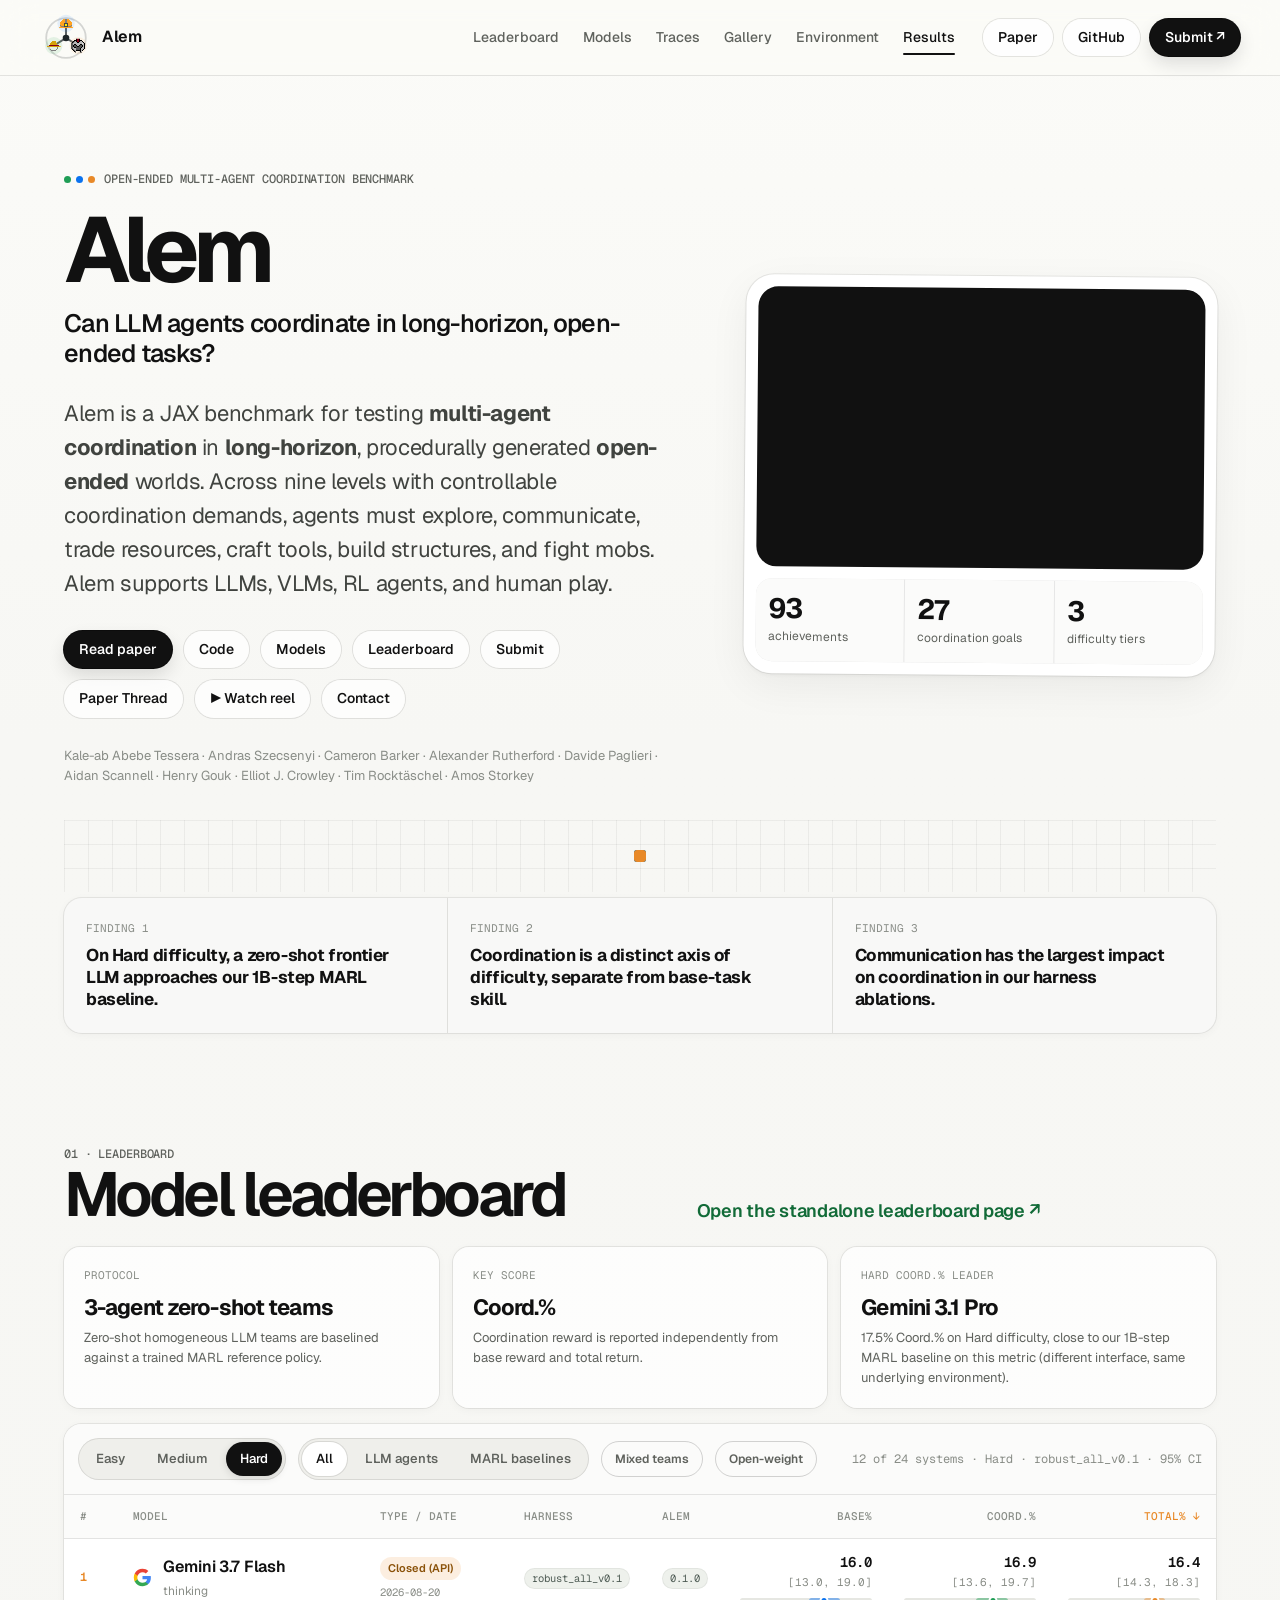
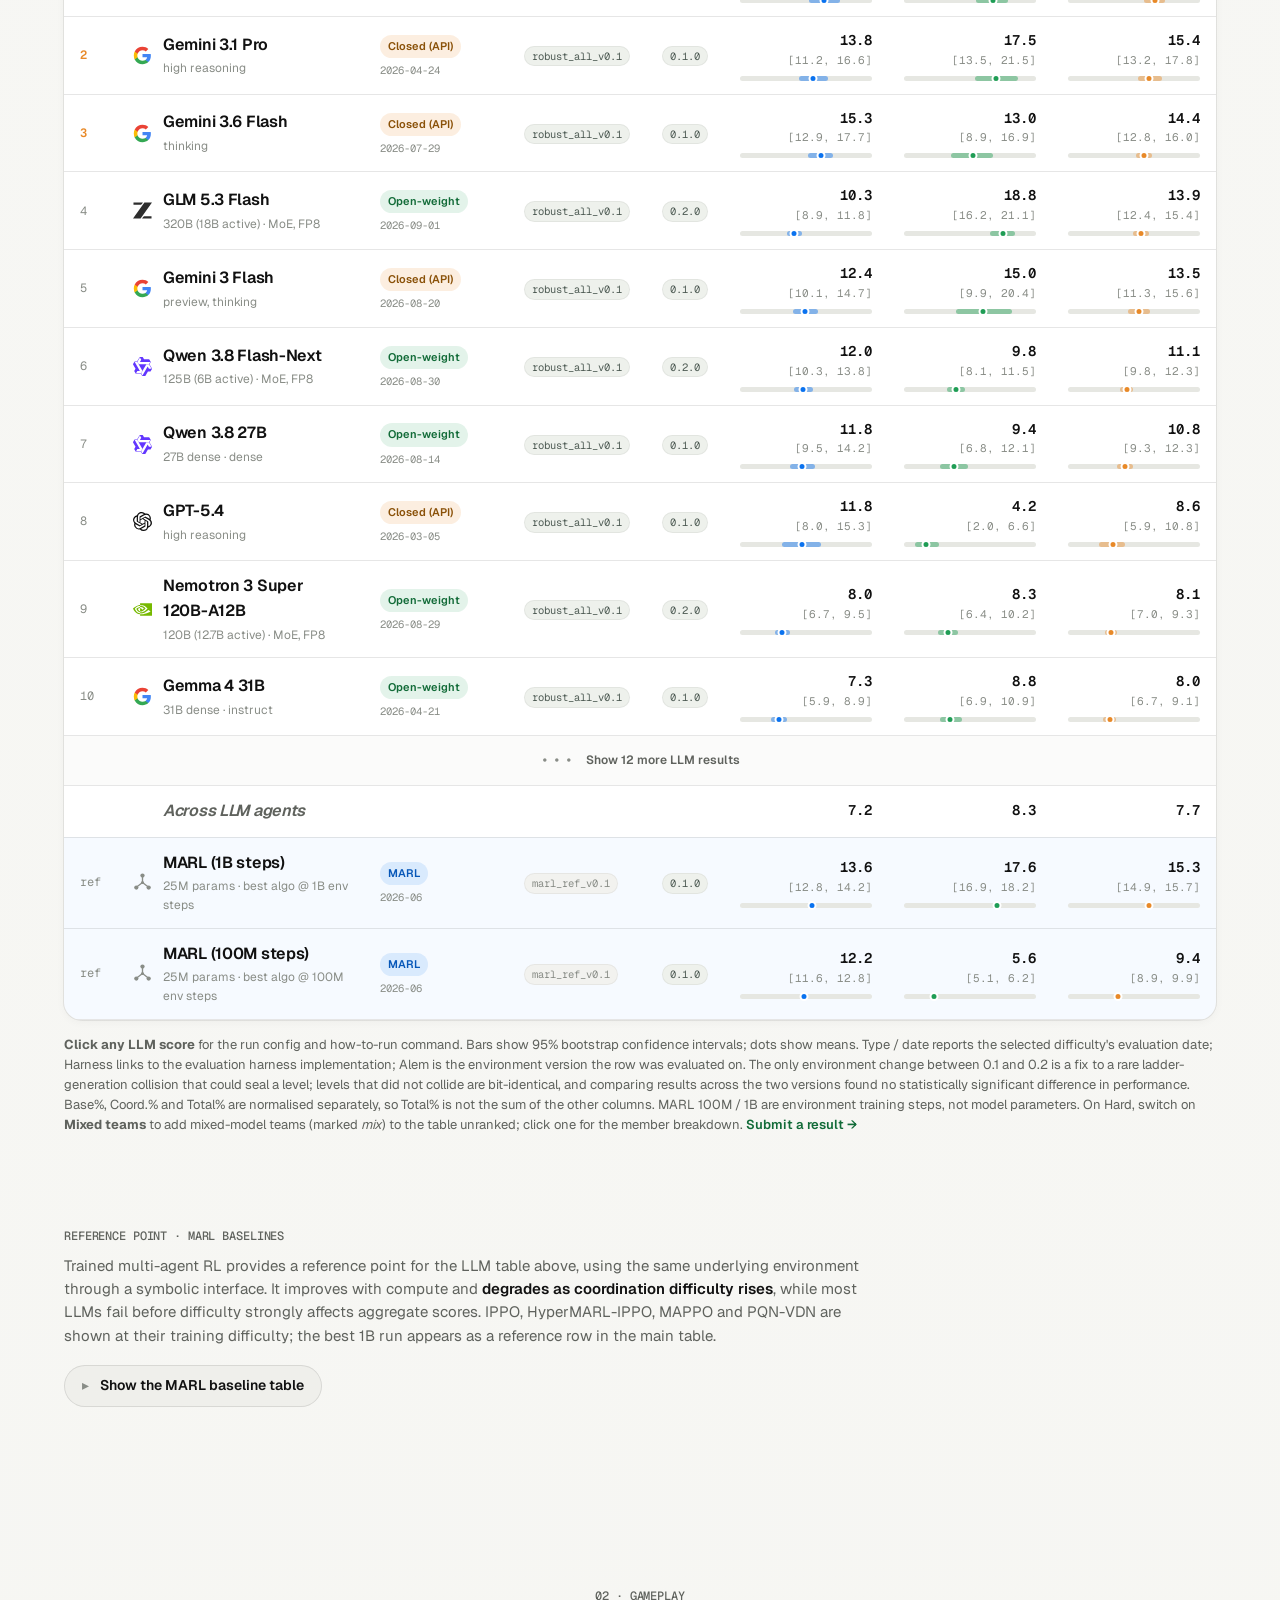
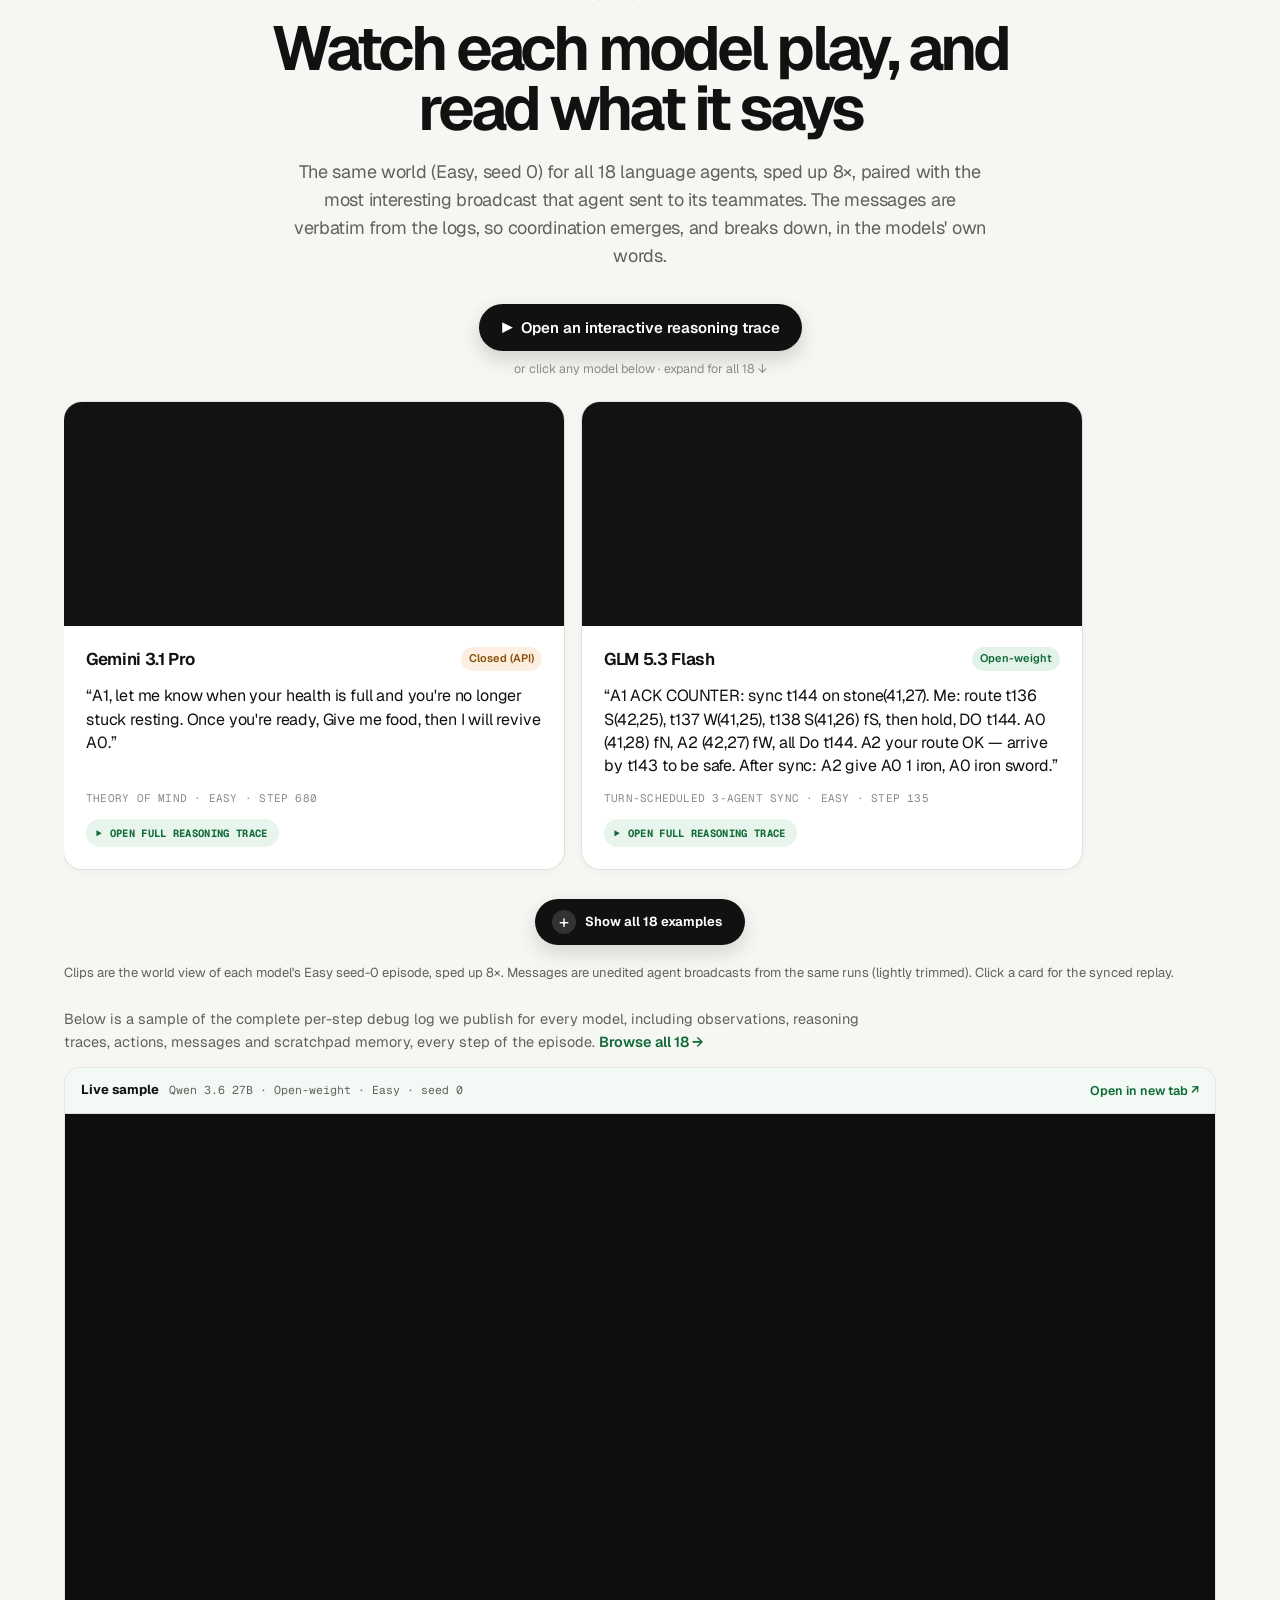
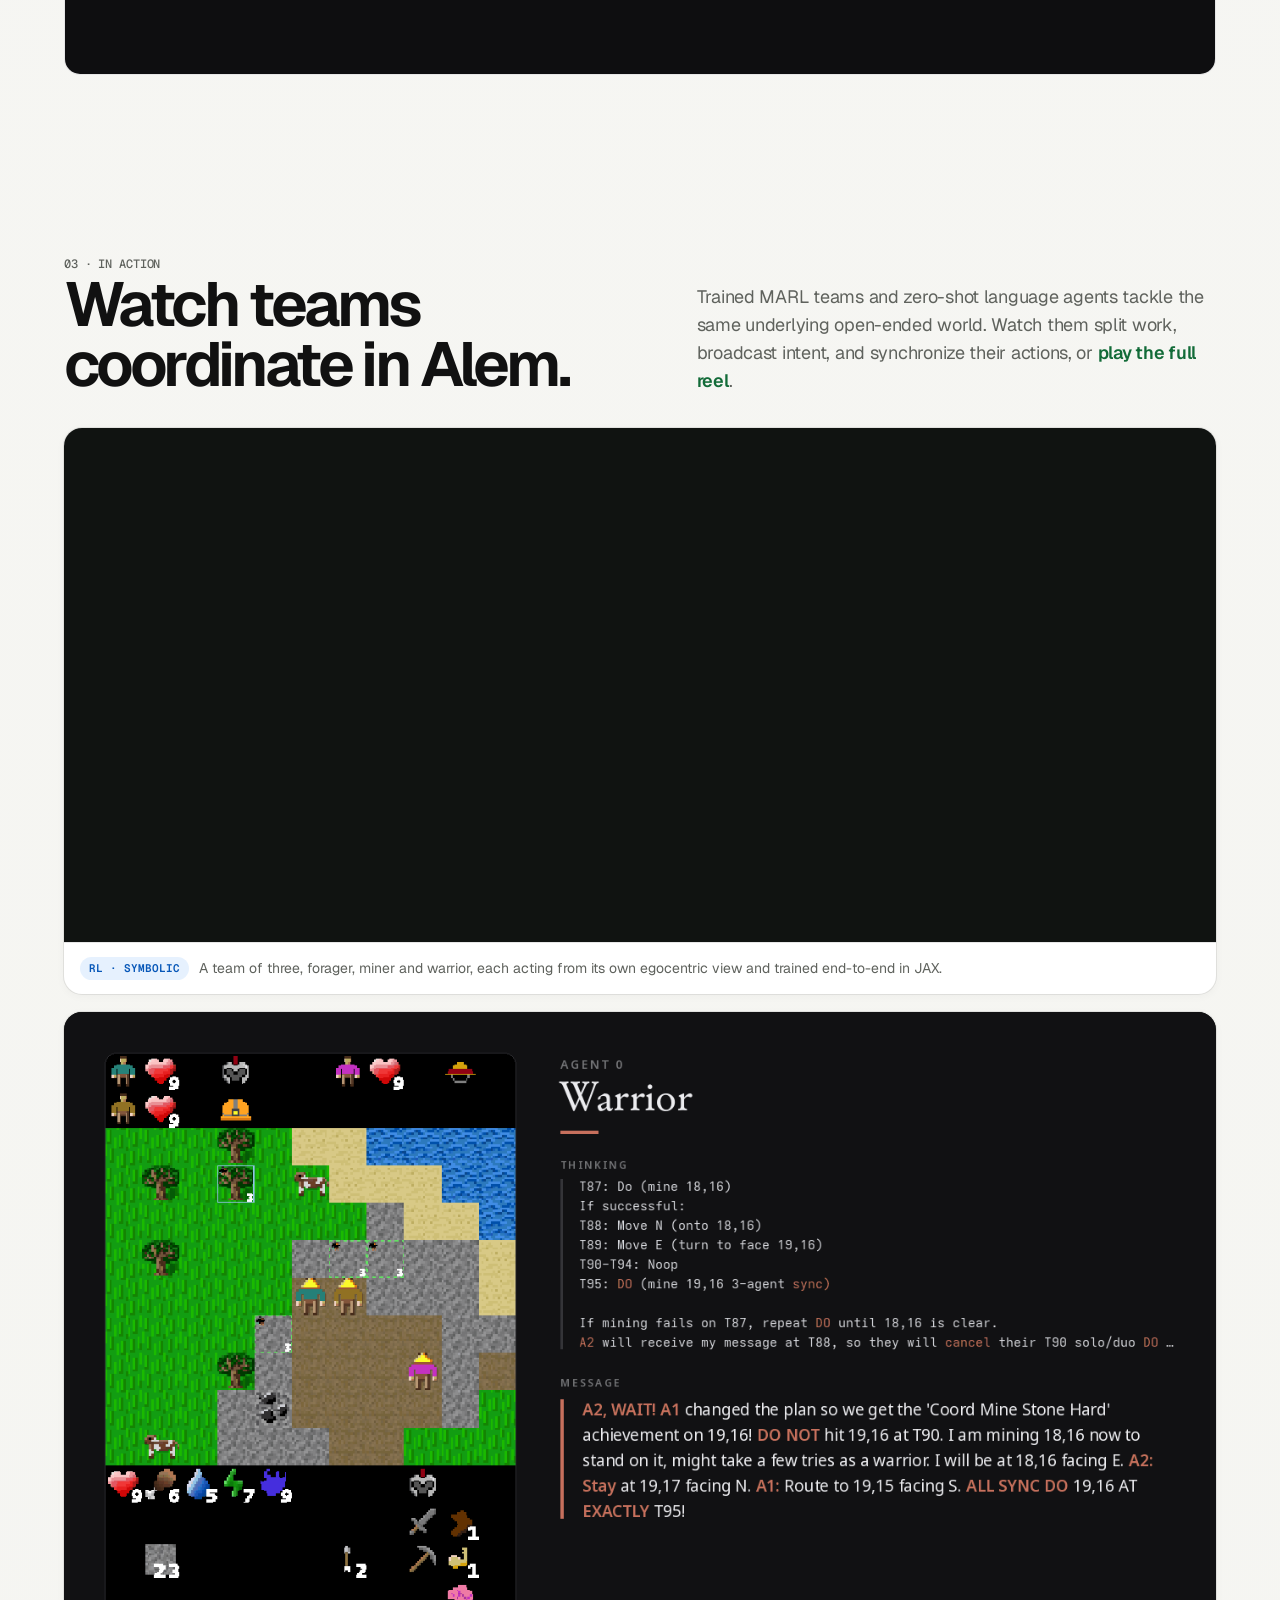
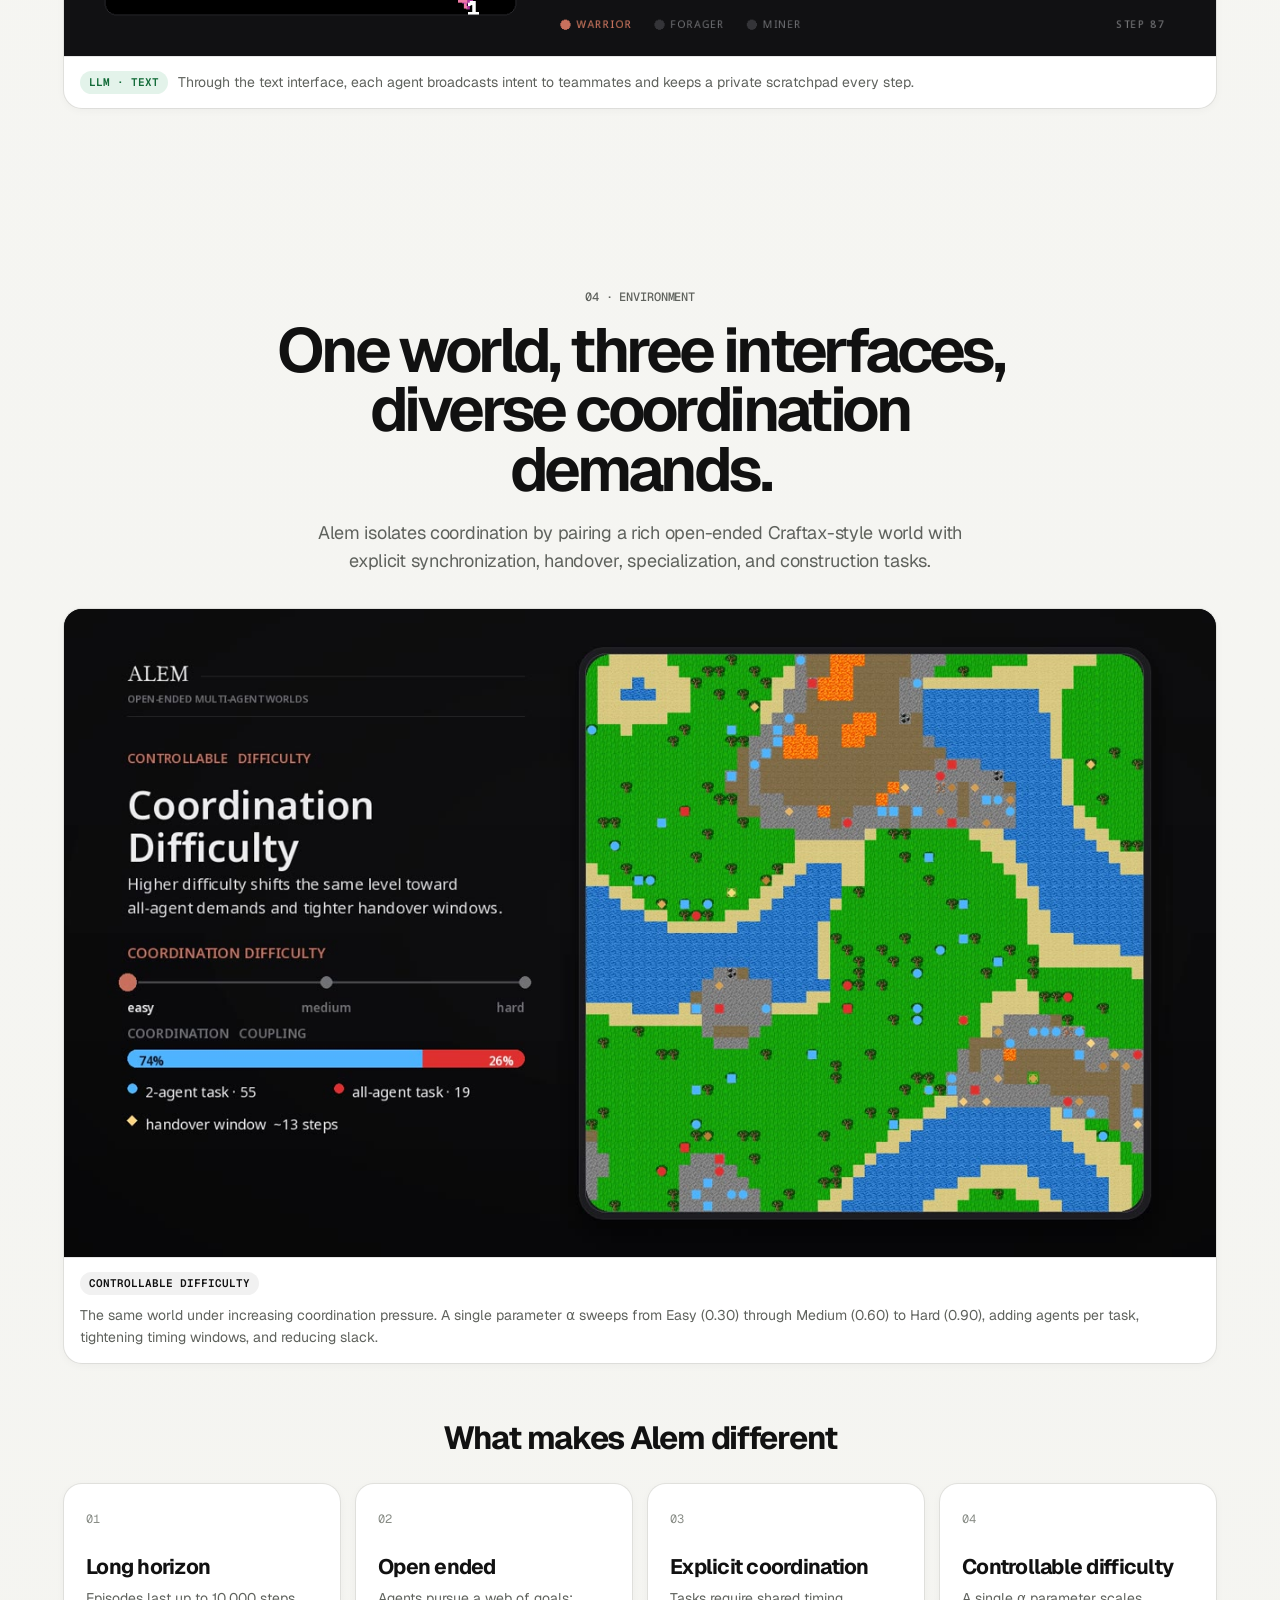
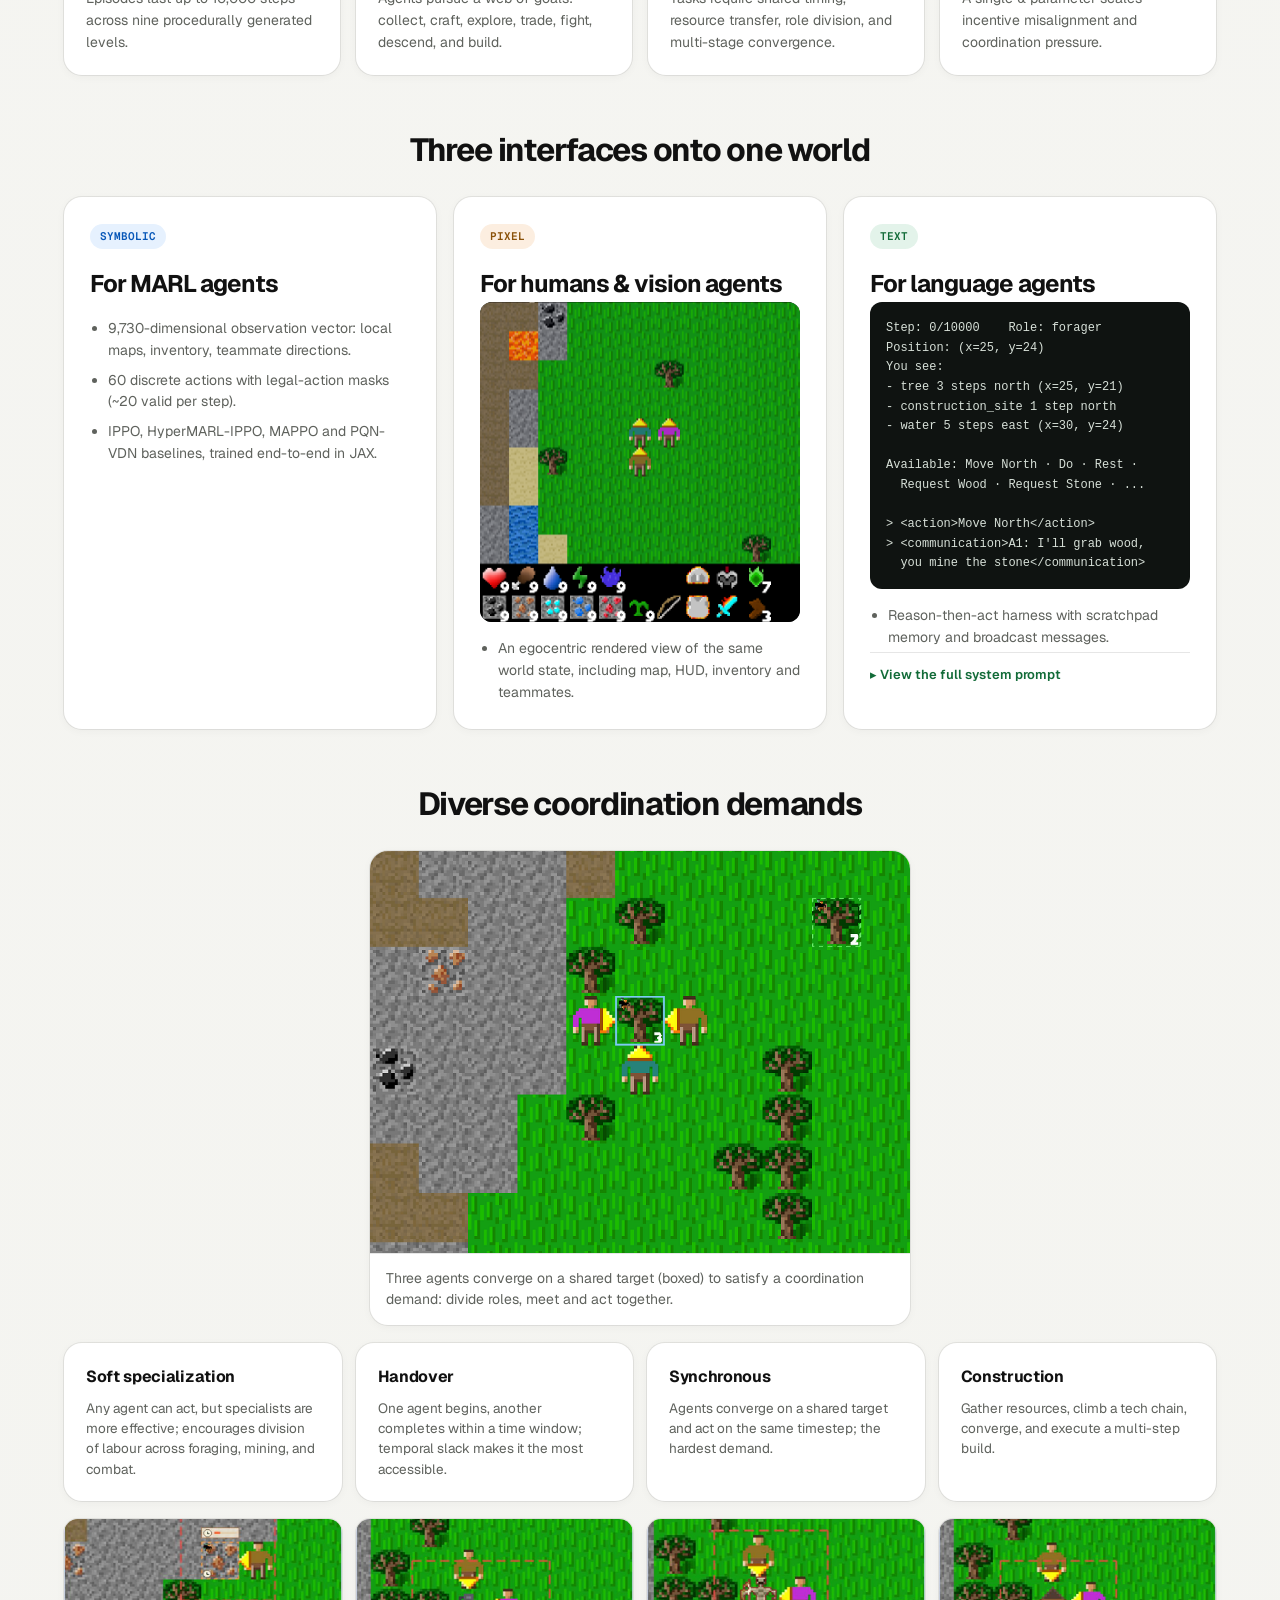
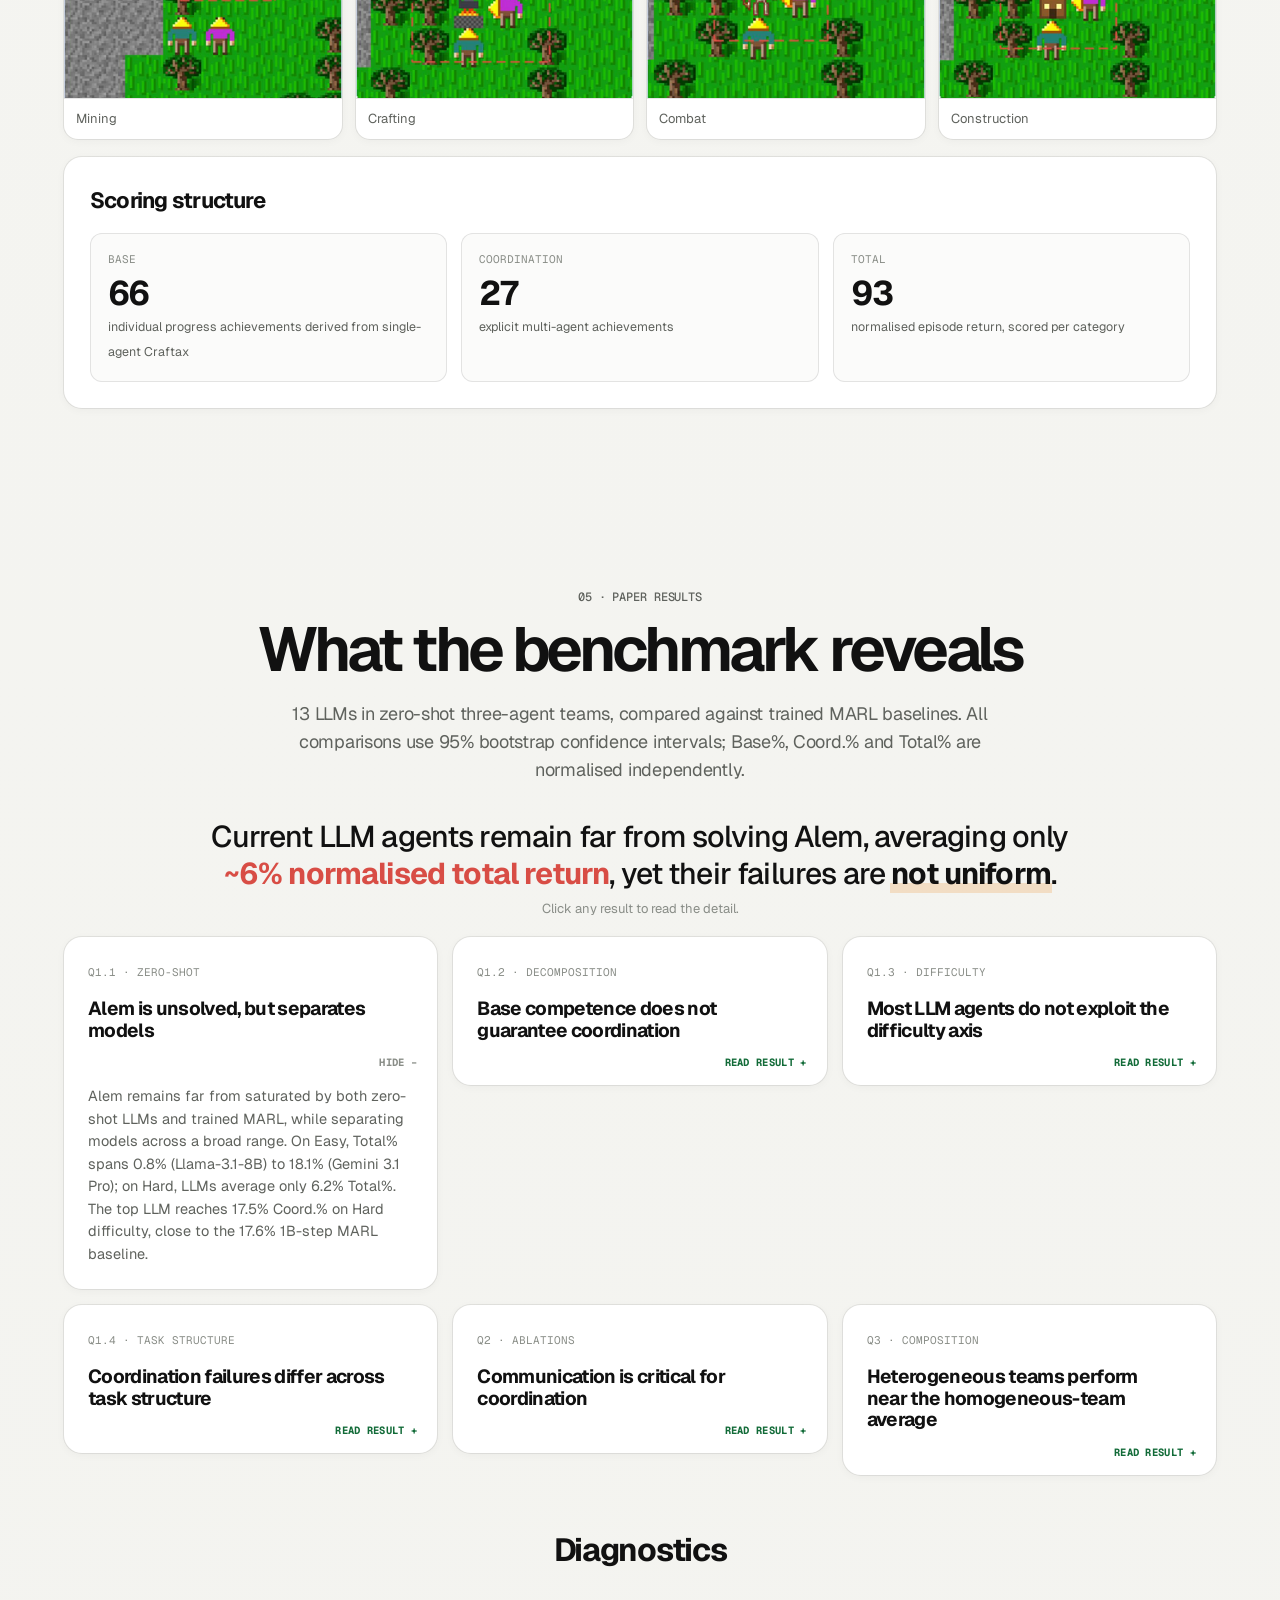
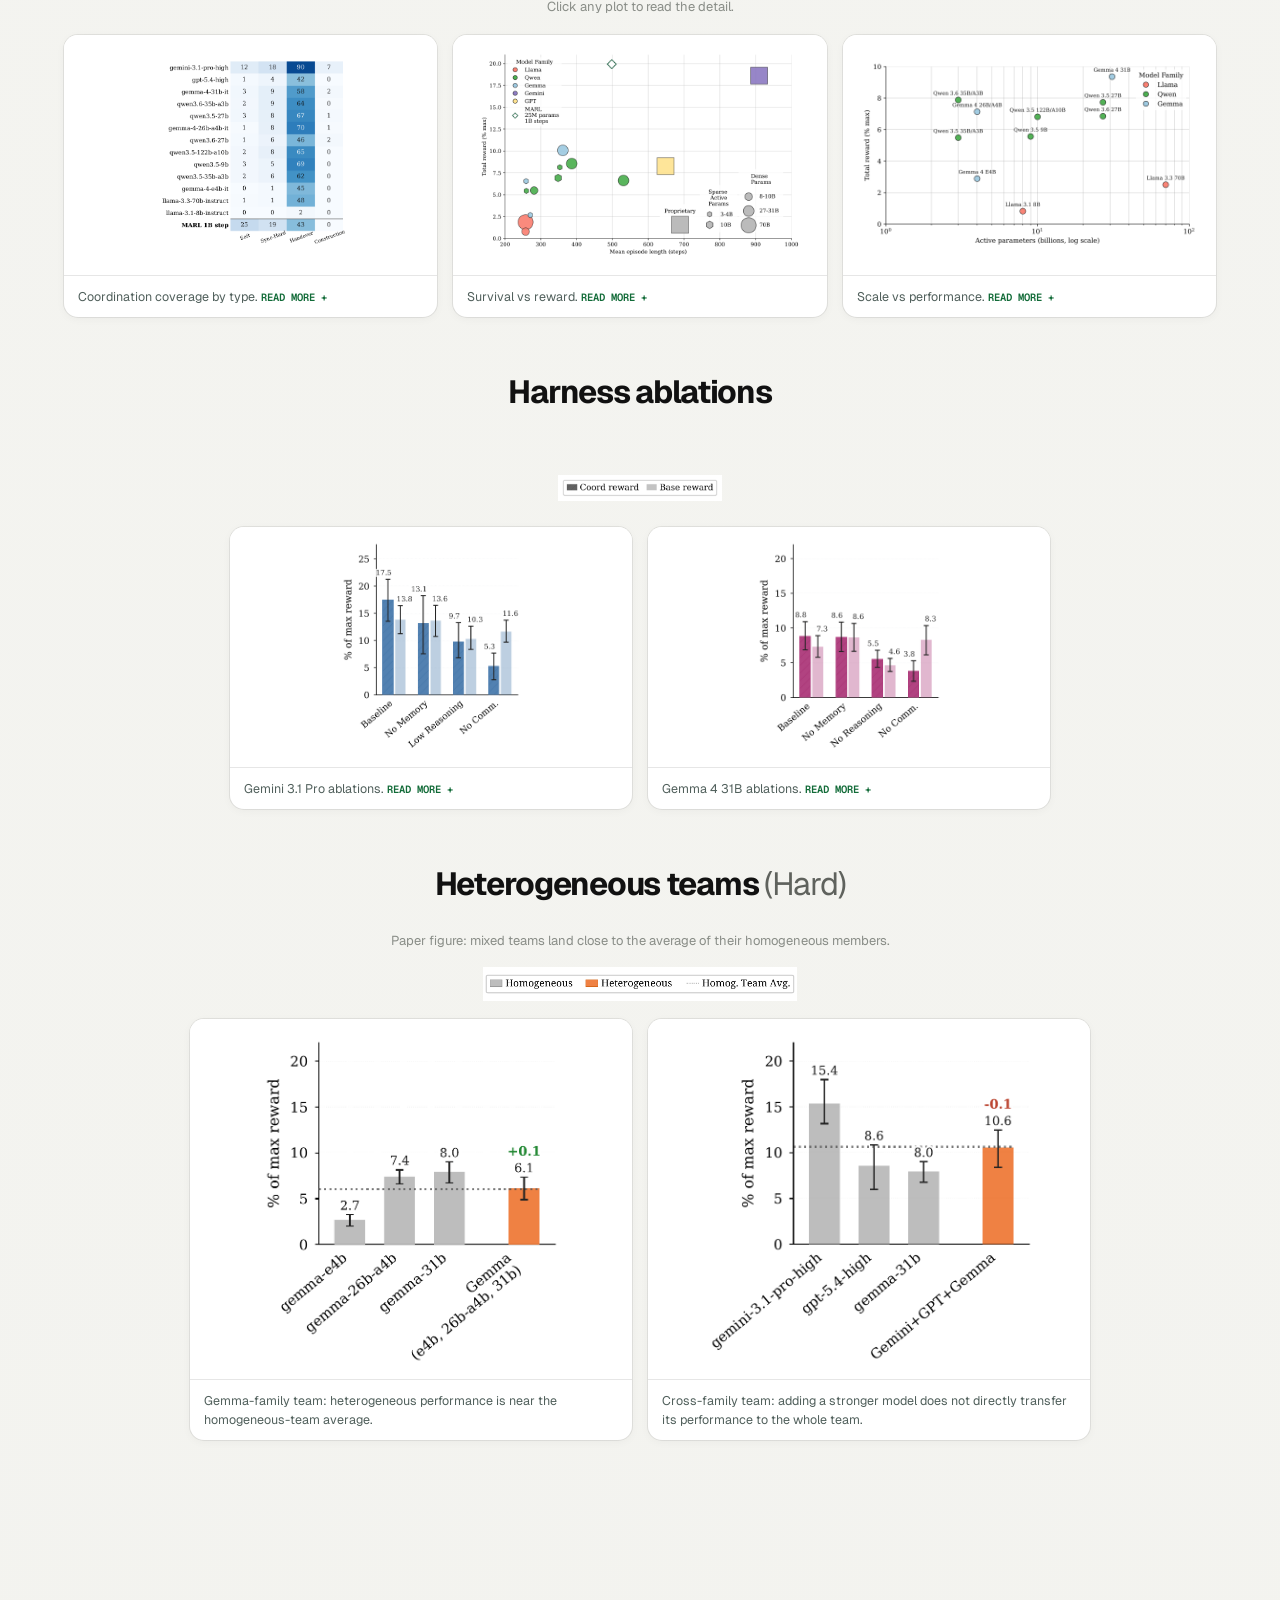
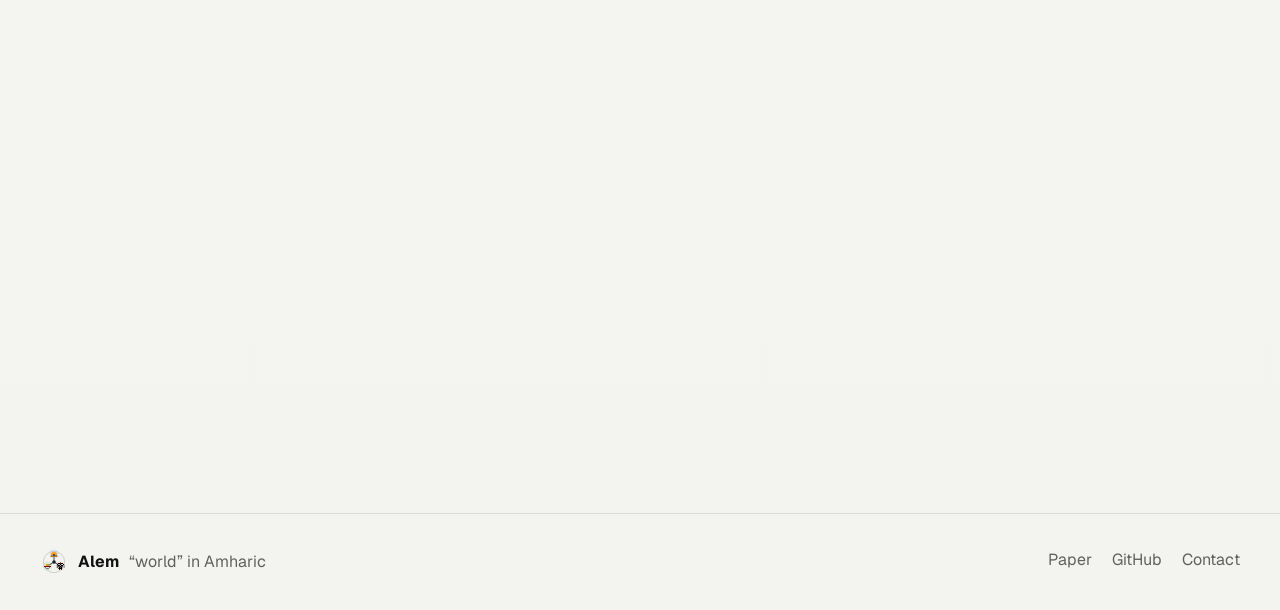
==== index.html @ 16d38512 "Open the board on the top 10 with mixed teams off, and drop the Top 3 toggle On Hard the table opene" ====
<!doctype html>
<html lang="en">
<head>
  <meta charset="utf-8" />
  <meta name="viewport" content="width=device-width, initial-scale=1" />
  <meta name="color-scheme" content="light" />
  <title>Alem: Benchmarking Open-Ended Multi-Agent Coordination in Language Agents</title>
  <meta name="description" content="Can LLM agents coordinate in long-horizon, open-ended tasks? Alem is a JAX benchmark for testing multi-agent coordination across procedurally generated worlds." />
  <link rel="canonical" href="https://alem-world.github.io/" />
  <meta property="og:type" content="website" />
  <meta property="og:site_name" content="Alem" />
  <meta property="og:url" content="https://alem-world.github.io/" />
  <meta property="og:title" content="Alem: Open-Ended Multi-Agent Coordination" />
  <meta property="og:description" content="Can LLM agents coordinate in long-horizon, open-ended tasks? Alem tests language-agent coordination across procedurally generated worlds." />
  <meta property="og:image" content="https://alem-world.github.io/assets/img/og-card.png" />
  <meta name="twitter:card" content="summary_large_image" />
  <meta name="twitter:title" content="Alem: Open-Ended Multi-Agent Coordination" />
  <meta name="twitter:description" content="Can LLM agents coordinate in long-horizon, open-ended tasks? A JAX benchmark for multi-agent coordination in language agents." />
  <meta name="twitter:image" content="https://alem-world.github.io/assets/img/og-card.png" />
  <link rel="icon" href="assets/img/alem-mark.svg" type="image/svg+xml" />
  <link rel="preconnect" href="https://fonts.googleapis.com" />
  <link rel="preconnect" href="https://fonts.gstatic.com" crossorigin />
  <link href="https://fonts.googleapis.com/css2?family=Geist:wght@300;400;500;600;700&family=Geist+Mono:wght@400;500;600&display=swap" rel="stylesheet" />
  <link rel="stylesheet" href="assets/css/style.css" />
</head>
<body>
  <header class="site-nav" id="top">
    <a class="brand" href="#top" aria-label="Alem home">
      <img src="assets/img/alem-mark.svg" alt="" />
      <span>Alem</span>
    </a>
    <nav aria-label="Primary navigation">
      <a href="#leaderboard">Leaderboard</a>
      <a href="#cognition">Models</a>
      <a href="traces.html">Traces</a>
      <a href="#showcase">Gallery</a>
      <a href="#environment">Environment</a>
      <a href="#findings">Results</a>
    </nav>
    <div class="nav-actions">
      <a class="button button-light" href="https://arxiv.org/abs/2606.08340" target="_blank" rel="noopener">Paper</a>
      <a class="button button-light" href="https://github.com/alem-world/alem-env" target="_blank" rel="noopener">GitHub</a>
      <a class="button button-dark" href="https://github.com/alem-world/alem-env/blob/main/SUBMISSION.md" target="_blank" rel="noopener">Submit ↗</a>
    </div>
  </header>

  <main>
    <section class="hero">
      <div class="hero-copy">
        <div class="eyebrow"><span class="dots" aria-hidden="true"><i></i><i></i><i></i></span> Open-ended multi-agent coordination benchmark</div>
        <h1>Alem</h1>
        <p class="hero-subtitle">Can LLM agents coordinate in long-horizon, open-ended tasks?</p>
        <p class="hero-lede">Alem is a JAX benchmark for testing <strong>multi-agent coordination</strong> in <strong>long-horizon</strong>, procedurally generated <strong>open-ended</strong> worlds. Across nine levels with controllable coordination demands, agents must explore, communicate, trade resources, craft tools, build structures, and fight mobs. Alem supports LLMs, VLMs, RL agents, and human play.</p>
        <div class="hero-actions">
          <a class="button button-dark" href="https://arxiv.org/abs/2606.08340" target="_blank" rel="noopener">Read paper</a>
          <a class="button button-light" href="https://github.com/alem-world/alem-env" target="_blank" rel="noopener">Code</a>
          <a class="button button-light" href="https://huggingface.co/alem-world/alem-rl-baselines" target="_blank" rel="noopener">Models</a>
          <a class="button button-light" href="#leaderboard">Leaderboard</a>
          <a class="button button-light" href="https://github.com/alem-world/alem-env/blob/main/SUBMISSION.md" target="_blank" rel="noopener">Submit</a>
          <a class="button button-light" href="https://x.com/KaliTessera/status/2077032177212997765" target="_blank" rel="noopener">Paper Thread</a>
          <a class="button button-light" href="assets/video/alem_hero.mp4" target="_blank" rel="noopener">▶ Watch reel</a>
          <a class="button button-light" href="mailto:kaleabtessera@gmail.com">Contact</a>
        </div>
        <p class="authors">Kale-ab Abebe Tessera · Andras Szecsenyi · Cameron Barker · Alexander Rutherford · Davide Paglieri · Aidan Scannell · Henry Gouk · Elliot J. Crowley · Tim Rocktäschel · Amos Storkey</p>
      </div>

      <aside class="hero-card" aria-label="Alem preview">
        <div class="hero-media">
          <video src="assets/video/worlds_expansive.mp4" autoplay muted loop playsinline preload="metadata" aria-label="Zooming out across many procedurally generated Alem worlds"></video>
        </div>
        <div class="hero-metrics">
          <div><span>93</span><small>achievements</small></div>
          <div><span>27</span><small>coordination goals</small></div>
          <div><span>3</span><small>difficulty tiers</small></div>
        </div>
      </aside>
    </section>

    <!-- Ambient coordination vignette: three agents converge on a shared
         target cell, act together, and disperse. Pure CSS, decorative only. -->
    <div class="worldline" aria-hidden="true">
      <div class="wl-stage">
        <i class="wl-target"></i>
        <i class="wl-agent wl-a"></i>
        <i class="wl-agent wl-b"></i>
        <i class="wl-agent wl-c"></i>
      </div>
    </div>

    <section class="strip" aria-label="Core result summary">
      <div class="strip-item"><span>Finding 1</span><strong>On Hard difficulty, a zero-shot frontier LLM approaches our 1B-step MARL baseline.</strong></div>
      <div class="strip-item"><span>Finding 2</span><strong>Coordination is a distinct axis of difficulty, separate from base-task skill.</strong></div>
      <div class="strip-item"><span>Finding 3</span><strong>Communication has the largest impact on coordination in our harness ablations.</strong></div>
    </section>

    <section class="section board" id="leaderboard">
      <div class="section-head split-head">
        <div>
          <div class="eyebrow">01 · Leaderboard</div>
          <h2>Model leaderboard</h2>
        </div>
        <p><a href="leaderboard.html">Open the standalone leaderboard page ↗</a></p>
      </div>

      <div class="leaderboard-summary">
        <article><span>Protocol</span><strong>3-agent zero-shot teams</strong><p>Zero-shot homogeneous LLM teams are baselined against a trained MARL reference policy.</p></article>
        <article><span>Key score</span><strong>Coord.%</strong><p>Coordination reward is reported independently from base reward and total return.</p></article>
        <article><span>Hard Coord.% leader</span><strong>Gemini 3.1 Pro</strong><p>17.5% Coord.% on Hard difficulty, close to our 1B-step MARL baseline on this metric (different interface, same underlying environment).</p></article>
      </div>

      <div class="board-shell">
        <div class="board-controls">
          <div class="seg" role="tablist" aria-label="Difficulty">
            <button class="seg-btn" data-diff="easy">Easy</button>
            <button class="seg-btn" data-diff="medium">Medium</button>
            <button class="seg-btn is-active" data-diff="hard">Hard</button>
          </div>
          <div class="seg seg-view" role="tablist" aria-label="Agent type">
            <button class="seg-btn is-active" data-view="all">All</button>
            <button class="seg-btn" data-view="llm">LLM agents</button>
            <button class="seg-btn" data-view="marl">MARL baselines</button>
          </div>
          <button class="board-limit-btn board-mixed-btn" type="button" data-mixed-teams aria-pressed="false"><span aria-hidden="true">✓</span> Mixed teams</button>
          <button class="board-limit-btn" type="button" data-open-weight aria-pressed="false"><span aria-hidden="true">✓</span> Open-weight</button>
          <div class="board-meta" id="board-meta"></div>
        </div>
        <div class="table-scroll">
          <table class="board-table" id="board-table">
            <thead>
              <tr>
                <th class="col-rank">#</th>
                <th class="col-model sortable" data-sort="name">Model</th>
                <th class="col-type sortable" data-sort="type">Type / date</th>
                <th class="col-harness sortable" data-sort="harness">Harness</th>
                <th class="col-alem sortable" data-sort="alem">Alem</th>
                <th class="col-num sortable" data-sort="base">Base%</th>
                <th class="col-num sortable" data-sort="coord">Coord.%</th>
                <th class="col-num sortable is-sorted" data-sort="total">Total%</th>
              </tr>
            </thead>
            <tbody></tbody>
          </table>
        </div>
      </div>
      <p class="note"><strong>Click any LLM score</strong> for the run config and how-to-run command. Bars show 95% bootstrap confidence intervals; dots show means. Type / date reports the selected difficulty's evaluation date; Harness links to the evaluation harness implementation; Alem is the environment version the row was evaluated on. The only environment change between 0.1 and 0.2 is a fix to a rare ladder-generation collision that could seal a level; levels that did not collide are bit-identical, and comparing results across the two versions found no statistically significant difference in performance. Base%, Coord.% and Total% are normalised separately, so Total% is not the sum of the other columns. MARL 100M / 1B are environment training steps, not model parameters. On Hard, switch on <strong>Mixed teams</strong> to add mixed-model teams (marked <em>mix</em>) to the table unranked; click one for the member breakdown. <a href="https://github.com/alem-world/alem-env/blob/main/SUBMISSION.md" target="_blank" rel="noopener">Submit a result →</a></p>
    </section>

    <section class="section board secondary-board" id="rl-leaderboard">
      <div class="marl-head">
        <div class="eyebrow">Reference point · MARL baselines</div>
        <p>Trained multi-agent RL provides a reference point for the LLM table above, using the same underlying environment through a symbolic interface. It improves with compute and <strong>degrades as coordination difficulty rises</strong>, while most LLMs fail before difficulty strongly affects aggregate scores. IPPO, HyperMARL-IPPO, MAPPO and PQN-VDN are shown at their training difficulty; the best 1B run appears as a reference row in the main table.</p>
      </div>
      <details class="rl-toggle">
        <summary>Show the MARL baseline table</summary>
        <div class="board-shell">
          <div class="board-controls">
            <div class="seg" role="tablist" aria-label="Difficulty">
              <button class="seg-btn" data-rl-diff="easy">Easy</button>
              <button class="seg-btn" data-rl-diff="medium">Medium</button>
              <button class="seg-btn is-active" data-rl-diff="hard">Hard</button>
            </div>
            <div class="seg seg-view" role="tablist" aria-label="Training budget">
              <button class="seg-btn" data-rl-budget="100M">100M steps</button>
              <button class="seg-btn is-active" data-rl-budget="1B">1B steps</button>
            </div>
            <div class="board-meta" id="rl-board-meta"></div>
          </div>
          <div class="table-scroll">
            <table class="board-table" id="rl-table">
              <thead>
                <tr>
                  <th class="col-rank">#</th>
                  <th class="col-model">Algorithm</th>
                  <th class="col-num">Base%</th>
                  <th class="col-num">Coord.%</th>
                  <th class="col-num">Total%</th>
                </tr>
              </thead>
              <tbody></tbody>
            </table>
          </div>
        </div>
        <p class="note">Environment training steps, not model parameters (~25M-parameter recurrent policies). Means with 95% bootstrap CIs across 5 seeds. The primary leaderboard above includes the best MARL budget as a reference row.</p>
      </details>
    </section>

    <section class="section cognition" id="cognition">
      <div class="section-head centered">
        <div class="eyebrow">02 · Gameplay</div>
        <h2>Watch each model play, and read what it says</h2>
        <p>The same world (Easy, seed 0) for all 18 language agents, sped up 8×, paired with the most interesting broadcast that agent sent to its teammates. The messages are verbatim from the logs, so coordination emerges, and breaks down, in the models' own words.</p>
      </div>
      <div class="trace-cta-wrap">
        <button class="trace-cta" data-trace-open="gemini" data-trace-name="Gemini 3.1 Pro">▶&nbsp; Open an interactive reasoning trace</button>
        <span class="trace-cta-hint">or click any model below · expand for all 18 ↓</span>
      </div>
      <div class="model-gallery is-collapsed" id="model-gallery">

        <article class="model-card">
          <video class="lazy-video" data-src="assets/video/play/gemini.mp4" muted loop playsinline preload="none"></video>
          <div class="model-card-body">
            <div class="model-card-head"><span class="model-card-name">Gemini 3.1 Pro</span><span class="type-pill type-proprietary">Closed (API)</span></div>
            <p class="model-quote">“A1, let me know when your health is full and you're no longer stuck resting. Once you're ready, Give me food, then I will revive A0.”</p>
            <div class="model-quote-meta">Theory of mind · Easy · step 680</div>
          </div>
        </article>

        <article class="model-card">
          <video class="lazy-video" data-src="assets/video/play/glm-53-flash.mp4" muted loop playsinline preload="none"></video>
          <div class="model-card-body">
            <div class="model-card-head"><span class="model-card-name">GLM 5.3 Flash</span><span class="type-pill type-open-weight">Open-weight</span></div>
            <p class="model-quote">“A1 ACK COUNTER: sync t144 on stone(41,27). Me: route t136 S(42,25), t137 W(41,25), t138 S(41,26) fS, then hold, DO t144. A0 (41,28) fN, A2 (42,27) fW, all Do t144. A2 your route OK — arrive by t143 to be safe. After sync: A2 give A0 1 iron, A0 iron sword.”</p>
            <div class="model-quote-meta">Turn-scheduled 3-agent sync · Easy · step 135</div>
          </div>
        </article>

        <article class="model-card">
          <video class="lazy-video" data-src="assets/video/play/qwen38-flash-next.mp4" muted loop playsinline preload="none"></video>
          <div class="model-card-body">
            <div class="model-card-head"><span class="model-card-name">Qwen 3.8 Flash-Next</span><span class="type-pill type-open-weight">Open-weight</span></div>
            <p class="model-quote">“A0/A2 plan confirmed. A2: when actions return, only step to (35,23) if clear, face W, Do to revive A1. Then wait—do not approach A0 at (32,23). A0: stay down until A1 reaches (33,23), faces W, and revives you. A1: after being revived, I will send a comms signal and immediately move W to (33,23) to revive A0.”</p>
            <div class="model-quote-meta">Chained revive plan · Easy · step 268</div>
          </div>
        </article>

        <article class="model-card">
          <video class="lazy-video" data-src="assets/video/play/gpt.mp4" muted loop playsinline preload="none"></video>
          <div class="model-card-body">
            <div class="model-card-head"><span class="model-card-name">GPT-5.4</span><span class="type-pill type-proprietary">Closed (API)</span></div>
            <p class="model-quote">“I'm moving east of the 3-agent tree at (27,23). A2 move N to (27,24); A0 if you stay at (27,22) and face south, we can sync Do after setup.”</p>
            <div class="model-quote-meta">Shared intent · Easy · step 5</div>
          </div>
        </article>

        <article class="model-card">
          <video class="lazy-video" data-src="assets/video/play/nemotron-super.mp4" muted loop playsinline preload="none"></video>
          <div class="model-card-body">
            <div class="model-card-head"><span class="model-card-name">Nemotron 3 Super 120B-A12B</span><span class="type-pill type-open-weight">Open-weight</span></div>
            <p class="model-quote">“Moving north to face tree. Next turn I'll Do for tree. Agent0, stay at (26,23) facing east and ready to Do next turn. Agent2, move east each turn to reach east of tree (28,23) facing west, then wait for my signal to Do together.”</p>
            <div class="model-quote-meta">Three-agent sync plan · Easy · step 4</div>
          </div>
        </article>

        <article class="model-card">
          <video class="lazy-video" data-src="assets/video/play/gemma-31b.mp4" muted loop playsinline preload="none"></video>
          <div class="model-card-body">
            <div class="model-card-head"><span class="model-card-name">Gemma 4 31B</span><span class="type-pill type-open-weight">Open-weight</span></div>
            <p class="model-quote">“A2, I'm dead at (24,24). BE CAREFUL: the Orc Soldier was at (24,25). If you come North from (24,29) you'll run straight into it - clear it or find a safe path first.”</p>
            <div class="model-quote-meta">Warning from the dead · Easy · step 148</div>
          </div>
        </article>

        <article class="model-card">
          <video class="lazy-video" data-src="assets/video/play/gemma-26b.mp4" muted loop playsinline preload="none"></video>
          <div class="model-card-body">
            <div class="model-card-head"><span class="model-card-name">Gemma 4 26B-A4B</span><span class="type-pill type-open-weight">Open-weight</span></div>
            <p class="model-quote">“Sync tree at 27,23. I am at 27,24 facing North. Agent 0: go to 26,23 and face East. Agent 2: go to 27,22 and face South. Let's Do together when everyone is ready!”</p>
            <div class="model-quote-meta">Sync setup · Easy · step 5</div>
          </div>
        </article>

        <article class="model-card">
          <video class="lazy-video" data-src="assets/video/play/qwen36-27b.mp4" muted loop playsinline preload="none"></video>
          <div class="model-card-body">
            <div class="model-card-head"><span class="model-card-name">Qwen 3.6 27B</span><span class="type-pill type-open-weight">Open-weight</span></div>
            <p class="model-quote">“Thanks A2! After clearing the snail, please come revive me at (21,32). Agent 1 is also dead - revive me first so I can help revive them after.”</p>
            <div class="model-quote-meta">Prioritising revives · Easy · step 115</div>
          </div>
        </article>

        <article class="model-card">
          <video class="lazy-video" data-src="assets/video/play/qwen36-35b.mp4" muted loop playsinline preload="none"></video>
          <div class="model-card-body">
            <div class="model-card-head"><span class="model-card-name">Qwen 3.6 35B-A3B</span><span class="type-pill type-open-weight">Open-weight</span></div>
            <p class="model-quote">“A1: move East to (28,21), then North to (28,20), face East. I'm at (29,21) facing North. We sync-mine the stone at (29,20) next turn, and I'll give you the stone after.”</p>
            <div class="model-quote-meta">Sync + handover · Easy · step 31</div>
          </div>
        </article>

        <article class="model-card">
          <video class="lazy-video" data-src="assets/video/play/minimax-m2.7.mp4" muted loop playsinline preload="none"></video>
          <div class="model-card-body">
            <div class="model-card-head"><span class="model-card-name">MiniMax M2.7</span><span class="type-pill type-open-weight">Open-weight</span></div>
            <p class="model-quote">“@Agent1 @Agent2 — I see conflicting sync timing. Agent1 says turn 89, Agent2 says turn 91. I'll stay put this turn (facing remains W). On next turn I'll face N from (26,27) and await your confirmation — please coordinate and tell me the exact sync turn. I'll Build with whoever is ready.”</p>
            <div class="model-quote-meta">Resolving a sync conflict · Easy · step 89</div>
          </div>
        </article>

        <article class="model-card">
          <video class="lazy-video" data-src="assets/video/play/qwen35-27b.mp4" muted loop playsinline preload="none"></video>
          <div class="model-card-body">
            <div class="model-card-head"><span class="model-card-name">Qwen 3.5 27B</span><span class="type-pill type-open-weight">Open-weight</span></div>
            <p class="model-quote">“Heading to the tree at (27,23) - we need 3 agents to Do simultaneously. I'll take the west side. Agent 1 (forager), you're closest, take north or east; Agent 2 (miner), take south.”</p>
            <div class="model-quote-meta">Role-aware allocation · Easy · step 1</div>
          </div>
        </article>

        <article class="model-card">
          <video class="lazy-video" data-src="assets/video/play/qwen35-122b.mp4" muted loop playsinline preload="none"></video>
          <div class="model-card-body">
            <div class="model-card-head"><span class="model-card-name">Qwen 3.5 122B-A10B</span><span class="type-pill type-open-weight">Open-weight</span></div>
            <p class="model-quote">“A1 URGENT: you're blocking my path to the sync position! Move East to (25,32) to clear (24,32). I'm at (23,32) and can't pass through you - we need all 3 in position.”</p>
            <div class="model-quote-meta">Spatial theory of mind · Easy · step 124</div>
          </div>
        </article>

        <article class="model-card">
          <video class="lazy-video" data-src="assets/video/play/qwen35-35b.mp4" muted loop playsinline preload="none"></video>
          <div class="model-card-body">
            <div class="model-card-head"><span class="model-card-name">Qwen 3.5 35B-A3B</span><span class="type-pill type-open-weight">Open-weight</span></div>
            <p class="model-quote">“A1: handover at (33,28) - complete it now! A0: move E to (32,29) (blocked, turns you East), then E to (32,28), then E to (33,28) facing South.”</p>
            <div class="model-quote-meta">Handover + blocked-move trick · Easy · step 116</div>
          </div>
        </article>

        <article class="model-card">
          <video class="lazy-video" data-src="assets/video/play/qwen35-9b.mp4" muted loop playsinline preload="none"></video>
          <div class="model-card-body">
            <div class="model-card-head"><span class="model-card-name">Qwen 3.5 9B</span><span class="type-pill type-open-weight">Open-weight</span></div>
            <p class="model-quote">“Agent 0, move to (30,26) exactly - one step east, then one south. I need you adjacent to the furnace site from the east. Once there, we sync Do.”</p>
            <div class="model-quote-meta">Precise positioning · Easy · step 37</div>
          </div>
        </article>

        <article class="model-card">
          <video class="lazy-video" data-src="assets/video/play/laguna-s-2-1.mp4" muted loop playsinline preload="none"></video>
          <div class="model-card-body">
            <div class="model-card-head"><span class="model-card-name">Laguna S 2.1</span><span class="type-pill type-open-weight">Open-weight</span></div>
            <p class="model-quote">“Agent 1: Your drink is at 1 - critical! Stone at (29,26) needs 2-agent sync Do - I'm northwest side ready. Can you move to the south side? We both need water - check around crafting_table at (30,23). I'll stay here and wait for you.”</p>
            <div class="model-quote-meta">Triage + sync request · Easy · step 161</div>
          </div>
        </article>

        <article class="model-card">
          <video class="lazy-video" data-src="assets/video/play/gemma-e4b.mp4" muted loop playsinline preload="none"></video>
          <div class="model-card-body">
            <div class="model-card-head"><span class="model-card-name">Gemma 4 E4B</span><span class="type-pill type-open-weight">Open-weight</span></div>
            <p class="model-quote">“Agent 0, I confirm I'll sync with you on the cow at (28,22) as soon as I'm revived. Securing that cow and drink is critical for our survival.”</p>
            <div class="model-quote-meta">Commitment while downed · Easy · step 268</div>
          </div>
        </article>

        <article class="model-card">
          <video class="lazy-video" data-src="assets/video/play/llama-70b.mp4" muted loop playsinline preload="none"></video>
          <div class="model-card-body">
            <div class="model-card-head"><span class="model-card-name">Llama 3.3 70B</span><span class="type-pill type-open-weight">Open-weight</span></div>
            <p class="model-quote">“Agent 2, be careful and try to find a way to revive us - we need to work together to survive. Prioritize your health and safety above all else.”</p>
            <div class="model-quote-meta">Cooperative, but vague · Easy · step 237</div>
          </div>
        </article>

        <article class="model-card">
          <video class="lazy-video" data-src="assets/video/play/llama-8b.mp4" muted loop playsinline preload="none"></video>
          <div class="model-card-body">
            <div class="model-card-head"><span class="model-card-name">Llama 3.1 8B</span><span class="type-pill type-open-weight">Open-weight</span></div>
            <p class="model-quote">“Agent 2, I'll meet you at the construction site and we can Do wood together. Let's make sure we have enough wood for the stone and iron tools.”</p>
            <div class="model-quote-meta">Cooperative, but vague · Easy · step 81</div>
          </div>
        </article>

      </div>
      <button class="gallery-expand" type="button" data-gallery-expand aria-controls="model-gallery" aria-expanded="false"><span aria-hidden="true">+</span> Show all 18 examples</button>
      <p class="note">Clips are the world view of each model's Easy seed-0 episode, sped up 8×. Messages are unedited agent broadcasts from the same runs (lightly trimmed). Click a card for the synced replay.</p>

      <p class="trace-lead">Below is a sample of the complete per-step debug log we publish for every model, including observations, reasoning traces, actions, messages and scratchpad memory, every step of the episode. <a href="traces.html">Browse all 18 →</a></p>

      <div class="trace-sample" id="trace-sample" data-sample-src="https://pub-74f4d738bad14571bd2d3355cb14acb7.r2.dev/traces_gz/qwen36-27b.html">
        <div class="trace-sample-head">
          <div class="trace-sample-label"><span class="trace-sample-title">Live sample</span><span class="trace-sample-meta">Qwen 3.6 27B · Open-weight · Easy · seed 0</span></div>
          <a class="trace-sample-open" href="https://pub-74f4d738bad14571bd2d3355cb14acb7.r2.dev/traces_gz/qwen36-27b.html" target="_blank" rel="noopener">Open in new tab ↗</a>
        </div>
        <div class="trace-sample-frame">
          <div class="trace-sample-loading">Loading a live debug page…</div>
        </div>
      </div>
    </section>

    <section class="section showcase" id="showcase">
      <div class="section-head split-head">
        <div>
          <div class="eyebrow">03 · In action</div>
          <h2>Watch teams coordinate in Alem.</h2>
        </div>
        <p>Trained MARL teams and zero-shot language agents tackle the same underlying open-ended world. Watch them split work, broadcast intent, and synchronize their actions, or <a href="assets/video/alem_hero.mp4" target="_blank" rel="noopener">play the full reel</a>.</p>
      </div>
      <div class="showcase-stack">
        <figure class="showcase-figure">
          <video class="lazy-video" data-src="assets/video/agents_playing.mp4" muted loop playsinline preload="none" aria-label="Three Alem agents coordinating in a survival world"></video>
          <figcaption><span class="show-tag tag-rl">RL · symbolic</span> A team of three, forager, miner and warrior, each acting from its own egocentric view and trained end-to-end in JAX.</figcaption>
        </figure>
        <figure class="showcase-figure">
          <img src="assets/img/llm_communication.gif" alt="LLM agents coordinating via broadcast messages in Alem" loading="lazy" />
          <figcaption><span class="show-tag tag-llm">LLM · text</span> Through the text interface, each agent broadcasts intent to teammates and keeps a private scratchpad every step.</figcaption>
        </figure>
      </div>
    </section>

    <section class="section environment" id="environment">
      <div class="section-head centered">
        <div class="eyebrow">04 · Environment</div>
        <h2>One world, three interfaces, diverse coordination demands.</h2>
        <p>Alem isolates coordination by pairing a rich open-ended Craftax-style world with explicit synchronization, handover, specialization, and construction tasks.</p>
      </div>

      <figure class="diff-figure">
        <video class="lazy-video" data-src="assets/video/alem_difficulty.mp4" poster="assets/video/alem_difficulty_poster.jpg" muted loop playsinline preload="none"></video>
        <figcaption><span class="show-tag tag-world">Controllable difficulty</span> The same world under increasing coordination pressure. A single parameter α sweeps from Easy (0.30) through Medium (0.60) to Hard (0.90), adding agents per task, tightening timing windows, and reducing slack.</figcaption>
      </figure>

      <h3 class="block-title center-title">What makes Alem different</h3>
      <div class="feature-grid four">
        <article class="feature-card"><span>01</span><h3>Long horizon</h3><p>Episodes last up to 10,000 steps across nine procedurally generated levels.</p></article>
        <article class="feature-card"><span>02</span><h3>Open ended</h3><p>Agents pursue a web of goals: collect, craft, explore, trade, fight, descend, and build.</p></article>
        <article class="feature-card"><span>03</span><h3>Explicit coordination</h3><p>Tasks require shared timing, resource transfer, role division, and multi-stage convergence.</p></article>
        <article class="feature-card"><span>04</span><h3>Controllable difficulty</h3><p>A single α parameter scales incentive misalignment and coordination pressure.</p></article>
      </div>

      <h3 class="block-title center-title">Three interfaces onto one world</h3>
      <div class="interface-grid three">
        <article class="interface-card">
          <div class="pill pill-blue">Symbolic</div>
          <h3>For MARL agents</h3>
          <ul>
            <li>9,730-dimensional observation vector: local maps, inventory, teammate directions.</li>
            <li>60 discrete actions with legal-action masks (~20 valid per step).</li>
            <li>IPPO, HyperMARL-IPPO, MAPPO and PQN-VDN baselines, trained end-to-end in JAX.</li>
          </ul>
        </article>
        <article class="interface-card">
          <div class="pill pill-amber">Pixel</div>
          <h3>For humans &amp; vision agents</h3>
          <figure class="iface-shot"><img src="assets/img/paper/agent_view.png" alt="Pixel render of an agent's egocentric view" loading="lazy" /></figure>
          <ul>
            <li>An egocentric rendered view of the same world state, including map, HUD, inventory and teammates.</li>
          </ul>
        </article>
        <article class="interface-card">
          <div class="pill pill-green">Text</div>
          <h3>For language agents</h3>
          <pre class="iface-text"><code>Step: 0/10000    Role: forager
Position: (x=25, y=24)
You see:
- tree 3 steps north (x=25, y=21)
- construction_site 1 step north
- water 5 steps east (x=30, y=24)

Available: Move North · Do · Rest ·
  Request Wood · Request Stone · ...

&gt; &lt;action&gt;Move North&lt;/action&gt;
&gt; &lt;communication&gt;A1: I'll grab wood,
  you mine the stone&lt;/communication&gt;</code></pre>
          <ul>
            <li>Reason-then-act harness with scratchpad memory and broadcast messages.</li>
          </ul>
          <details class="prompt-details">
            <summary>View the full system prompt</summary>
            <pre class="prompt-full"><code id="full-prompt">Loading…</code></pre>
          </details>
        </article>
      </div>

      <h3 class="block-title center-title">Diverse coordination demands</h3>
      <figure class="coord-hero">
        <img src="assets/img/paper/coord_soft_sync_crop.png" alt="Three agents converging on a shared tree to coordinate" loading="lazy" />
        <figcaption>Three agents converge on a shared target (boxed) to satisfy a coordination demand: divide roles, meet and act together.</figcaption>
      </figure>
      <div class="coord-grid">
        <div class="coord-card"><h4>Soft specialization</h4><p>Any agent can act, but specialists are more effective; encourages division of labour across foraging, mining, and combat.</p></div>
        <div class="coord-card"><h4>Handover</h4><p>One agent begins, another completes within a time window; temporal slack makes it the most accessible.</p></div>
        <div class="coord-card"><h4>Synchronous</h4><p>Agents converge on a shared target and act on the same timestep; the hardest demand.</p></div>
        <div class="coord-card"><h4>Construction</h4><p>Gather resources, climb a tech chain, converge, and execute a multi-step build.</p></div>
      </div>

      <div class="gallery-row">
        <figure><img src="assets/img/paper/zoom_mining.png" alt="Agents mining"><figcaption>Mining</figcaption></figure>
        <figure><img src="assets/img/paper/zoom_crafting.png" alt="Agents crafting"><figcaption>Crafting</figcaption></figure>
        <figure><img src="assets/img/paper/zoom_combat.png" alt="Agents in combat"><figcaption>Combat</figcaption></figure>
        <figure><img src="assets/img/paper/zoom_construction.png" alt="Agents building"><figcaption>Construction</figcaption></figure>
      </div>

      <div class="scoring">
        <h3>Scoring structure</h3>
        <div class="scoring-cols">
          <div><span>Base</span><strong>66</strong><small>individual progress achievements derived from single-agent Craftax</small></div>
          <div><span>Coordination</span><strong>27</strong><small>explicit multi-agent achievements</small></div>
          <div><span>Total</span><strong>93</strong><small>normalised episode return, scored per category</small></div>
        </div>
      </div>
    </section>

    <section class="section findings" id="findings">
      <div class="section-head centered">
        <div class="eyebrow">05 · Paper results</div>
        <h2>What the benchmark reveals</h2>
        <p>13 LLMs in zero-shot three-agent teams, compared against trained MARL baselines. All comparisons use 95% bootstrap confidence intervals; Base%, Coord.% and Total% are normalised independently.</p>
      </div>

      <p class="findings-headline">Current LLM agents remain far from solving Alem, averaging only <span class="fh-num">~6% normalised total return</span>, yet their failures are <span class="fh-emph">not uniform</span>.</p>

      <p class="result-hint">Click any result to read the detail.</p>
      <div class="result-grid six">
        <details class="finding-card" open><summary><span>Q1.1 · zero-shot</span><h3>Alem is unsolved, but separates models</h3></summary><p>Alem remains far from saturated by both zero-shot LLMs and trained MARL, while separating models across a broad range. On Easy, Total% spans 0.8% (Llama-3.1-8B) to 18.1% (Gemini 3.1 Pro); on Hard, LLMs average only 6.2% Total%. The top LLM reaches 17.5% Coord.% on Hard difficulty, close to the 17.6% 1B-step MARL baseline. </p></details>
        <details class="finding-card"><summary><span>Q1.2 · decomposition</span><h3>Base competence does not guarantee coordination</h3></summary><p>Decomposing performance reveals failures hidden by aggregate scores. GPT-5.4 achieves the second-highest Base% across difficulties, yet its Coord.% lags behind smaller models such as Gemma-4-26B-A4B on Hard, with non-overlapping 95% CIs. General environment competence does not guarantee coordinated multi-agent behaviour.</p></details>
        <details class="finding-card"><summary><span>Q1.3 · difficulty</span><h3>Most LLM agents do not exploit the difficulty axis</h3></summary><p>Trained MARL degrades as coordination difficulty increases, but aggregate LLM Total% remains nearly flat at ≈6% across Easy, Medium, and Hard. Most LLM agents do not coordinate reliably enough for the difficulty parameter to strongly affect aggregate performance.</p></details>
        <details class="finding-card"><summary><span>Q1.4 · task structure</span><h3>Coordination failures differ across task structure</h3></summary><p>Coordination is not a single axis. Handover tasks are comparatively more accessible because they allow temporal slack. Synchronous-Hard tasks require agents to identify a shared target, navigate to compatible positions, communicate intent, and act in the same timestep. Gemini 3.1 Pro leads LLMs here with only 18% coverage.</p></details>
        <details class="finding-card"><summary><span>Q2 · ablations</span><h3>Communication is critical for coordination</h3></summary><p>Removing communication produces the largest drop in coordination for both models tested: Gemini 3.1 Pro falls from 17.5 to 5.3 Coord.%, and Gemma-4-31B from 8.8 to 3.8. Reasoning supports both base and coordination reward; scratchpad memory helps mainly when used to plan ahead.</p></details>
        <details class="finding-card"><summary><span>Q3 · composition</span><h3>Heterogeneous teams perform near the homogeneous-team average</h3></summary><p>Mixed teams land close to the average of their corresponding homogeneous teams: the same-family Gemma team is slightly above (+0.1 Total%), the cross-family team slightly below (−0.1 Total%). Adding a stronger model is not sufficient to lift team performance.</p></details>
      </div>

      <h3 class="block-title center-title">Diagnostics</h3>
      <p class="result-hint">Click any plot to read the detail.</p>
      <div class="figures-row">
        <details class="fig-card">
          <summary><img src="assets/img/paper/diag_coord.png" alt="Coordination coverage by type"><span class="fig-cap">Coordination coverage by type. <span class="fig-more"></span></span></summary>
          <p>Coordination is not a single axis. Handover tasks are comparatively more accessible because they allow temporal slack: one agent can initiate an opportunity and another complete it within a bounded time window. By contrast, Synchronous-Hard tasks require agents to identify a shared target, navigate to compatible positions, communicate intent, and act in the same timestep. Gemini 3.1 Pro leads LLMs on synchronous-hard coordination with only 18% coverage, while the next-best reach 9%.</p>
        </details>
        <details class="fig-card">
          <summary><img src="assets/img/paper/diag_scatter.png" alt="Survival vs reward"><span class="fig-cap">Survival vs reward. <span class="fig-more"></span></span></summary>
          <p>Many models survive for long episodes despite low returns. Mean episode length versus Total% reward shows that longer survival does not necessarily translate into progression or coordinated achievements. This suggests the main bottleneck is not basic survival or interface parsing, but converting interaction time into coordinated progress.</p>
        </details>
        <details class="fig-card">
          <summary><img src="assets/img/paper/diag_size.png" alt="Model size vs performance"><span class="fig-cap">Scale vs performance. <span class="fig-more"></span></span></summary>
          <p>Across open-weight models, performance is not monotonic in parameter count. Even within model families such as Gemma-4 and Qwen-3.5/3.6, coordination performance does not scale linearly across dense and mixture-of-experts variants. This suggests coordination depends on factors beyond raw scale, including post-training, reasoning, and how effectively agents use communication.</p>
        </details>
      </div>

      <h3 class="block-title center-title">Harness ablations</h3>
      <p class="result-hint">Click either plot to read the detail.</p>
      <figure class="ablation-legend"><img src="assets/img/paper/abl_legend.png" alt="Legend: coordination and base reward"></figure>
      <div class="figures-row two">
        <details class="fig-card">
          <summary><img src="assets/img/paper/abl_gemini.png" alt="Gemini ablation"><span class="fig-cap">Gemini 3.1 Pro ablations. <span class="fig-more"></span></span></summary>
          <p>For coordination, communication matters most, then reasoning, then memory. Removing communication produces the largest drop, from 17.5 to 5.3 Coord.%. Reasoning is the only ablation that lowers both Base% and Coord.%. Scratchpad memory helps mainly when used as a forward-looking planner.</p>
        </details>
        <details class="fig-card">
          <summary><img src="assets/img/paper/abl_gemma.png" alt="Gemma ablation"><span class="fig-cap">Gemma 4 31B ablations. <span class="fig-more"></span></span></summary>
          <p>Gemma-4-31B shows the same ordering: removing communication is the largest drop, from 8.8 to 3.8 Coord.%. Without reasoning, Gemma writes longer scratchpads that partly substitute for it, but the compensation is incomplete, and both Base% and Coord.% still fall.</p>
        </details>
      </div>

      <h3 class="block-title center-title" id="hetero-teams">Heterogeneous teams <span class="muted-label">(Hard)</span></h3>
      <p class="result-hint">Paper figure: mixed teams land close to the average of their homogeneous members.</p>
      <figure class="hetero-legend"><img src="assets/img/paper/hetero_teams_legend_new.png" alt="Legend for heterogeneous team plots"></figure>
      <div class="figures-row two hetero-figures">
        <figure class="fig-card static-fig">
          <img src="assets/img/paper/hetero_teams_g1_new.png" alt="Gemma-family heterogeneous team results">
          <figcaption>Gemma-family team: heterogeneous performance is near the homogeneous-team average.</figcaption>
        </figure>
        <figure class="fig-card static-fig">
          <img src="assets/img/paper/hetero_teams_g2_new.png" alt="Cross-family heterogeneous team results">
          <figcaption>Cross-family team: adding a stronger model does not directly transfer its performance to the whole team.</figcaption>
        </figure>
      </div>
    </section>

    <section class="section cite" id="cite">
      <div class="section-head split-head"><div><h2>Citation</h2></div></div>
      <div class="cite-box">
        <button class="copy-btn" id="copy-bib" aria-label="Copy BibTeX">Copy</button>
        <pre><code id="bibtex">@article{tessera2026alem,
  title   = {Benchmarking Open-Ended Multi-Agent Coordination in Language Agents},
  author  = {Tessera, {Kale-ab} Abebe and Szecsenyi, Andras and Barker, Cameron and
             Rutherford, Alexander and Paglieri, Davide and Scannell, Aidan and
             Gouk, Henry and Crowley, Elliot J. and Rockt\"{a}schel, Tim and
             Storkey, Amos},
  year    = {2026},
  url     = {https://arxiv.org/abs/2606.08340}
}</code></pre>
      </div>
    </section>
  </main>

  <footer class="footer">
    <div><img src="assets/img/alem-mark.svg" alt="" /><strong>Alem</strong><span>“world” in Amharic</span></div>
    <nav><a href="https://arxiv.org/abs/2606.08340" target="_blank" rel="noopener">Paper</a><a href="https://github.com/alem-world/alem-env" target="_blank" rel="noopener">GitHub</a><a href="mailto:k.tessera@ed.ac.uk">Contact</a></nav>
  </footer>

  <!-- synced reasoning-replay viewer -->
  <div class="trace-modal" id="trace-modal" hidden>
    <div class="trace-backdrop" data-trace-close></div>
    <div class="trace-dialog" role="dialog" aria-modal="true" aria-label="Synced reasoning replay">
      <div class="trace-head">
        <div><span class="trace-model" id="trace-model"></span><span class="trace-sub">Easy · seed 0 · step through each agent's reasoning</span></div>
        <div class="trace-head-actions">
          <a class="trace-fulllog" id="trace-fulllog" href="#" target="_blank" rel="noopener">Open full debug log ↗</a>
          <button class="trace-close" data-trace-close aria-label="Close">✕</button>
        </div>
      </div>
      <div class="trace-controls">
        <button id="trace-prev">‹ Prev</button>
        <input type="range" id="trace-slider" min="0" max="0" value="0" aria-label="Step" />
        <button id="trace-next">Next ›</button>
        <span class="trace-step" id="trace-step"></span>
      </div>
      <div class="trace-agents" id="trace-agents"></div>
    </div>
  </div>

  <!-- figure lightbox -->
  <div class="img-lightbox" id="img-lightbox" hidden>
    <button class="lightbox-close" data-lightbox-close aria-label="Close">✕</button>
    <img id="lightbox-img" alt="Enlarged figure" />
  </div>

  <script src="assets/js/app.js"></script>
</body>
</html>
---- assets/css/style.css ----
/* Alem v2 — clean paper/benchmark launch site
   Design direction: Vercel/Apple-style white canvas, precise tables, restrained accent color. */

:root {
  color-scheme: light;
  --bg: #f7f7f4;
  --paper: #ffffff;
  --paper-2: #fbfbfa;
  --ink: #111111;
  --muted: #5f625d;
  --faint: #898d87;
  --line: rgba(17, 17, 17, 0.10);
  --line-strong: rgba(17, 17, 17, 0.18);
  --green: #1f9d55;
  --blue: #0a72ef;
  --orange: #e88928;
  --red: #d84d45;
  --shadow: 0 0 0 1px rgba(17,17,17,.08), 0 12px 40px rgba(17,17,17,.06), 0 2px 4px rgba(17,17,17,.04);
  --shadow-soft: 0 0 0 1px rgba(17,17,17,.08), 0 2px 10px rgba(17,17,17,.04);
  --radius: 18px;
  --radius-sm: 11px;
  --max: 1200px;
  --sans: "Geist", system-ui, -apple-system, BlinkMacSystemFont, "Segoe UI", sans-serif;
  --mono: "Geist Mono", ui-monospace, SFMono-Regular, Menlo, Monaco, Consolas, monospace;
}

* { box-sizing: border-box; }
html { scroll-behavior: smooth; scroll-padding-top: 86px; }
body {
  margin: 0;
  background:
    radial-gradient(circle at 50% -10%, rgba(31,157,85,.10), transparent 36rem),
    linear-gradient(180deg, #fbfbf8 0%, var(--bg) 46rem, #f3f3ef 100%);
  background-repeat: no-repeat; /* keep the glow from tiling below short pages */
  background-color: #f3f3ef;
  color: var(--ink);
  font-family: var(--sans);
  font-size: 16px;
  line-height: 1.55;
  -webkit-font-smoothing: antialiased;
  text-rendering: optimizeLegibility;
}
a { color: inherit; text-decoration: none; }
img, video { display: block; max-width: 100%; }
p, h1, h2, h3 { margin: 0; }
button { font: inherit; }

.site-nav {
  position: sticky;
  top: 0;
  z-index: 50;
  height: 76px;
  display: flex;
  align-items: center;
  gap: 28px;
  padding: 0 max(24px, calc((100vw - var(--max)) / 2));
  background: rgba(251, 251, 248, .78);
  backdrop-filter: blur(16px) saturate(160%);
  border-bottom: 1px solid var(--line);
}
.brand { display: inline-flex; align-items: center; gap: 10px; font-weight: 650; margin-right: auto; letter-spacing: -.02em; }
.brand img { width: 52px; height: 52px; }
.site-nav nav { display: flex; gap: 24px; }
.site-nav nav a { color: var(--muted); font-size: 14px; font-weight: 500; transition: color .16s; }
.site-nav nav a:hover { color: var(--ink); }
.nav-actions { display: flex; gap: 10px; }

.button {
  min-height: 36px;
  display: inline-flex;
  align-items: center;
  justify-content: center;
  gap: 8px;
  border-radius: 999px;
  padding: 8px 15px;
  font-size: 14px;
  font-weight: 550;
  transition: transform .16s, box-shadow .16s, background .16s;
  white-space: nowrap;
}
.button-dark { color: #fff; background: #111; box-shadow: 0 0 0 1px rgba(0,0,0,.95), 0 8px 18px rgba(0,0,0,.12); }
.button-light { color: var(--ink); background: rgba(255,255,255,.72); box-shadow: 0 0 0 1px rgba(17,17,17,.10); }
.button:hover { transform: translateY(-1px); }
.button-light:hover { background: #fff; box-shadow: var(--shadow-soft); }

.hero {
  max-width: var(--max);
  margin: 0 auto;
  padding: clamp(52px, 7vw, 96px) 24px 42px;
  display: grid;
  grid-template-columns: minmax(0, 1.02fr) minmax(360px, .78fr);
  gap: clamp(36px, 5vw, 72px);
  align-items: center;
}
.eyebrow {
  display: inline-flex;
  align-items: center;
  gap: 9px;
  color: var(--muted);
  font-family: var(--mono);
  font-size: 12px;
  font-weight: 500;
  letter-spacing: -.01em;
  text-transform: uppercase;
}
.dot { width: 8px; height: 8px; border-radius: 50%; background: var(--green); box-shadow: 0 0 0 5px rgba(31,157,85,.12); }
.hero h1 {
  max-width: 760px;
  margin-top: 18px;
  font-size: clamp(52px, 7.3vw, 92px);
  line-height: .92;
  letter-spacing: -.068em;
  font-weight: 700;
}
.hero-lede {
  max-width: 700px;
  margin-top: 28px;
  color: #40433f;
  font-size: clamp(18px, 2vw, 22px);
  line-height: 1.55;
  letter-spacing: -.018em;
}
.hero-actions { display: flex; flex-wrap: wrap; gap: 12px; margin-top: 30px; }
.authors { max-width: 720px; margin-top: 28px; color: var(--faint); font-size: 13px; }
.hero-card {
  background: var(--paper);
  border-radius: 28px;
  padding: 12px;
  box-shadow: var(--shadow);
  transform: rotate(.5deg);
}
.hero-media { border-radius: 20px; overflow: hidden; background: #111; aspect-ratio: 16 / 10; }
.hero-media video { width: 100%; height: 100%; object-fit: cover; }
.hero-metrics { display: grid; grid-template-columns: repeat(3, 1fr); gap: 1px; margin-top: 12px; background: var(--line); border-radius: 16px; overflow: hidden; }
.hero-metrics div { background: var(--paper-2); padding: 16px 12px; }
.hero-metrics span { display: block; font-size: 28px; line-height: 1; font-weight: 700; letter-spacing: -.05em; }
.hero-metrics small { display: block; margin-top: 5px; color: var(--muted); font-size: 12px; }

.strip {
  /* width is constrained instead of padded so the divider-colour background
     never shows as a grey band inside the rounded corners */
  width: calc(100% - 48px);
  max-width: calc(var(--max) - 48px);
  margin: 0 auto 20px;
  display: grid;
  grid-template-columns: repeat(3, 1fr);
  gap: 1px;
  background: var(--line);
  border-radius: 18px;
  overflow: hidden;
  box-shadow: var(--shadow-soft);
}
.strip-item { background: rgba(255,255,255,.78); padding: 22px; }
.strip-item span { display: block; margin-bottom: 8px; color: var(--faint); font-family: var(--mono); font-size: 11px; text-transform: uppercase; }
.strip-item strong { display: block; max-width: 310px; font-size: 17px; line-height: 1.28; letter-spacing: -.025em; }

.section { max-width: var(--max); margin: 0 auto; padding: clamp(54px, 7vw, 88px) 24px; }
.section-head { margin-bottom: 34px; }
.section-head h2 { font-size: clamp(36px, 5vw, 62px); line-height: .96; letter-spacing: -.058em; font-weight: 650; }
.section-head p { color: var(--muted); font-size: 18px; line-height: 1.55; letter-spacing: -.015em; }
.split-head { display: grid; grid-template-columns: .92fr .82fr; gap: 50px; align-items: end; }
.centered { max-width: 810px; margin-left: auto; margin-right: auto; text-align: center; }
.centered .eyebrow { justify-content: center; margin-bottom: 14px; }
.centered p { margin: 20px auto 0; max-width: 700px; }

.board-shell, .cite-box, .interface-card, .feature-card, .visual-card, .diff-card, .finding-card, .quote-card, .comparison-block, .achievements, .ablation-block, .hetero-card {
  background: var(--paper);
  border-radius: var(--radius);
  box-shadow: var(--shadow-soft);
}
.board-shell { overflow: hidden; }
.leaderboard-summary { display: grid; grid-template-columns: repeat(3, 1fr); gap: 14px; margin: -12px 0 16px; }
.leaderboard-summary article { background: rgba(255,255,255,.74); border-radius: 16px; padding: 20px; box-shadow: var(--shadow-soft); }
.leaderboard-summary span { display: block; color: var(--faint); font-family: var(--mono); font-size: 11px; text-transform: uppercase; margin-bottom: 12px; }
.leaderboard-summary strong { display: block; font-size: 22px; line-height: 1.08; letter-spacing: -.04em; }
.leaderboard-summary p { margin-top: 8px; color: var(--muted); font-size: 13px; }
.board-controls {
  display: flex;
  flex-wrap: wrap;
  align-items: center;
  gap: 12px;
  padding: 14px;
  background: rgba(251,251,250,.88);
  border-bottom: 1px solid var(--line);
}
.seg { display: inline-flex; gap: 4px; padding: 4px; border-radius: 999px; background: #efefeb; box-shadow: inset 0 0 0 1px var(--line); }
.seg-btn { border: 0; cursor: pointer; background: transparent; color: var(--muted); padding: 7px 14px; border-radius: 999px; font-size: 13px; font-weight: 550; }
.seg-btn:hover { color: var(--ink); }
.seg-btn.is-active { background: #111; color: #fff; box-shadow: 0 2px 8px rgba(0,0,0,.12); }
.seg-view .seg-btn.is-active { background: #fff; color: var(--ink); box-shadow: 0 0 0 1px rgba(17,17,17,.10); }
.board-limit-btn { border: 1px solid var(--line-strong); cursor: pointer; padding: 8px 13px; border-radius: 999px; background: transparent; color: var(--muted); font-size: 12px; font-weight: 600; }
.board-limit-btn span { display: none; }
.board-limit-btn:hover { border-color: rgba(17,17,17,.32); color: var(--ink); }
.board-limit-btn.is-active { border-color: rgba(31,157,85,.22); background: rgba(31,157,85,.10); color: #126b38; }
.board-limit-btn.is-active span { display: inline; }
.board-mixed-btn.is-active { border-color: rgba(124,58,237,.22); background: rgba(124,58,237,.09); color: #6d28c9; }
.board-limit-btn:disabled { cursor: default; opacity: .4; }
.board-meta { margin-left: auto; color: var(--faint); font-family: var(--mono); font-size: 12px; }
.table-scroll { overflow-x: auto; -webkit-overflow-scrolling: touch; }
.board-table { width: 100%; min-width: 960px; border-collapse: collapse; }
.board-table thead th {
  padding: 13px 16px;
  color: var(--faint);
  background: var(--paper-2);
  border-bottom: 1px solid var(--line);
  font-family: var(--mono);
  font-size: 11px;
  font-weight: 500;
  text-align: left;
  text-transform: uppercase;
  white-space: nowrap;
}
.board-table th.col-num { text-align: right; }
.board-table th.sortable { cursor: pointer; }
.board-table th.is-sorted { color: var(--orange); }
.board-table th.is-sorted::after { content: " ↓"; }
.board-table th.is-sorted.asc::after { content: " ↑"; }
.board-table td { padding: 13px 16px; border-bottom: 1px solid var(--line); vertical-align: middle; }
.board-table tbody tr:hover { background: #fafaf7; }
.board-table tbody tr.is-marl { background: rgba(10,114,239,.035); }
.board-table tbody tr.is-mixed { background: rgba(124,58,237,.035); }
.board-table .more-results-row:hover { background: var(--paper-2); }
.board-table .more-results-row td { padding: 0; background: var(--paper-2); }
.more-results-row button { display: flex; align-items: center; justify-content: center; gap: 10px; width: 100%; border: 0; cursor: pointer; padding: 12px 18px; background: transparent; color: var(--muted); }
.more-results-row button:hover { color: var(--ink); }
.more-results-row button span { color: var(--faint); font-family: var(--mono); letter-spacing: .14em; }
.more-results-row button strong { font-size: 12px; font-weight: 600; }
.col-rank { color: var(--faint); font-family: var(--mono); font-size: 12px; width: 42px; }
.rank-1 .col-rank, .rank-2 .col-rank, .rank-3 .col-rank { color: var(--orange); font-weight: 600; }
.model-id { display: flex; align-items: center; gap: 11px; }
.model-cell { display: flex; flex-direction: column; gap: 2px; min-width: 0; }
.model-name { font-weight: 620; letter-spacing: -.018em; }
.model-config { color: var(--faint); font-size: 12px; }
/* Provider brand marks: single-path SVGs masked so one brand colour applies. */
.model-logo { flex: 0 0 auto; width: 19px; height: 19px; display: inline-block; -webkit-mask-repeat: no-repeat; mask-repeat: no-repeat; -webkit-mask-position: center; mask-position: center; -webkit-mask-size: contain; mask-size: contain; }
.model-logo-none { background: none; }
.model-logo-img { object-fit: contain; }  /* official multicolour logos (Google) */
.logo-openai { background: #0d0d0d; -webkit-mask-image: url(../img/logos/openai.svg); mask-image: url(../img/logos/openai.svg); }
.logo-qwen   { background: #6236ff; -webkit-mask-image: url(../img/logos/qwen.svg);   mask-image: url(../img/logos/qwen.svg); }
.logo-meta   { background: #0866ff; -webkit-mask-image: url(../img/logos/meta.svg);   mask-image: url(../img/logos/meta.svg); }
.logo-marl   { background: var(--faint); -webkit-mask-image: url(../img/logos/marl.svg); mask-image: url(../img/logos/marl.svg); }
.logo-nvidia  { background: #76b900; -webkit-mask-image: url(../img/logos/nvidia.svg);  mask-image: url(../img/logos/nvidia.svg); }
.logo-minimax { background: #0d0d0d; -webkit-mask-image: url(../img/logos/minimax.svg); mask-image: url(../img/logos/minimax.svg); }
.logo-zai     { background: #2d2d2d; -webkit-mask-image: url(../img/logos/zai.svg);     mask-image: url(../img/logos/zai.svg); }
.model-logo-mono { display: inline-flex; align-items: center; justify-content: center; border-radius: 6px; background: var(--bg-2); border: 1px solid var(--line); color: var(--muted); font-size: 10px; font-weight: 700; line-height: 1; letter-spacing: 0; }
.type-pill { display: inline-flex; border-radius: 999px; padding: 3px 8px; font-size: 11px; font-weight: 600; }
.type-proprietary { color: #8a5108; background: rgba(232,137,40,.14); }
.type-open-weight { color: #126b38; background: rgba(31,157,85,.12); }
.type-marl { color: #0757b8; background: rgba(10,114,239,.12); }
.type-mixed { color: #6d28c9; background: rgba(124,58,237,.12); }
.type-run { display: flex; flex-direction: column; align-items: flex-start; gap: 6px; min-width: 112px; }
.run-meta { display: flex; flex-direction: column; gap: 2px; color: var(--faint); font-family: var(--mono); font-size: 10.5px; line-height: 1.15; white-space: nowrap; }
.col-harness { white-space: nowrap; }
.harness-link { display: inline-flex; align-items: center; border-radius: 999px; color: #4e5b54; background: #eef1ec; padding: 5px 8px; box-shadow: inset 0 0 0 1px rgba(17,17,17,.05); font-family: var(--mono); font-size: 10.5px; line-height: 1; text-decoration: none; }
.harness-link:hover { color: #126b38; background: #e6f2ea; }
.harness-link.is-static { color: var(--faint); background: #f2f2ef; }
.num-cell { text-align: right; min-width: 132px; }
.num-val { font-family: var(--mono); font-size: 14px; font-weight: 600; }
.num-ci { color: var(--faint); font-family: var(--mono); font-size: 11px; }
.bar-track { position: relative; height: 5px; margin-top: 7px; border-radius: 999px; background: #e6e7e2; overflow: visible; }
.bar-ci { position: absolute; top: 0; height: 5px; border-radius: 999px; opacity: .45; }
.bar-dot { position: absolute; top: -2px; width: 9px; height: 9px; border-radius: 50%; transform: translateX(-50%); border: 2px solid #fff; }
.m-base .bar-ci, .m-base .bar-dot { background: var(--blue); }
.m-coord .bar-ci, .m-coord .bar-dot { background: var(--green); }
.m-total .bar-ci, .m-total .bar-dot { background: var(--orange); }
.note { margin-top: 15px; color: var(--muted); font-size: 13px; }
.note a { color: #126b38; font-weight: 600; }

.feature-grid { display: grid; gap: 16px; }
.feature-grid.four { grid-template-columns: repeat(4, 1fr); }
.feature-card { padding: 22px; min-height: 178px; }
.feature-card span { color: var(--faint); font-family: var(--mono); font-size: 12px; }
.feature-card h3 { margin-top: 24px; font-size: 21px; line-height: 1.12; letter-spacing: -.035em; }
.feature-card p { margin-top: 10px; color: var(--muted); font-size: 14px; }
.visual-grid { display: grid; grid-template-columns: minmax(0, .98fr) minmax(360px, 1.02fr); gap: 18px; margin-top: 18px; align-items: stretch; }
.visual-card { overflow: hidden; }
.visual-card img { width: 100%; height: 520px; max-height: 58vw; object-fit: contain; object-position: center; background: #101311; padding: 10px; }
.visual-card figcaption, .diff-card p, .gallery-row figcaption, .figures-row figcaption, .ablation-grid figcaption { color: var(--muted); font-size: 13px; }
.visual-card figcaption { padding: 14px 16px; border-top: 1px solid var(--line); }
.difficulty-stack { display: grid; gap: 14px; }
.diff-card { display: grid; grid-template-columns: 168px 1fr; gap: 18px; overflow: hidden; align-items: center; min-height: 164px; }
.diff-card img { width: 168px; height: 132px; margin-left: 18px; border-radius: 10px; object-fit: cover; box-shadow: 0 0 0 1px rgba(17,17,17,.08); }
.diff-card div { padding-right: 18px; }
.diff-card h3 { font-size: 19px; letter-spacing: -.025em; }
.diff-card h3 span { float: right; color: var(--faint); font-family: var(--mono); font-size: 11px; font-weight: 500; }
.diff-easy { box-shadow: inset 4px 0 0 var(--green), var(--shadow-soft); }
.diff-medium { box-shadow: inset 4px 0 0 var(--blue), var(--shadow-soft); }
.diff-hard { box-shadow: inset 4px 0 0 var(--orange), var(--shadow-soft); }
.interface-grid { display: grid; grid-template-columns: 1fr 1fr; gap: 18px; margin-top: 18px; }
.interface-card { padding: 26px; }
.pill { display: inline-flex; margin-bottom: 16px; padding: 4px 10px; border-radius: 999px; font-family: var(--mono); font-size: 11px; font-weight: 600; text-transform: uppercase; }
.pill-blue { color: #0757b8; background: rgba(10,114,239,.10); }
.pill-green { color: #126b38; background: rgba(31,157,85,.12); }
.interface-card h3 { font-size: 24px; letter-spacing: -.04em; }
.interface-card ul { margin: 16px 0 0; padding-left: 18px; color: var(--muted); font-size: 14px; }
.interface-card li + li { margin-top: 8px; }
.gallery-row { display: grid; grid-template-columns: repeat(4, 1fr); gap: 14px; margin-top: 18px; }
.gallery-row figure, .figures-row figure, .ablation-grid figure { margin: 0; background: #fff; border-radius: 14px; overflow: hidden; box-shadow: var(--shadow-soft); }
.gallery-row img { aspect-ratio: 1.55 / 1; object-fit: cover; width: 100%; }
.gallery-row figcaption, .figures-row figcaption, .ablation-grid figcaption { padding: 10px 12px; border-top: 1px solid var(--line); }
.comparison-block { margin-top: 18px; padding: 18px; display: grid; grid-template-columns: .75fr 1.25fr; gap: 18px; }
.achievements { padding: 26px; box-shadow: inset 0 0 0 1px var(--line); }
.achievements h3, .block-title { margin-bottom: 16px; font-size: 22px; letter-spacing: -.035em; }
.achievements div { display: grid; grid-template-columns: 1fr auto; gap: 4px 16px; padding: 14px 0; border-top: 1px solid var(--line); }
.achievements div:first-of-type { border-top: 0; }
.achievements span { font-weight: 600; }
.achievements strong { font-size: 30px; line-height: 1; letter-spacing: -.05em; }
.achievements small { grid-column: 1 / -1; color: var(--muted); }
.cmp-table { width: 100%; min-width: 520px; border-collapse: collapse; overflow: hidden; border-radius: 14px; background: #fff; box-shadow: inset 0 0 0 1px var(--line); }
.cmp-table th, .cmp-table td { padding: 11px 13px; text-align: center; border-bottom: 1px solid var(--line); font-size: 13px; }
.cmp-table th { color: var(--muted); font-size: 11px; font-weight: 500; background: var(--paper-2); }
.cmp-table th:first-child, .cmp-table td:first-child { text-align: left; }
.cmp-table tr.is-alem { background: rgba(31,157,85,.08); }
.mark-yes { color: var(--green); font-weight: 700; }
.mark-no { color: var(--red); }
.mark-partial { color: var(--orange); }
.cmp-foot { margin-top: 10px; color: var(--faint); font-size: 12px; text-align: center; }

.results-head { margin-bottom: 34px; }
.result-chapter { display: grid; grid-template-columns: 1fr 1fr; gap: 18px; align-items: stretch; margin-bottom: 18px; }
.result-chapter.reverse { grid-template-columns: .68fr 1.32fr; align-items: start; }
.chapter-copy { background: rgba(255,255,255,.76); border-radius: var(--radius); padding: 28px; box-shadow: var(--shadow-soft); }
.chapter-copy h3 { margin-top: 16px; font-size: clamp(26px, 3.3vw, 40px); line-height: 1.02; letter-spacing: -.052em; }
.chapter-copy p { margin-top: 16px; color: var(--muted); font-size: 16px; }
.chapter-copy ul { margin: 18px 0 0; padding-left: 18px; color: var(--muted); }
.chapter-copy li + li { margin-top: 8px; }
.chapter-copy.compact h3 { font-size: clamp(24px, 2.5vw, 32px); }
.findings-headline { max-width: 880px; margin: 26px auto 6px; text-align: center; font-size: clamp(21px, 2.7vw, 30px); line-height: 1.26; letter-spacing: -.028em; font-weight: 500; color: var(--ink); text-wrap: balance; }
.findings-headline .fh-num { font-weight: 700; color: var(--red); white-space: nowrap; }
.findings-headline .fh-emph { font-weight: 700; color: var(--ink); box-shadow: inset 0 -0.32em 0 rgba(232,137,40,.22); }
.result-grid { display: grid; grid-template-columns: repeat(3, 1fr); gap: 16px; margin: 18px 0; align-items: start; }
.finding-layout { display: grid; grid-template-columns: 1.1fr .8fr .8fr; gap: 16px; }
.finding-card { min-height: 210px; padding: 24px; display: flex; flex-direction: column; justify-content: flex-end; }
.finding-card span { color: var(--faint); font-family: var(--mono); font-size: 11px; text-transform: uppercase; }
.finding-card h3 { margin-top: 18px; font-size: 24px; line-height: 1.08; letter-spacing: -.045em; }
.finding-card p { margin-top: 10px; color: var(--muted); font-size: 14px; }
.finding-card.keynote { grid-row: span 2; min-height: 380px; color: #fff; background: linear-gradient(160deg, #161614 0%, #222620 62%, #263c2c 100%); box-shadow: 0 0 0 1px rgba(255,255,255,.08), 0 18px 50px rgba(17,17,17,.20); }
.result-chapter .finding-card.keynote { grid-row: auto; min-height: 100%; }
.finding-card.keynote span, .finding-card.keynote p { color: rgba(255,255,255,.72); }
.finding-card.keynote h3 { font-size: clamp(30px, 4vw, 42px); }
.figures-row { display: grid; grid-template-columns: repeat(3, 1fr); gap: 16px; margin-top: 18px; }
.diagnostic-row { margin-top: 0; }
.figures-row img { padding: 14px; background: #fff; width: 270px; max-width: 100%; height: 245px; object-fit: contain; margin: 0 auto; }
.ablation-block { margin-top: 18px; padding: 24px; }
.ablation-block h3 { font-size: 26px; letter-spacing: -.04em; }
.ablation-block p { color: var(--muted); }
.ablation-block > figure { margin: 18px 0 10px; }
.ablation-copy { max-width: 760px; }
.ablation-copy .eyebrow { margin-bottom: 12px; }
.ablation-block > figure img { height: 28px; width: auto; }
.ablation-grid { display: grid; grid-template-columns: 1fr 1fr; gap: 16px; }
.ablation-grid img { width: 100%; height: 520px; max-height: 52vw; object-fit: contain; padding: 18px; background: #fff; }
.hetero-wrap { margin-top: 26px; }
.detailed-hetero { display: grid; grid-template-columns: .55fr 1.45fr; gap: 18px; align-items: stretch; }
.hetero-wrap h3 { font-size: 24px; letter-spacing: -.035em; margin-bottom: 14px; }
.hetero-wrap h3 span { color: var(--muted); font-weight: 400; }
.hetero-grid { display: grid; grid-template-columns: 1fr 1fr; gap: 16px; }
.hetero-card { padding: 24px; }
.hetero-card h4 { margin: 0 0 3px; font-size: 18px; letter-spacing: -.03em; }
.hetero-kind { color: var(--faint); font-family: var(--mono); font-size: 11px; text-transform: uppercase; margin-bottom: 18px; }
.hbar { margin-bottom: 13px; }
.hbar-top { display: flex; justify-content: space-between; color: var(--muted); font-size: 13px; }
.hbar-val { font-family: var(--mono); color: var(--ink); }
.hbar-track { height: 8px; margin-top: 5px; background: #e5e6e1; border-radius: 999px; overflow: hidden; }
.hbar-fill { height: 100%; border-radius: 999px; background: #9aa19a; }
.hbar.is-team .hbar-fill { background: var(--orange); }
.hetero-delta { margin-top: 10px; font-size: 13px; font-weight: 600; }
.delta-pos { color: var(--green); } .delta-neg { color: var(--red); }

.cog-grid { display: grid; grid-template-columns: repeat(4, 1fr); gap: 16px; }
.quote-card { padding: 22px; min-height: 220px; display: flex; flex-direction: column; }
.quote-card span { color: var(--muted); font-family: var(--mono); font-size: 11px; text-transform: uppercase; }
.quote-card p { margin-top: 16px; font-size: 17px; line-height: 1.38; letter-spacing: -.025em; flex: 1; }
.quote-card strong { background: linear-gradient(transparent 58%, rgba(31,157,85,.18) 0); font-weight: 650; }
.quote-card small { color: var(--faint); font-family: var(--mono); font-size: 11px; }
.cite-box { position: relative; overflow: hidden; }
.cite-box pre { margin: 0; padding: 26px; overflow-x: auto; }
.cite-box code { font-family: var(--mono); font-size: 13px; line-height: 1.7; }
.copy-btn { position: absolute; top: 14px; right: 14px; border: 0; border-radius: 999px; background: #111; color: #fff; padding: 7px 13px; cursor: pointer; font-size: 12px; }
.copy-btn.copied { background: var(--green); }
.footer { border-top: 1px solid var(--line); margin-top: 40px; padding: 34px max(24px, calc((100vw - var(--max)) / 2)); display: flex; justify-content: space-between; gap: 24px; color: var(--muted); }
.footer div { display: flex; align-items: center; gap: 10px; }
.footer img { width: 28px; }
.footer strong { color: var(--ink); }
.footer nav { display: flex; gap: 20px; }
.footer a:hover { color: var(--ink); }

@media (max-width: 980px) {
  .site-nav nav { display: none; }
  .hero, .split-head, .visual-grid, .comparison-block, .result-chapter, .result-chapter.reverse, .detailed-hetero { grid-template-columns: 1fr; }
  .hero-card { transform: none; }
  .strip, .feature-grid.four, .gallery-row, .figures-row, .cog-grid, .leaderboard-summary, .result-grid { grid-template-columns: 1fr 1fr; }
  .result-grid.six { grid-template-columns: repeat(2, 1fr); }
  .finding-layout { grid-template-columns: 1fr 1fr; }
  .finding-card.keynote { grid-row: auto; min-height: 300px; grid-column: 1 / -1; }
  .interface-grid, .hetero-grid { grid-template-columns: 1fr; }
}
@media (max-width: 620px) {
  .site-nav { height: auto; min-height: 62px; padding: 10px 16px; }
  .brand img { width: 48px; height: 48px; }
  .nav-actions a:nth-child(2) { display: none; }
  .hero { padding: 52px 16px 36px; }
  .hero h1 { font-size: clamp(46px, 16vw, 72px); }
  .section { padding: 56px 16px; }
  .strip, .feature-grid.four, .gallery-row, .figures-row, .ablation-grid, .cog-grid, .finding-layout, .leaderboard-summary, .result-grid { grid-template-columns: 1fr; }
  .result-grid.six, .figures-row.two, .figures-row.two.hetero-figures { grid-template-columns: 1fr; }
  .board-meta { display: none; }
  .diff-card { grid-template-columns: 120px 1fr; }
  .diff-card img { width: 120px; height: 110px; }
  .footer { flex-direction: column; padding: 28px 16px; }
}
@media (prefers-reduced-motion: reduce) {
  *, *::before, *::after { scroll-behavior: auto !important; transition: none !important; animation: none !important; }
}

/* ============================================================
   v3 additions — paper header, gallery/showcase, gif media
   ============================================================ */
.hero-media img { width: 100%; height: 100%; object-fit: cover; }
.hero-subtitle {
  max-width: 720px; margin-top: 16px;
  font-size: clamp(18px, 2.2vw, 25px); font-weight: 550; letter-spacing: -.03em;
  color: var(--ink); line-height: 1.18;
}

/* showcase / gallery */
.showcase-stack { display: grid; gap: 18px; }
.showcase-figure {
  margin: 0; background: var(--paper); border-radius: var(--radius);
  overflow: hidden; box-shadow: var(--shadow-soft);
}
.showcase-figure img { width: 100%; display: block; background: #101311; }
.showcase-figure figcaption {
  display: flex; align-items: center; gap: 10px; flex-wrap: wrap;
  padding: 14px 16px; border-top: 1px solid var(--line); color: var(--muted); font-size: 14px;
}
.show-tag {
  font-family: var(--mono); font-size: 11px; font-weight: 600; text-transform: uppercase;
  padding: 3px 9px; border-radius: 999px; white-space: nowrap;
}
.show-tag.tag-rl { color: #0757b8; background: rgba(10,114,239,.10); }
.show-tag.tag-llm { color: #126b38; background: rgba(31,157,85,.12); }
.show-tag.tag-world { color: var(--ink); background: rgba(17,17,17,.06); }

/* ============================================================
   v3 refinements — difficulty clip, interfaces, coordination, findings
   ============================================================ */
.diff-figure { margin: 18px 0 0; background: var(--paper); border-radius: var(--radius); overflow: hidden; box-shadow: var(--shadow-soft); }
.diff-figure video { width: 100%; display: block; background: #101311; aspect-ratio: 16 / 9; }
.diff-figure figcaption { display: flex; align-items: flex-start; gap: 10px; flex-wrap: wrap; padding: 14px 16px; border-top: 1px solid var(--line); color: var(--muted); font-size: 14px; }

.center-title { text-align: center; margin: 50px 0 22px; }
.block-title.center-title { font-size: clamp(24px, 3vw, 32px); letter-spacing: -.04em; }
.muted-label { color: var(--muted); font-weight: 400; }

/* interfaces with real visuals */
.iface-shot { margin: 0 0 16px; border-radius: 12px; overflow: hidden; background: #101311; box-shadow: inset 0 0 0 1px var(--line); }
.iface-shot img { width: 100%; max-height: 320px; object-fit: cover; display: block; }
.iface-text {
  margin: 0 0 16px; padding: 16px; border-radius: 12px; background: #0f1311; color: #d7e0d8;
  font-family: var(--mono); font-size: 12px; line-height: 1.55; overflow-x: auto; box-shadow: inset 0 0 0 1px var(--line);
}
.iface-text code { color: inherit; }

/* coordination demands */
.coord-feature { display: grid; grid-template-columns: 1fr 1fr; gap: 18px; align-items: start; }
.coord-shot { margin: 0; background: var(--paper); border-radius: var(--radius); overflow: hidden; box-shadow: var(--shadow-soft); }
.coord-shot img { width: 100%; display: block; max-height: 460px; object-fit: contain; background: #101311; }
.coord-shot figcaption { padding: 14px 16px; border-top: 1px solid var(--line); color: var(--muted); font-size: 14px; }
.coord-list { margin: 0; padding: 26px; list-style: none; background: var(--paper); border-radius: var(--radius); box-shadow: var(--shadow-soft); }
.coord-list li { padding: 14px 0; border-top: 1px solid var(--line); color: var(--muted); font-size: 15px; }
.coord-list li:first-child { border-top: 0; padding-top: 0; }
.coord-list strong { color: var(--ink); font-weight: 600; }

/* scoring */
.scoring { margin-top: 18px; padding: 26px; background: var(--paper); border-radius: var(--radius); box-shadow: var(--shadow-soft); }
.scoring h3 { margin-bottom: 16px; font-size: 22px; letter-spacing: -.035em; }
.scoring-cols { display: grid; grid-template-columns: repeat(3, 1fr); gap: 14px; }
.scoring-cols div { padding: 18px; border-radius: 12px; background: var(--paper-2); box-shadow: inset 0 0 0 1px var(--line); }
.scoring-cols span { display: block; color: var(--faint); font-family: var(--mono); font-size: 11px; text-transform: uppercase; }
.scoring-cols strong { display: block; margin: 8px 0 4px; font-size: 34px; line-height: 1; letter-spacing: -.05em; }
.scoring-cols small { color: var(--muted); font-size: 12.5px; }

/* findings — consistent sizing */
.result-grid.six { grid-template-columns: repeat(3, 1fr); }
.result-grid.six .finding-card { min-height: 200px; justify-content: flex-start; }
.figures-row.two { grid-template-columns: repeat(2, 1fr); max-width: 820px; margin-left: auto; margin-right: auto; }
.figures-row img { height: 240px; object-fit: contain; }
.ablation-legend { margin: 0 auto 12px; text-align: center; }
.ablation-legend img { height: 26px; width: auto; display: inline-block; }

@media (max-width: 980px) {
  .coord-feature { grid-template-columns: 1fr; }
  .scoring-cols { grid-template-columns: 1fr 1fr; }
}
@media (max-width: 620px) {
  .scoring-cols { grid-template-columns: 1fr; }
}

/* clickable finding cards (details/summary) */
.result-hint { text-align: center; color: var(--faint); font-size: 13px; margin-bottom: 16px; }
.result-grid.six .finding-card { min-height: 0; padding: 0; display: block; justify-content: flex-start; }
.finding-card > summary { list-style: none; cursor: pointer; display: block; position: relative; padding: 22px 44px 22px 24px; min-height: 132px; transition: background .15s; }
.finding-card > summary::-webkit-details-marker { display: none; }
.finding-card > summary { padding-bottom: 44px; }
.finding-card > summary::after { content: "Read result  +"; position: absolute; bottom: 15px; right: 20px; color: #126b38; font-family: var(--mono); font-size: 10.5px; font-weight: 700; text-transform: uppercase; letter-spacing: .03em; }
.finding-card[open] > summary::after { content: "Hide  \2013"; color: var(--faint); }
.finding-card > summary:hover { background: var(--paper-2); }
.result-grid.six .finding-card { transition: transform .15s, box-shadow .15s; }
.result-grid.six .finding-card:hover { transform: translateY(-2px); box-shadow: var(--shadow); }
.finding-card > summary span { color: var(--faint); font-family: var(--mono); font-size: 11px; text-transform: uppercase; }
.finding-card > summary h3 { margin-top: 14px; font-size: 19px; line-height: 1.14; letter-spacing: -.035em; }
.finding-card > p { margin: 0; padding: 0 24px 24px; color: var(--muted); font-size: 14.5px; line-height: 1.55; }

/* full system prompt */
.prompt-details { margin-top: 4px; border-top: 1px solid var(--line); padding-top: 12px; }
.prompt-details > summary { cursor: pointer; list-style: none; font-size: 13px; font-weight: 600; color: #126b38; }
.prompt-details > summary::-webkit-details-marker { display: none; }
.prompt-details > summary::before { content: "\25B8\00a0"; }
.prompt-details[open] > summary::before { content: "\25BE\00a0"; }
.prompt-full {
  margin: 12px 0 0; max-height: 360px; overflow: auto; padding: 16px; border-radius: 12px;
  background: #0f1311; color: #d7e0d8; font-family: var(--mono); font-size: 11.5px; line-height: 1.5; white-space: pre-wrap;
}
.prompt-full code { color: inherit; }

/* secondary board spacing */
.secondary-board { padding-top: 0; }

/* coordination demands — balanced layout */
.coord-hero { margin: 0 auto; max-width: 540px; background: var(--paper); border-radius: var(--radius); overflow: hidden; box-shadow: var(--shadow-soft); }
.coord-hero img { width: 100%; display: block; image-rendering: pixelated; }
.coord-hero figcaption { padding: 14px 16px; border-top: 1px solid var(--line); color: var(--muted); font-size: 14px; }
.coord-grid { display: grid; grid-template-columns: repeat(4, 1fr); gap: 14px; margin-top: 18px; }
.coord-card { padding: 22px; background: var(--paper); border-radius: var(--radius); box-shadow: var(--shadow-soft); }
.coord-card h4 { margin: 0 0 8px; font-size: 16px; letter-spacing: -.02em; }
.coord-card p { margin: 0; color: var(--muted); font-size: 13.5px; line-height: 1.5; }

/* clickable figure cards (diagnostics + ablations) */
.fig-card { margin: 0; background: #fff; border-radius: 14px; overflow: hidden; box-shadow: var(--shadow-soft); }
.fig-card > summary { list-style: none; cursor: pointer; display: block; }
.fig-card > summary::-webkit-details-marker { display: none; }
.fig-card > summary img { width: 100%; height: 240px; object-fit: contain; padding: 14px; background: #fff; display: block; }
.fig-card .fig-cap { display: block; padding: 11px 14px; border-top: 1px solid var(--line); color: #51605c; font-size: 12.5px; }
.fig-card .fig-more::after { content: "Read more +"; color: #126b38; font-family: var(--mono); font-size: 10.5px; font-weight: 600; text-transform: uppercase; }
.fig-card[open] .fig-more::after { content: "Show less \2013"; }
.fig-card > p { margin: 0; padding: 14px; border-top: 1px solid var(--line); background: #fbfbfa; color: var(--muted); font-size: 13px; line-height: 1.55; }

.hetero-legend { margin: 10px auto 12px; display: flex; justify-content: center; }
.hetero-legend img { height: 34px; width: auto; max-width: 100%; padding: 0; background: transparent; }
.figures-row.two.hetero-figures { max-width: 900px; align-items: stretch; }
.hetero-figures .fig-card { display: flex; flex-direction: column; }
.hetero-figures .fig-card > img { width: 100%; height: 360px; object-fit: contain; padding: 18px 18px 10px; background: #fff; }
.hetero-figures figcaption { margin-top: auto; padding: 11px 14px; border-top: 1px solid var(--line); color: #51605c; font-size: 12.5px; }

@media (max-width: 980px) {
  .coord-grid { grid-template-columns: 1fr 1fr; }
}
@media (max-width: 620px) {
  .coord-grid { grid-template-columns: 1fr; }
}

/* per-model gallery: gameplay clip + verbatim quote */
.model-gallery { display: flex; gap: 18px; overflow-x: auto; scroll-snap-type: x proximity; padding: 2px 0 16px; -webkit-overflow-scrolling: touch; }
.model-gallery::-webkit-scrollbar { height: 8px; }
.model-gallery::-webkit-scrollbar-track { background: transparent; }
.model-gallery::-webkit-scrollbar-thumb { background: var(--line-strong); border-radius: 999px; }
.model-card { flex: 0 0 min(90vw, 500px); scroll-snap-align: start; background: var(--paper); border-radius: var(--radius); overflow: hidden; box-shadow: var(--shadow-soft); display: flex; flex-direction: column; cursor: pointer; transition: transform .18s, box-shadow .18s; }
.model-card:hover { transform: translateY(-3px); box-shadow: var(--shadow); }
.model-card video { width: 100%; display: block; background: #101311; aspect-ratio: 640 / 286; }
.model-card-body { padding: 20px 22px 22px; display: flex; flex-direction: column; gap: 12px; flex: 1; }
.model-card-head { display: flex; align-items: center; justify-content: space-between; gap: 8px; }
.model-card-name { font-weight: 640; font-size: 17px; letter-spacing: -.02em; }
.model-quote { margin: 0; font-size: 16px; line-height: 1.46; letter-spacing: -.01em; color: var(--ink); flex: 1; }
.model-quote-meta { color: var(--faint); font-family: var(--mono); font-size: 11px; text-transform: uppercase; letter-spacing: .02em; }
.model-card-body::after { content: "▶ Open full reasoning trace"; align-self: flex-start; color: #126b38; background: rgba(31,157,85,.10); font-family: var(--mono); font-size: 10.5px; font-weight: 700; text-transform: uppercase; letter-spacing: .03em; padding: 6px 11px; border-radius: 999px; }
.model-card:hover .model-card-body::after { background: rgba(31,157,85,.18); }

/* trajectory viewer modal */
.trace-modal { position: fixed; inset: 0; z-index: 200; display: flex; align-items: center; justify-content: center; }
.trace-modal[hidden] { display: none; }
.trace-backdrop { position: absolute; inset: 0; background: rgba(10,12,16,.55); backdrop-filter: blur(3px); }
.trace-dialog { position: relative; width: min(980px, calc(100vw - 28px)); max-height: calc(100dvh - 28px); display: flex; flex-direction: column; background: var(--paper); border-radius: 18px; box-shadow: 0 30px 80px rgba(0,0,0,.4); overflow: hidden; }
.trace-head { display: flex; align-items: center; justify-content: space-between; gap: 12px; padding: 16px 20px; border-bottom: 1px solid var(--line); }
.trace-model { font-weight: 700; font-size: 18px; letter-spacing: -.02em; }
.trace-sub { color: var(--faint); font-family: var(--mono); font-size: 12px; margin-left: 8px; }
.trace-close { border: 0; background: #efefeb; border-radius: 999px; width: 34px; height: 34px; cursor: pointer; font-size: 15px; color: var(--ink); }
.trace-close:hover { background: #e3e3de; }
.trace-controls { display: flex; align-items: center; gap: 10px; padding: 12px 20px; border-bottom: 1px solid var(--line); flex-wrap: wrap; background: var(--paper-2); }
.trace-controls button { border: 1px solid var(--line); background: #fff; border-radius: 999px; padding: 6px 14px; cursor: pointer; font: inherit; font-size: 13px; }
.trace-controls button:hover { background: #f3f3ef; }
.trace-controls input[type=range] { flex: 1 1 220px; min-width: 0; accent-color: var(--green); }
.trace-step { font-family: var(--mono); font-size: 12px; color: var(--muted); min-width: 120px; }
.trace-agents { display: grid; grid-template-columns: repeat(auto-fit, minmax(230px, 1fr)); gap: 12px; padding: 14px 16px 18px; overflow-y: auto; overflow-x: hidden; }
.trace-agent { min-width: 0; background: var(--paper-2); border: 1px solid var(--line); border-radius: 12px; padding: 13px; overflow: hidden; }
.trace-agent-head { display: flex; align-items: center; justify-content: space-between; gap: 6px; font-weight: 650; font-size: 13px; margin-bottom: 8px; }
.trace-act { font-family: var(--mono); font-size: 11px; color: #fff; background: #2b3140; padding: 2px 8px; border-radius: 6px; }
.trace-field { min-width: 0; font-size: 12.5px; line-height: 1.5; margin-top: 10px; color: var(--ink); overflow-wrap: anywhere; word-break: break-word; }
.trace-tag { display: block; font-family: var(--mono); font-size: 10px; text-transform: uppercase; letter-spacing: .04em; color: var(--faint); margin-bottom: 3px; }
.trace-msg { color: #126b38; white-space: pre-wrap; }
.trace-pad { white-space: pre-wrap; }
.trace-think { color: var(--muted); white-space: pre-wrap; max-height: 230px; overflow-y: auto; }
.trace-obs { margin-top: 10px; }
.trace-obs > summary { cursor: pointer; list-style: none; display: flex; align-items: baseline; gap: 8px; flex-wrap: wrap;
  padding: 8px 10px; border: 1px dashed var(--line-strong); border-radius: 8px; background: var(--paper-2); transition: background .15s; }
.trace-obs > summary:hover { background: #f0f0eb; }
.trace-obs > summary::-webkit-details-marker { display: none; }
.trace-obs-sum .trace-tag { margin: 0; color: var(--blue); }
.trace-obs-preview { flex: 1; min-width: 0; color: var(--faint); font-family: var(--mono); font-size: 10.5px; white-space: nowrap; overflow: hidden; text-overflow: ellipsis; }
.trace-obs-toggle { color: #126b38; font-weight: 600; font-size: 11px; white-space: nowrap; visibility: hidden; }
.trace-obs-toggle::before { content: "Show full ▾"; visibility: visible; }
.trace-obs[open] .trace-obs-toggle::before { content: "Hide ▴"; }
.trace-obs[open] .trace-obs-preview { display: none; }
.trace-obs pre { margin: 8px 0 0; padding: 10px 12px; border-radius: 8px; background: #0f1311; color: #c8d2c9; font-family: var(--mono); font-size: 11px; line-height: 1.5; white-space: pre-wrap; max-height: 260px; overflow-y: auto; }

/* clickable leaderboard rows → model detail */
.board-table tbody tr.is-clickable { cursor: pointer; }
.board-table tbody tr.is-clickable:hover { background: #f3f6f2; }
.board-table tbody tr.is-clickable:focus-visible { outline: 2px solid var(--green); outline-offset: -2px; }
.score-cell { cursor: pointer; }
.score-cell:hover .num-val { color: #126b38; }
.md-dialog { width: min(920px, 94vw); }
.md-body { padding: 18px 22px 22px; overflow-y: auto; }
.md-metas { display: grid; grid-template-columns: repeat(2, 1fr); gap: 1px; background: var(--line); border-radius: 12px; overflow: hidden; margin-bottom: 20px; }
.md-meta { background: var(--paper-2); padding: 12px 14px; }
.md-meta span { display: block; color: var(--faint); font-family: var(--mono); font-size: 10.5px; text-transform: uppercase; margin-bottom: 4px; }
.md-meta strong { font-size: 14px; font-weight: 600; letter-spacing: -.01em; }
.md-meta a { color: #126b38; font-weight: 600; }
.md-h { font-size: 14px; margin: 0 0 12px; letter-spacing: -.02em; }
.md-h span { color: var(--faint); font-weight: 400; font-size: 12px; }
.md-table { width: 100%; border-collapse: collapse; }
.md-table th, .md-table td { text-align: left; padding: 10px 12px; border-bottom: 1px solid var(--line); font-size: 13.5px; }
.md-table th { color: var(--faint); font-family: var(--mono); font-size: 11px; text-transform: uppercase; font-weight: 500; }
.md-table td.md-total { font-weight: 600; }
.md-table .md-ci { color: var(--faint); font-family: var(--mono); font-size: 11px; }
.md-note { margin-top: 14px; color: var(--muted); font-size: 13px; }
.md-note a { color: #126b38; font-weight: 600; }
.md-config-loading { margin-top: 14px; color: var(--faint); font-family: var(--mono); font-size: 12px; }
.md-json { margin-top: 16px; border: 1px solid var(--line); border-radius: 12px; overflow: hidden; background: #fff; }
.md-json > summary { cursor: pointer; list-style: none; padding: 12px 14px; font-weight: 650; border-bottom: 1px solid var(--line); }
.md-json > summary::-webkit-details-marker { display: none; }
.md-json > summary span { color: var(--faint); font-family: var(--mono); font-size: 11px; font-weight: 500; margin-left: 8px; text-transform: uppercase; }
.md-json-tools { display: flex; justify-content: space-between; gap: 12px; padding: 9px 14px; border-bottom: 1px solid var(--line); background: var(--paper-2); color: var(--faint); font-family: var(--mono); font-size: 11px; }
.md-json-tools a { color: #126b38; font-weight: 600; text-decoration: none; }
.md-json pre { margin: 0; max-height: 360px; overflow: auto; padding: 14px; background: #101310; color: #d8ded8; font-family: var(--mono); font-size: 11px; line-height: 1.45; }
.trace-empty { color: var(--faint); font-size: 12.5px; }
@media (max-width: 820px) { .trace-dialog { width: calc(100vw - 16px); max-height: calc(100dvh - 16px); } .trace-agents { grid-template-columns: 1fr; padding: 12px; } .trace-head { align-items: flex-start; } .trace-head-actions { flex-shrink: 0; } }

/* three interfaces + pixel pill */
.interface-grid.three { grid-template-columns: repeat(3, 1fr); }
.pill-amber { color: #8a5108; background: rgba(232,137,40,.14); }
@media (max-width: 900px) { .interface-grid.three { grid-template-columns: 1fr; } }

/* prominent trace CTA */
.trace-cta-wrap { display: flex; flex-direction: column; align-items: center; gap: 8px; margin: 6px 0 22px; }
.trace-cta { display: inline-flex; align-items: center; border: 0; background: #111; color: #fff; border-radius: 999px; padding: 12px 22px; font: inherit; font-size: 15px; font-weight: 600; cursor: pointer; box-shadow: 0 8px 20px rgba(0,0,0,.16); transition: transform .15s; }
.trace-cta:hover { transform: translateY(-2px); }
.trace-cta-hint { color: var(--faint); font-size: 12.5px; }

/* hero thesis line */
.hero-thesis { margin-top: 14px; font-size: clamp(16px, 1.9vw, 20px); color: var(--muted); letter-spacing: -.01em; }
.hero-thesis strong { color: var(--ink); font-weight: 650; }

/* showcase video (replaces heavy gif) */
.showcase-figure video { width: 100%; display: block; background: #101311; aspect-ratio: 1076 / 480; }

/* compact MARL reference head */
.marl-head { max-width: 820px; margin-bottom: 18px; }
.marl-head .eyebrow { margin-bottom: 8px; }
.marl-head p { color: var(--muted); font-size: 15px; }
.marl-head strong { color: var(--ink); font-weight: 600; }

/* gallery fade edges (horizontal-scroll affordance) */
.model-gallery {
  -webkit-mask-image: linear-gradient(90deg, transparent 0, #000 26px, #000 calc(100% - 26px), transparent 100%);
  mask-image: linear-gradient(90deg, transparent 0, #000 26px, #000 calc(100% - 26px), transparent 100%);
}
.model-gallery.is-collapsed { overflow: hidden; -webkit-mask-image: none; mask-image: none; }
.model-gallery.is-collapsed .model-card:nth-child(n+3) { display: none; }
.gallery-expand { display: flex; align-items: center; justify-content: center; gap: 9px; width: fit-content; min-width: 210px; margin: 14px auto 18px; border: 0; cursor: pointer; padding: 11px 18px 11px 12px; border-radius: 999px; background: #111; color: #fff; box-shadow: 0 8px 20px rgba(17,17,17,.14); font-size: 13px; font-weight: 650; transition: transform .15s ease, box-shadow .15s ease, background .15s ease; }
.gallery-expand:hover { background: #292929; box-shadow: 0 10px 24px rgba(17,17,17,.18); transform: translateY(-1px); }
.gallery-expand:focus-visible { outline: 3px solid rgba(31,157,85,.30); outline-offset: 3px; }
.gallery-expand span { display: grid; place-items: center; width: 24px; height: 24px; flex: 0 0 24px; border-radius: 50%; background: rgba(255,255,255,.14); color: #fff; font-size: 18px; font-weight: 400; line-height: 1; }

/* figure lightbox (enlarge charts) */
.fig-card summary img { cursor: zoom-in; }
.img-lightbox { position: fixed; inset: 0; z-index: 210; display: flex; align-items: center; justify-content: center; background: rgba(10,12,16,.82); padding: 24px; }
.img-lightbox[hidden] { display: none; }
.img-lightbox img { max-width: 95vw; max-height: 90vh; background: #fff; border-radius: 10px; padding: 12px; box-shadow: 0 20px 60px rgba(0,0,0,.5); }
.lightbox-close { position: absolute; top: 18px; right: 22px; border: 0; background: rgba(255,255,255,.92); border-radius: 999px; width: 38px; height: 38px; font-size: 16px; cursor: pointer; }

/* trace synced-replay video stage */
.trace-stage { background: #0d1017; }
#trace-video { width: 100%; max-height: 42vh; object-fit: contain; display: block; background: #101311; }
.trace-agents { flex: 1 1 auto; min-height: 0; }
.trace-head-actions { display: flex; align-items: center; gap: 12px; }
.trace-fulllog { font-size: 12.5px; font-weight: 600; color: #0f6b34; white-space: nowrap; padding: 8px 14px; border-radius: 999px; background: rgba(31,157,85,.12); box-shadow: inset 0 0 0 1px rgba(31,157,85,.32); }
.trace-fulllog:hover { background: rgba(31,157,85,.20); }
.trace-fulllog-size { color: var(--faint); font-weight: 500; font-family: var(--mono); font-size: 10.5px; }
/* Keep the link visible on mobile (it's the whole point) — just drop the size badge on tiny screens. */
@media (max-width: 560px) { .trace-fulllog { font-size: 12px; padding: 7px 12px; } .trace-fulllog-size { display: none; } }

/* Live sample of one full debug log, in the Models/cognition section */
.trace-lead { margin-top: 24px; color: var(--muted); font-size: 14.5px; line-height: 1.6; max-width: 820px; }
.trace-lead a { color: #126b38; font-weight: 600; white-space: nowrap; }
.trace-sample { margin-top: 14px; border: 1px solid var(--line); border-radius: 16px; overflow: hidden; background: #fff; }
.trace-sample-head { display: flex; align-items: center; justify-content: space-between; gap: 10px 16px; flex-wrap: wrap; padding: 12px 16px; border-bottom: 1px solid var(--line); background: rgba(31,157,85,.05); }
.trace-sample-label { display: flex; align-items: baseline; gap: 10px; flex-wrap: wrap; min-width: 0; }
.trace-sample-title { font-weight: 700; font-size: 13px; }
.trace-sample-meta { font-family: var(--mono); font-size: 11.5px; color: var(--muted); }
.trace-sample-open { font-size: 12.5px; font-weight: 600; color: #0f6b34; white-space: nowrap; }
.trace-sample-frame { display: flex; flex-direction: column; align-items: center; justify-content: center; min-height: 300px; }
.trace-sample-loading { color: var(--muted); font-size: 13px; font-family: var(--mono); padding: 120px 0; }
.trace-sample-iframe { width: 100%; height: 560px; border: 0; display: block; background: #0e0e10; }
@media (max-width: 560px) { .trace-sample-iframe { height: clamp(620px, 76dvh, 780px); } }

/* traces index page */
.trace-index { width: 100%; border-collapse: collapse; }
.trace-index th, .trace-index td { text-align: left; padding: 13px 16px; border-bottom: 1px solid var(--line); font-size: 14px; }
.trace-index th { color: var(--faint); font-family: var(--mono); font-size: 11px; text-transform: uppercase; font-weight: 500; background: var(--paper-2); }
.trace-index td.num { text-align: right; font-family: var(--mono); color: var(--muted); }
.trace-index a { color: #126b38; font-weight: 600; white-space: nowrap; }
.trace-index tr:hover td { background: #fafaf7; }

/* MARL secondary table toggle */
.rl-toggle > summary { list-style: none; cursor: pointer; display: inline-flex; align-items: center; gap: 8px; padding: 10px 18px; border-radius: 999px; background: #efefeb; box-shadow: inset 0 0 0 1px var(--line); font-size: 14px; font-weight: 600; color: var(--ink); }
.rl-toggle > summary::-webkit-details-marker { display: none; }
.rl-toggle > summary::before { content: "\25B8\00a0"; color: var(--faint); }
.rl-toggle[open] > summary::before { content: "\25BE\00a0"; }
.rl-toggle > summary:hover { background: #e7e7e2; }
.rl-toggle .board-shell { margin-top: 16px; }
.rl-toggle .note { margin-top: 12px; }

/* Mobile results tables and interactive sections */
@media (max-width: 720px) {
  .board-shell {
    overflow: visible;
    border-radius: 16px;
    background: transparent;
    box-shadow: none;
  }

  .table-scroll {
    overflow: visible;
    padding-bottom: 0;
  }

  #board-table,
  #rl-table {
    display: block;
    width: 100% !important;
    min-width: 0 !important;
    border-collapse: separate;
    border-spacing: 0;
  }

  #board-table thead,
  #rl-table thead {
    display: none;
  }

  #board-table tbody,
  #rl-table tbody {
    display: grid;
    gap: 12px;
  }

  #board-table tbody tr,
  #rl-table tbody tr {
    display: grid;
    grid-template-columns: 1fr;
    background: var(--paper);
    border: 1px solid var(--line);
    border-radius: 16px;
    box-shadow: var(--shadow-soft);
    overflow: hidden;
  }

  #board-table tbody tr.more-results-row {
    display: block;
    border-style: dashed;
    box-shadow: none;
  }

  #board-table .more-results-row td {
    display: block;
    padding: 0;
    border: 0;
  }

  #board-table .more-results-row td::before { display: none; }

  #board-table tbody tr:hover,
  #rl-table tbody tr:hover,
  #board-table tbody tr.is-marl,
  #board-table tbody tr.is-mixed {
    background: var(--paper);
  }

  #board-table td,
  #rl-table td {
    display: grid;
    grid-template-columns: 86px minmax(0, 1fr);
    align-items: center;
    gap: 12px;
    width: auto;
    min-width: 0;
    padding: 11px 14px;
    border-bottom: 1px solid var(--line);
  }

  #board-table td:last-child,
  #rl-table td:last-child {
    border-bottom: 0;
  }

  #board-table td::before,
  #rl-table td::before {
    content: attr(data-label);
    color: var(--faint);
    font-family: var(--mono);
    font-size: 10px;
    font-weight: 600;
    letter-spacing: .03em;
    text-transform: uppercase;
  }

  #board-table td[data-label="Model"],
  #rl-table td[data-label="Algorithm"] {
    grid-template-columns: 1fr;
    padding-top: 14px;
  }

  #board-table td[data-label="Model"]::before,
  #rl-table td[data-label="Algorithm"]::before {
    display: none;
  }

  #board-table .col-rank,
  #rl-table .col-rank {
    width: auto;
    text-align: left;
    color: var(--orange);
  }

  #board-table .model-cell,
  #rl-table .model-cell {
    min-width: 0;
  }

  #board-table .model-name,
  #rl-table .model-name {
    font-size: 15.5px;
    line-height: 1.2;
  }

  #board-table .model-config,
  #rl-table .model-config,
  #board-table .run-meta {
    white-space: normal;
    overflow-wrap: anywhere;
  }

  #board-table .type-run {
    flex-direction: row;
    align-items: center;
    flex-wrap: wrap;
  }

  #board-table .harness-link {
    max-width: 100%;
    overflow: hidden;
    text-overflow: ellipsis;
  }

  #board-table .num-cell,
  #rl-table .num-cell {
    min-width: 0;
  }

  #board-table .num-val,
  #rl-table .num-val {
    font-size: 13.5px;
  }

  #board-table .num-ci,
  #rl-table .num-ci {
    display: block;
    white-space: normal;
    line-height: 1.25;
  }

  #board-table .bar-track,
  #rl-table .bar-track {
    width: 100%;
    max-width: 190px;
  }

  .board-controls {
    display: grid;
    gap: 10px;
  }

  .seg,
  .seg-view {
    width: 100%;
    overflow-x: auto;
    justify-content: flex-start;
    -webkit-overflow-scrolling: touch;
  }

  .seg-btn {
    flex: 1 0 auto;
    min-width: max-content;
  }

  .board-meta {
    display: block;
    width: 100%;
    margin: 0;
    white-space: normal;
    line-height: 1.4;
  }

  .note {
    overflow-wrap: anywhere;
  }

  .rl-toggle > summary {
    align-items: flex-start;
    gap: 10px;
  }
}

@media (max-width: 720px) {
  .result-grid,
  .result-grid.six,
  .finding-layout,
  .figures-row,
  .figures-row.two,
  .figures-row.two.hetero-figures,
  .ablation-grid,
  .interface-grid,
  .interface-grid.three,
  .showcase-stack,
  .comparison-block,
  .visual-grid {
    display: grid !important;
    grid-template-columns: minmax(0, 1fr) !important;
    width: 100%;
    max-width: 100%;
  }

  .result-grid.six {
    gap: 12px;
  }

  .result-grid.six .finding-card,
  .finding-card,
  .fig-card,
  .static-fig,
  .interface-card,
  .showcase-figure,
  .visual-card {
    min-width: 0;
    width: 100%;
    max-width: 100%;
  }

  .finding-card > summary {
    min-height: 0;
    padding: 18px 40px 42px 18px;
  }

  .finding-card > summary h3 {
    font-size: 18px;
  }

  .finding-card > p {
    padding: 0 18px 18px;
    font-size: 14px;
  }

  .fig-card > summary img,
  .figures-row img,
  .hetero-figures .fig-card > img,
  .ablation-grid img,
  .visual-card img {
    width: 100%;
    height: auto !important;
    max-height: none !important;
    object-fit: contain;
    padding: 10px;
  }

  .ablation-legend img,
  .hetero-legend img {
    max-width: 100%;
    height: auto;
  }

  .model-gallery {
    display: grid;
    grid-template-columns: 1fr;
    overflow: visible;
    scroll-snap-type: none;
    gap: 14px;
  }

  .model-gallery::after {
    content: none !important;
  }

  .model-card {
    width: 100%;
    max-width: 100%;
    flex: none;
    scroll-snap-align: none;
  }

  .model-card video,
  .showcase-figure video,
  .diff-figure video {
    width: 100%;
    height: auto;
  }

  .trace-cta {
    width: 100%;
    justify-content: center;
    border-radius: 16px;
    text-align: center;
  }

  .trace-cta-hint {
    text-align: center;
    line-height: 1.35;
  }
}

@media (max-width: 620px) {
  .trace-modal {
    align-items: stretch;
    justify-content: stretch;
    padding: 0;
  }

  .trace-dialog,
  .md-dialog {
    width: 100vw !important;
    max-width: 100vw;
    height: 100dvh;
    max-height: 100dvh;
    border-radius: 0;
  }

  .trace-head {
    padding: 12px 14px;
    align-items: flex-start;
  }

  .trace-model {
    display: block;
    font-size: 16px;
    line-height: 1.2;
  }

  .trace-sub {
    display: block;
    margin: 4px 0 0;
    white-space: normal;
    line-height: 1.3;
  }

  .trace-controls {
    display: grid;
    grid-template-columns: repeat(2, minmax(0, 1fr));
    gap: 8px;
    padding: 10px 12px;
  }

  .trace-controls input[type=range],
  .trace-step {
    grid-column: 1 / -1;
    width: 100%;
    min-width: 0;
  }

  .trace-controls button {
    width: 100%;
    padding: 8px 10px;
  }

  .trace-agents {
    grid-template-columns: 1fr !important;
    padding: 10px;
    gap: 10px;
  }

  .trace-agent {
    padding: 11px;
  }

  .trace-think {
    max-height: 170px;
  }

  .trace-obs pre {
    max-height: min(56dvh, 520px);
    font-size: 11px;
  }

  .md-json pre {
    max-height: 240px;
    font-size: 10.5px;
  }

  .md-body {
    padding: 14px;
  }

  .md-metas {
    grid-template-columns: 1fr;
  }

  .md-table,
  .md-table thead,
  .md-table tbody,
  .md-table tr,
  .md-table td,
  .md-table th {
    display: block;
    width: 100%;
  }

  .md-table thead {
    display: none;
  }

  .md-table tr {
    border: 1px solid var(--line);
    border-radius: 10px;
    margin-bottom: 8px;
    overflow: hidden;
  }

  .md-table td {
    border-bottom: 1px solid var(--line);
  }

  .md-json-tools {
    flex-direction: column;
    gap: 6px;
  }
}

/* ============================================================
   v4 - motion & micro-interaction polish
   Progressive enhancement only: reveal/draw states engage under
   html.js-anim, which app.js sets when JS is available AND the
   user has not asked for reduced motion. No-JS and reduced-motion
   visitors get the complete static page.
   ============================================================ */
:root { --ease-out: cubic-bezier(.22, 1, .36, 1); }

::selection { background: rgba(31, 157, 85, .16); }

a:focus-visible, button:focus-visible, summary:focus-visible, input:focus-visible {
  outline: 2px solid var(--green);
  outline-offset: 2px;
}
.button:active, .seg-btn:active, .trace-cta:active, .copy-btn:active { transform: translateY(0) scale(.98); }

/* inline links inside section intros were unmarked; give them the site link colour */
.section-head p a, .marl-head p a { color: #126b38; font-weight: 600; }
.section-head p a:hover, .marl-head p a:hover, .note a:hover, .trace-lead a:hover { text-decoration: underline; text-underline-offset: 3px; }

/* nav: scrolled elevation, sliding underline, current-section marker */
.site-nav { transition: box-shadow .25s var(--ease-out), background .25s; }
.site-nav.is-scrolled { background: rgba(251, 251, 248, .9); box-shadow: 0 6px 24px rgba(17, 17, 17, .05); }
.site-nav nav a { position: relative; }
.site-nav nav a::after {
  content: ""; position: absolute; left: 0; right: 0; bottom: -7px; height: 2px;
  border-radius: 2px; background: var(--ink);
  transform: scaleX(0); transform-origin: 0 50%;
  transition: transform .22s var(--ease-out);
}
.site-nav nav a:hover::after, .site-nav nav a.is-current::after { transform: scaleX(1); }
.site-nav nav a.is-current { color: var(--ink); }
.brand img { transition: transform .3s var(--ease-out); }
.brand:hover img { transform: rotate(-8deg) scale(1.06); }

/* hero eyebrow: the three agents as pulsing role dots (forager / miner / warrior) */
.dots { display: inline-flex; align-items: center; gap: 5px; }
.dots i { width: 7px; height: 7px; border-radius: 50%; }
.dots i:nth-child(1) { background: var(--green); }
.dots i:nth-child(2) { background: var(--blue); }
.dots i:nth-child(3) { background: var(--orange); }

/* clickable figure cards lift like the finding cards they sit beside */
.fig-card { transition: transform .18s var(--ease-out), box-shadow .18s var(--ease-out); }
.fig-card:hover { transform: translateY(-2px); box-shadow: var(--shadow); }

/* ---------- page-load sequence (CSS only) ---------- */
@media (prefers-reduced-motion: no-preference) {
  .hero-copy > * { animation: rise-in .7s var(--ease-out) backwards; }
  .hero-copy > :nth-child(1) { animation-delay: .03s; }
  .hero-copy > :nth-child(2) { animation-delay: .1s; }
  .hero-copy > :nth-child(3) { animation-delay: .18s; }
  .hero-copy > :nth-child(4) { animation-delay: .26s; }
  .hero-copy > :nth-child(5) { animation-delay: .34s; }
  .hero-copy > :nth-child(6) { animation-delay: .44s; }
  .hero-card { animation: card-in .9s var(--ease-out) .22s backwards; }
  .dots i { animation: dot-pulse 2.8s ease-in-out infinite; }
  .dots i:nth-child(2) { animation-delay: .35s; }
  .dots i:nth-child(3) { animation-delay: .7s; }
  .dot { animation: dot-breathe 3s ease-in-out infinite; }
}
@keyframes rise-in { from { opacity: 0; transform: translateY(14px); } }
@keyframes card-in { from { opacity: 0; transform: rotate(1.4deg) translateY(24px); } }
@keyframes dot-pulse { 0%, 55%, 100% { transform: none; opacity: 1; } 12% { transform: scale(1.45); opacity: .72; } }
@keyframes dot-breathe { 50% { box-shadow: 0 0 0 9px rgba(31, 157, 85, .06); } }

/* ---------- scroll reveals (classes assigned by app.js) ---------- */
html.js-anim .reveal { opacity: 0; transform: translateY(14px); }
html.js-anim .reveal.in {
  opacity: 1; transform: none;
  transition: opacity .6s var(--ease-out), transform .6s var(--ease-out);
}

/* leaderboard CI bars draw themselves the first time the table is seen;
   columns sweep left to right (base, then coord, then total) */
html.js-anim .board-shell .bar-ci { transform-origin: 0 50%; transition: transform .6s var(--ease-out); }
html.js-anim .board-shell .bar-dot { transition: transform .5s var(--ease-out); }
html.js-anim .board-shell .m-base .bar-ci { transition-delay: .05s; }
html.js-anim .board-shell .m-base .bar-dot { transition-delay: .2s; }
html.js-anim .board-shell .m-coord .bar-ci { transition-delay: .17s; }
html.js-anim .board-shell .m-coord .bar-dot { transition-delay: .32s; }
html.js-anim .board-shell .m-total .bar-ci { transition-delay: .29s; }
html.js-anim .board-shell .m-total .bar-dot { transition-delay: .44s; }
html.js-anim .board-shell:not(.bars-live) .bar-ci { transform: scaleX(0); }
html.js-anim .board-shell:not(.bars-live) .bar-dot { transform: translateX(-50%) scale(0); }

/* heterogeneous member bars fill on reveal (leaderboard page) */
html.js-anim #hetero-grid .hbar-fill { transform-origin: 0 50%; transition: transform .6s var(--ease-out) .15s; }
html.js-anim #hetero-grid.reveal:not(.in) .hbar-fill { transform: scaleX(0); }

/* findings headline: the orange highlight sweeps in when the line appears */
html.js-anim .fh-emph { box-shadow: none; position: relative; }
html.js-anim .fh-emph::after {
  content: ""; position: absolute; left: -.04em; right: -.04em; bottom: .02em; height: .32em;
  background: rgba(232, 137, 40, .22); z-index: -1;
  transform: scaleX(1); transform-origin: 0 50%;
  transition: transform .8s var(--ease-out) .3s;
}
html.js-anim .reveal:not(.in) .fh-emph::after { transform: scaleX(0); transition: none; }

/* ---------- worldline: ambient coordination vignette ----------
   Three agents step across a faint grid, converge on a dashed
   target cell (the paper's coordination marker), act together,
   and disperse. Decorative; hidden on small screens and killed
   by the global reduced-motion rule. */
.worldline { max-width: var(--max); margin: -8px auto 6px; padding: 0 24px; }
.wl-stage {
  position: relative; height: 72px; overflow: hidden;
  background-image:
    linear-gradient(rgba(17, 17, 17, .05) 1px, transparent 1px),
    linear-gradient(90deg, rgba(17, 17, 17, .05) 1px, transparent 1px);
  background-size: 24px 24px;
  background-position: calc(50% - 12px) 0;
  -webkit-mask-image: radial-gradient(120% 130% at 50% 50%, #000 52%, transparent 97%);
  mask-image: radial-gradient(120% 130% at 50% 50%, #000 52%, transparent 97%);
}
.wl-target {
  position: absolute; left: 50%; top: 24px; width: 24px; height: 24px;
  margin-left: -12px; box-sizing: border-box;
  border: 1.5px dashed rgba(17, 17, 17, .38); border-radius: 5px;
  opacity: 0;
  animation: wl-target 18s ease-in-out infinite;
}
.wl-target::after {
  content: ""; position: absolute; inset: -2px; border-radius: 7px;
  opacity: 0;
  animation: wl-ring 18s ease-out infinite;
}
.wl-agent {
  position: absolute; left: 50%; top: 30px; width: 12px; height: 12px;
  margin-left: -6px; border-radius: 3px; background: currentColor;
  animation-duration: 18s;
  animation-timing-function: steps(1, end);
  animation-iteration-count: infinite;
}
.wl-a { color: var(--green); animation-name: wl-a; }
.wl-b { color: var(--blue); animation-name: wl-b; }
.wl-c { color: var(--orange); animation-name: wl-c; }

/* forager: in from the upper left, sits west of the target */
@keyframes wl-a {
  0%   { transform: translate(-168px, -24px); }
  4.5% { transform: translate(-144px, -24px); }
  9%   { transform: translate(-120px, -24px); }
  13.5%{ transform: translate(-96px, -24px); }
  18%  { transform: translate(-96px, 0); }
  22.5%{ transform: translate(-72px, 0); }
  27%  { transform: translate(-48px, 0); }
  32%  { transform: translate(-24px, 0); }
  62%  { transform: translate(-24px, 0); }
  66%  { transform: translate(-48px, 0); }
  70%  { transform: translate(-72px, 0); }
  74%  { transform: translate(-96px, 0); }
  78%  { transform: translate(-96px, -24px); }
  82%  { transform: translate(-120px, -24px); }
  86%  { transform: translate(-144px, -24px); }
  91%, 100% { transform: translate(-168px, -24px); }
}
/* miner: in from the lower right, sits east of the target */
@keyframes wl-b {
  0%  { transform: translate(144px, 24px); }
  6%  { transform: translate(120px, 24px); }
  12% { transform: translate(96px, 24px); }
  18% { transform: translate(72px, 24px); }
  24% { transform: translate(72px, 0); }
  29% { transform: translate(48px, 0); }
  34% { transform: translate(24px, 0); }
  63% { transform: translate(24px, 0); }
  68% { transform: translate(48px, 0); }
  73% { transform: translate(72px, 0); }
  78% { transform: translate(72px, 24px); }
  84% { transform: translate(96px, 24px); }
  90% { transform: translate(120px, 24px); }
  96%, 100% { transform: translate(144px, 24px); }
}
/* warrior: arrives last along the lower row, sits south of the target */
@keyframes wl-c {
  0%  { transform: translate(-120px, 24px); }
  7%  { transform: translate(-96px, 24px); }
  14% { transform: translate(-72px, 24px); }
  21% { transform: translate(-48px, 24px); }
  28% { transform: translate(-24px, 24px); }
  38% { transform: translate(0, 24px); }
  60% { transform: translate(0, 24px); }
  65% { transform: translate(-24px, 24px); }
  71% { transform: translate(-48px, 24px); }
  77% { transform: translate(-72px, 24px); }
  84% { transform: translate(-96px, 24px); }
  92%, 100% { transform: translate(-120px, 24px); }
}
/* the dashed target appears as agents close in, then releases them */
@keyframes wl-target {
  0%, 20% { opacity: 0; }
  30%, 60% { opacity: .8; }
  70%, 100% { opacity: 0; }
}
/* one shared pulse when all three are in position: the synchronous act */
@keyframes wl-ring {
  0%, 44% { box-shadow: 0 0 0 0 rgba(31, 157, 85, .38); opacity: 0; }
  46% { box-shadow: 0 0 0 0 rgba(31, 157, 85, .38); opacity: 1; }
  56% { box-shadow: 0 0 0 16px rgba(31, 157, 85, 0); opacity: 0; }
  100% { box-shadow: 0 0 0 0 rgba(31, 157, 85, 0); opacity: 0; }
}
@media (max-width: 720px) { .worldline { display: none; } }
@media (prefers-reduced-motion: reduce) { .worldline { display: none; } }
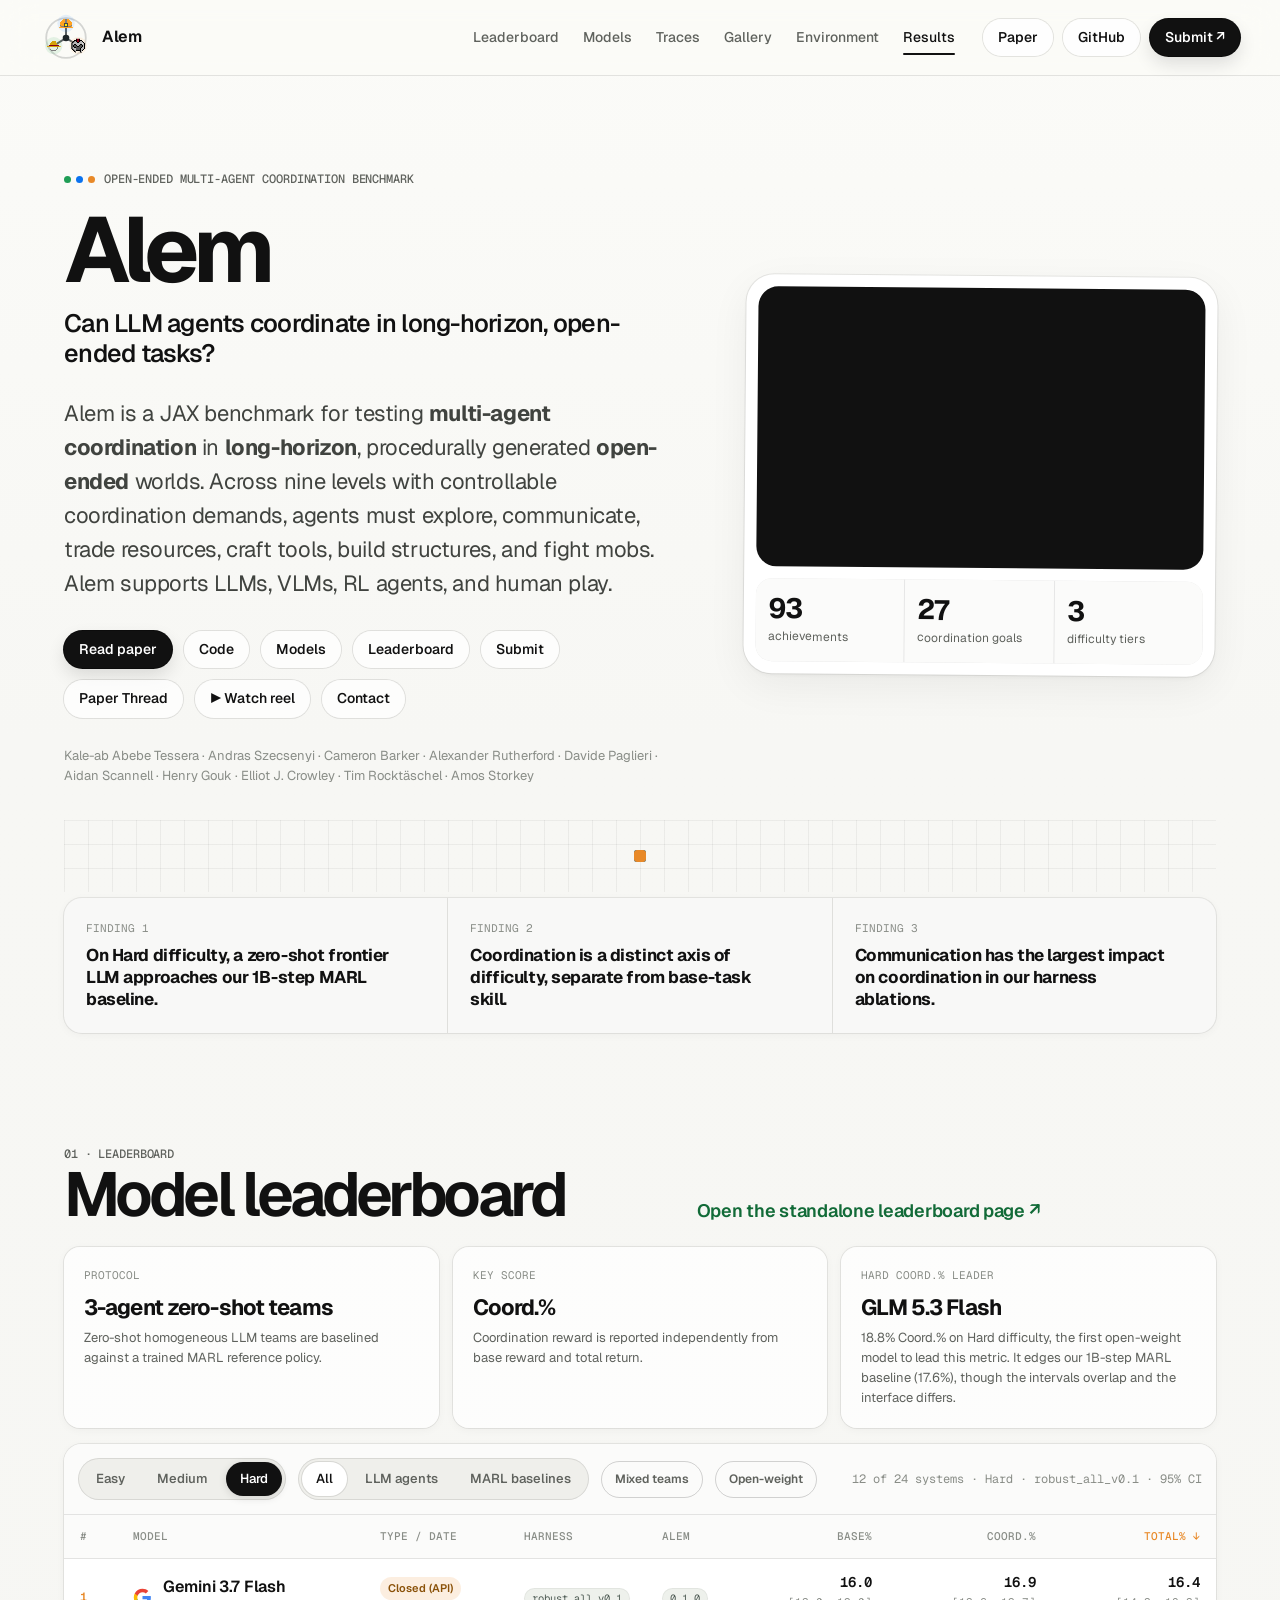
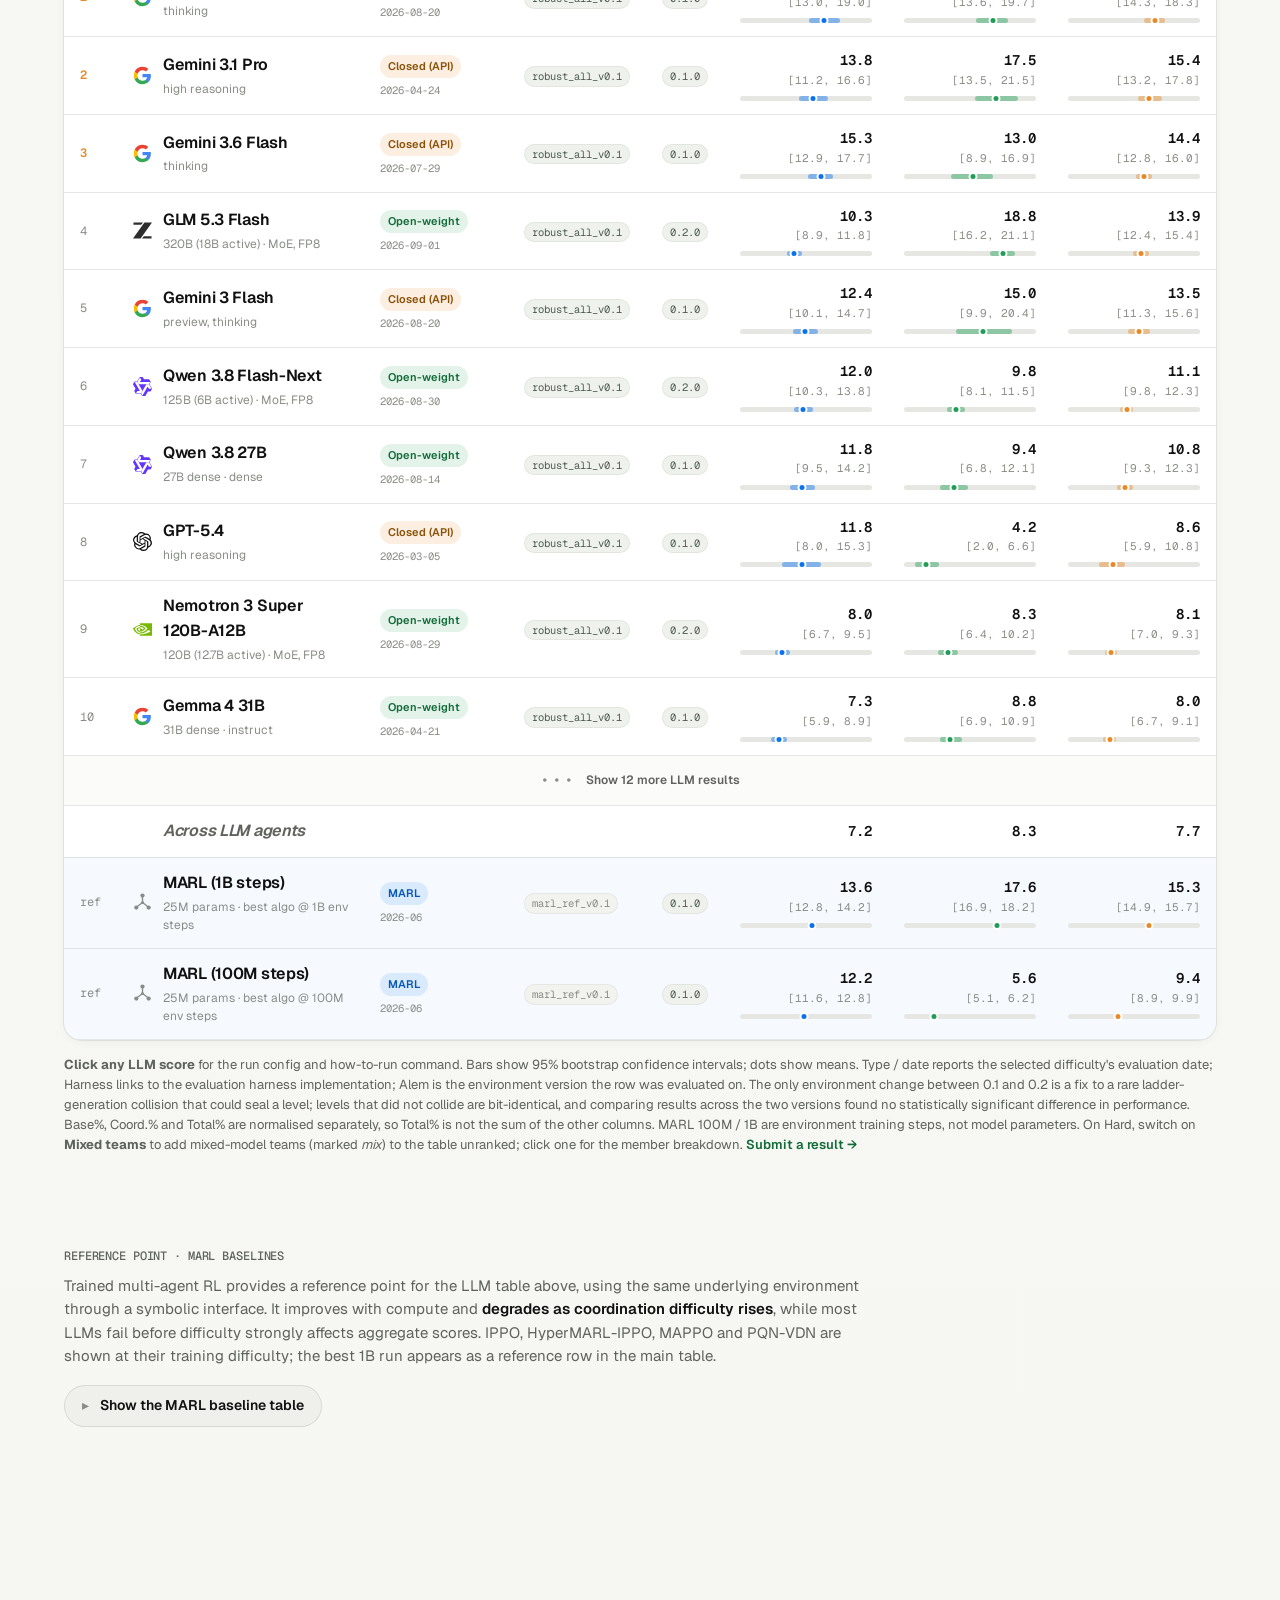
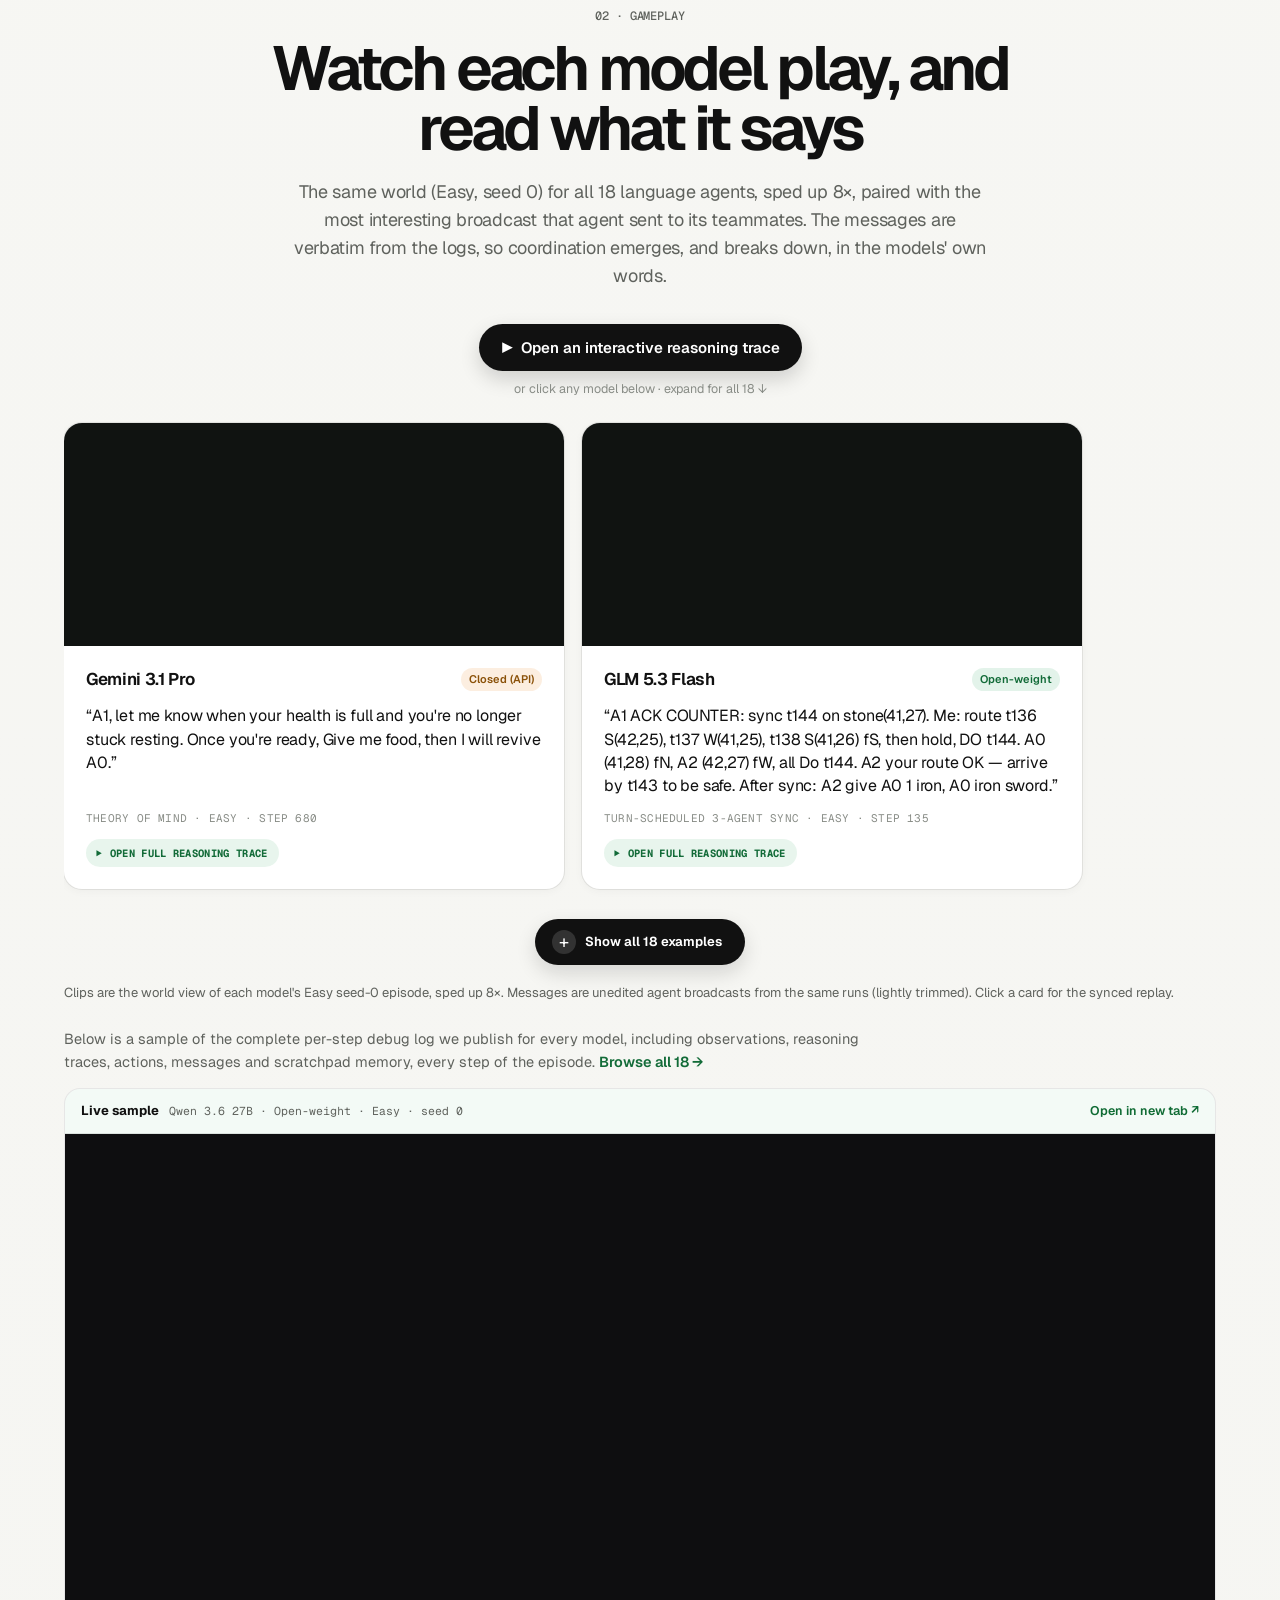
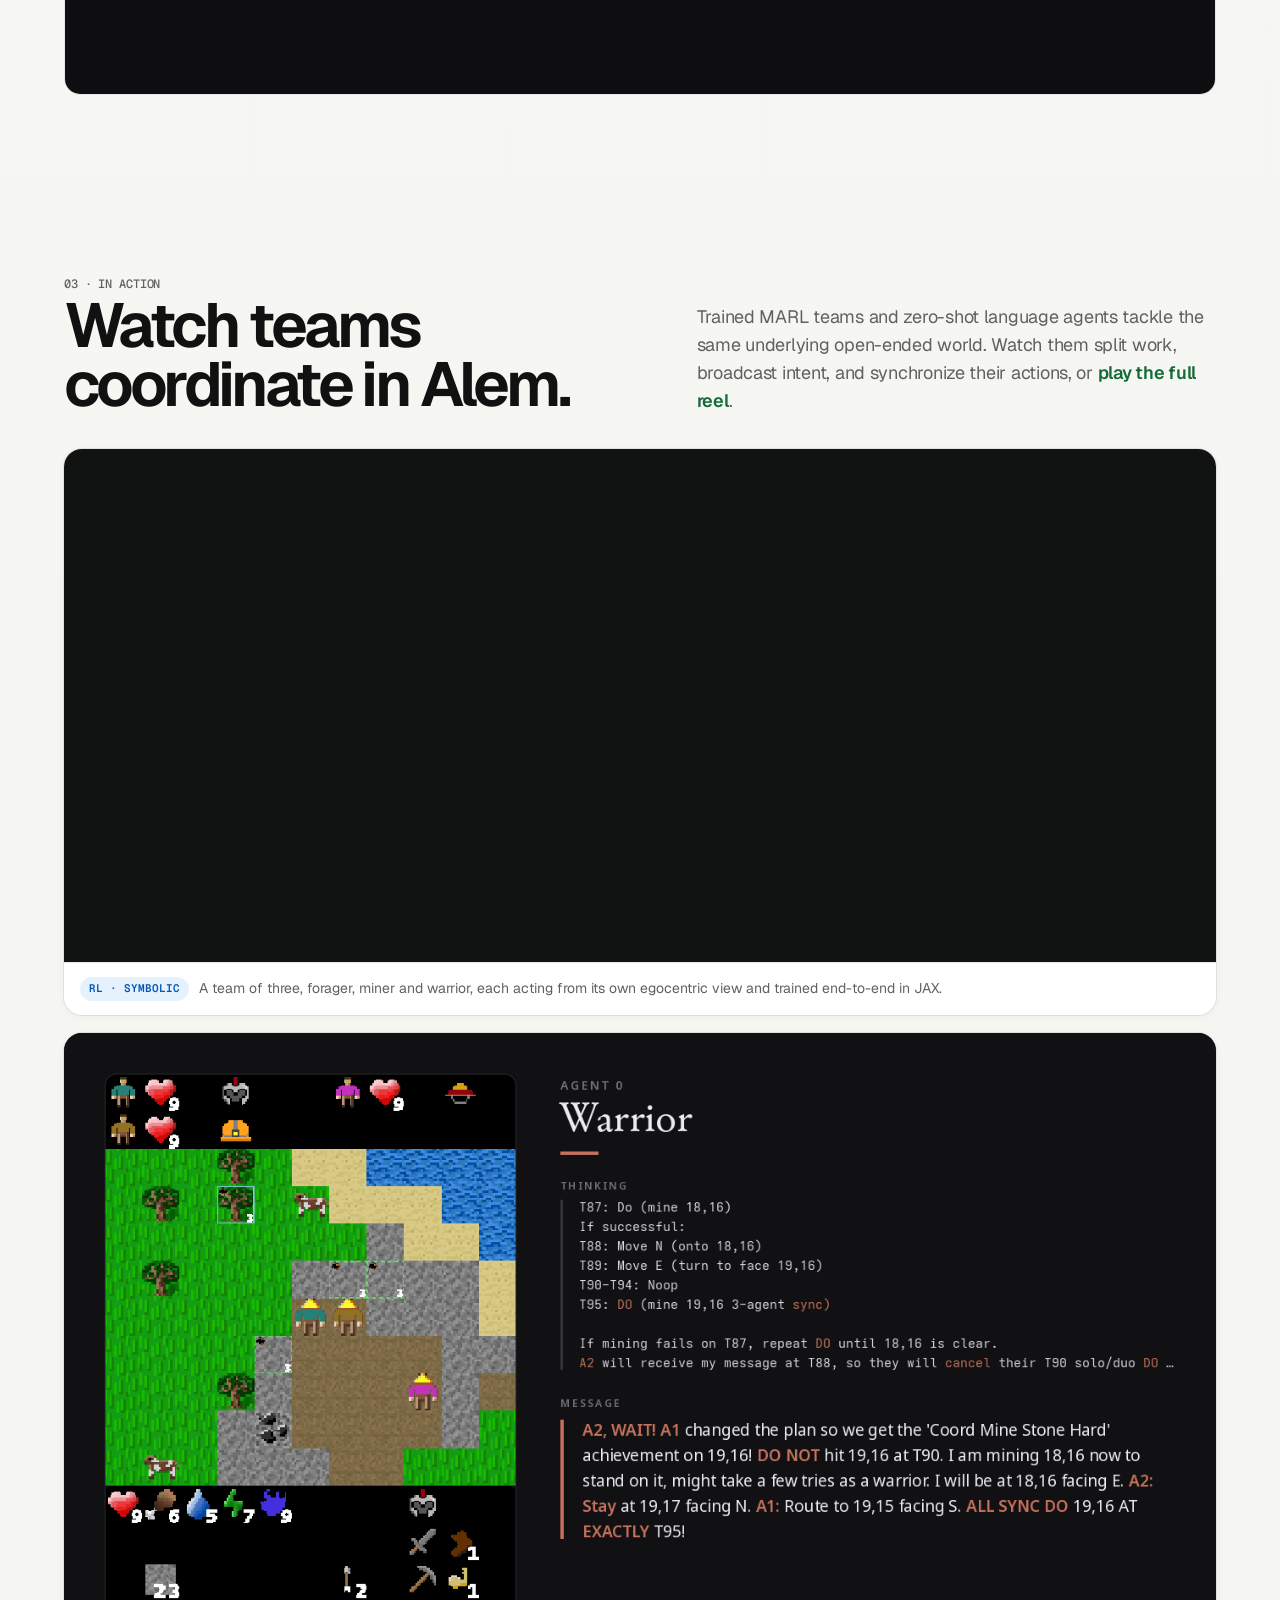
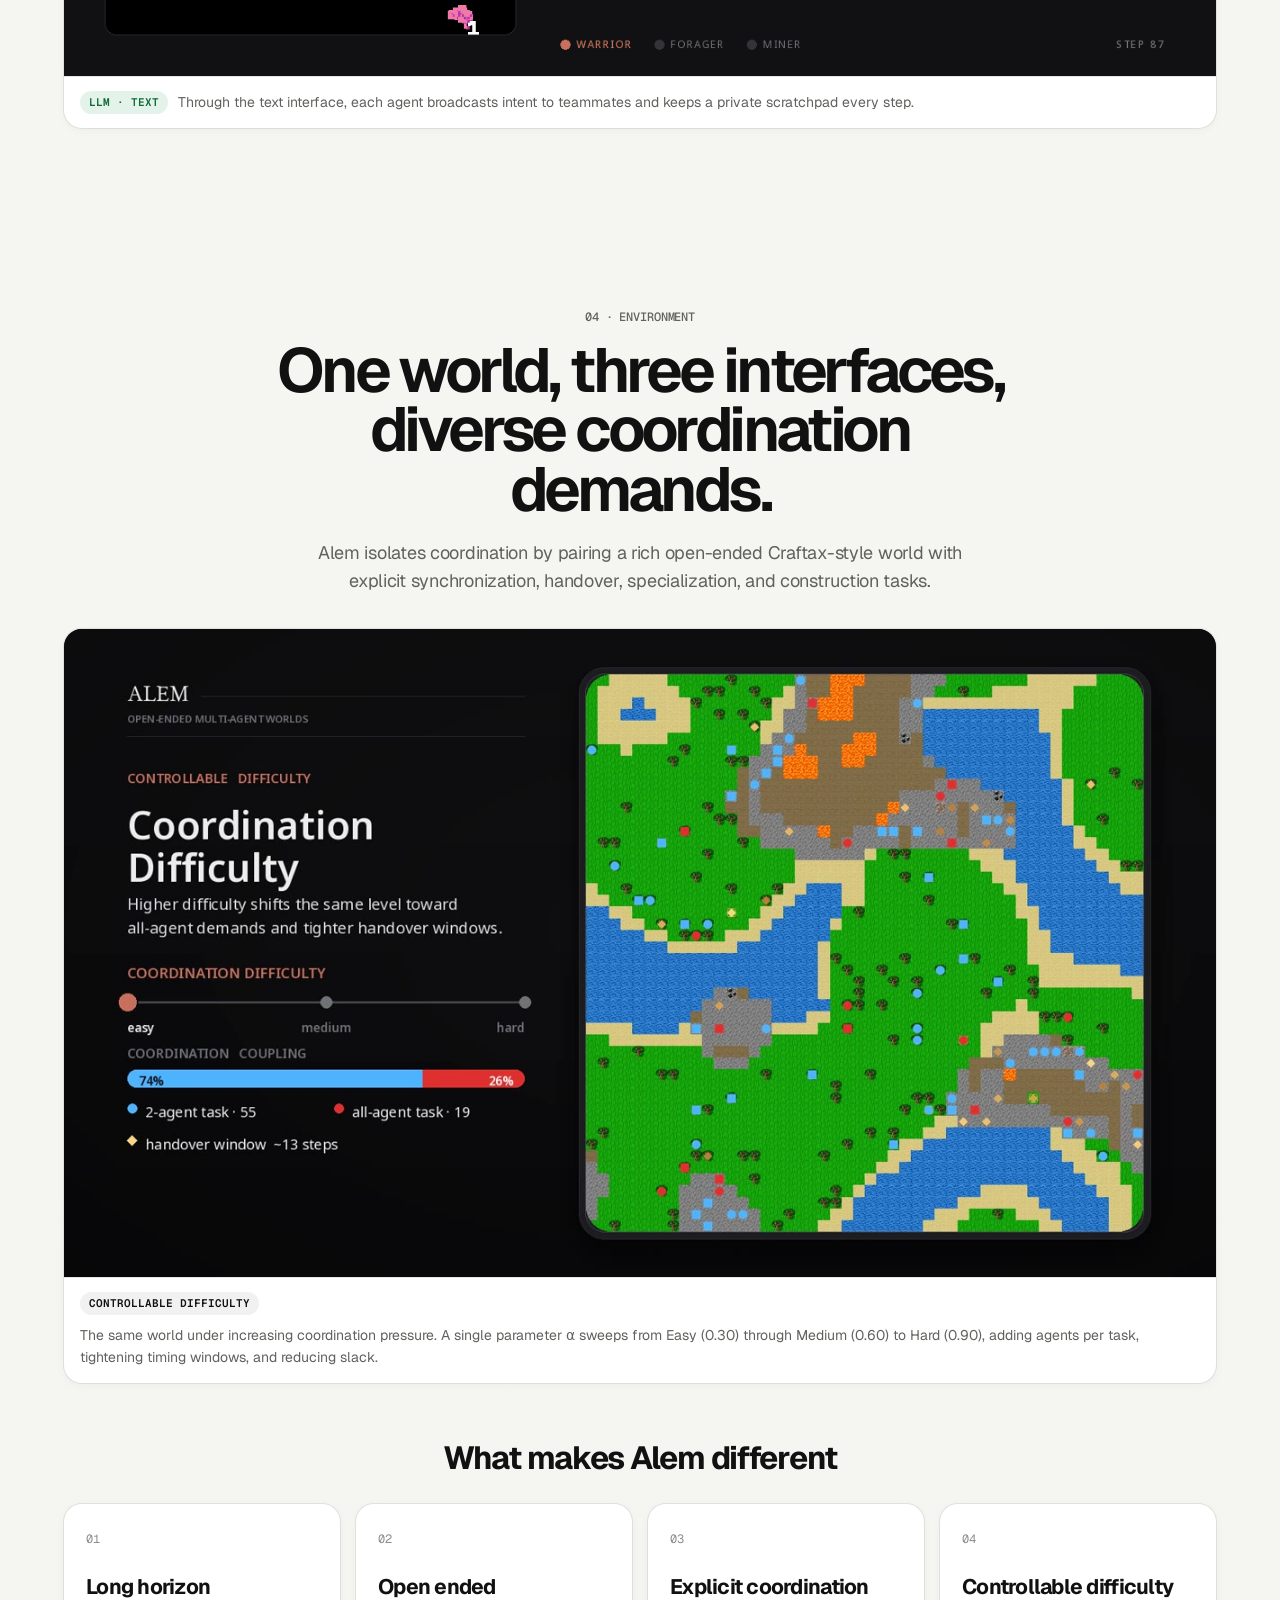
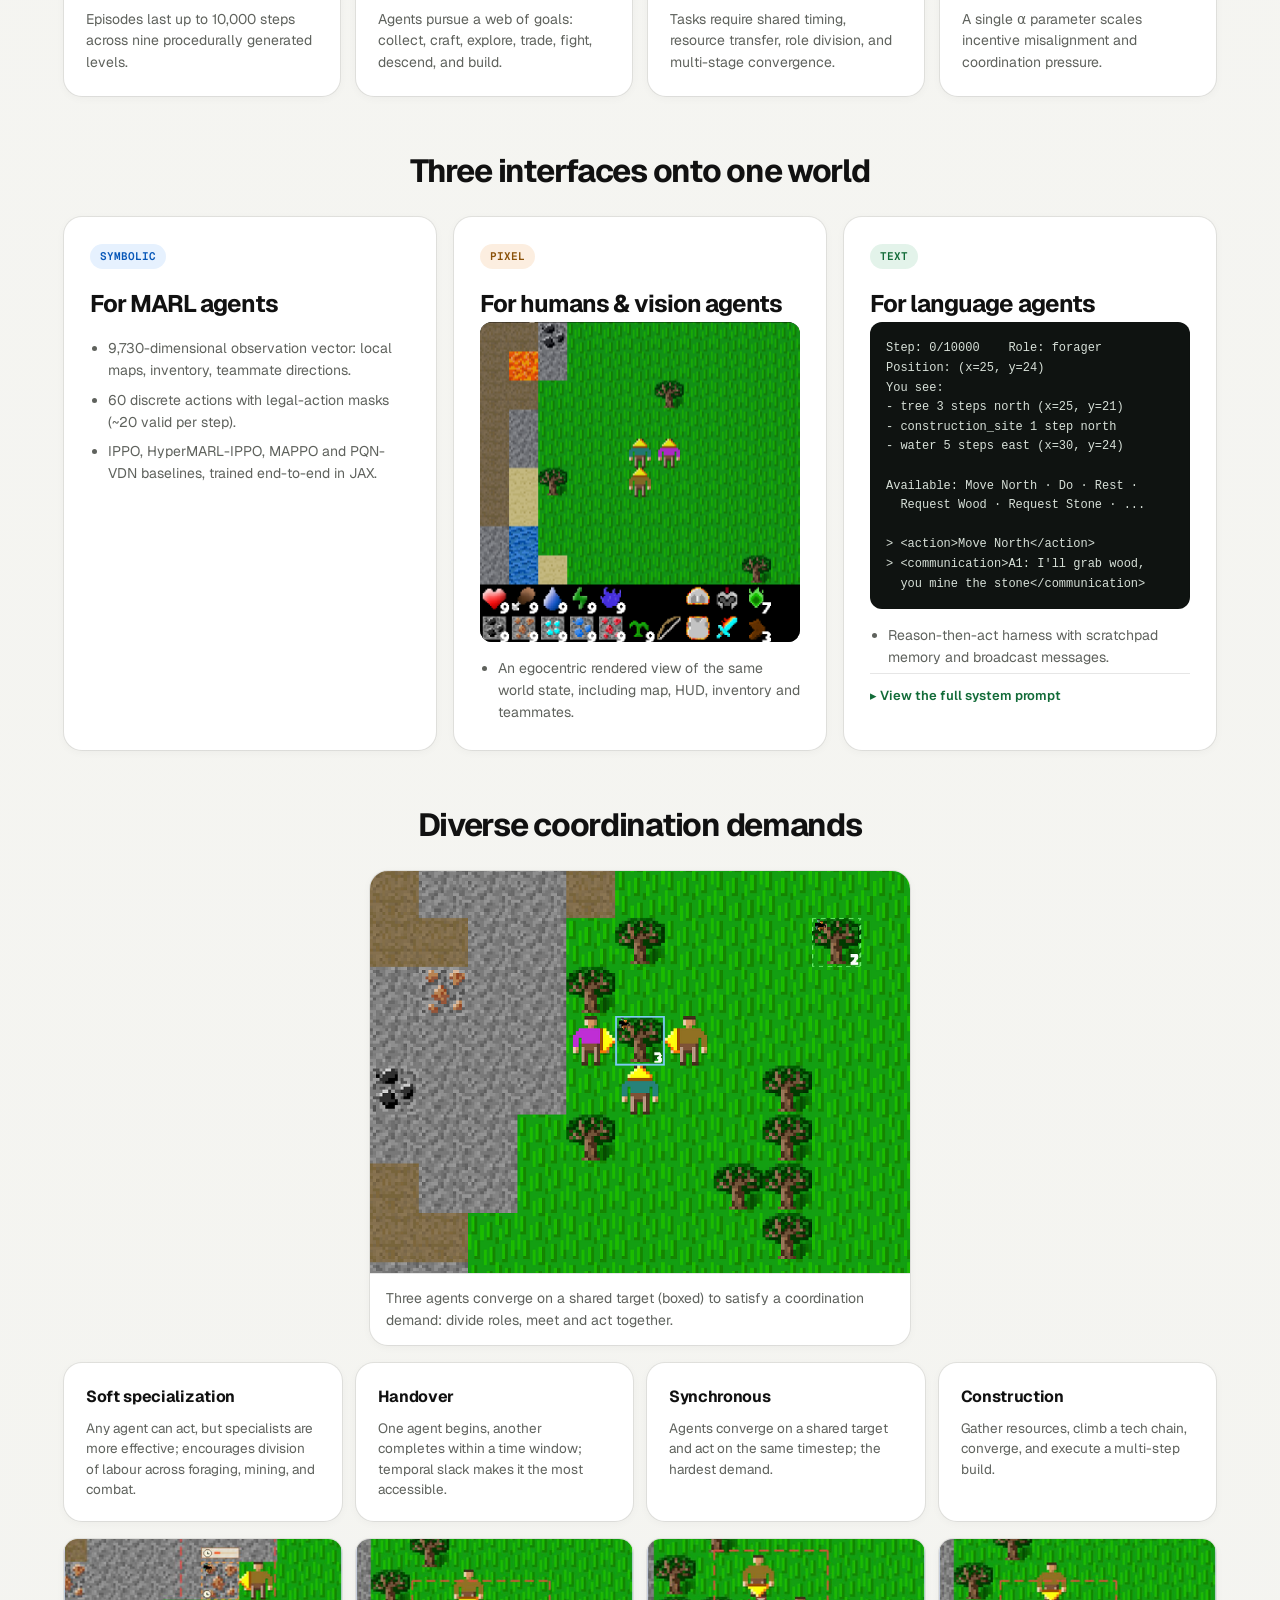
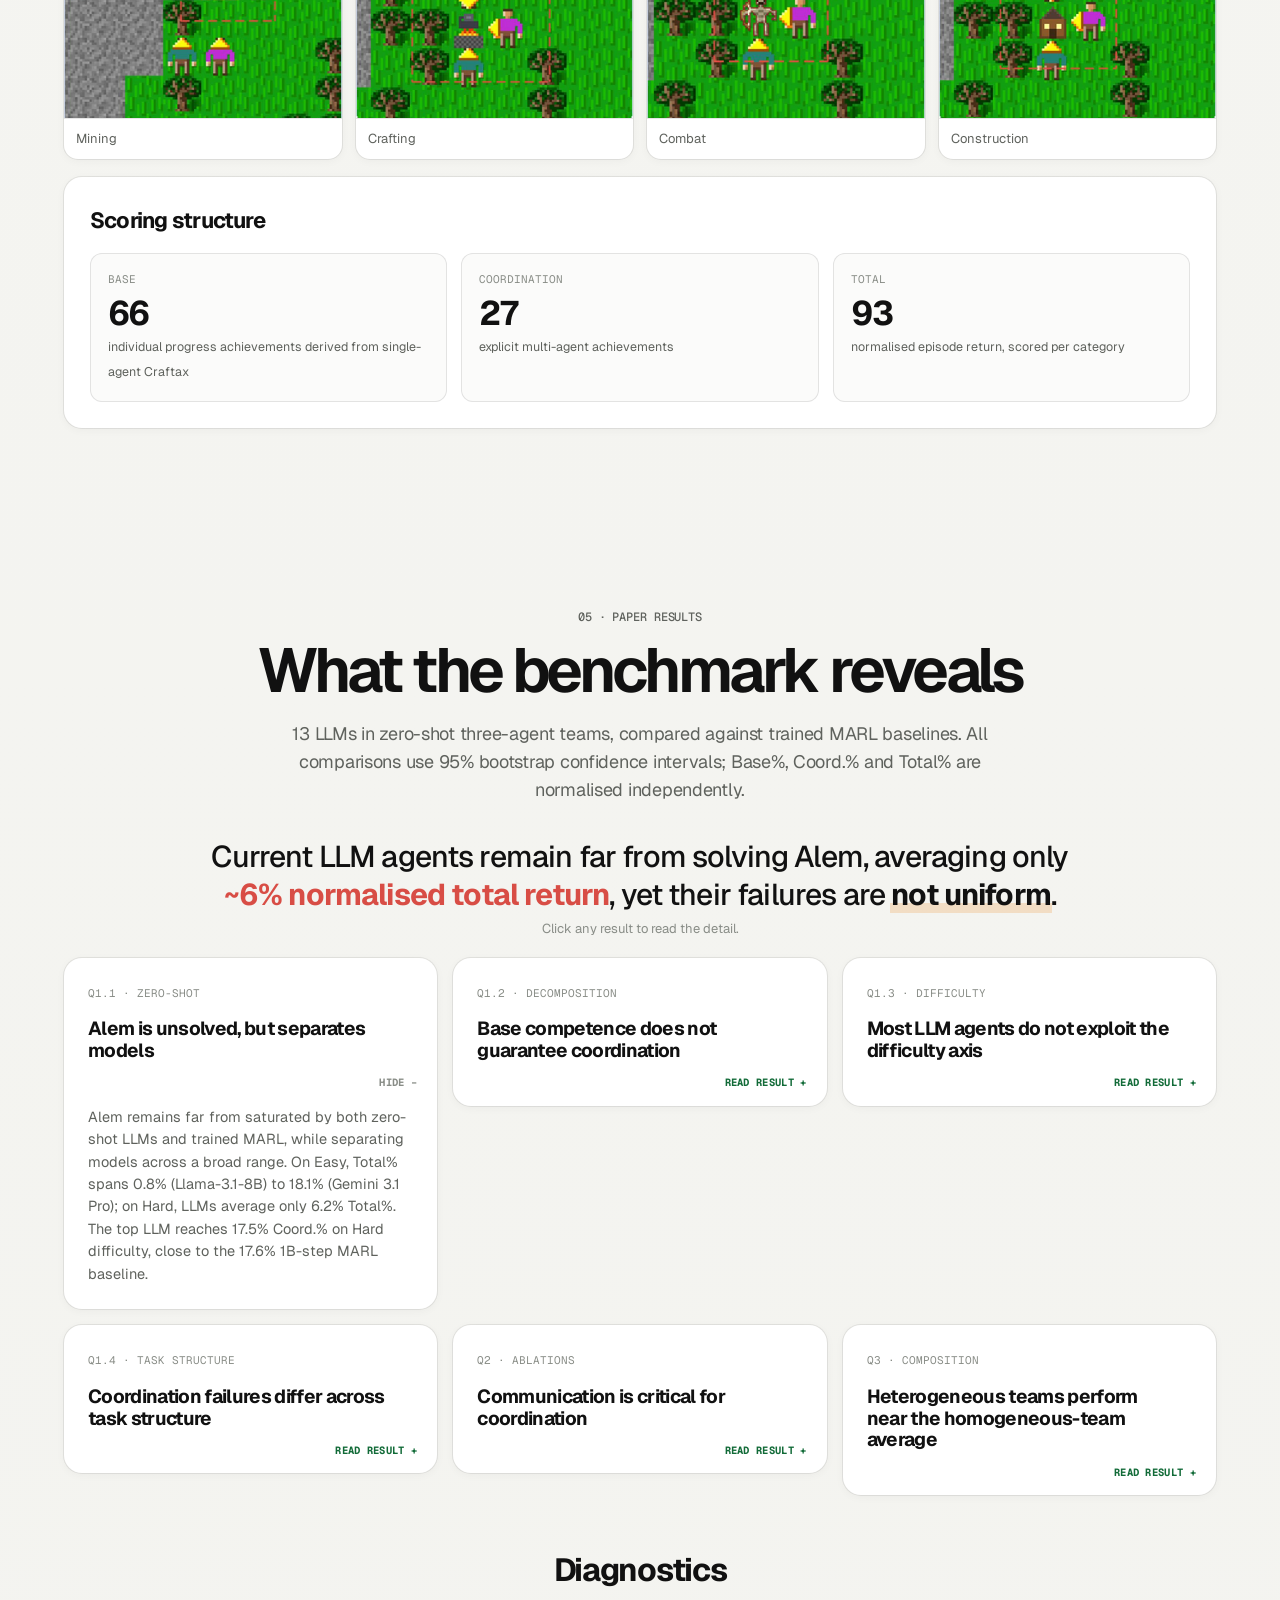
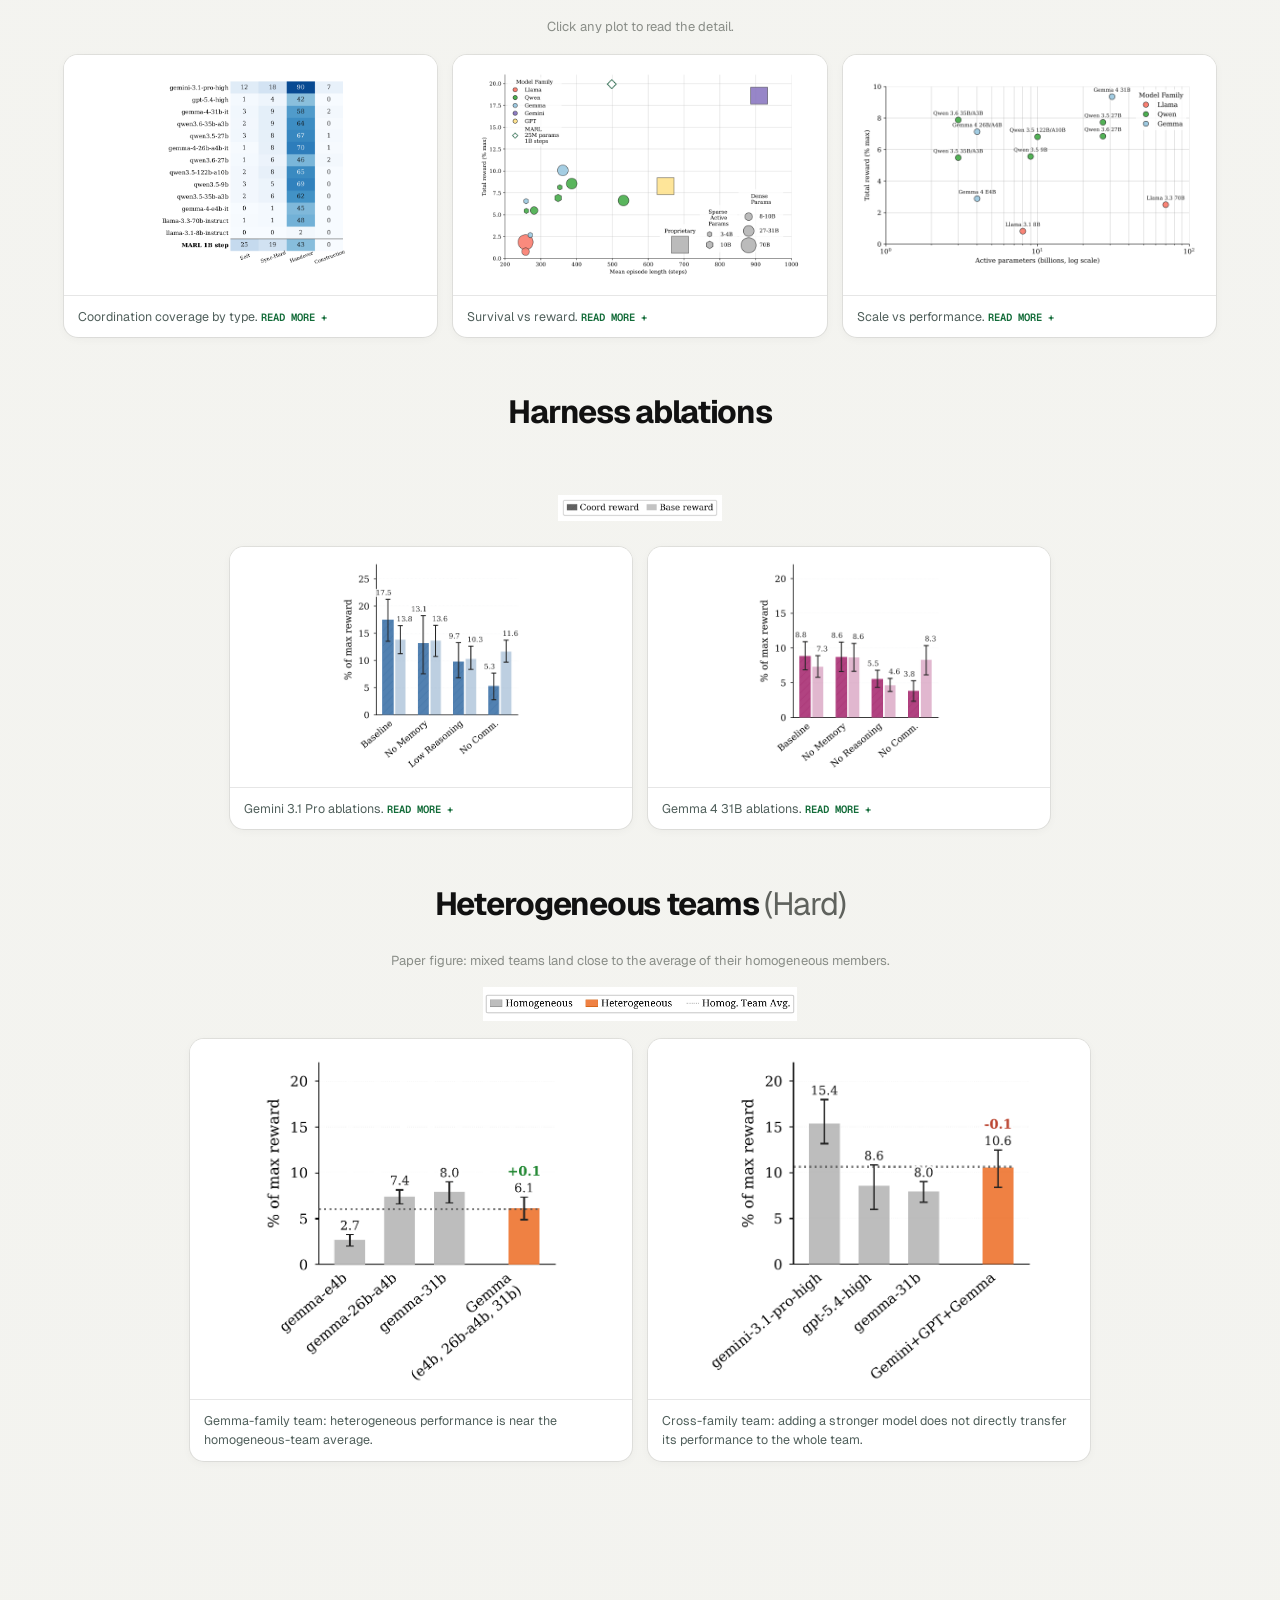
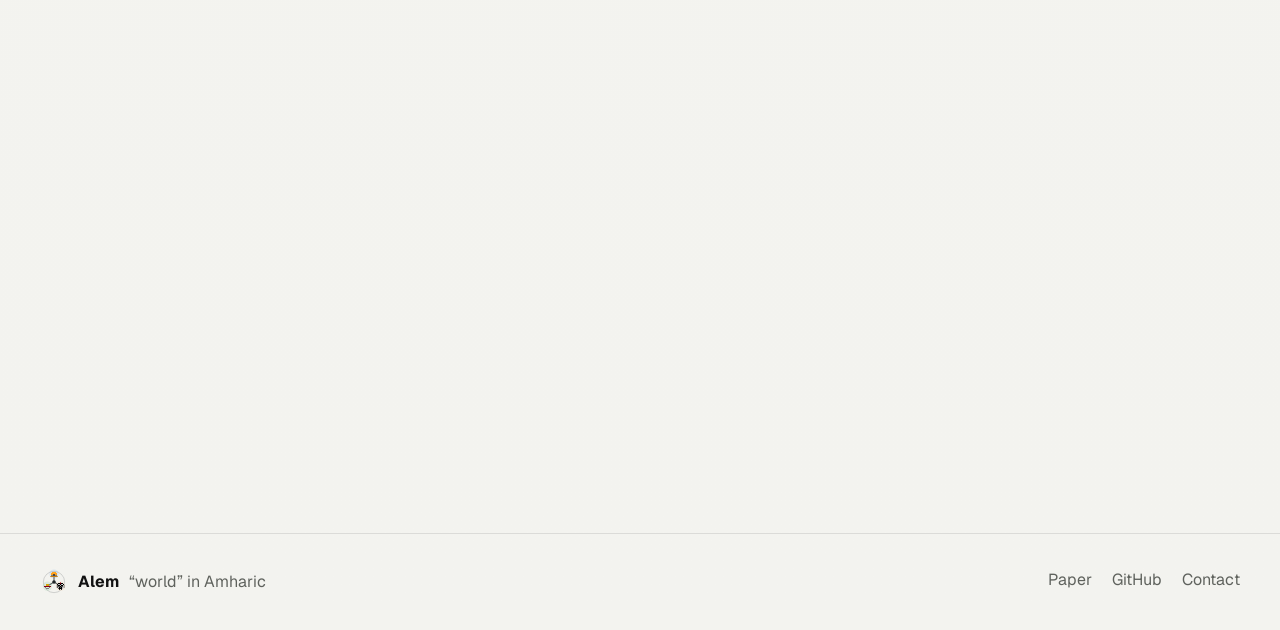
==== commit 7a62a39f: "Update the Hard Coord.% leader card and the leaderboard page description The summary card named Gemi" ====
--- a/index.html
+++ b/index.html
@@ -105,7 +105,7 @@
       <div class="leaderboard-summary">
         <article><span>Protocol</span><strong>3-agent zero-shot teams</strong><p>Zero-shot homogeneous LLM teams are baselined against a trained MARL reference policy.</p></article>
         <article><span>Key score</span><strong>Coord.%</strong><p>Coordination reward is reported independently from base reward and total return.</p></article>
-        <article><span>Hard Coord.% leader</span><strong>Gemini 3.1 Pro</strong><p>17.5% Coord.% on Hard difficulty, close to our 1B-step MARL baseline on this metric (different interface, same underlying environment).</p></article>
+        <article><span>Hard Coord.% leader</span><strong>GLM 5.3 Flash</strong><p>18.8% Coord.% on Hard difficulty, the first open-weight model to lead this metric. It edges our 1B-step MARL baseline (17.6%), though the intervals overlap and the interface differs.</p></article>
       </div>
 
       <div class="board-shell">
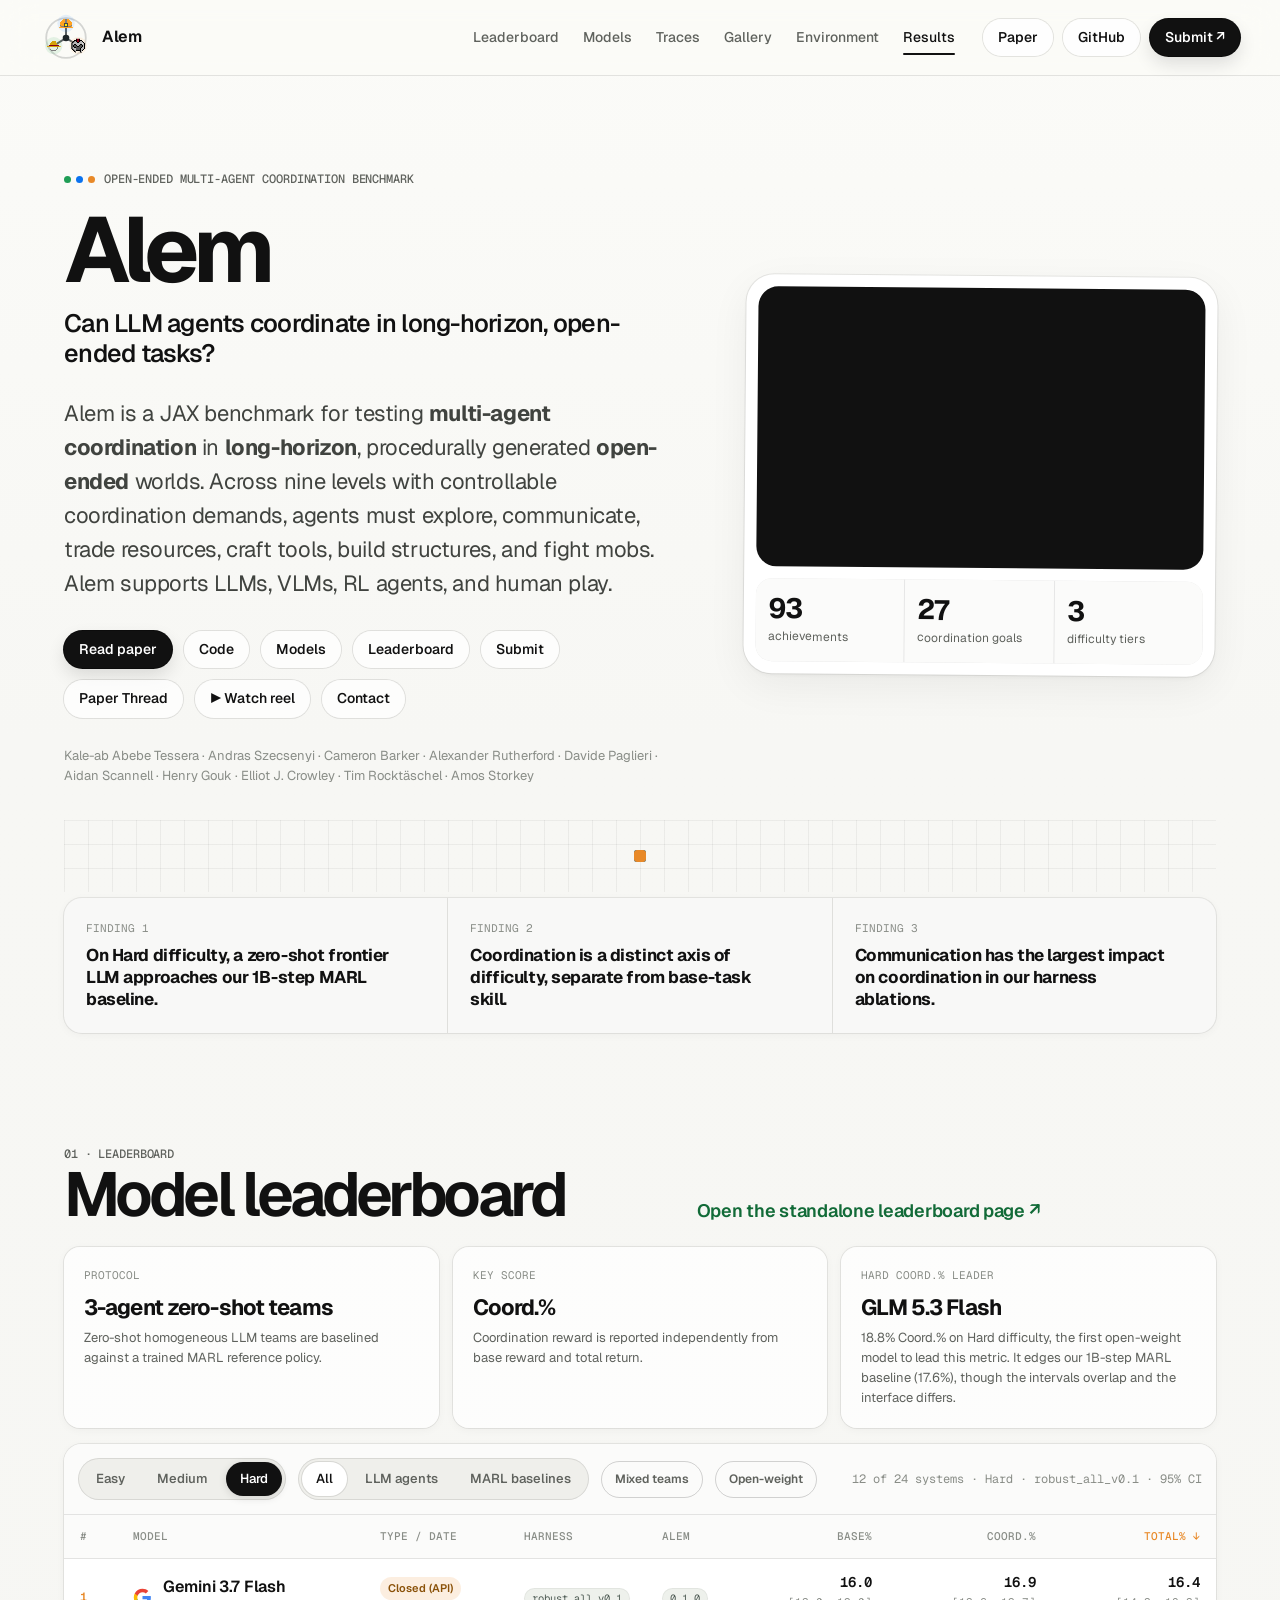
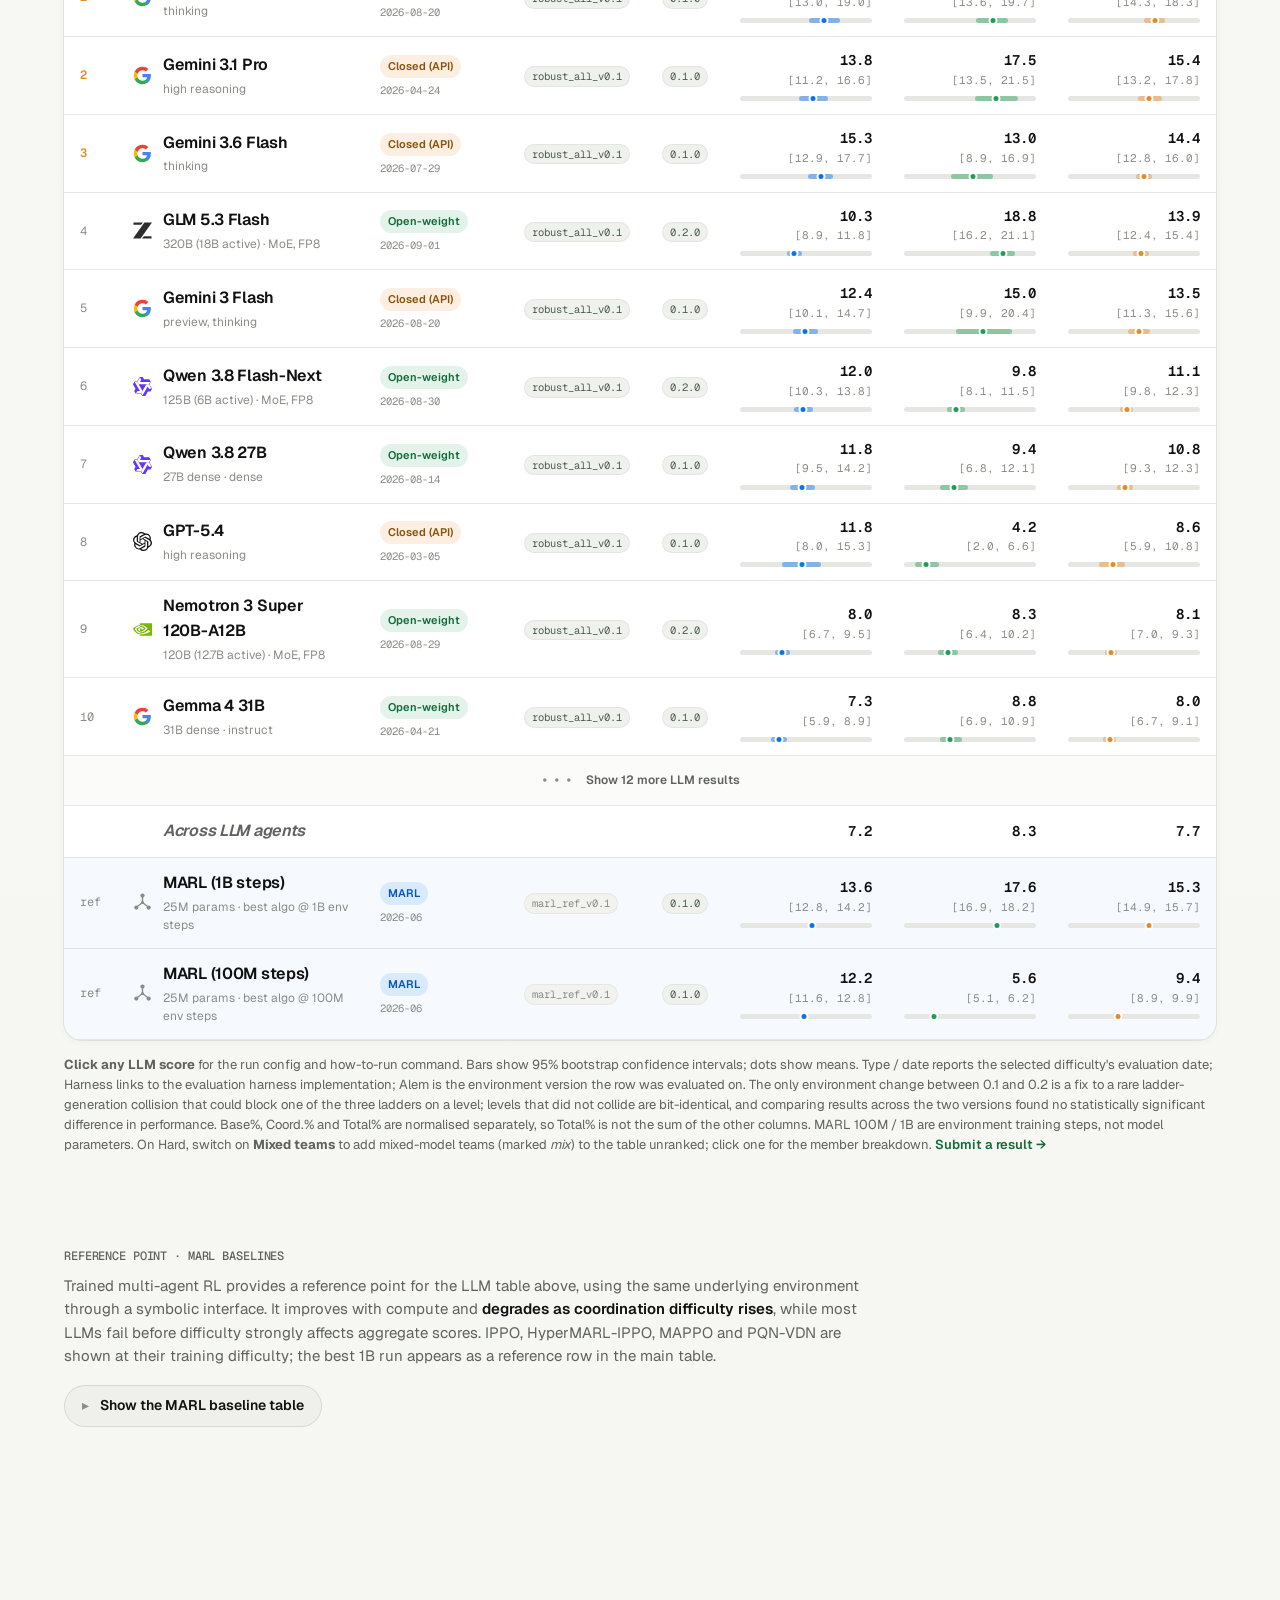
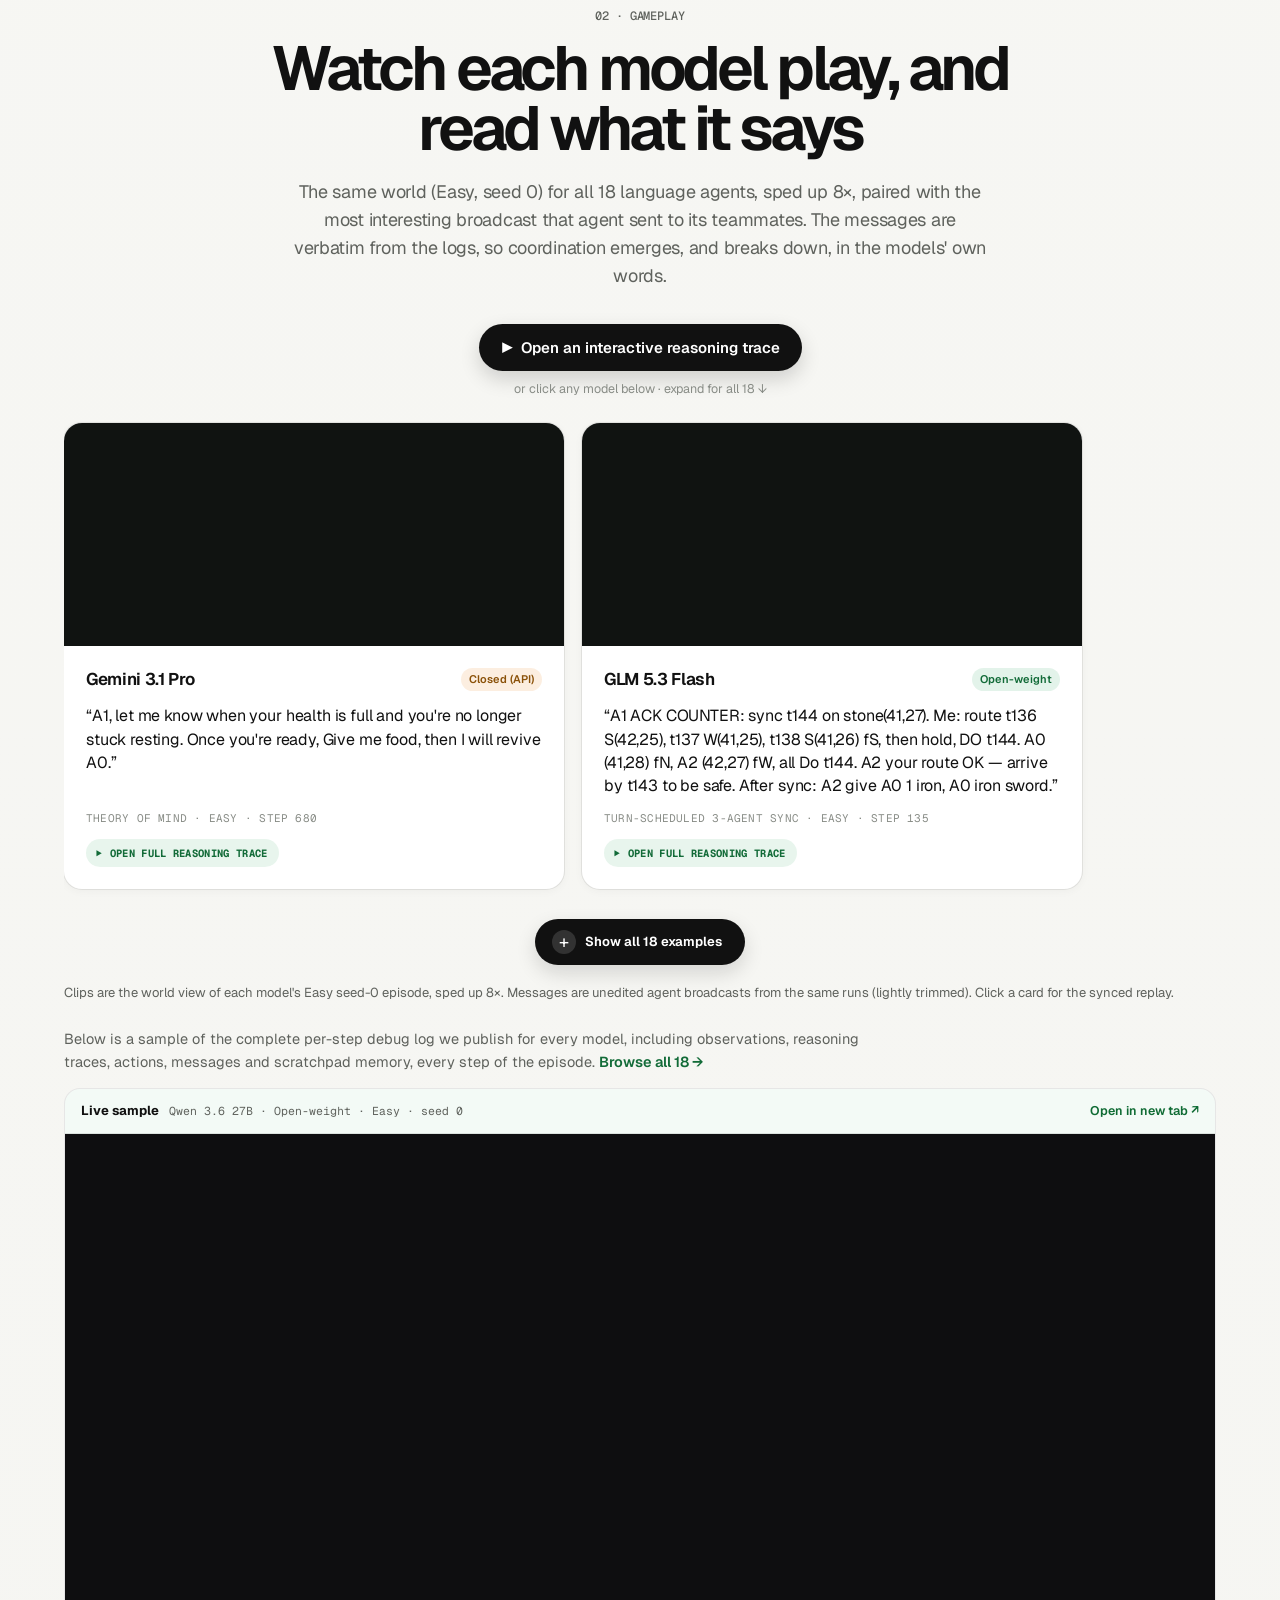
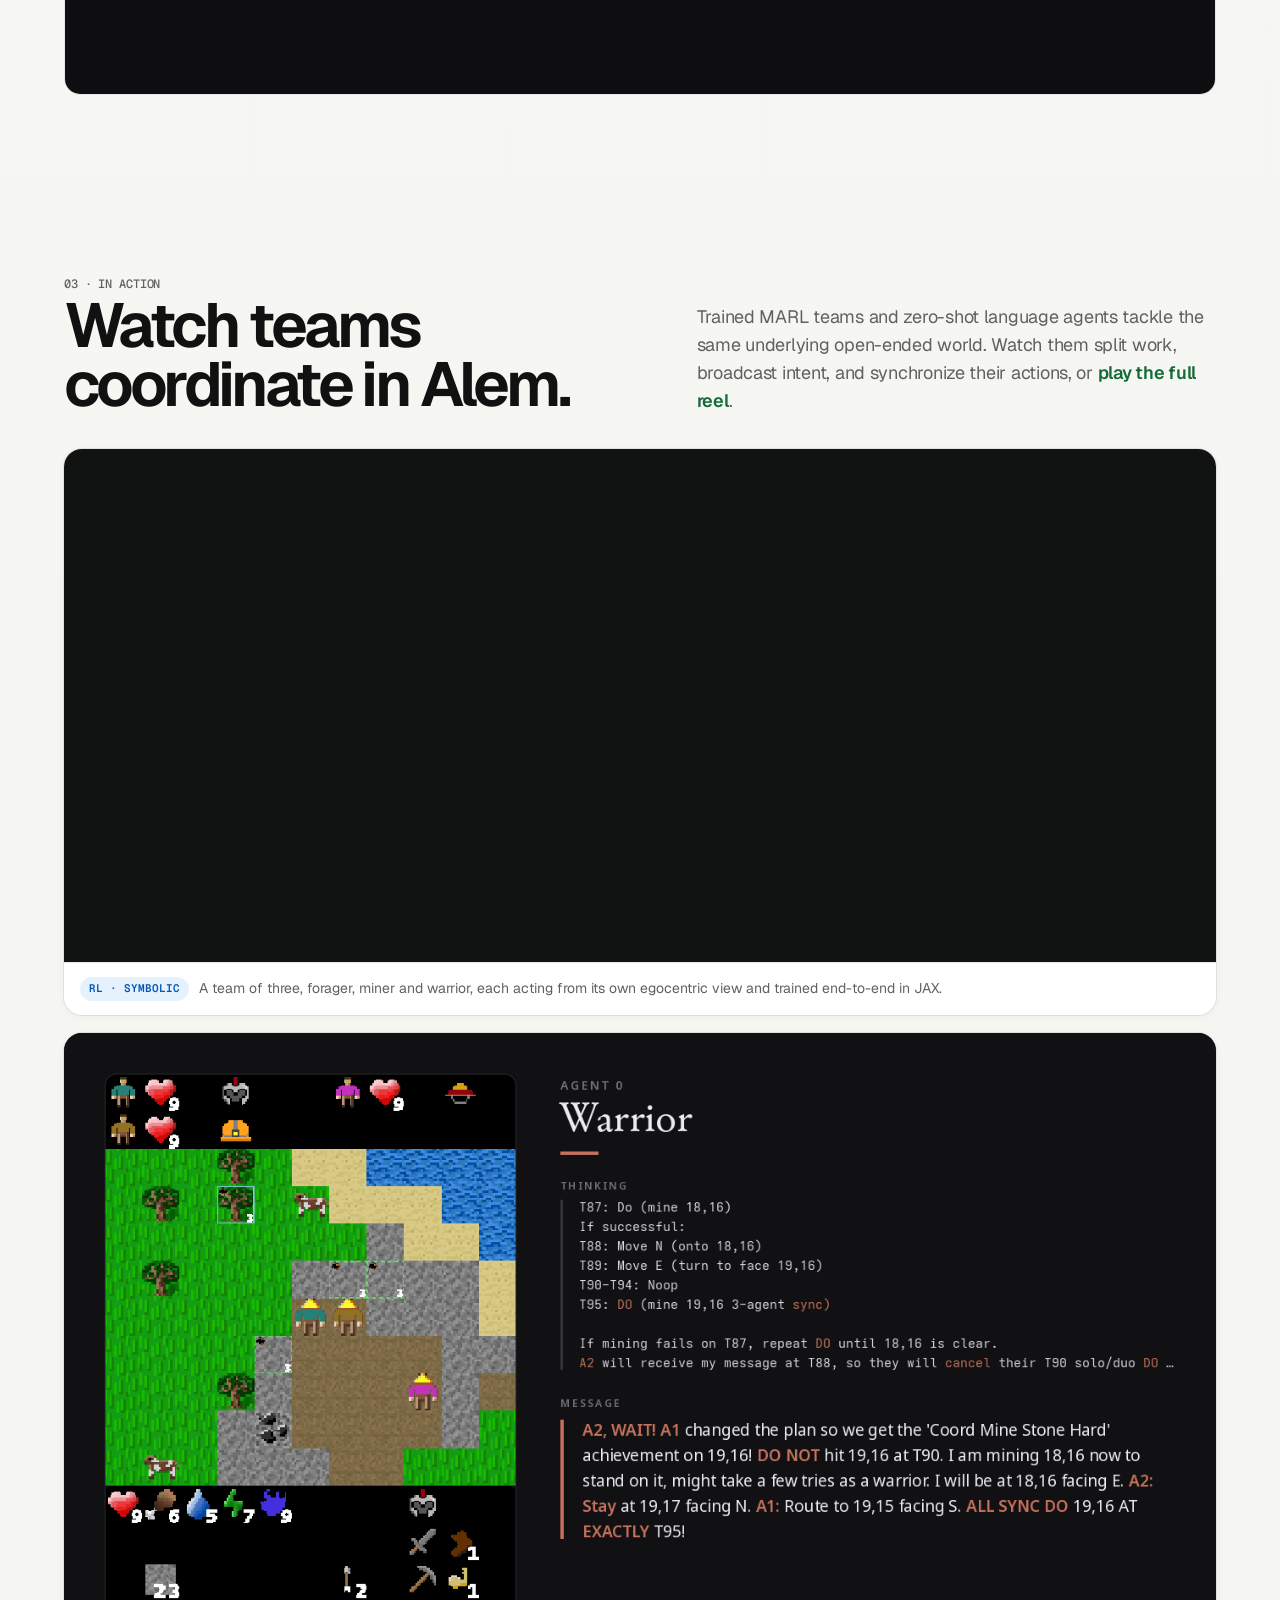
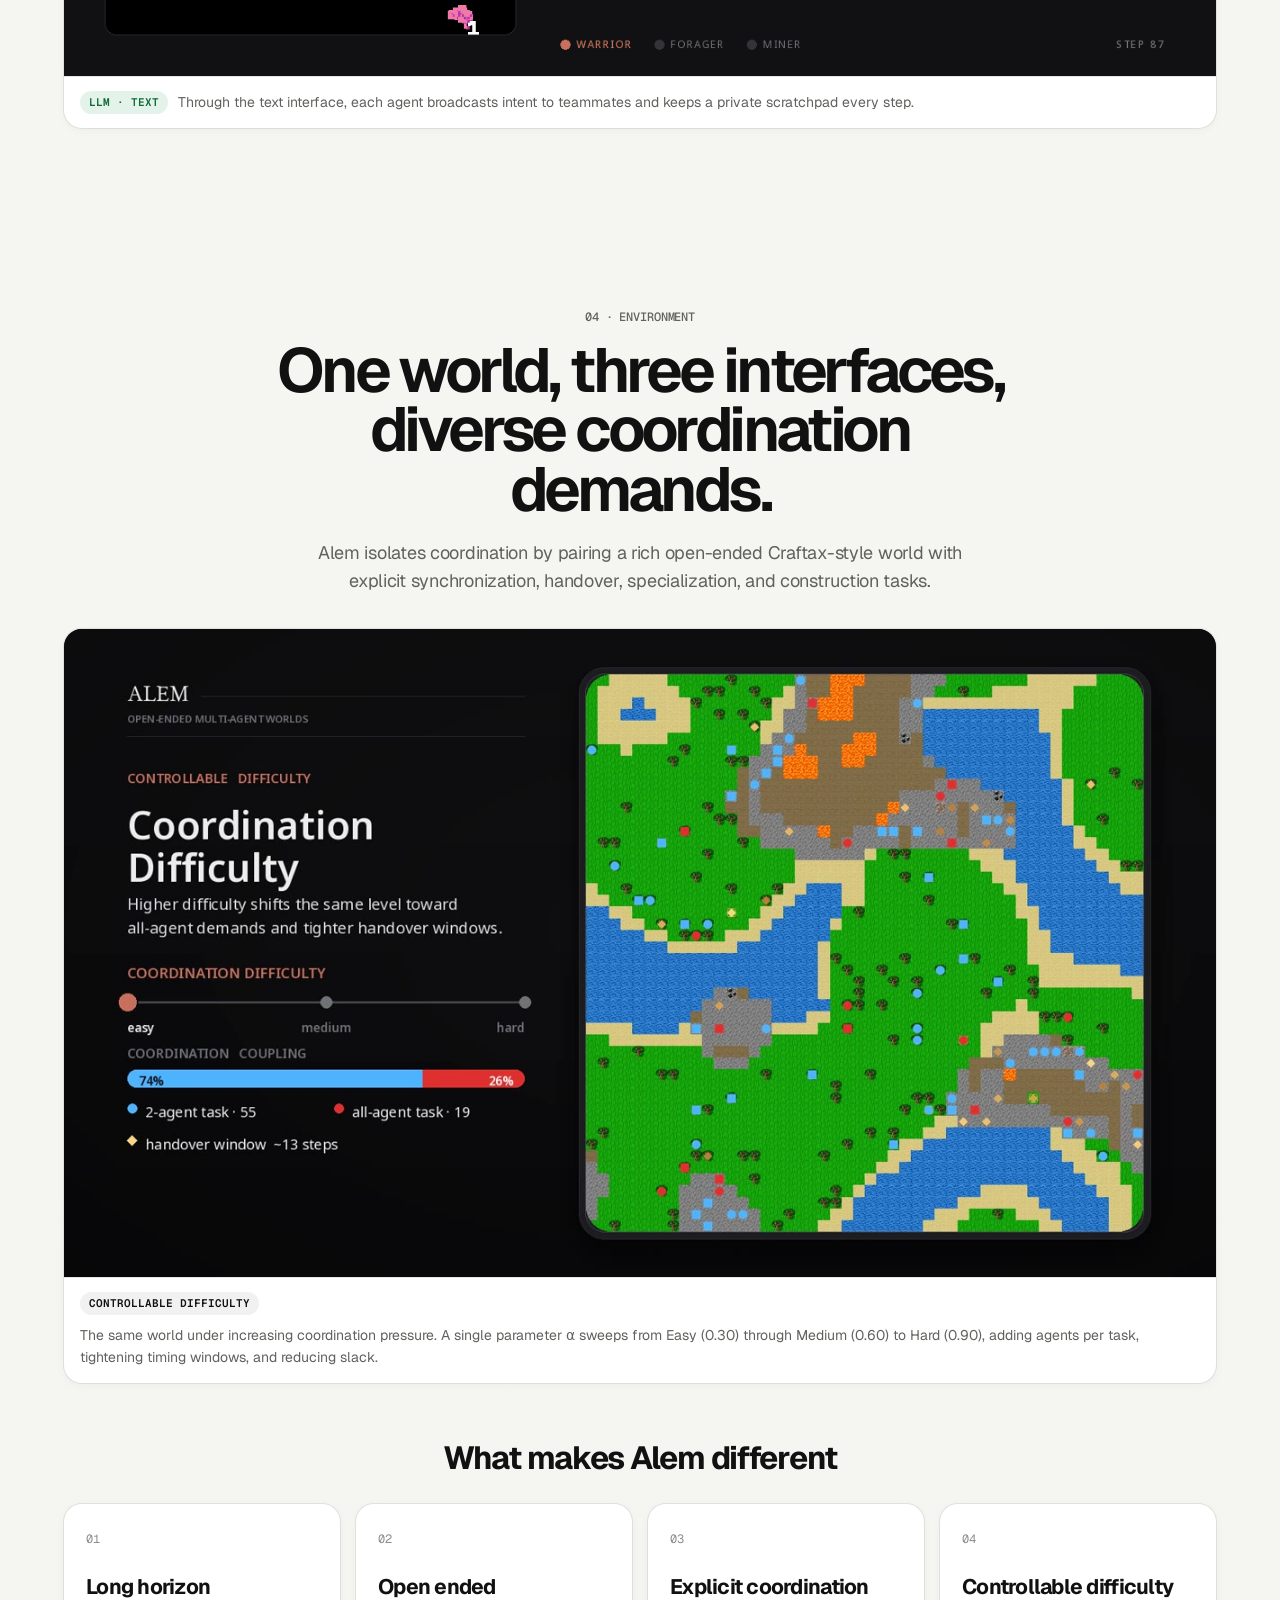
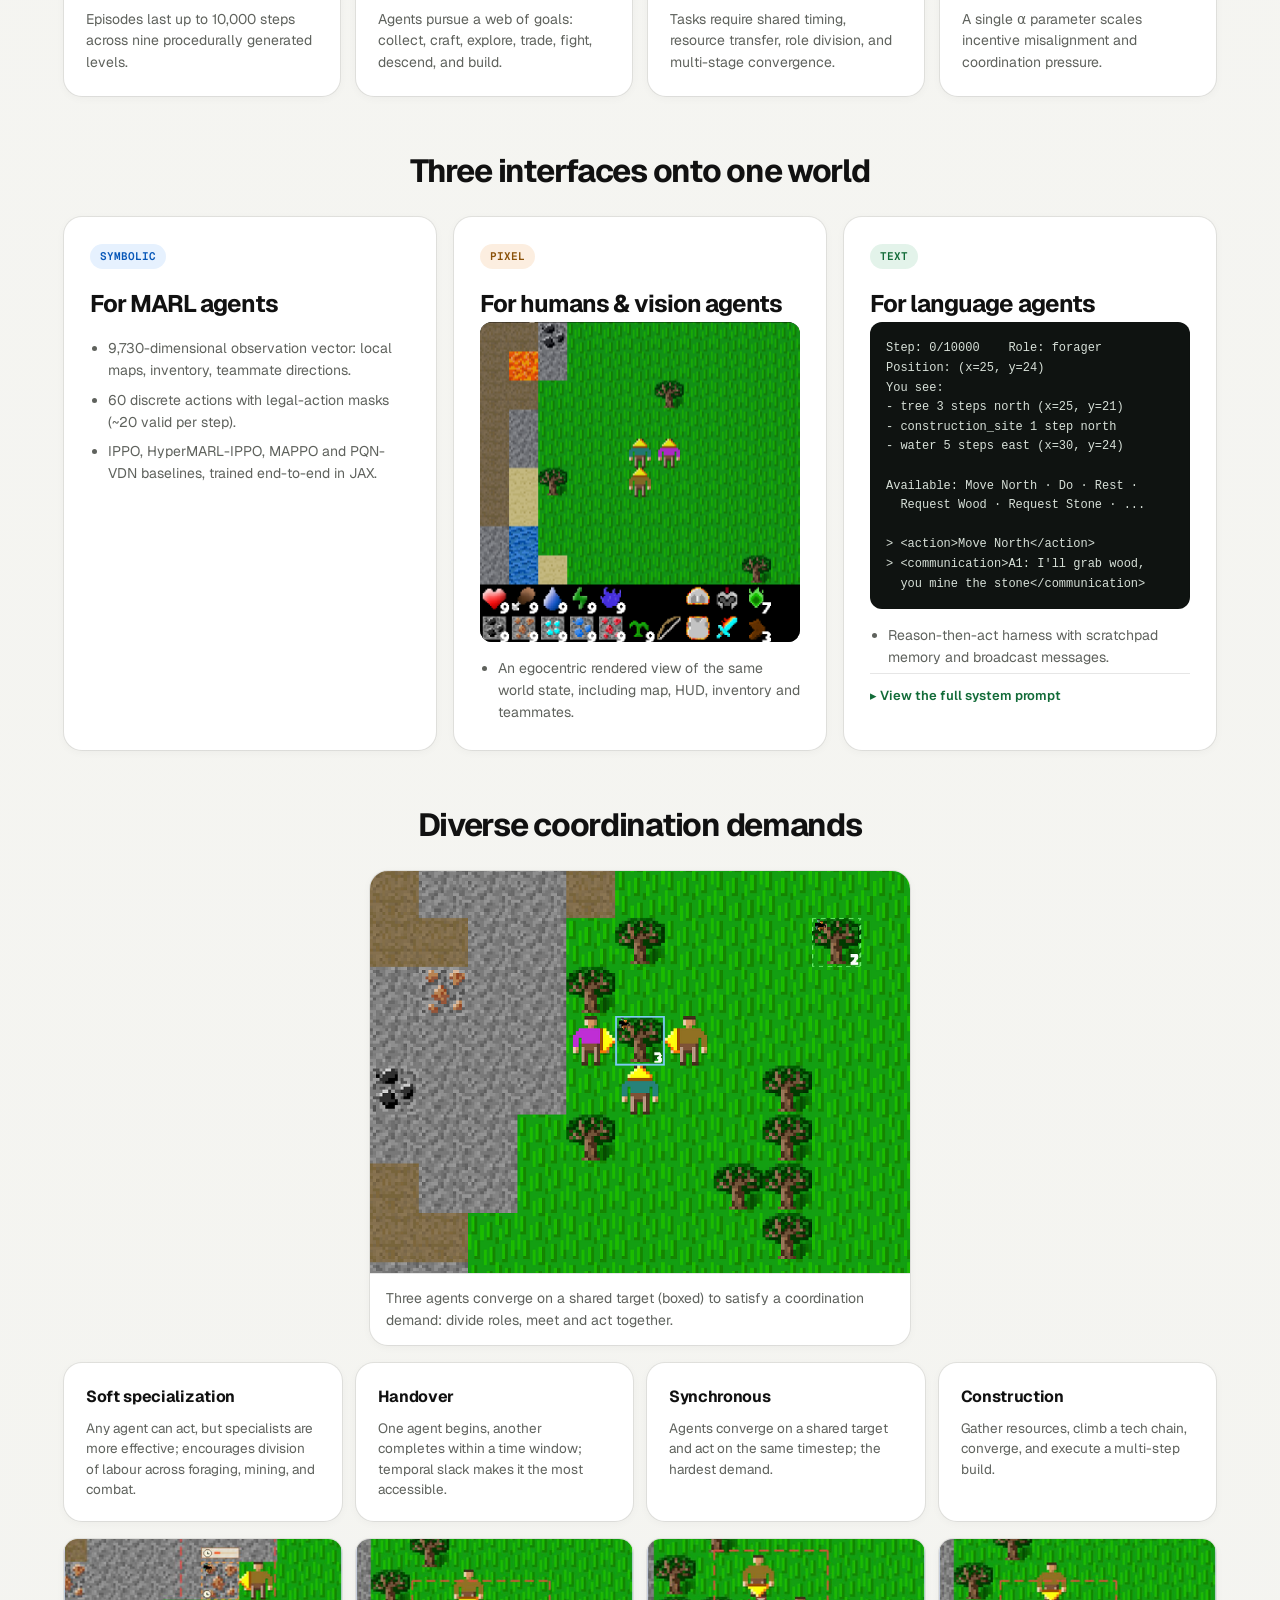
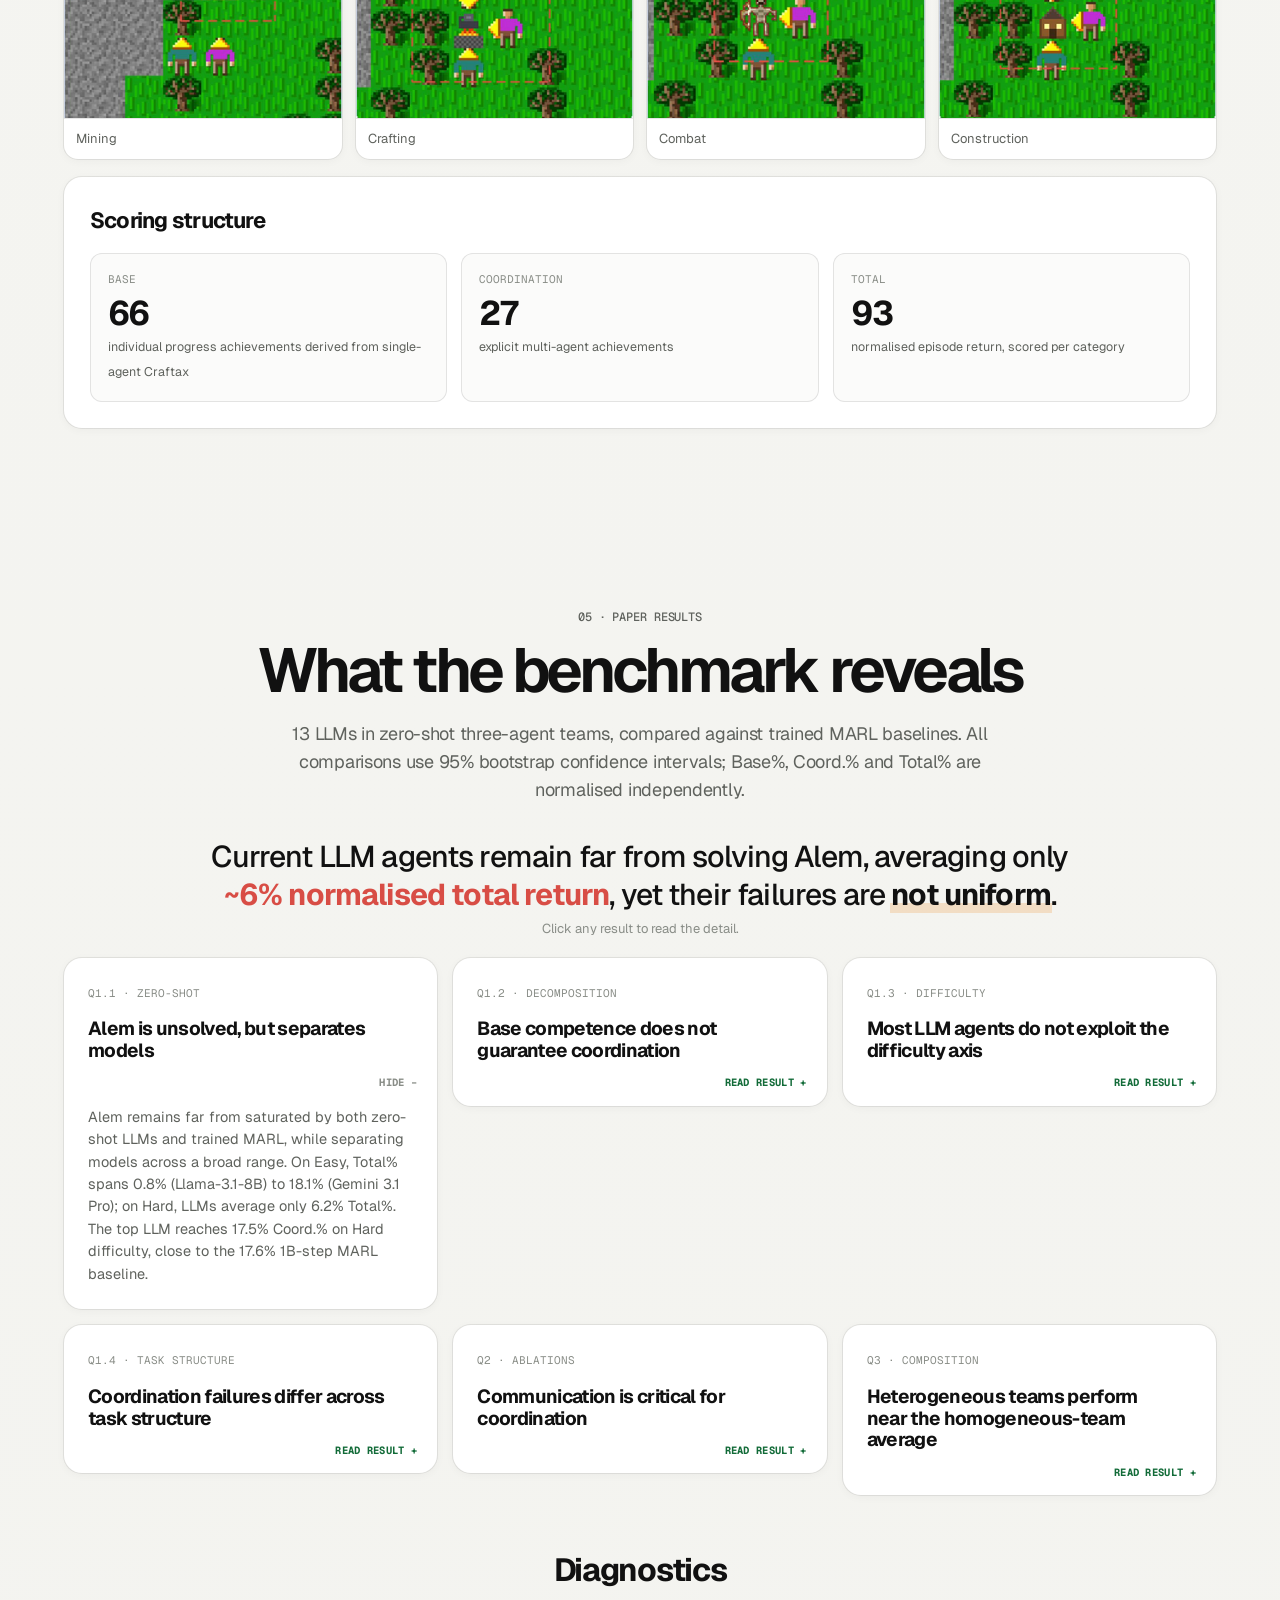
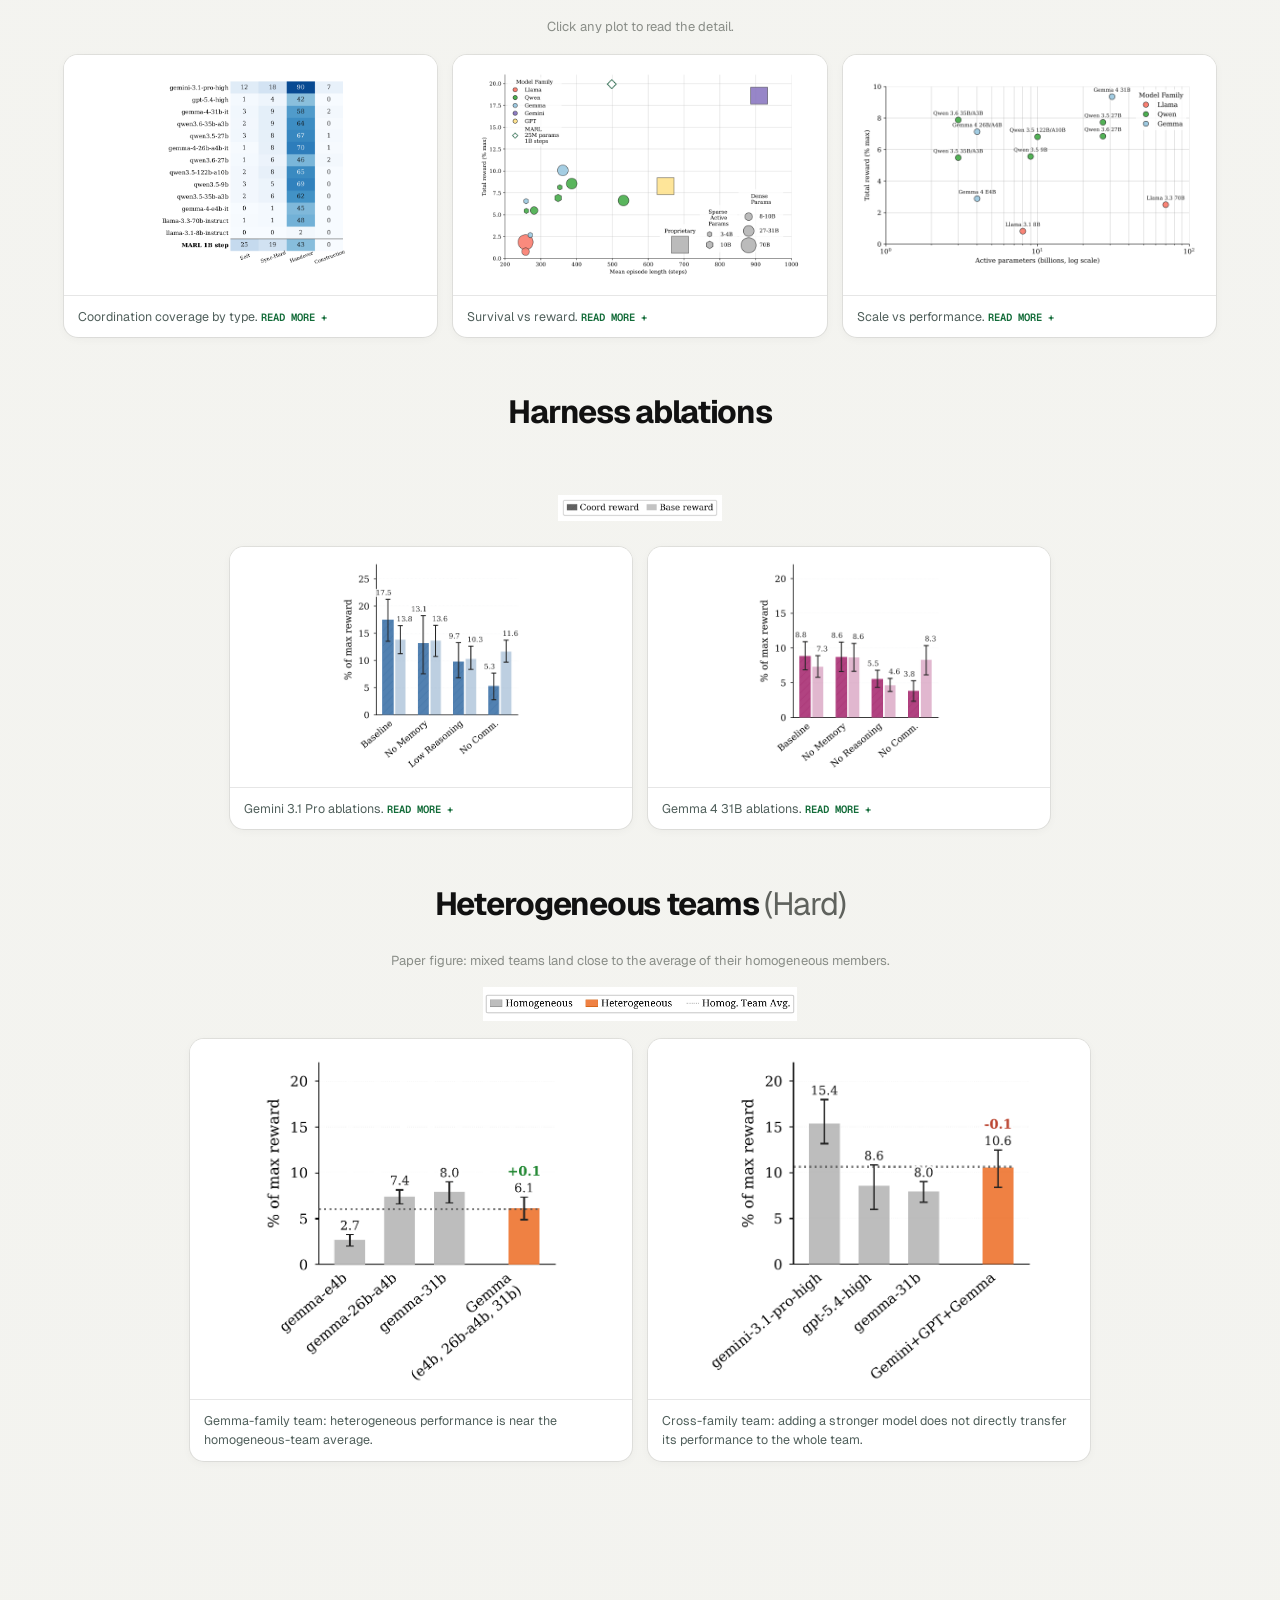
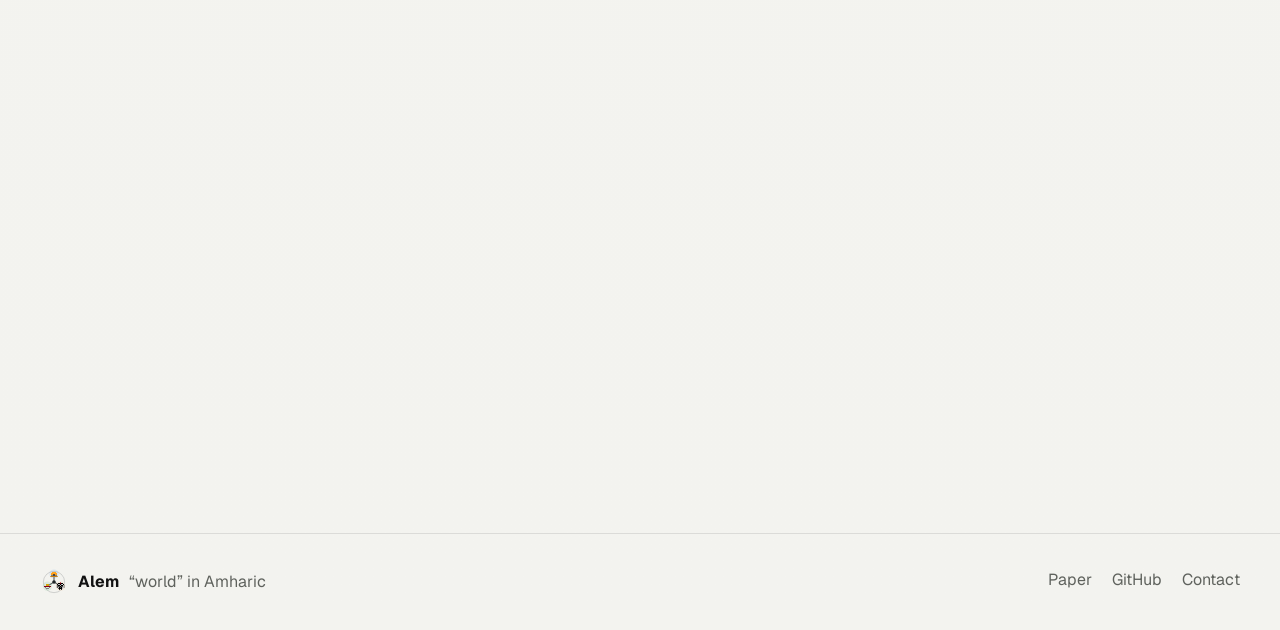
==== commit b43aaa03: "feat: correct wording on v0.2.0" ====
--- a/index.html
+++ b/index.html
@@ -142,7 +142,7 @@
           </table>
         </div>
       </div>
-      <p class="note"><strong>Click any LLM score</strong> for the run config and how-to-run command. Bars show 95% bootstrap confidence intervals; dots show means. Type / date reports the selected difficulty's evaluation date; Harness links to the evaluation harness implementation; Alem is the environment version the row was evaluated on. The only environment change between 0.1 and 0.2 is a fix to a rare ladder-generation collision that could seal a level; levels that did not collide are bit-identical, and comparing results across the two versions found no statistically significant difference in performance. Base%, Coord.% and Total% are normalised separately, so Total% is not the sum of the other columns. MARL 100M / 1B are environment training steps, not model parameters. On Hard, switch on <strong>Mixed teams</strong> to add mixed-model teams (marked <em>mix</em>) to the table unranked; click one for the member breakdown. <a href="https://github.com/alem-world/alem-env/blob/main/SUBMISSION.md" target="_blank" rel="noopener">Submit a result →</a></p>
+      <p class="note"><strong>Click any LLM score</strong> for the run config and how-to-run command. Bars show 95% bootstrap confidence intervals; dots show means. Type / date reports the selected difficulty's evaluation date; Harness links to the evaluation harness implementation; Alem is the environment version the row was evaluated on. The only environment change between 0.1 and 0.2 is a fix to a rare ladder-generation collision that could block one of the three ladders on a level; levels that did not collide are bit-identical, and comparing results across the two versions found no statistically significant difference in performance. Base%, Coord.% and Total% are normalised separately, so Total% is not the sum of the other columns. MARL 100M / 1B are environment training steps, not model parameters. On Hard, switch on <strong>Mixed teams</strong> to add mixed-model teams (marked <em>mix</em>) to the table unranked; click one for the member breakdown. <a href="https://github.com/alem-world/alem-env/blob/main/SUBMISSION.md" target="_blank" rel="noopener">Submit a result →</a></p>
     </section>
 
     <section class="section board secondary-board" id="rl-leaderboard">
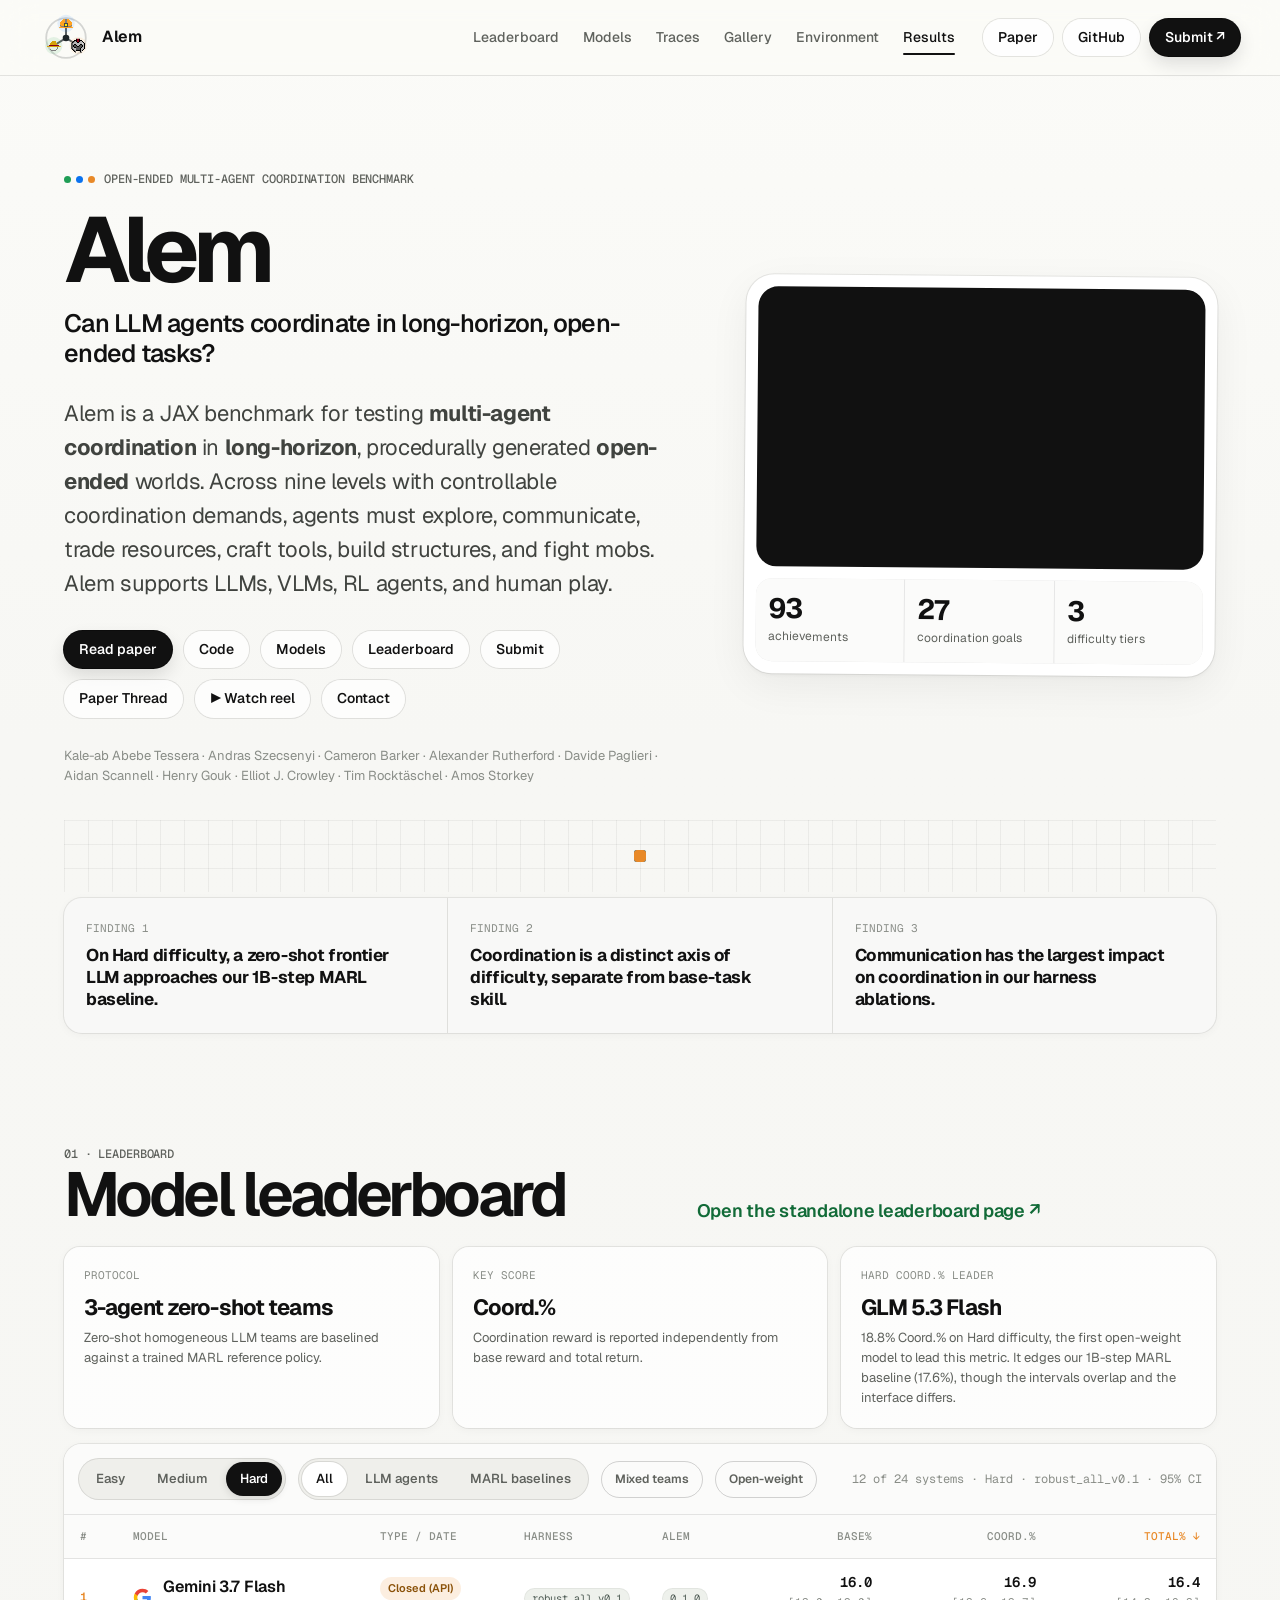
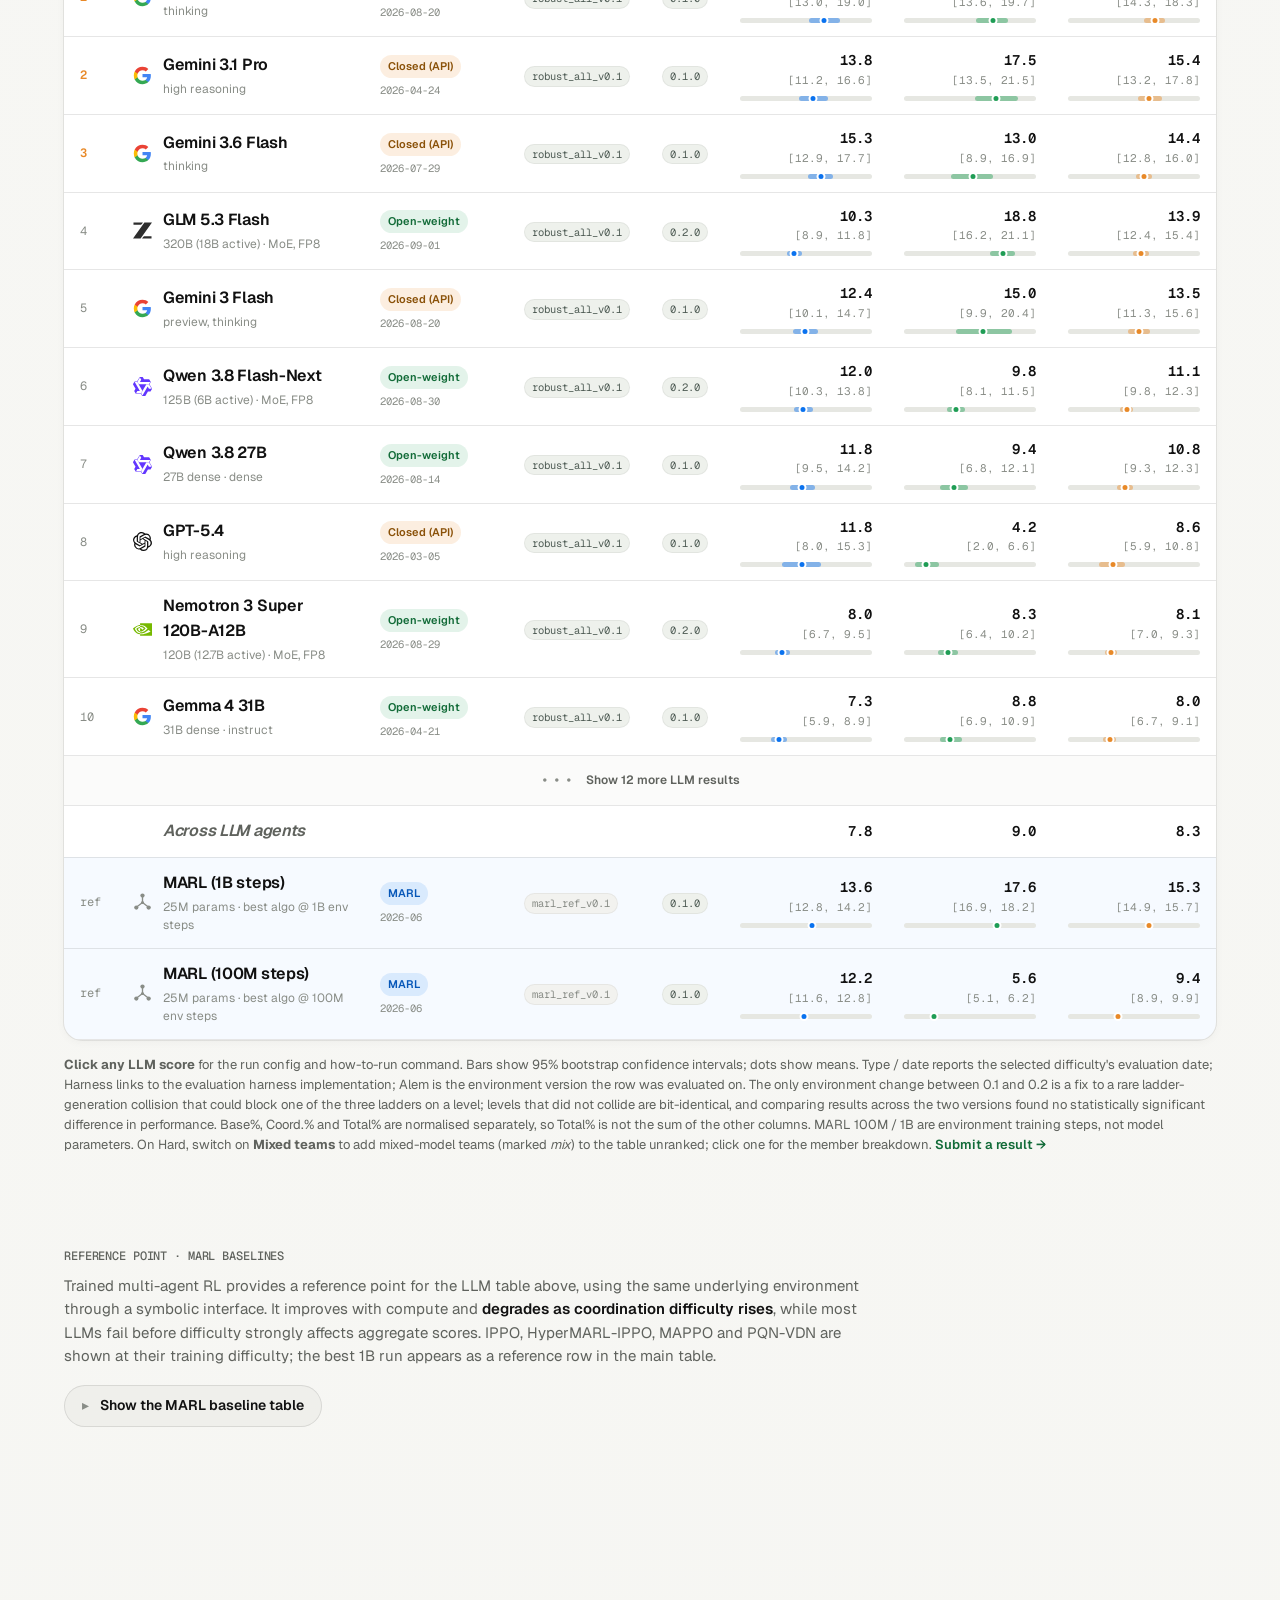
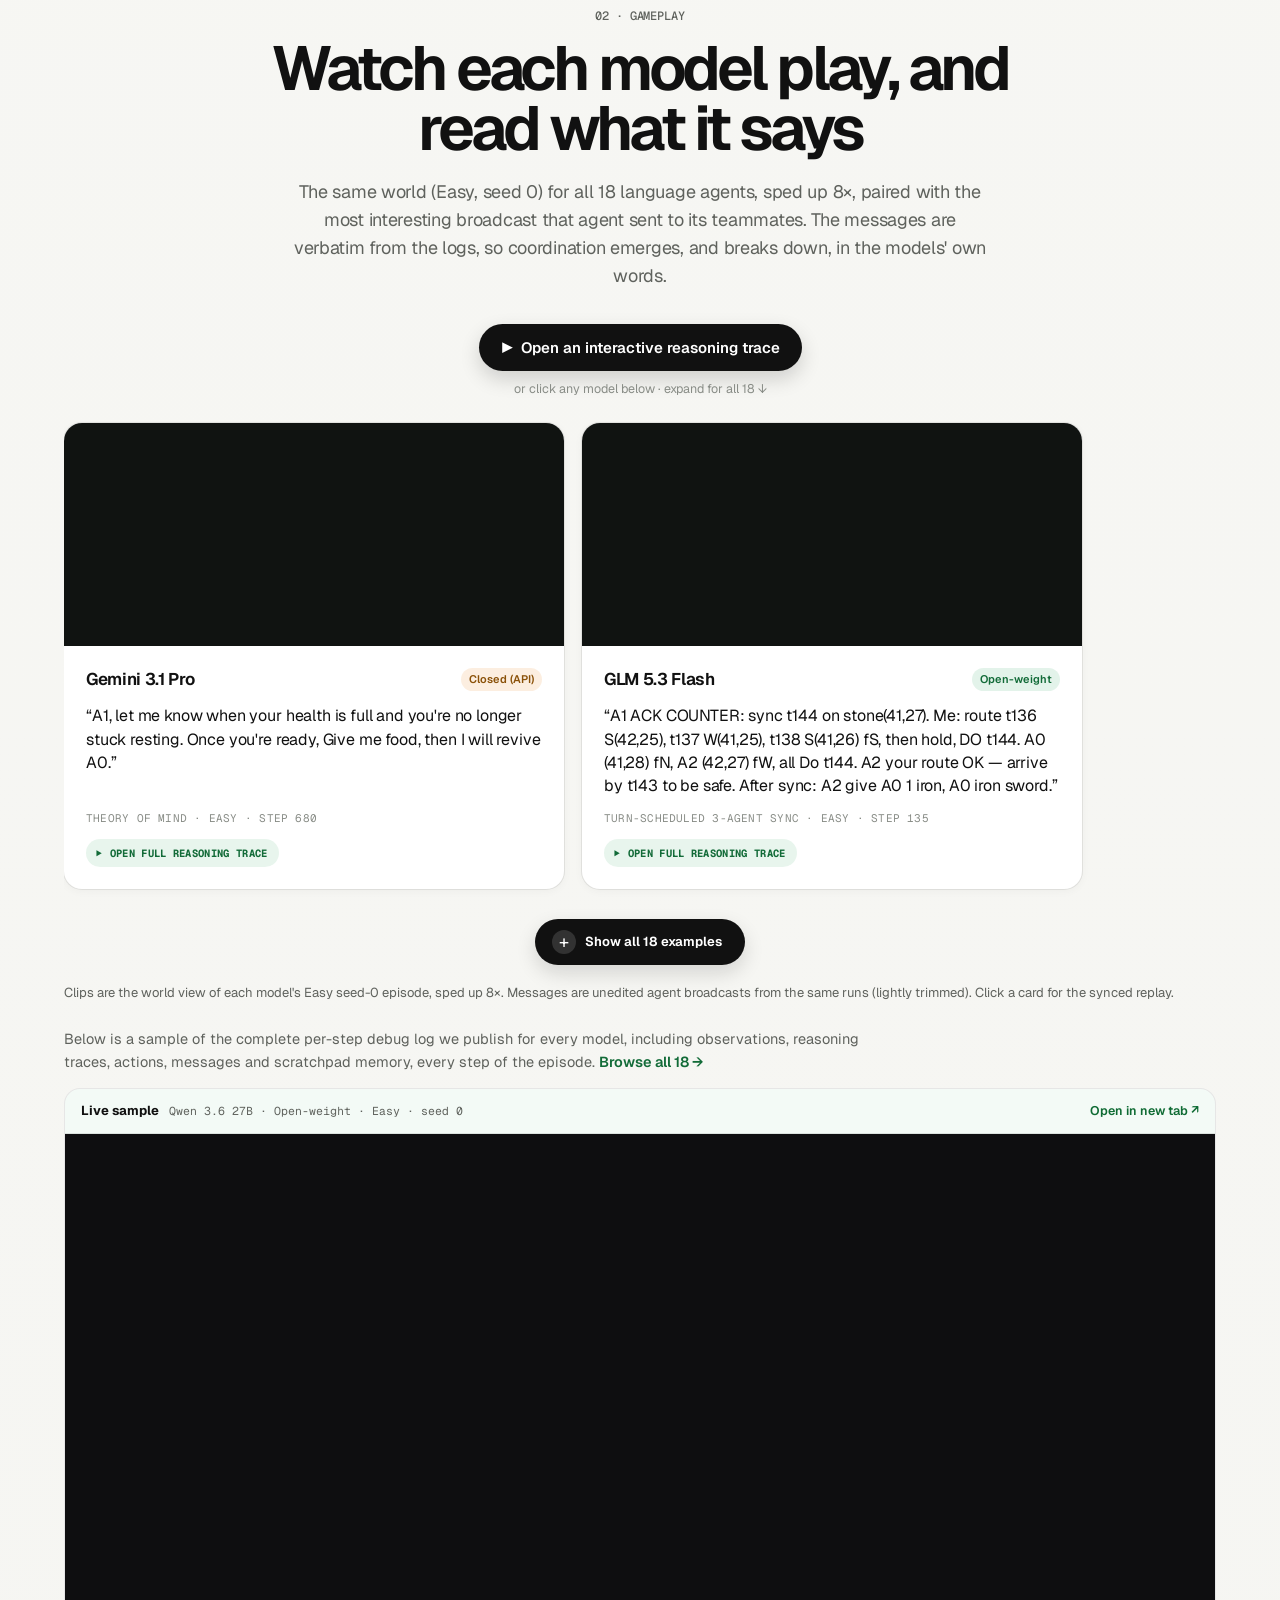
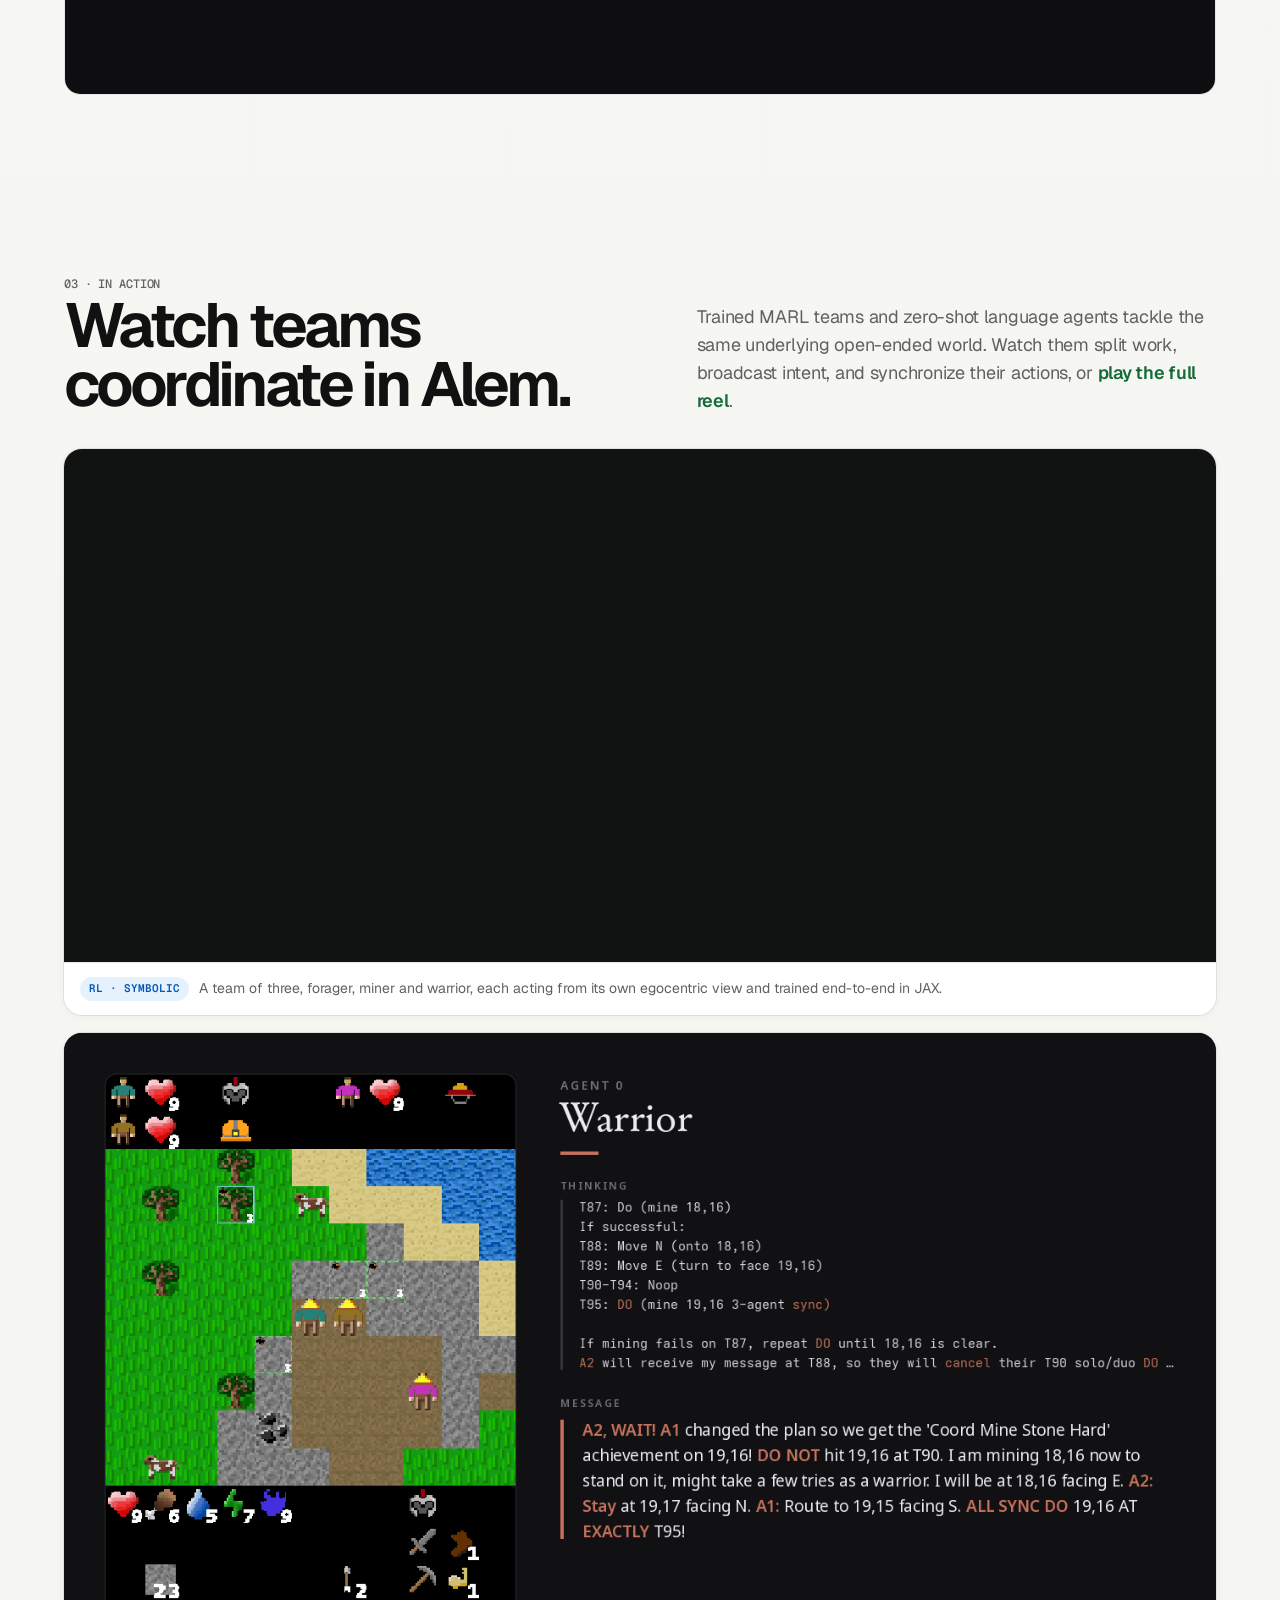
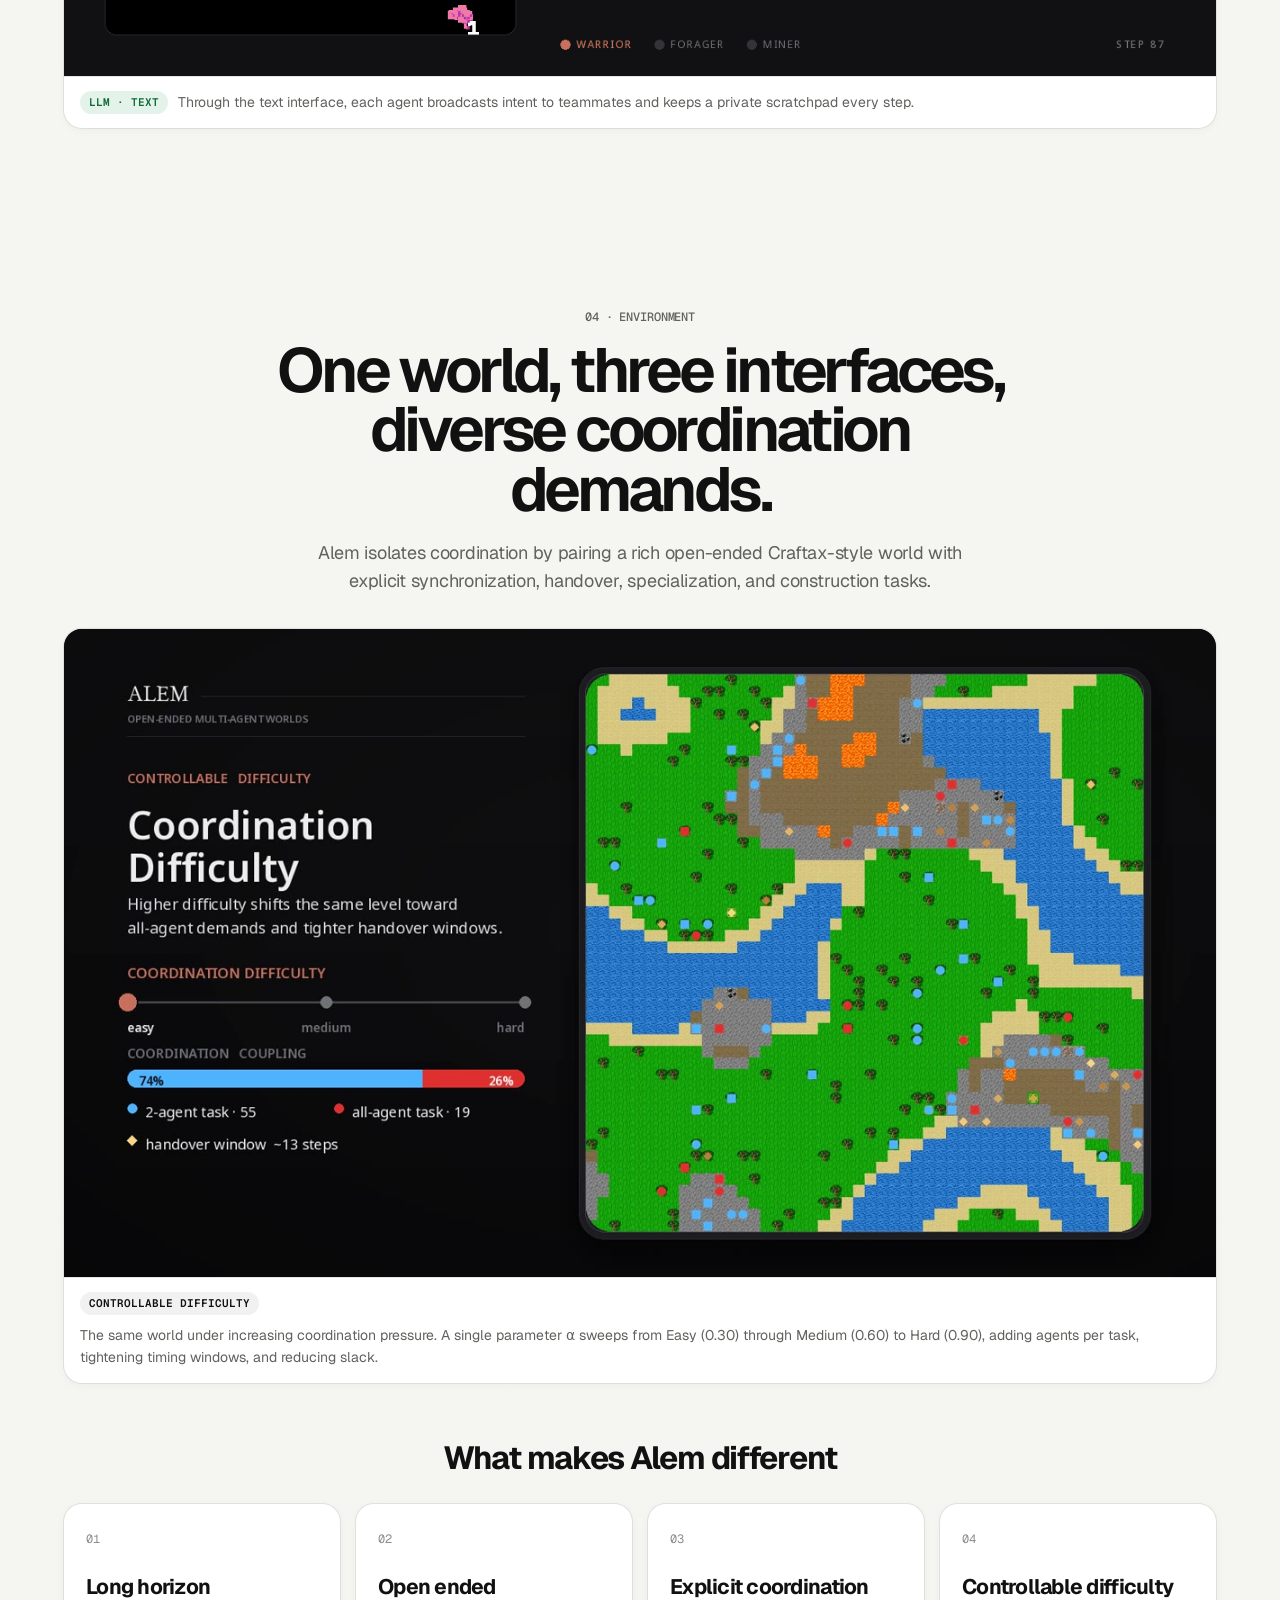
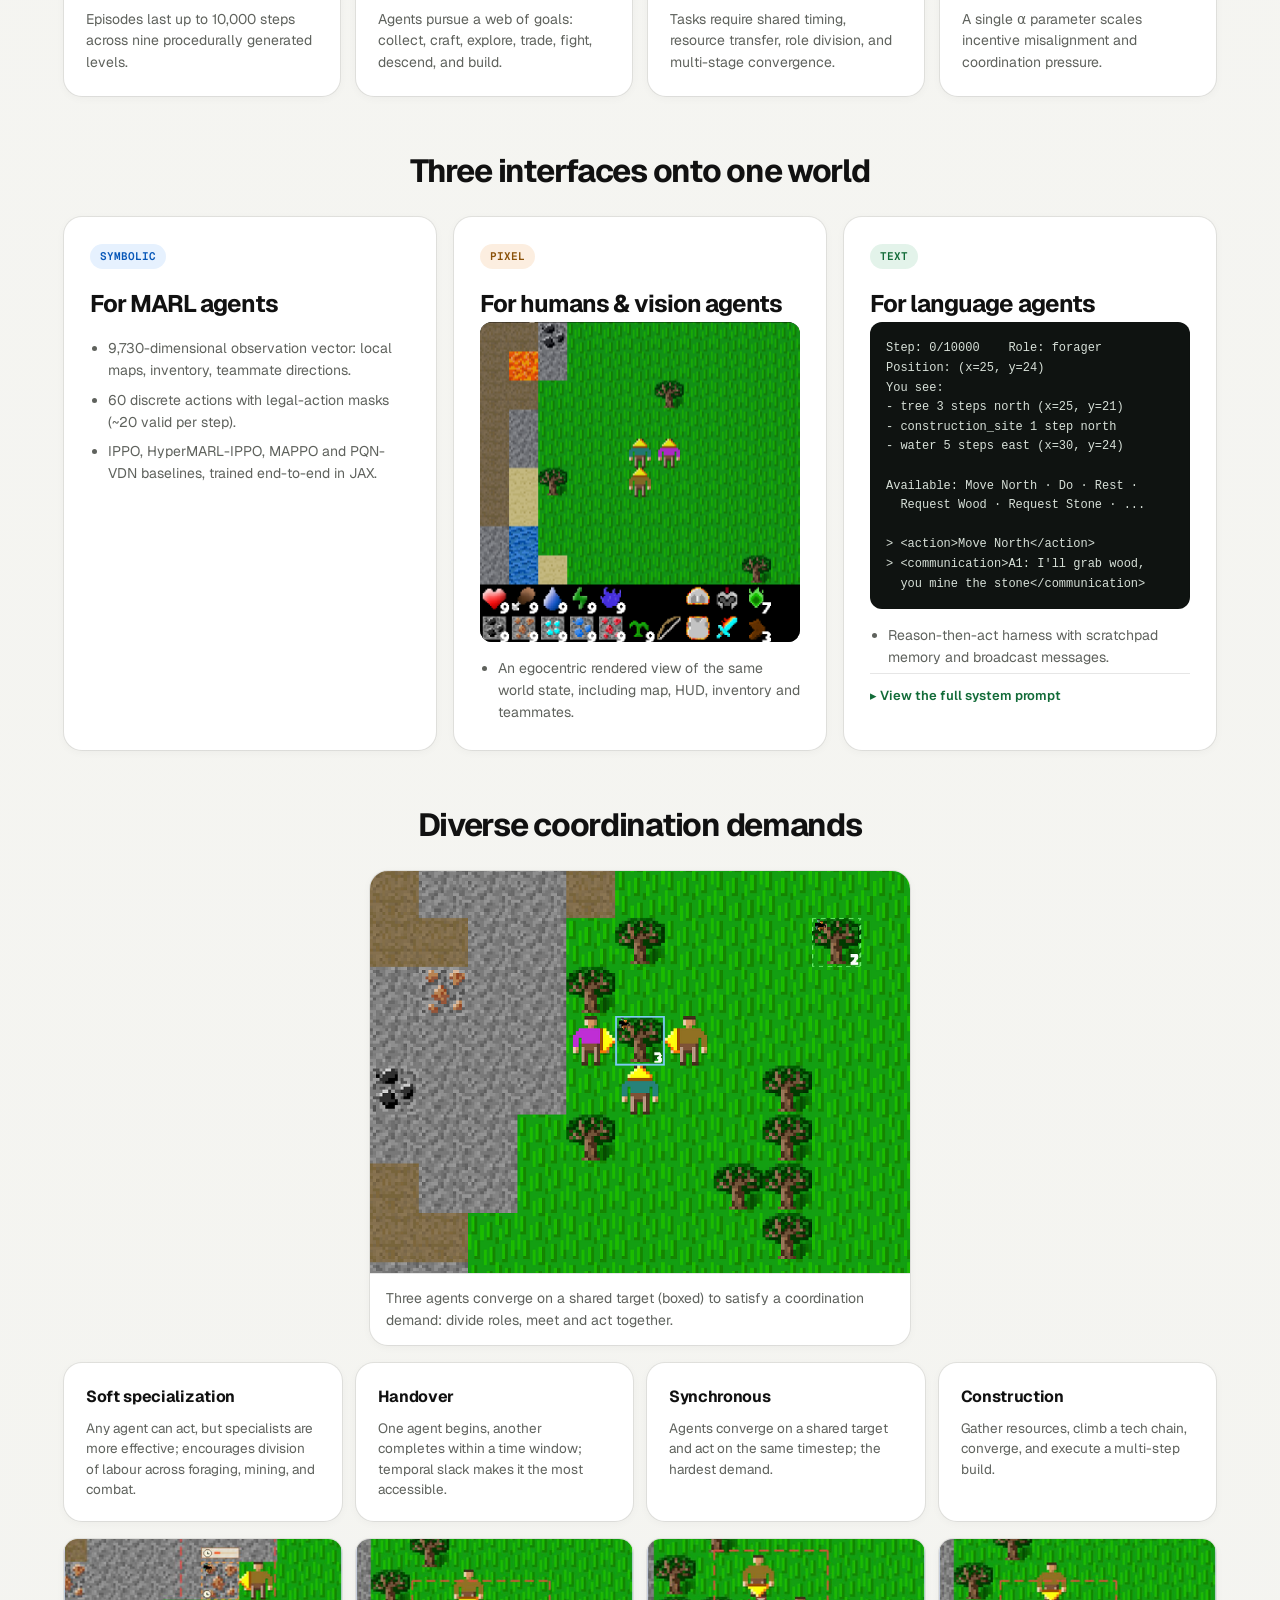
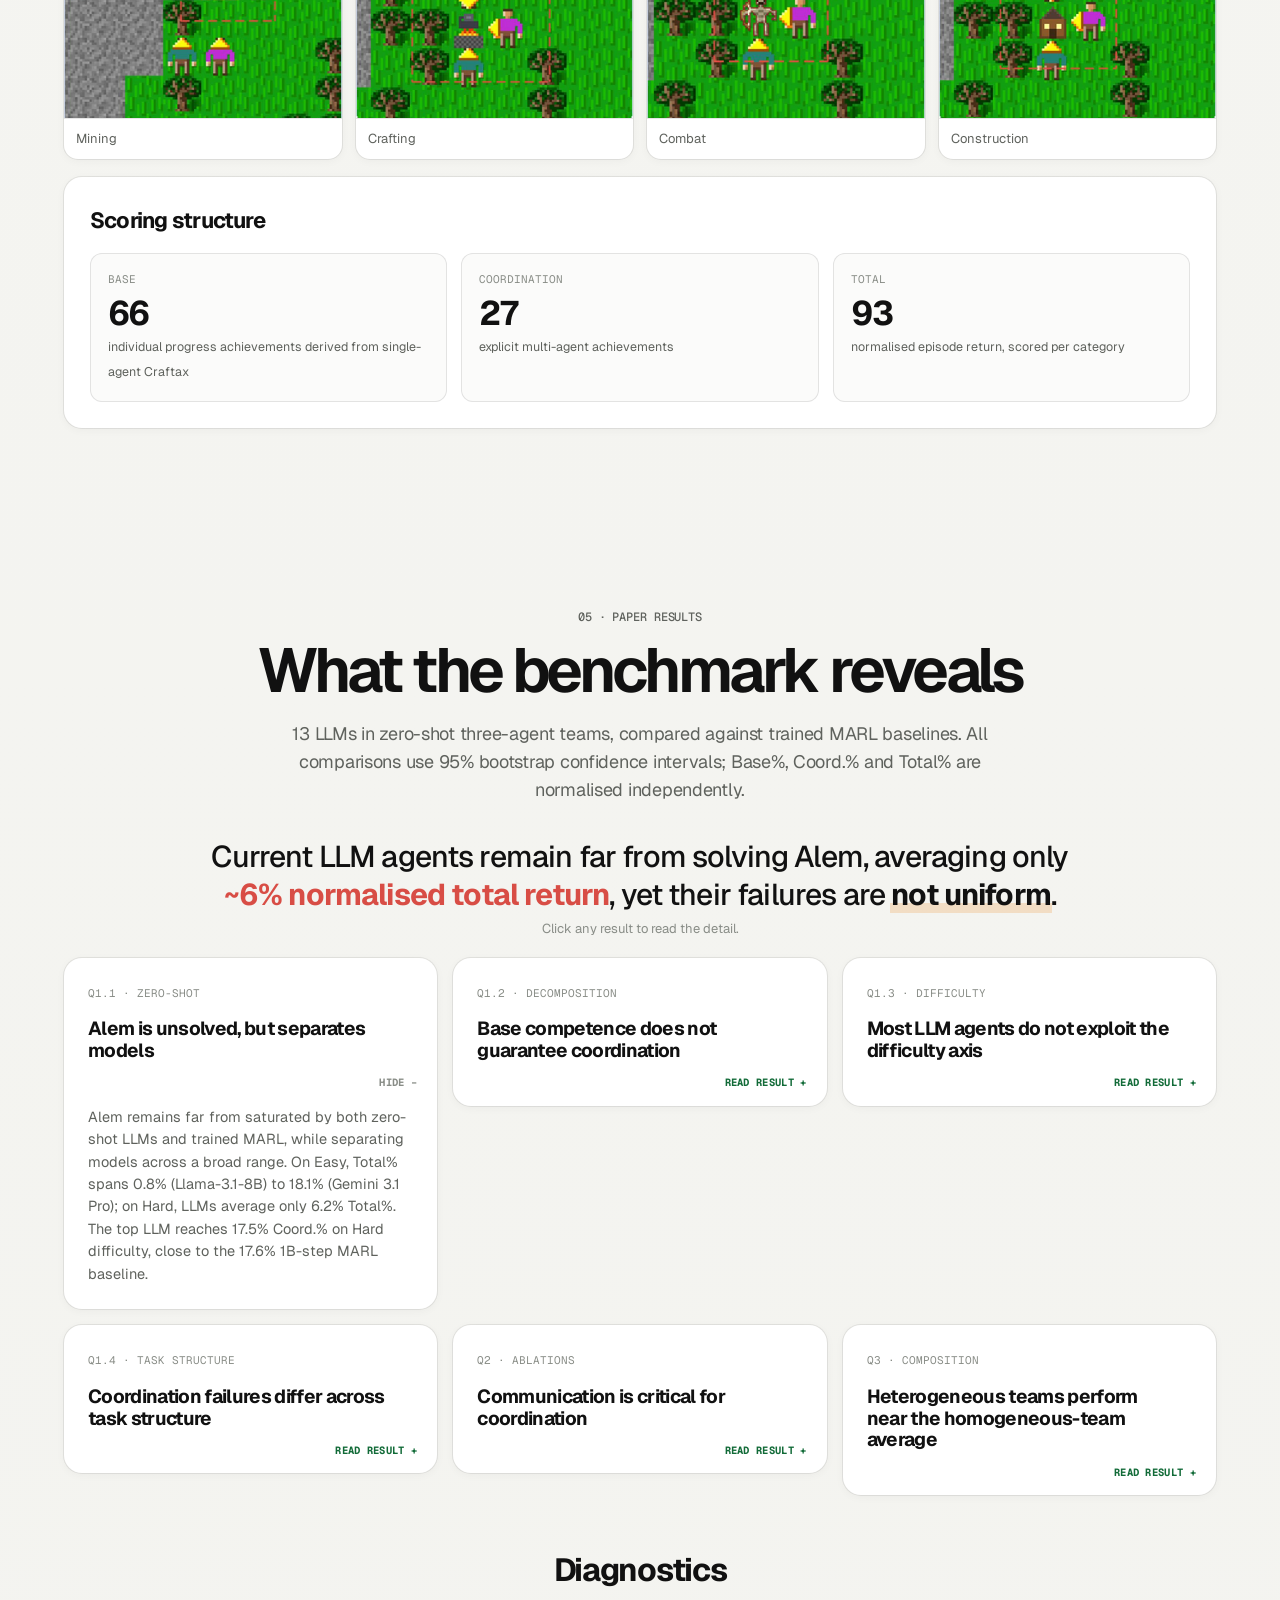
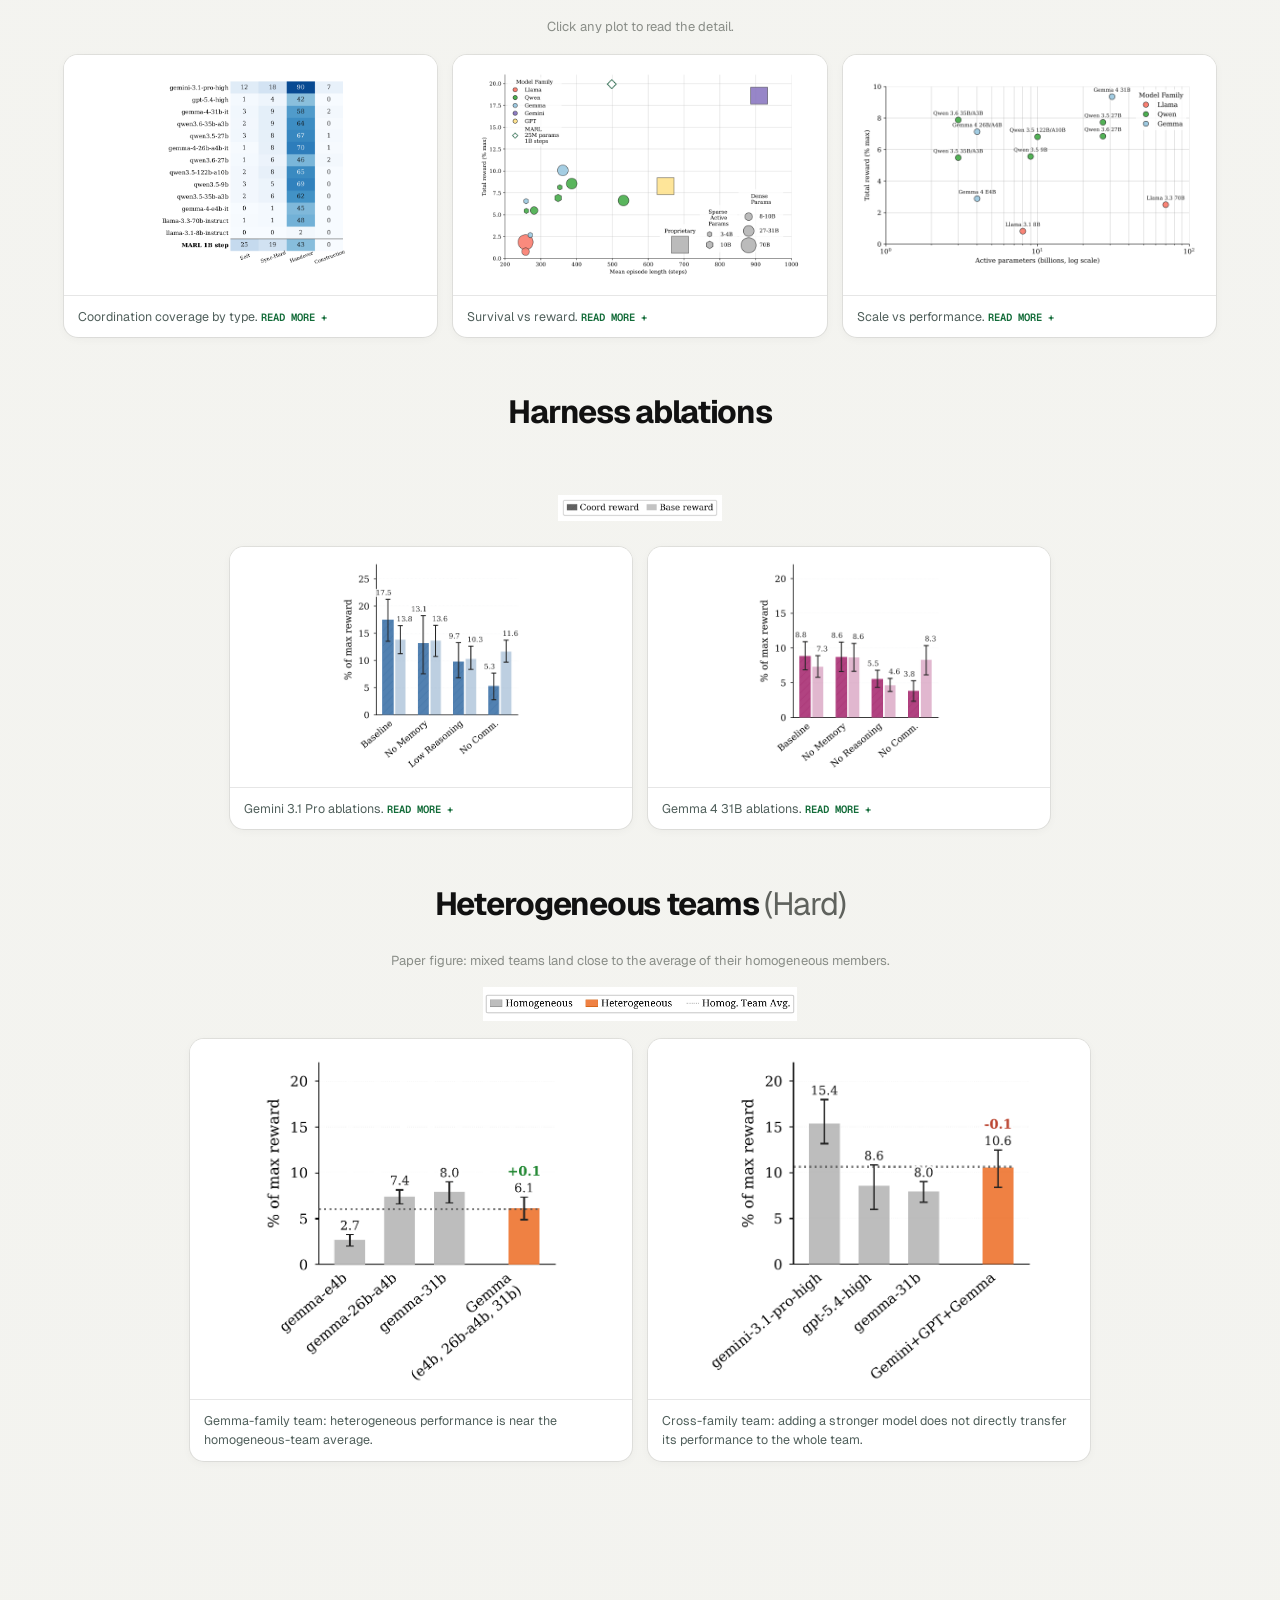
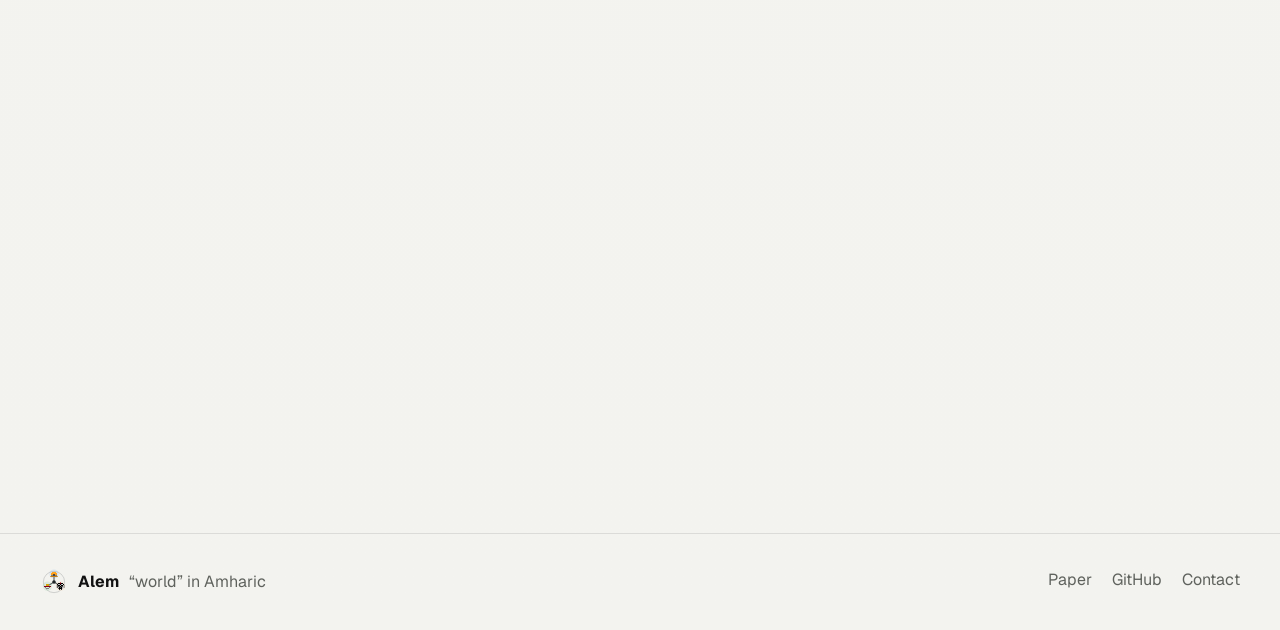
==== commit a14806c6: "feat: laguna with structured reasoning fix." ====
--- a/index.html
+++ b/index.html
@@ -130,7 +130,7 @@
               <tr>
                 <th class="col-rank">#</th>
                 <th class="col-model sortable" data-sort="name">Model</th>
-                <th class="col-type sortable" data-sort="type">Type / date</th>
+                <th class="col-type sortable" data-sort="date" title="Sort by evaluation date">Type / date</th>
                 <th class="col-harness sortable" data-sort="harness">Harness</th>
                 <th class="col-alem sortable" data-sort="alem">Alem</th>
                 <th class="col-num sortable" data-sort="base">Base%</th>
@@ -326,8 +326,8 @@
           <video class="lazy-video" data-src="assets/video/play/laguna-s-2-1.mp4" muted loop playsinline preload="none"></video>
           <div class="model-card-body">
             <div class="model-card-head"><span class="model-card-name">Laguna S 2.1</span><span class="type-pill type-open-weight">Open-weight</span></div>
-            <p class="model-quote">“Agent 1: Your drink is at 1 - critical! Stone at (29,26) needs 2-agent sync Do - I'm northwest side ready. Can you move to the south side? We both need water - check around crafting_table at (30,23). I'll stay here and wait for you.”</p>
-            <div class="model-quote-meta">Triage + sync request · Easy · step 161</div>
+            <p class="model-quote">“Agent 0: I see you're low on health at 1. Agent 1 and I are both at drink=2 critical. I'll move west 4 times to reach water at (29,30), then move toward you to help revive if needed. Let's focus on survival first.”</p>
+            <div class="model-quote-meta">Triage + revive plan · Easy · step 159</div>
           </div>
         </article>
 
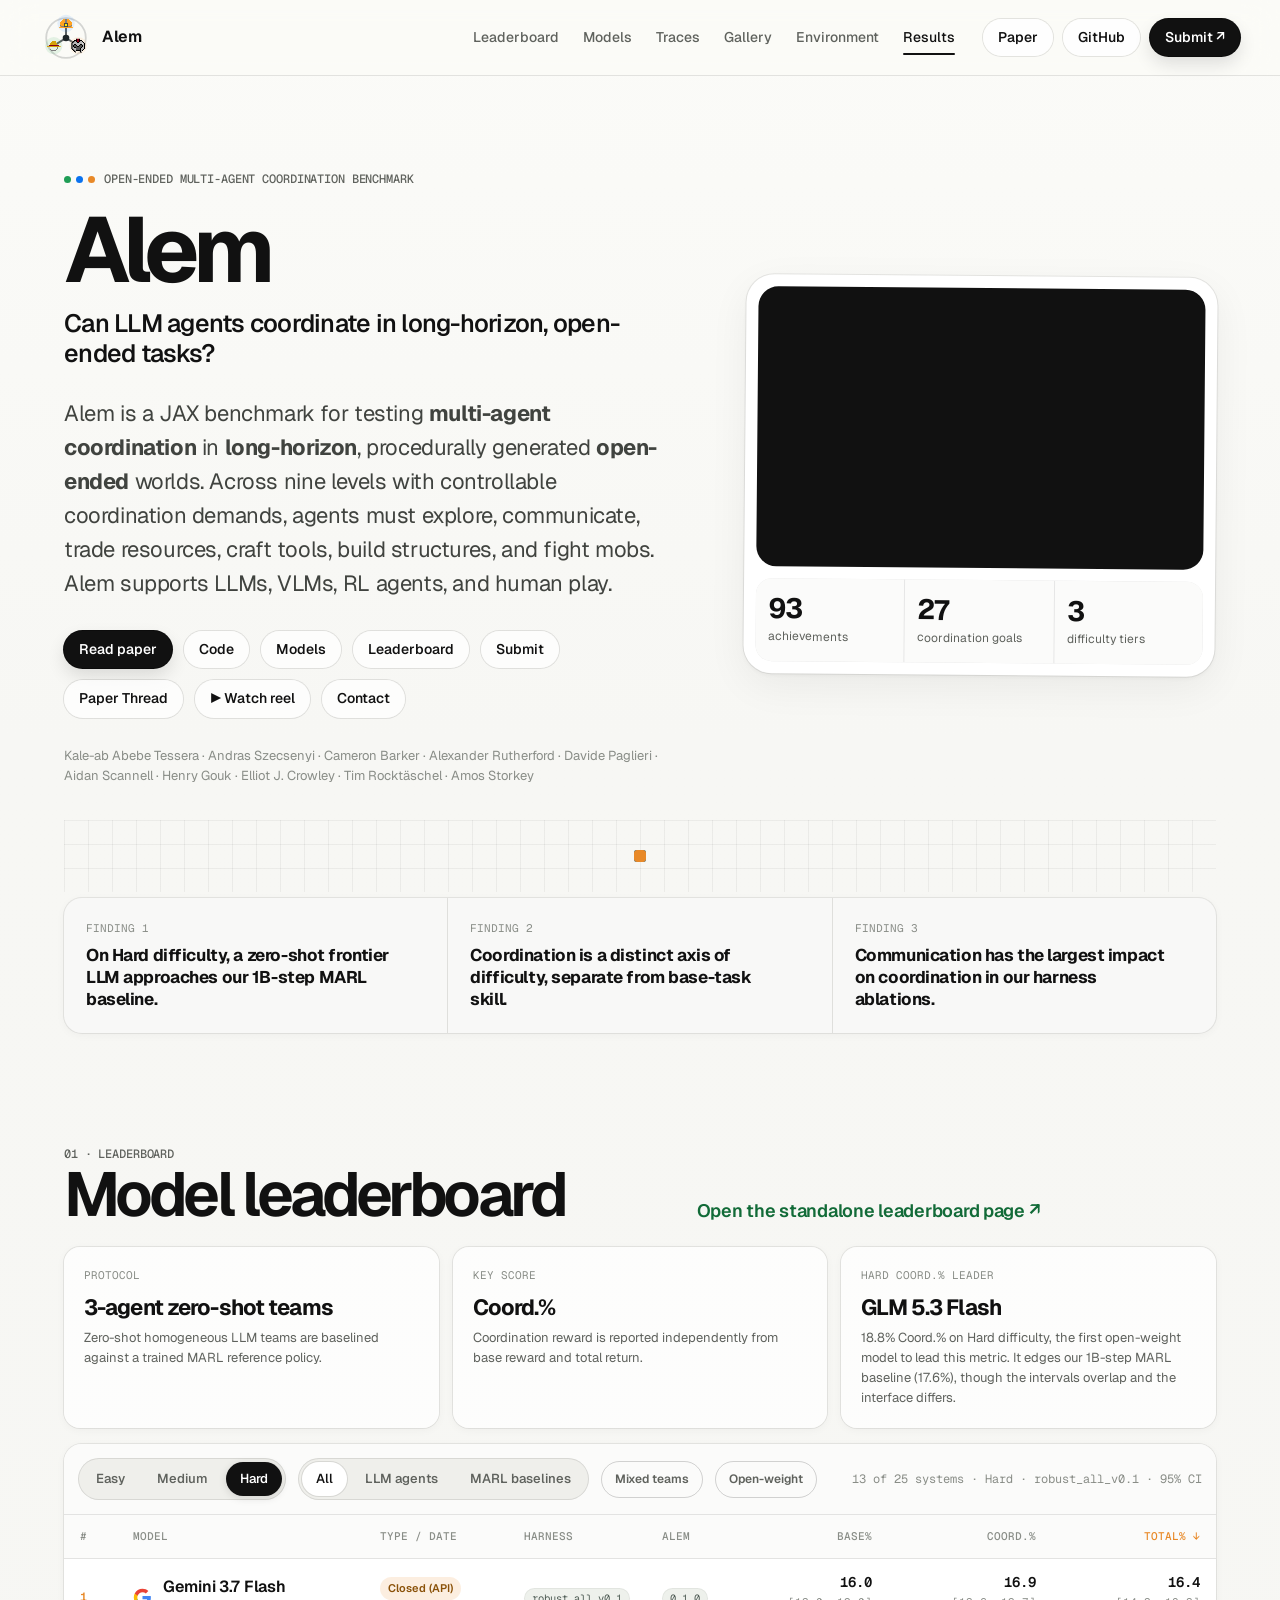
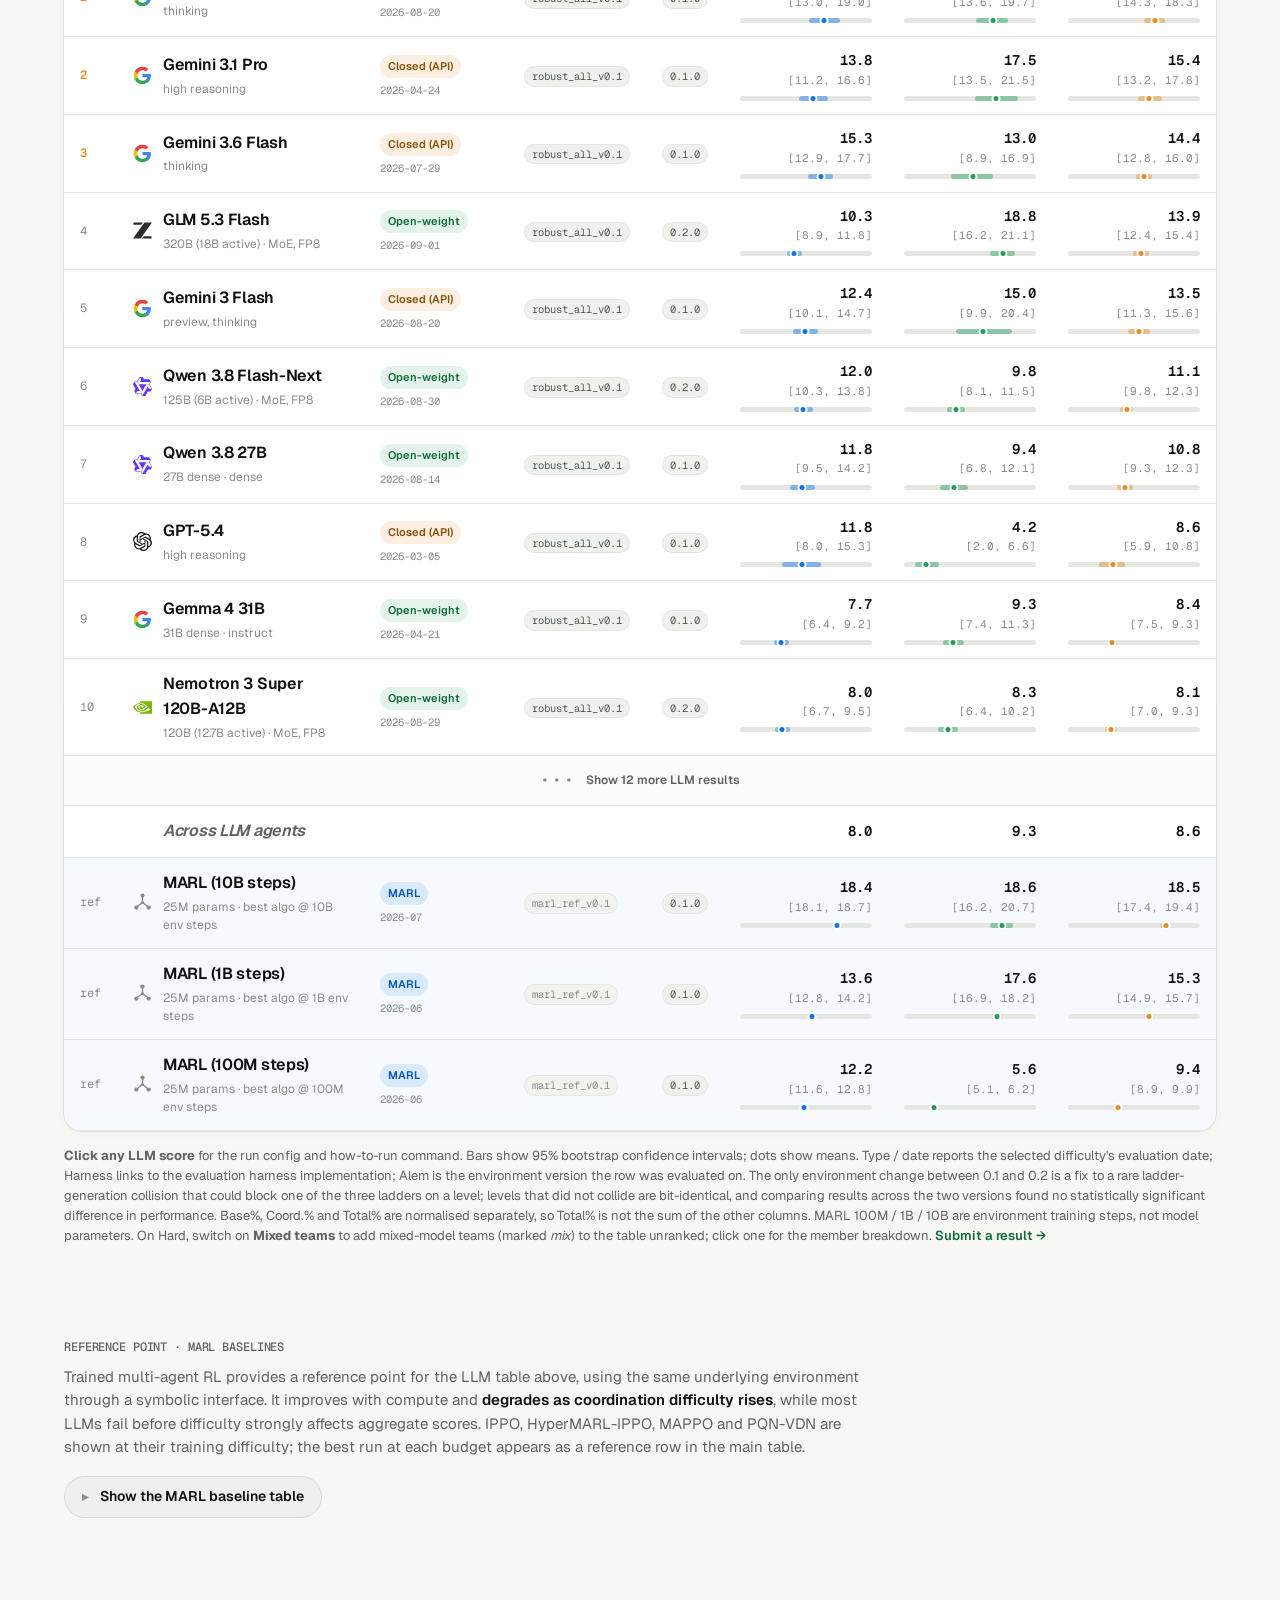
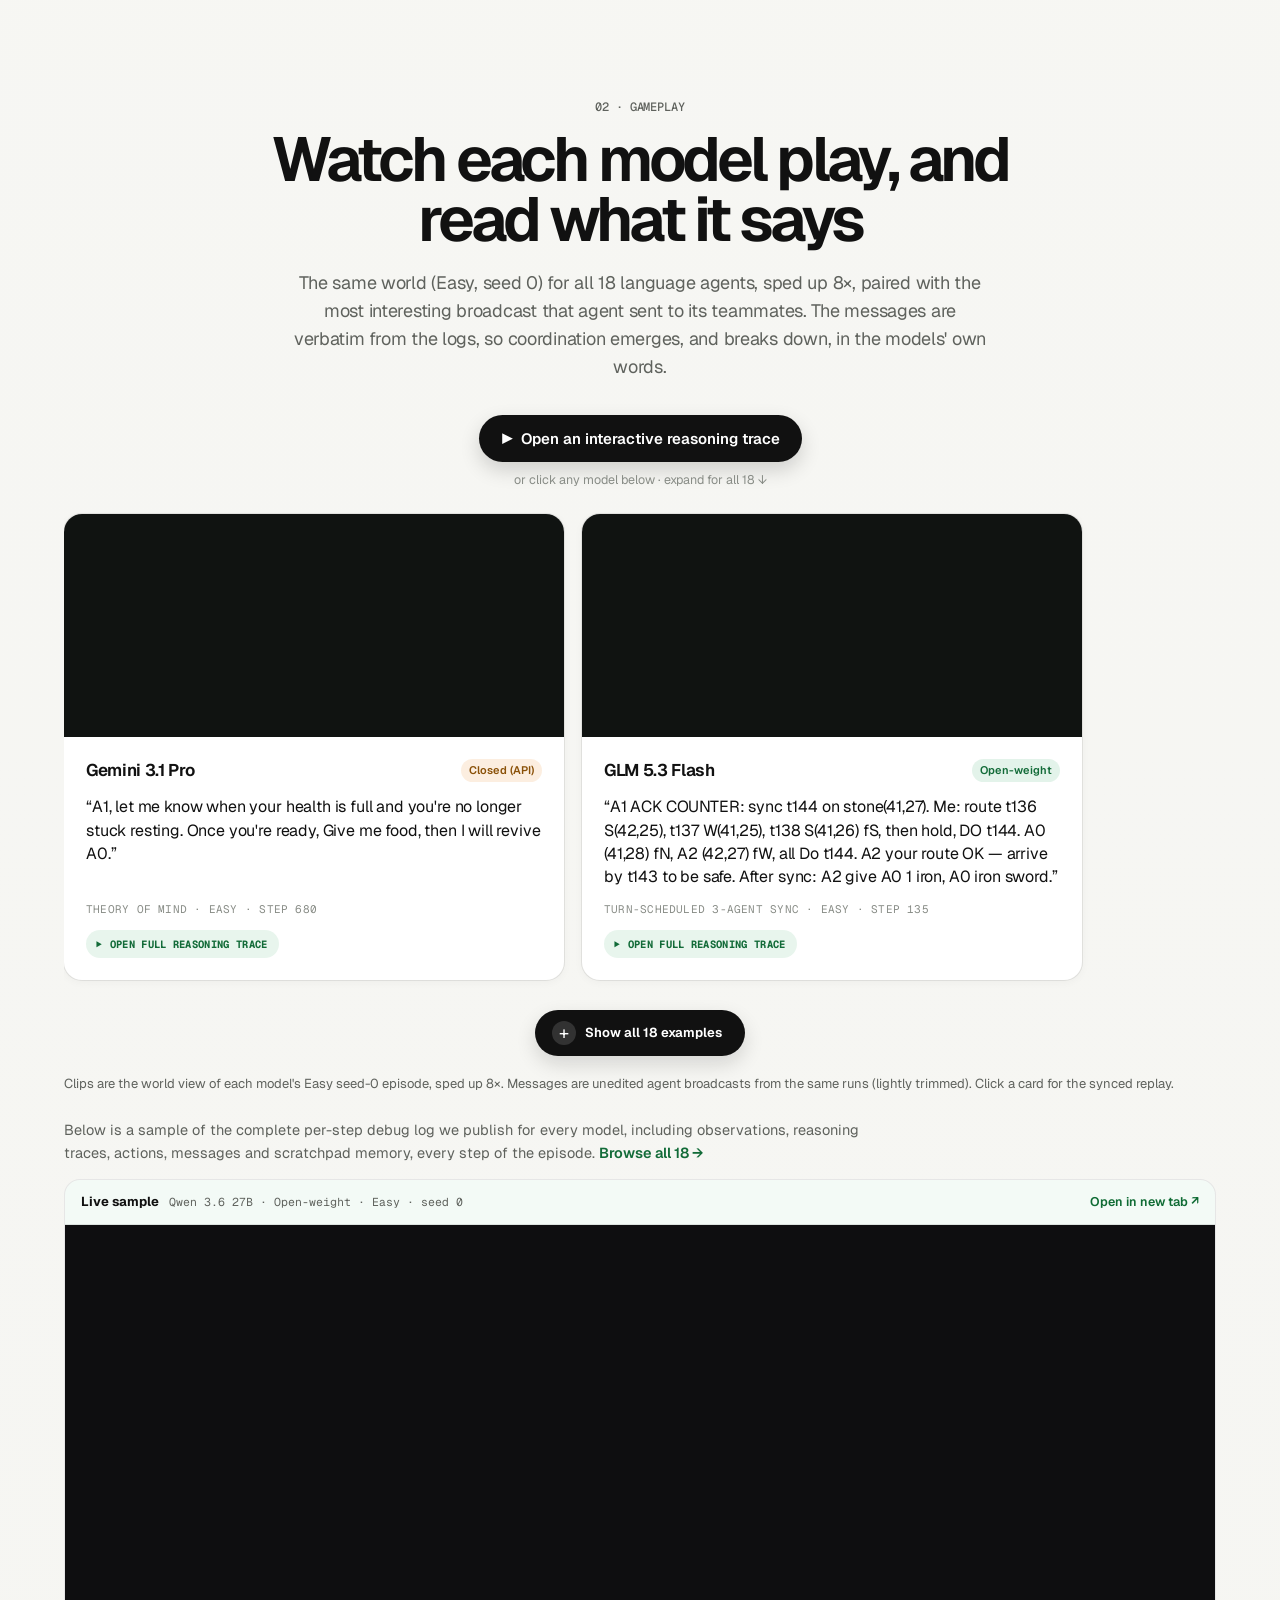
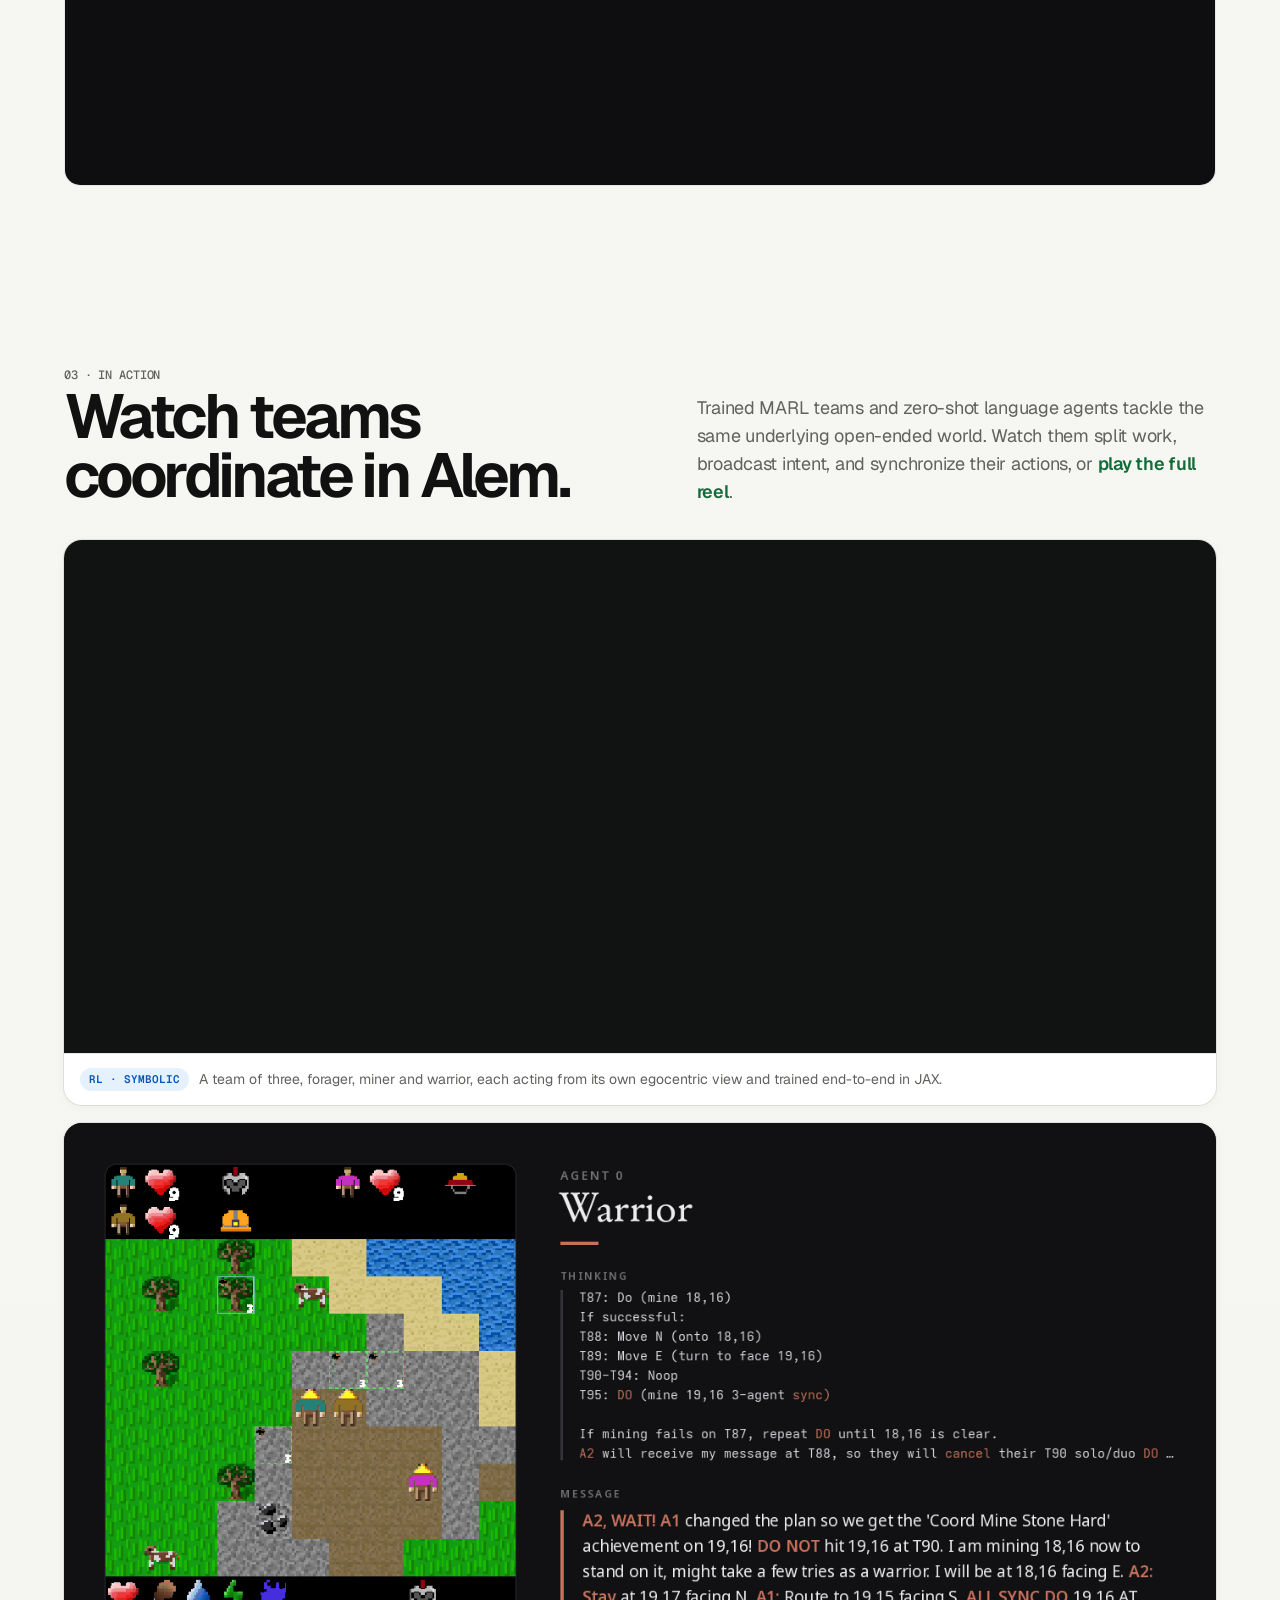
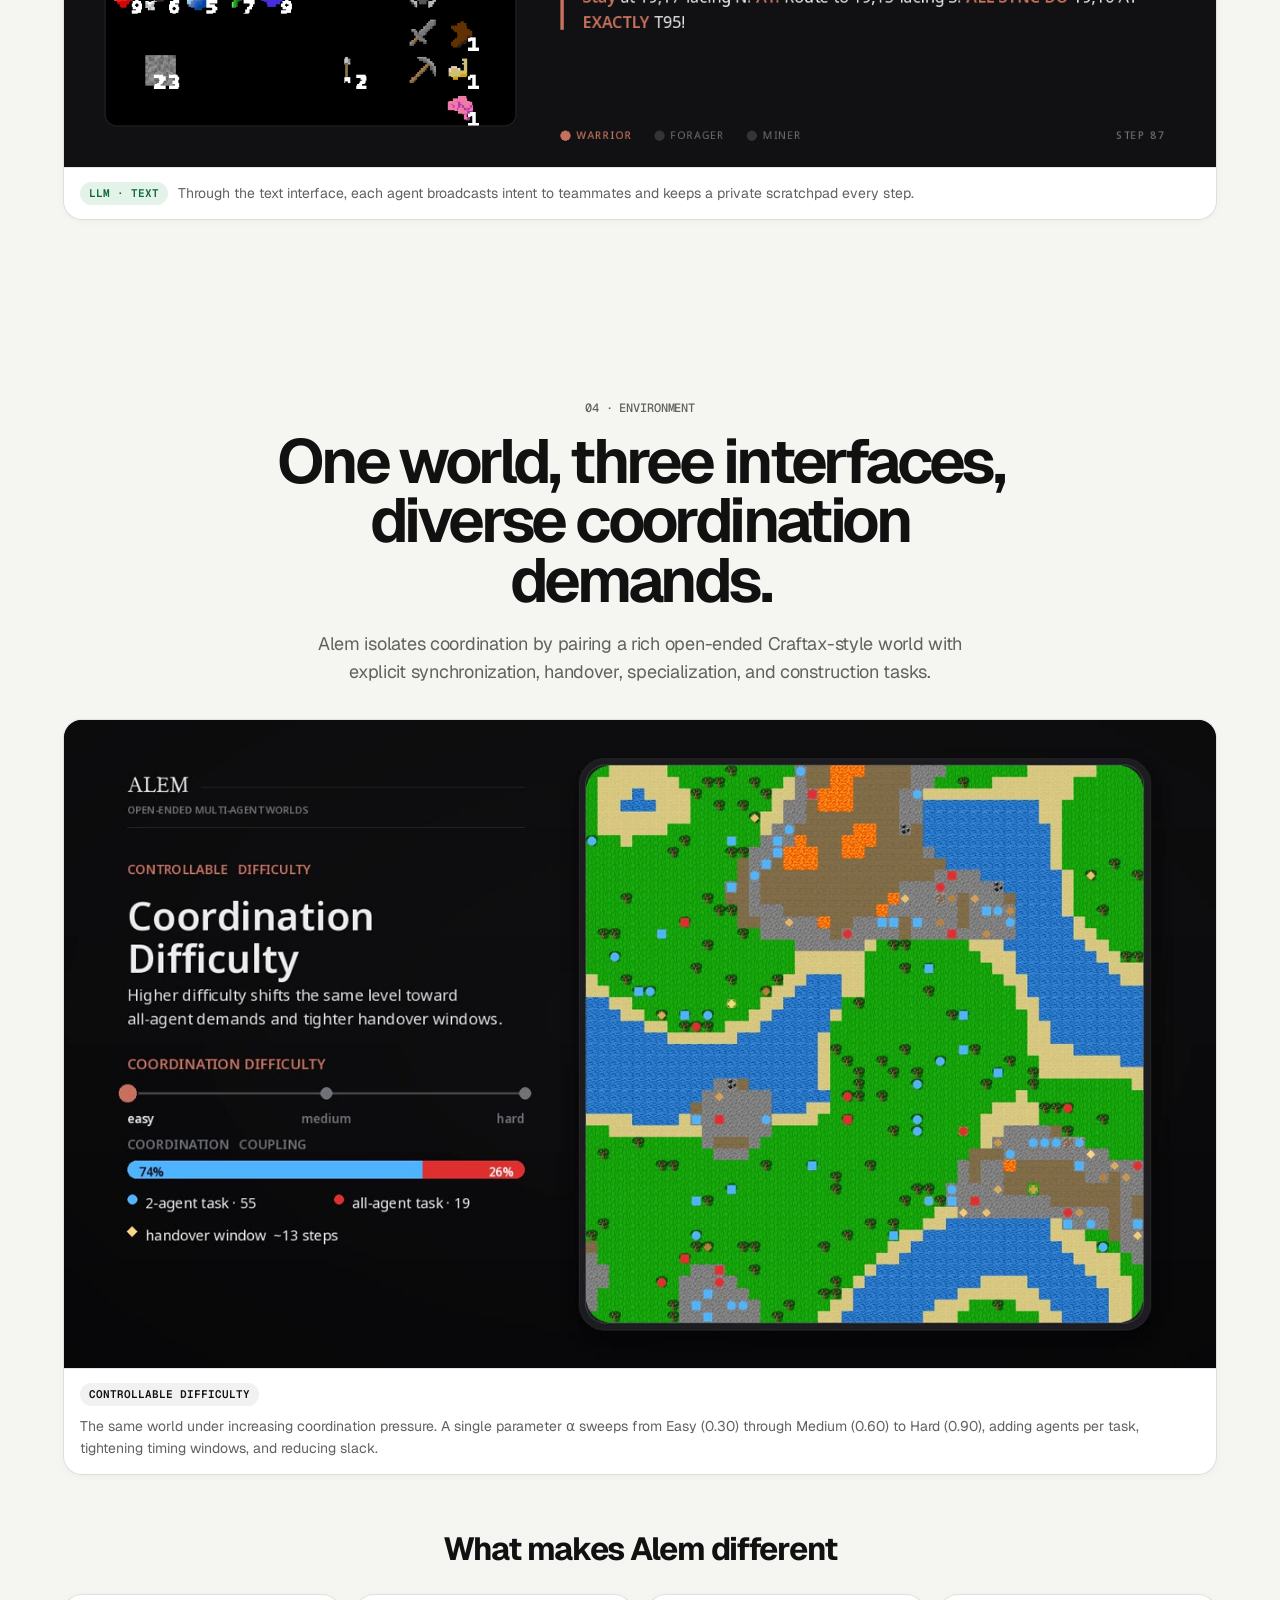
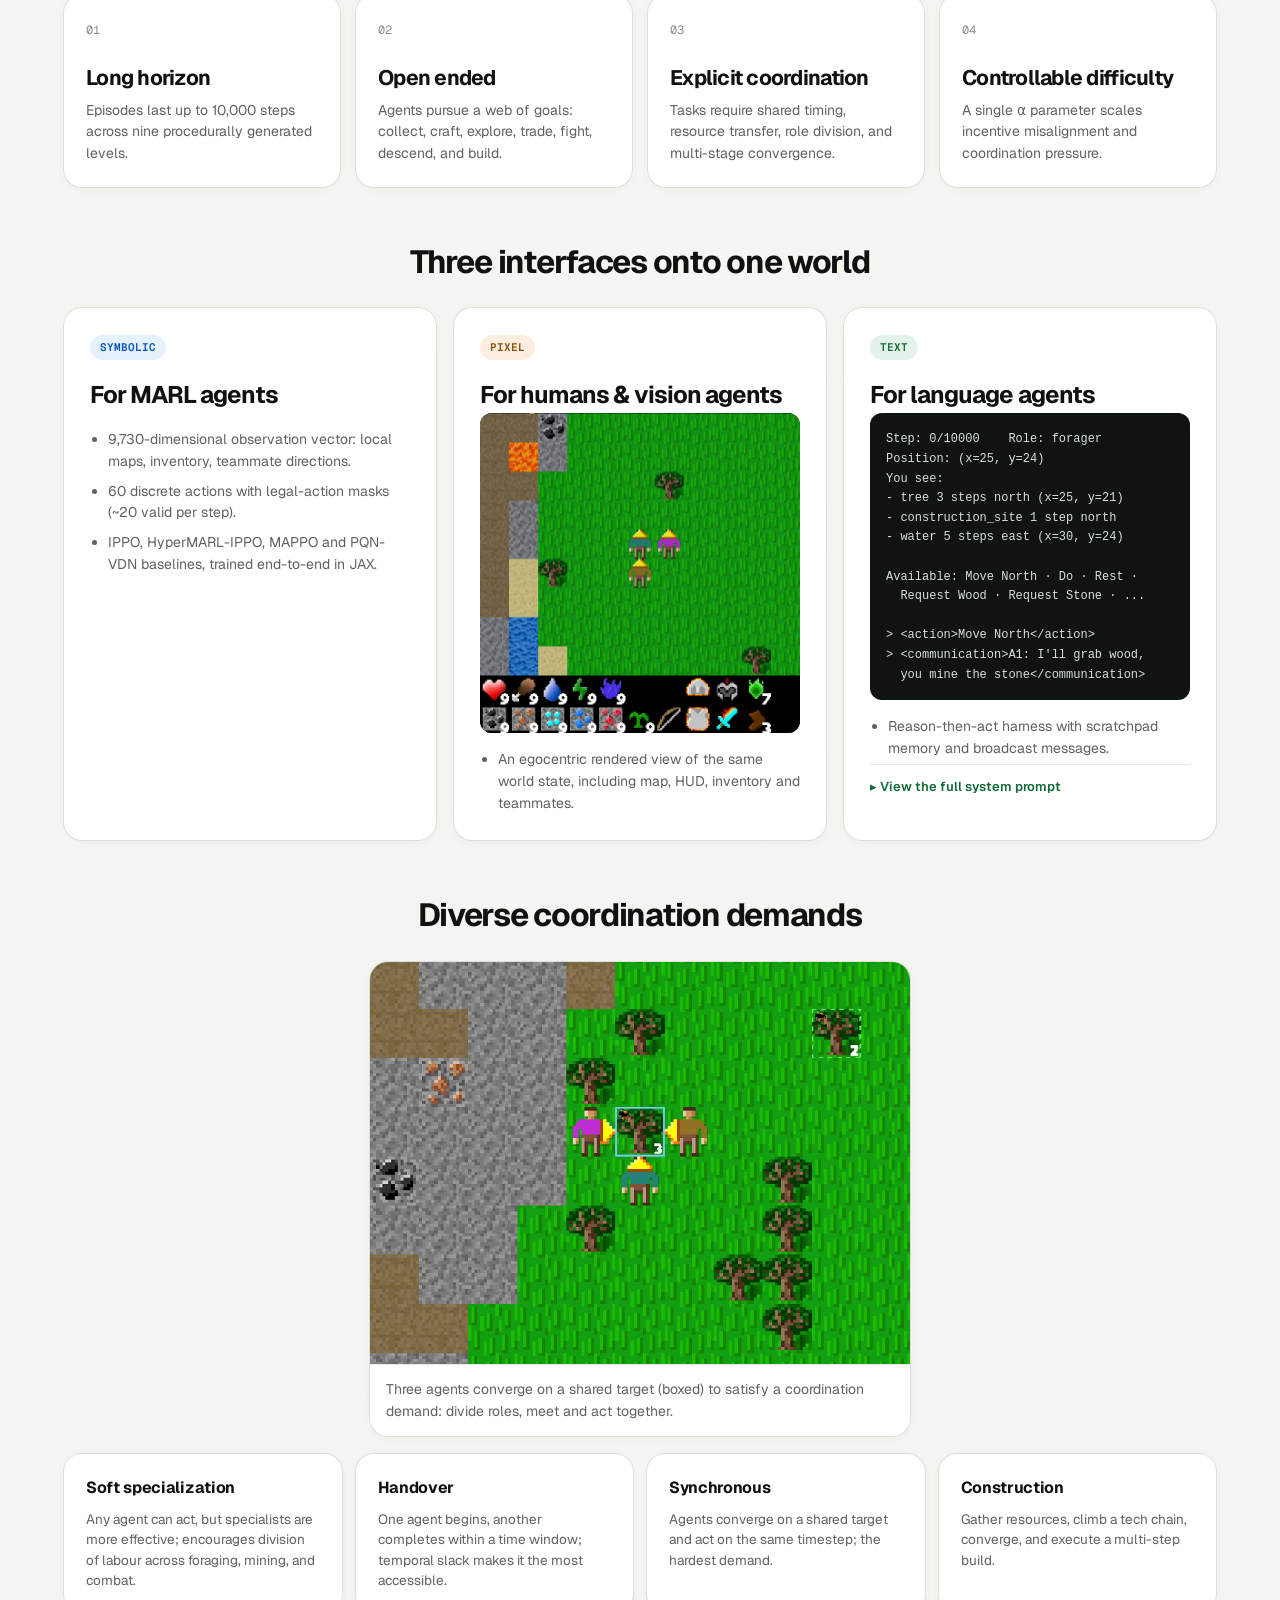
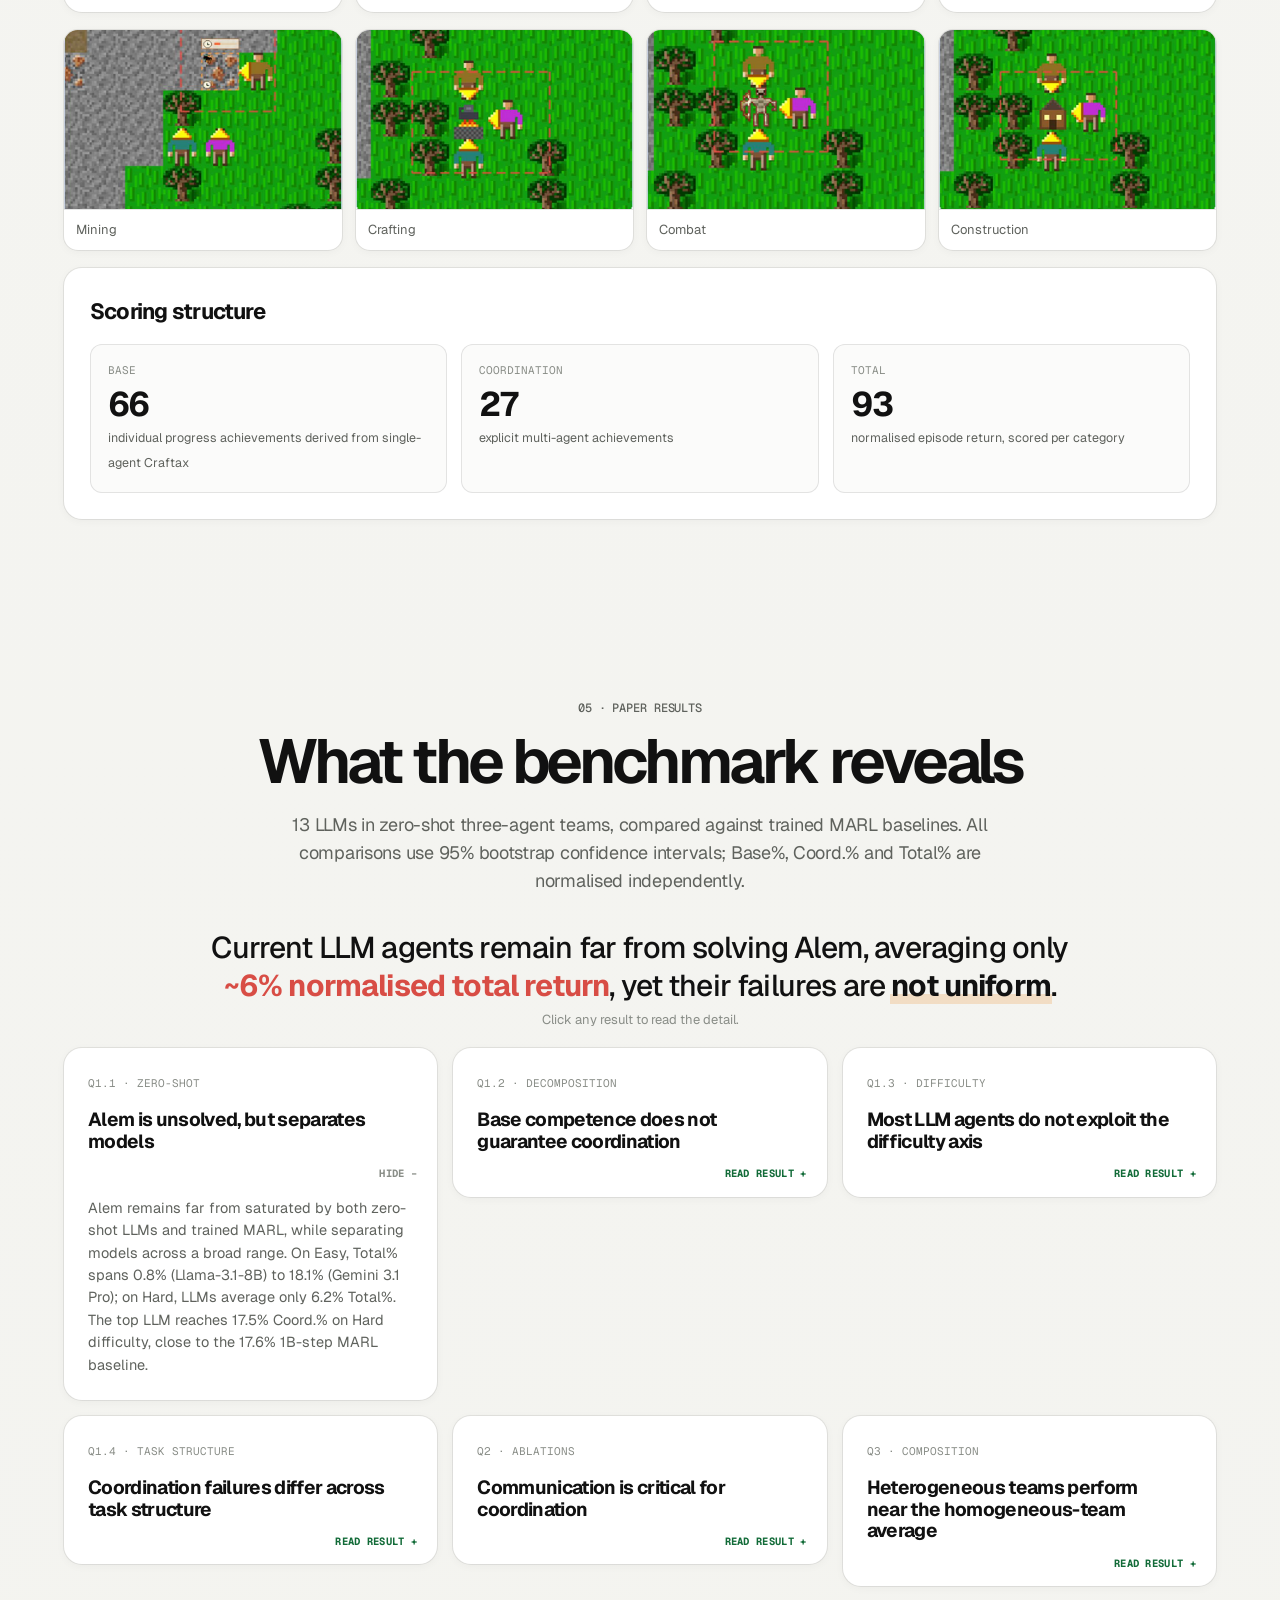
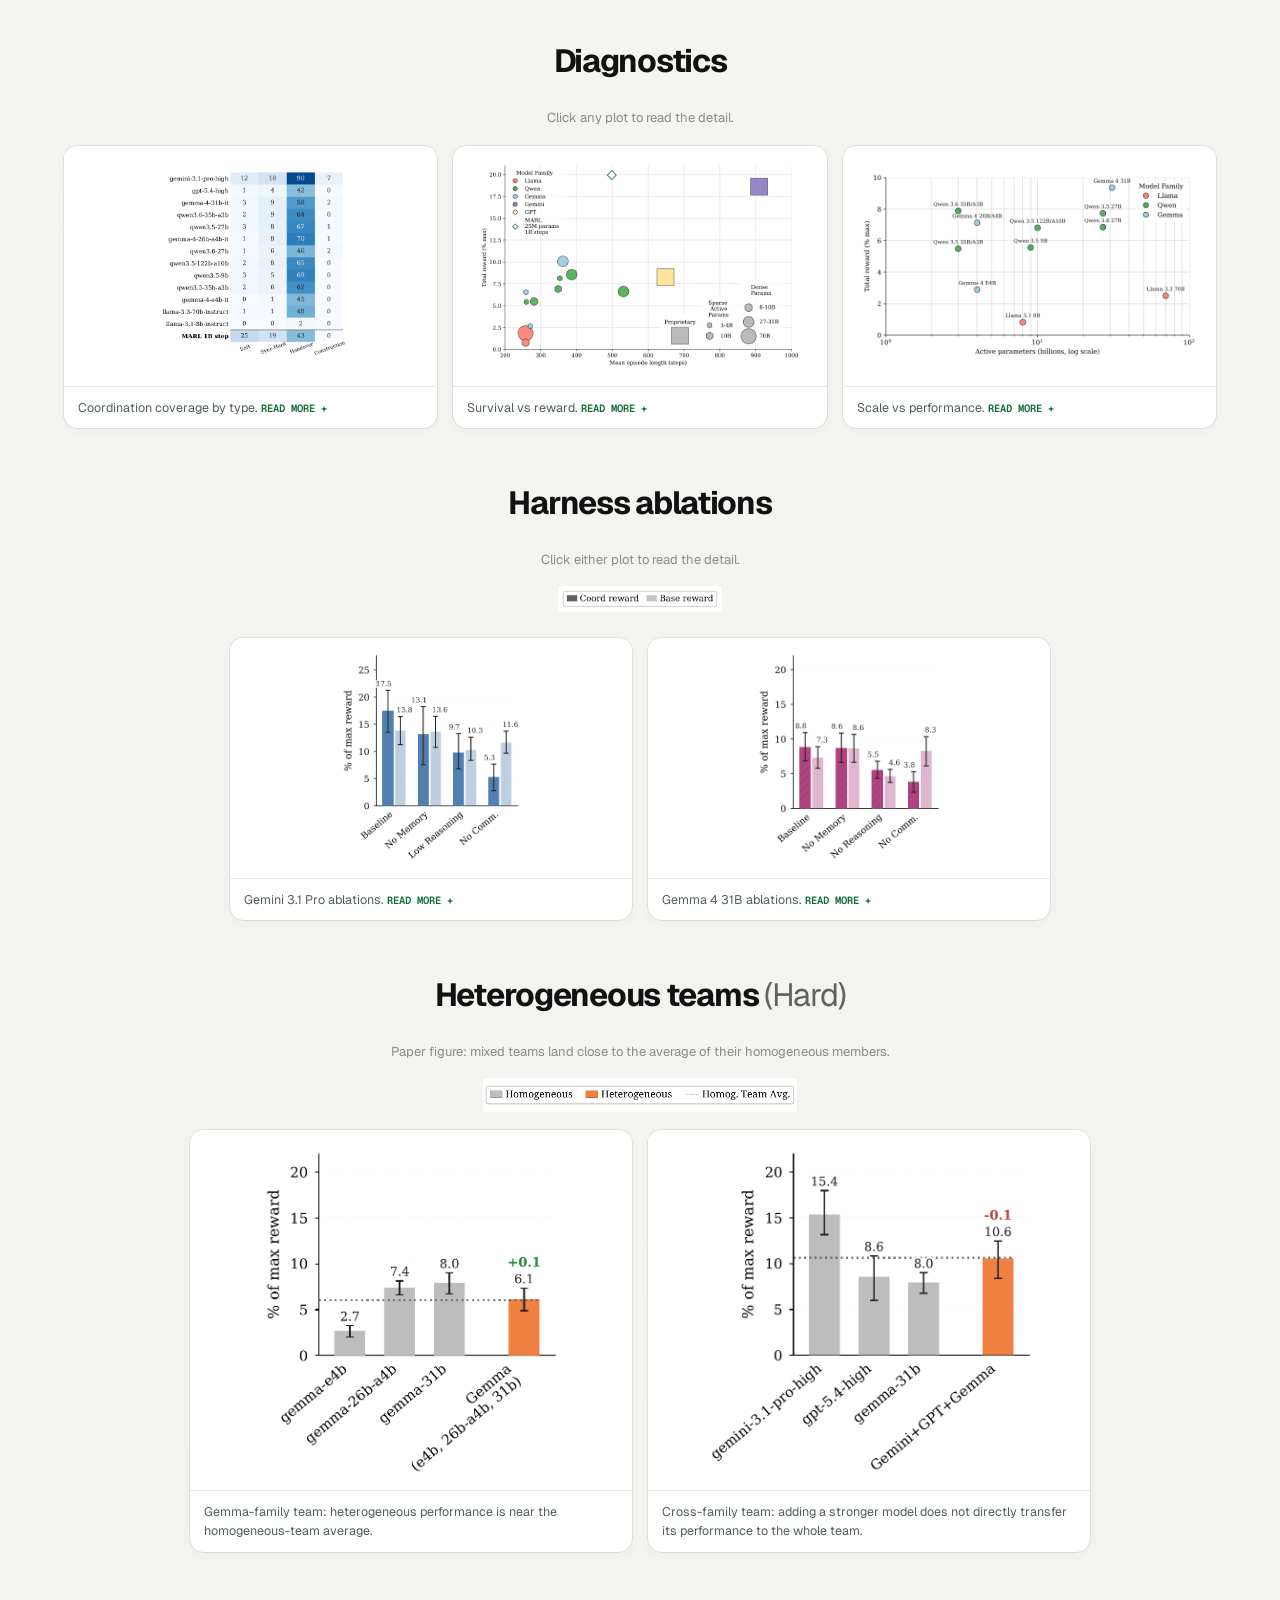
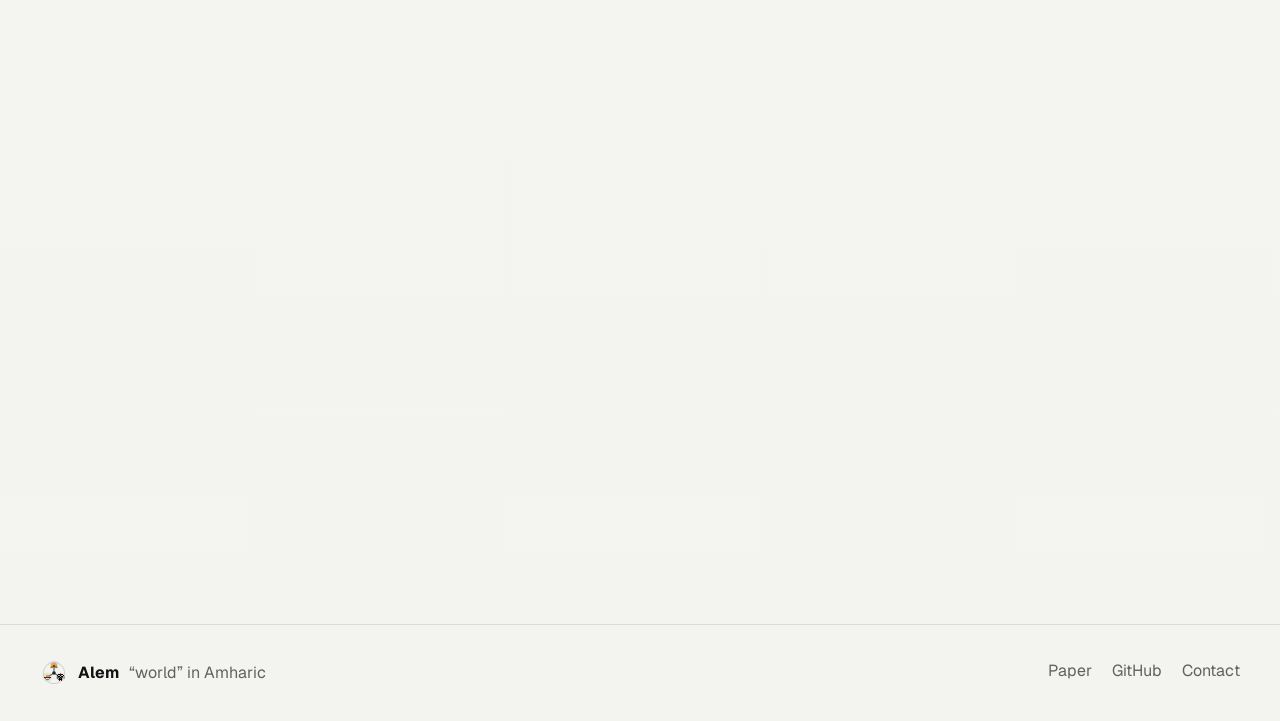
==== commit 2c81aac1: "feat: marl 10b hard result" ====
--- a/index.html
+++ b/index.html
@@ -142,13 +142,13 @@
           </table>
         </div>
       </div>
-      <p class="note"><strong>Click any LLM score</strong> for the run config and how-to-run command. Bars show 95% bootstrap confidence intervals; dots show means. Type / date reports the selected difficulty's evaluation date; Harness links to the evaluation harness implementation; Alem is the environment version the row was evaluated on. The only environment change between 0.1 and 0.2 is a fix to a rare ladder-generation collision that could block one of the three ladders on a level; levels that did not collide are bit-identical, and comparing results across the two versions found no statistically significant difference in performance. Base%, Coord.% and Total% are normalised separately, so Total% is not the sum of the other columns. MARL 100M / 1B are environment training steps, not model parameters. On Hard, switch on <strong>Mixed teams</strong> to add mixed-model teams (marked <em>mix</em>) to the table unranked; click one for the member breakdown. <a href="https://github.com/alem-world/alem-env/blob/main/SUBMISSION.md" target="_blank" rel="noopener">Submit a result →</a></p>
+      <p class="note"><strong>Click any LLM score</strong> for the run config and how-to-run command. Bars show 95% bootstrap confidence intervals; dots show means. Type / date reports the selected difficulty's evaluation date; Harness links to the evaluation harness implementation; Alem is the environment version the row was evaluated on. The only environment change between 0.1 and 0.2 is a fix to a rare ladder-generation collision that could block one of the three ladders on a level; levels that did not collide are bit-identical, and comparing results across the two versions found no statistically significant difference in performance. Base%, Coord.% and Total% are normalised separately, so Total% is not the sum of the other columns. MARL 100M / 1B / 10B are environment training steps, not model parameters. On Hard, switch on <strong>Mixed teams</strong> to add mixed-model teams (marked <em>mix</em>) to the table unranked; click one for the member breakdown. <a href="https://github.com/alem-world/alem-env/blob/main/SUBMISSION.md" target="_blank" rel="noopener">Submit a result →</a></p>
     </section>
 
     <section class="section board secondary-board" id="rl-leaderboard">
       <div class="marl-head">
         <div class="eyebrow">Reference point · MARL baselines</div>
-        <p>Trained multi-agent RL provides a reference point for the LLM table above, using the same underlying environment through a symbolic interface. It improves with compute and <strong>degrades as coordination difficulty rises</strong>, while most LLMs fail before difficulty strongly affects aggregate scores. IPPO, HyperMARL-IPPO, MAPPO and PQN-VDN are shown at their training difficulty; the best 1B run appears as a reference row in the main table.</p>
+        <p>Trained multi-agent RL provides a reference point for the LLM table above, using the same underlying environment through a symbolic interface. It improves with compute and <strong>degrades as coordination difficulty rises</strong>, while most LLMs fail before difficulty strongly affects aggregate scores. IPPO, HyperMARL-IPPO, MAPPO and PQN-VDN are shown at their training difficulty; the best run at each budget appears as a reference row in the main table.</p>
       </div>
       <details class="rl-toggle">
         <summary>Show the MARL baseline table</summary>
@@ -162,6 +162,7 @@
             <div class="seg seg-view" role="tablist" aria-label="Training budget">
               <button class="seg-btn" data-rl-budget="100M">100M steps</button>
               <button class="seg-btn is-active" data-rl-budget="1B">1B steps</button>
+              <button class="seg-btn" data-rl-budget="10B">10B steps</button>
             </div>
             <div class="board-meta" id="rl-board-meta"></div>
           </div>
@@ -180,7 +181,7 @@
             </table>
           </div>
         </div>
-        <p class="note">Environment training steps, not model parameters (~25M-parameter recurrent policies). Means with 95% bootstrap CIs across 5 seeds. The primary leaderboard above includes the best MARL budget as a reference row.</p>
+        <p class="note">Environment training steps, not model parameters (~25M-parameter recurrent policies). Means with 95% bootstrap CIs across 5 seeds. The primary leaderboard above includes the best run at each budget as a reference row.</p>
       </details>
     </section>
 
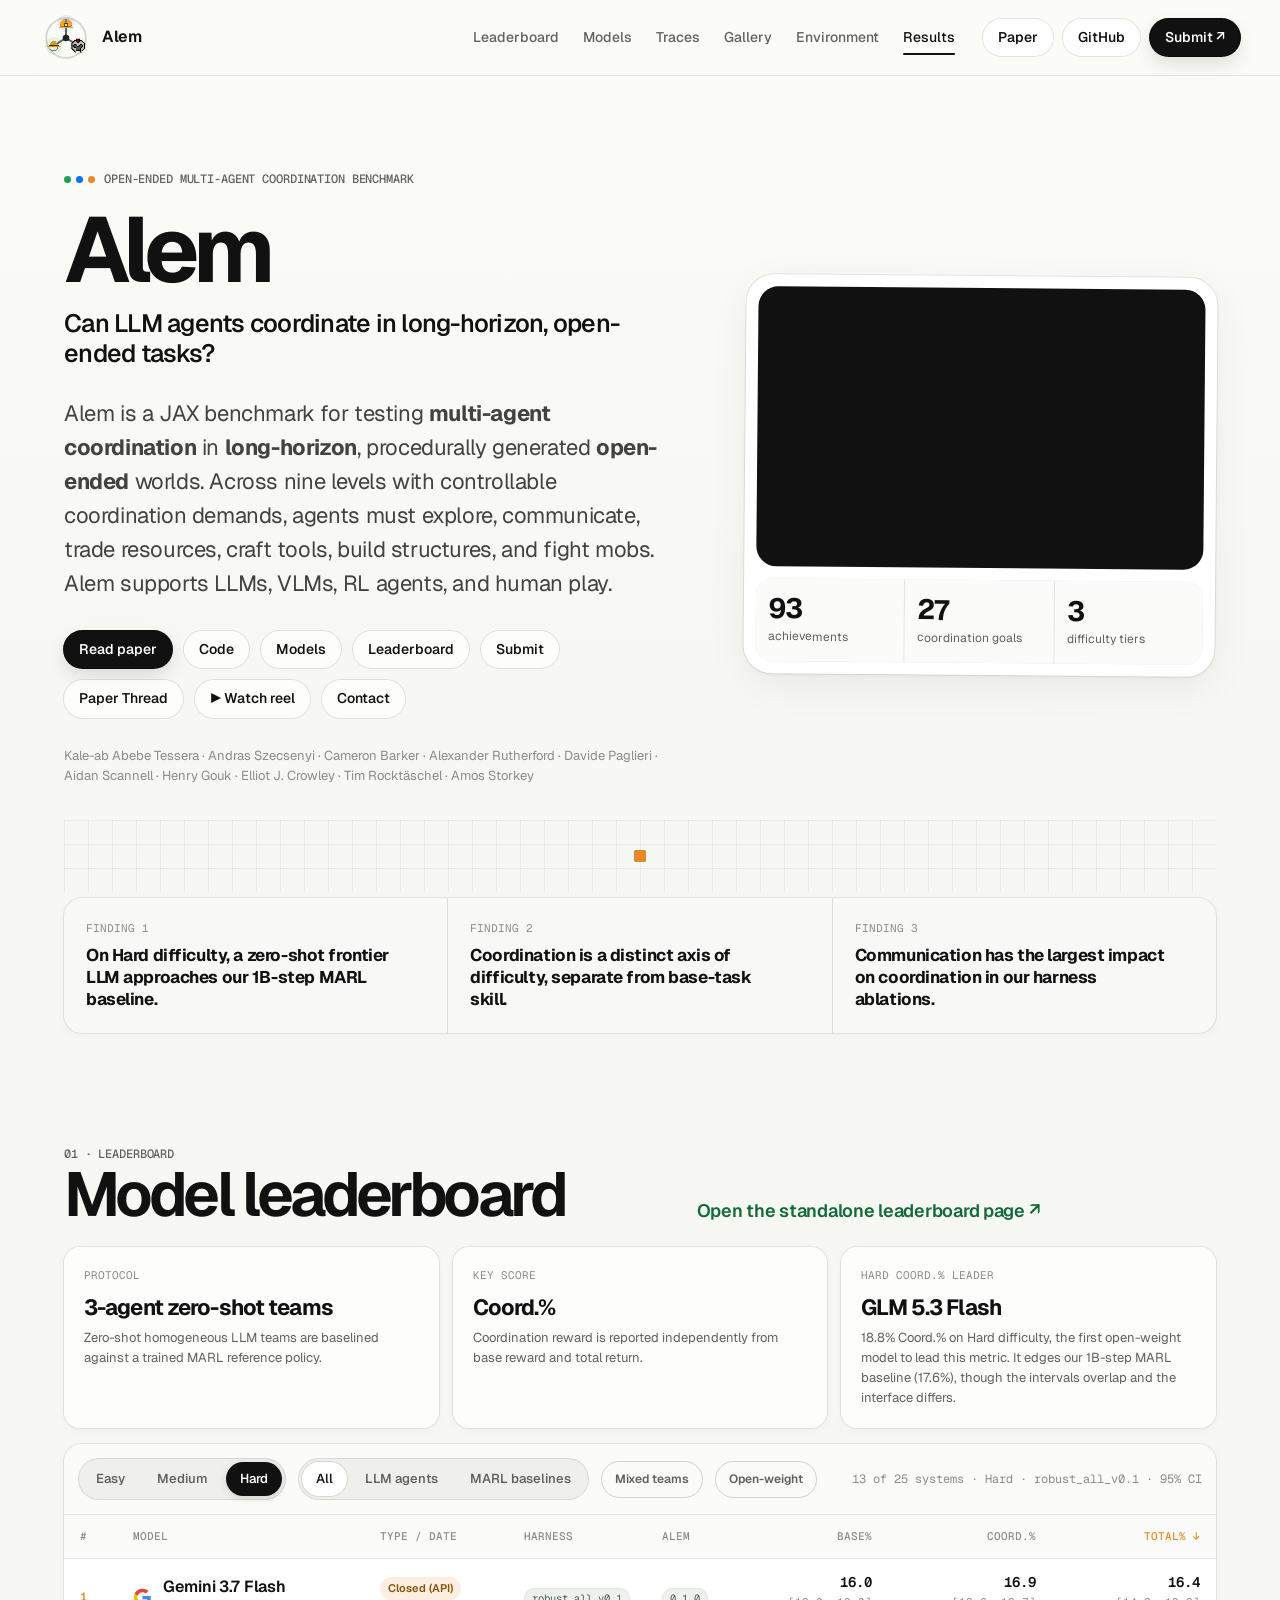
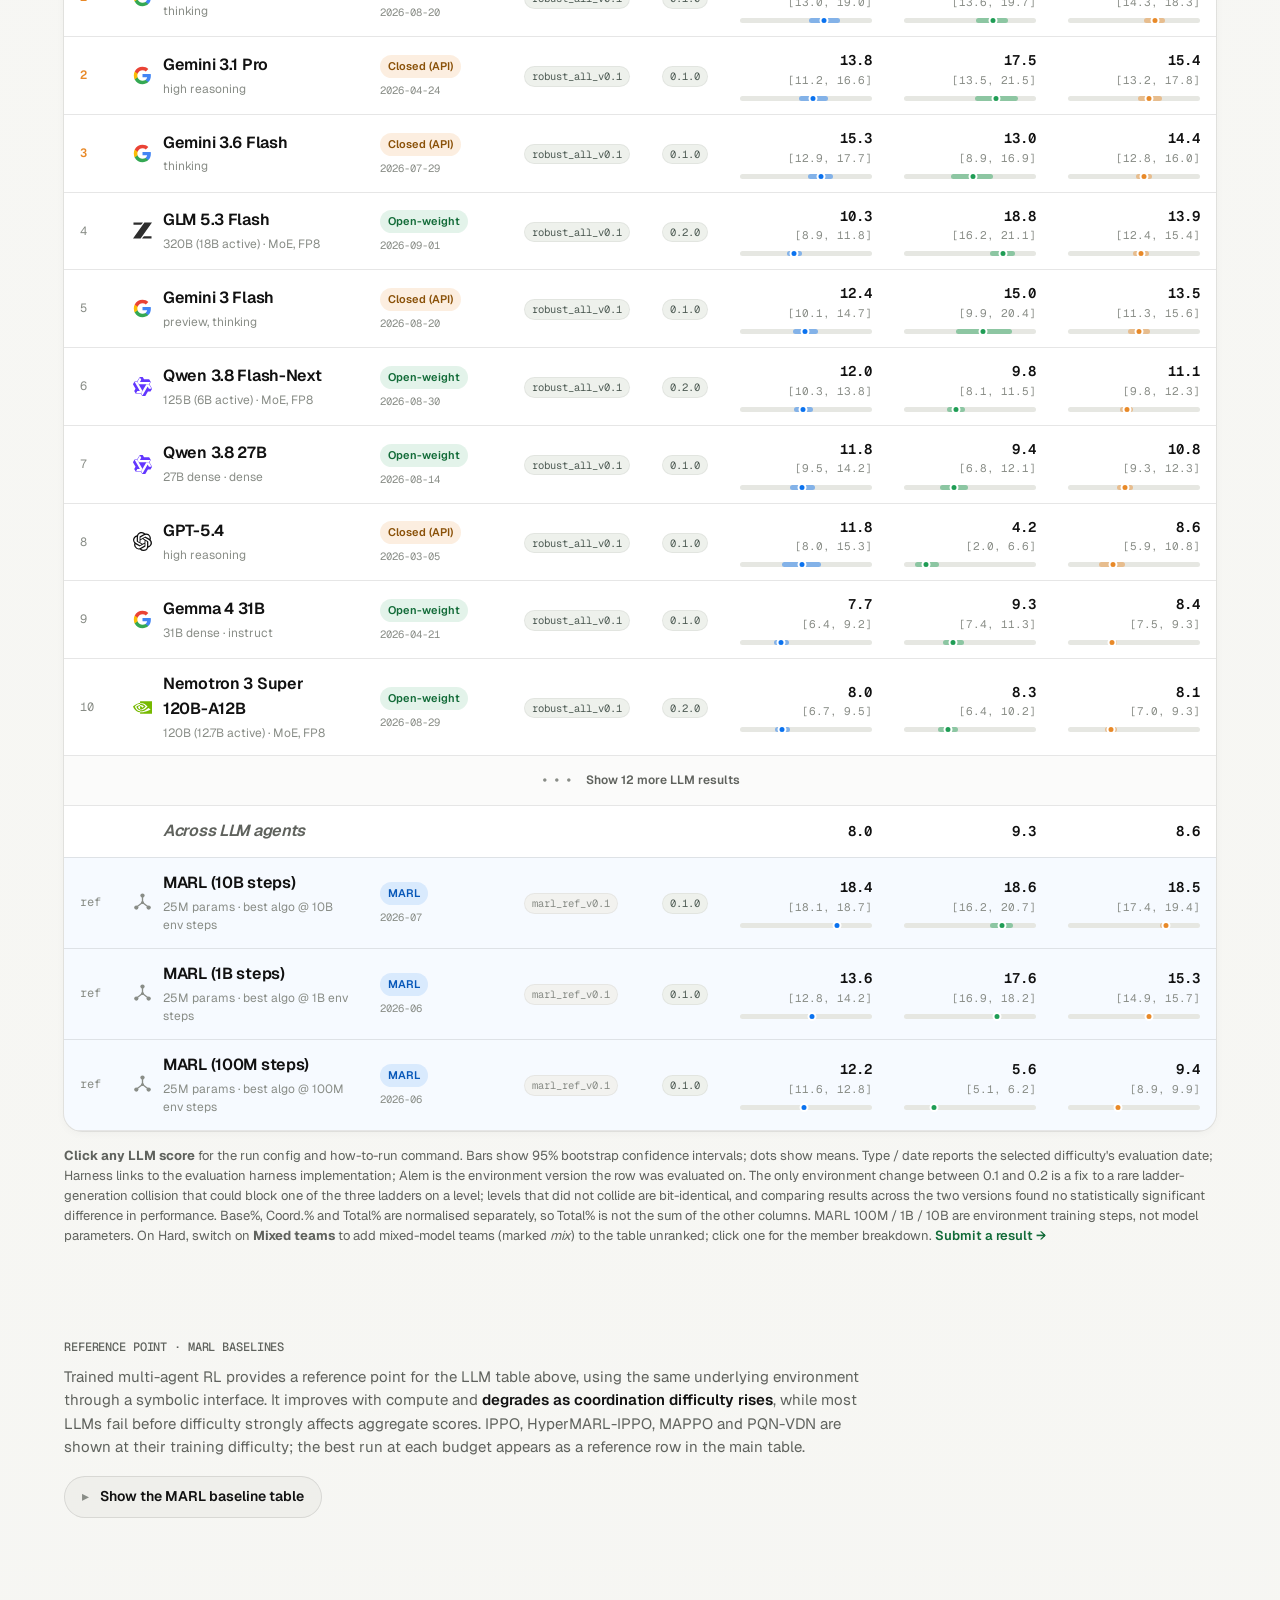
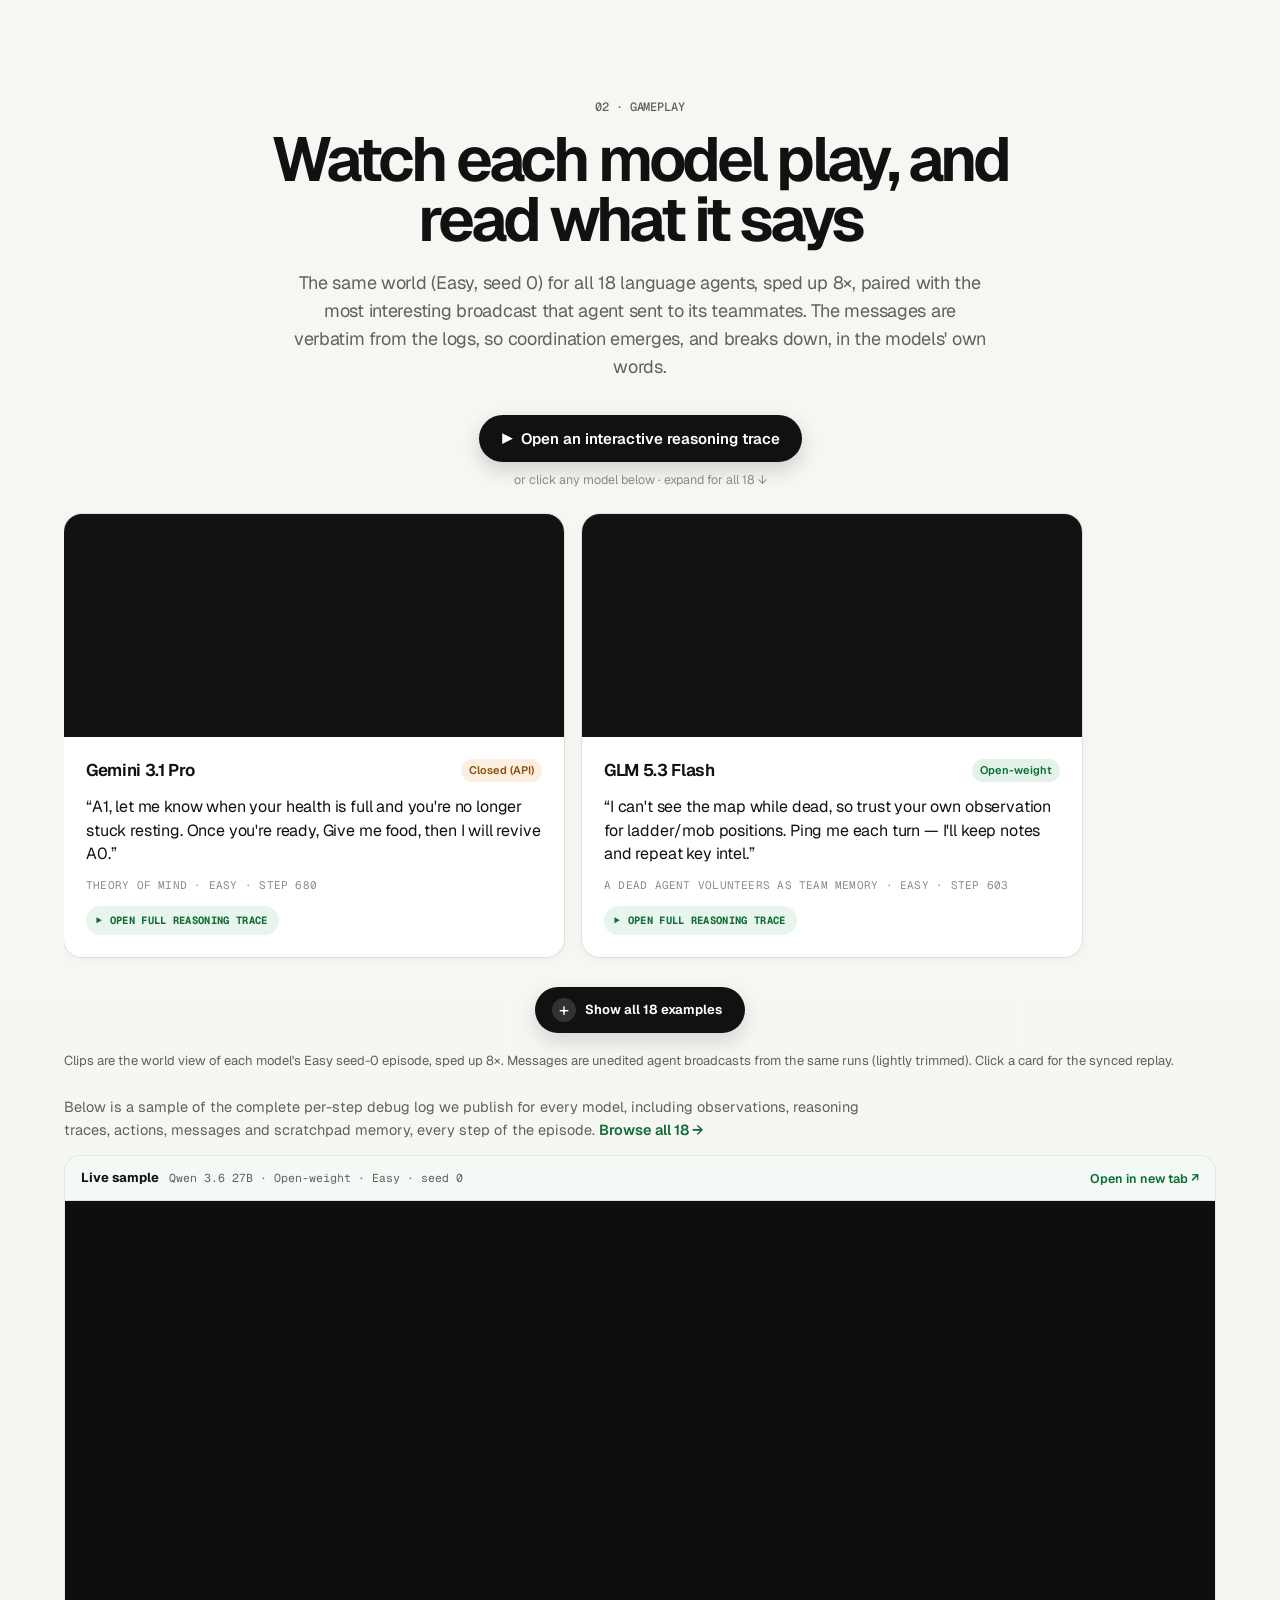
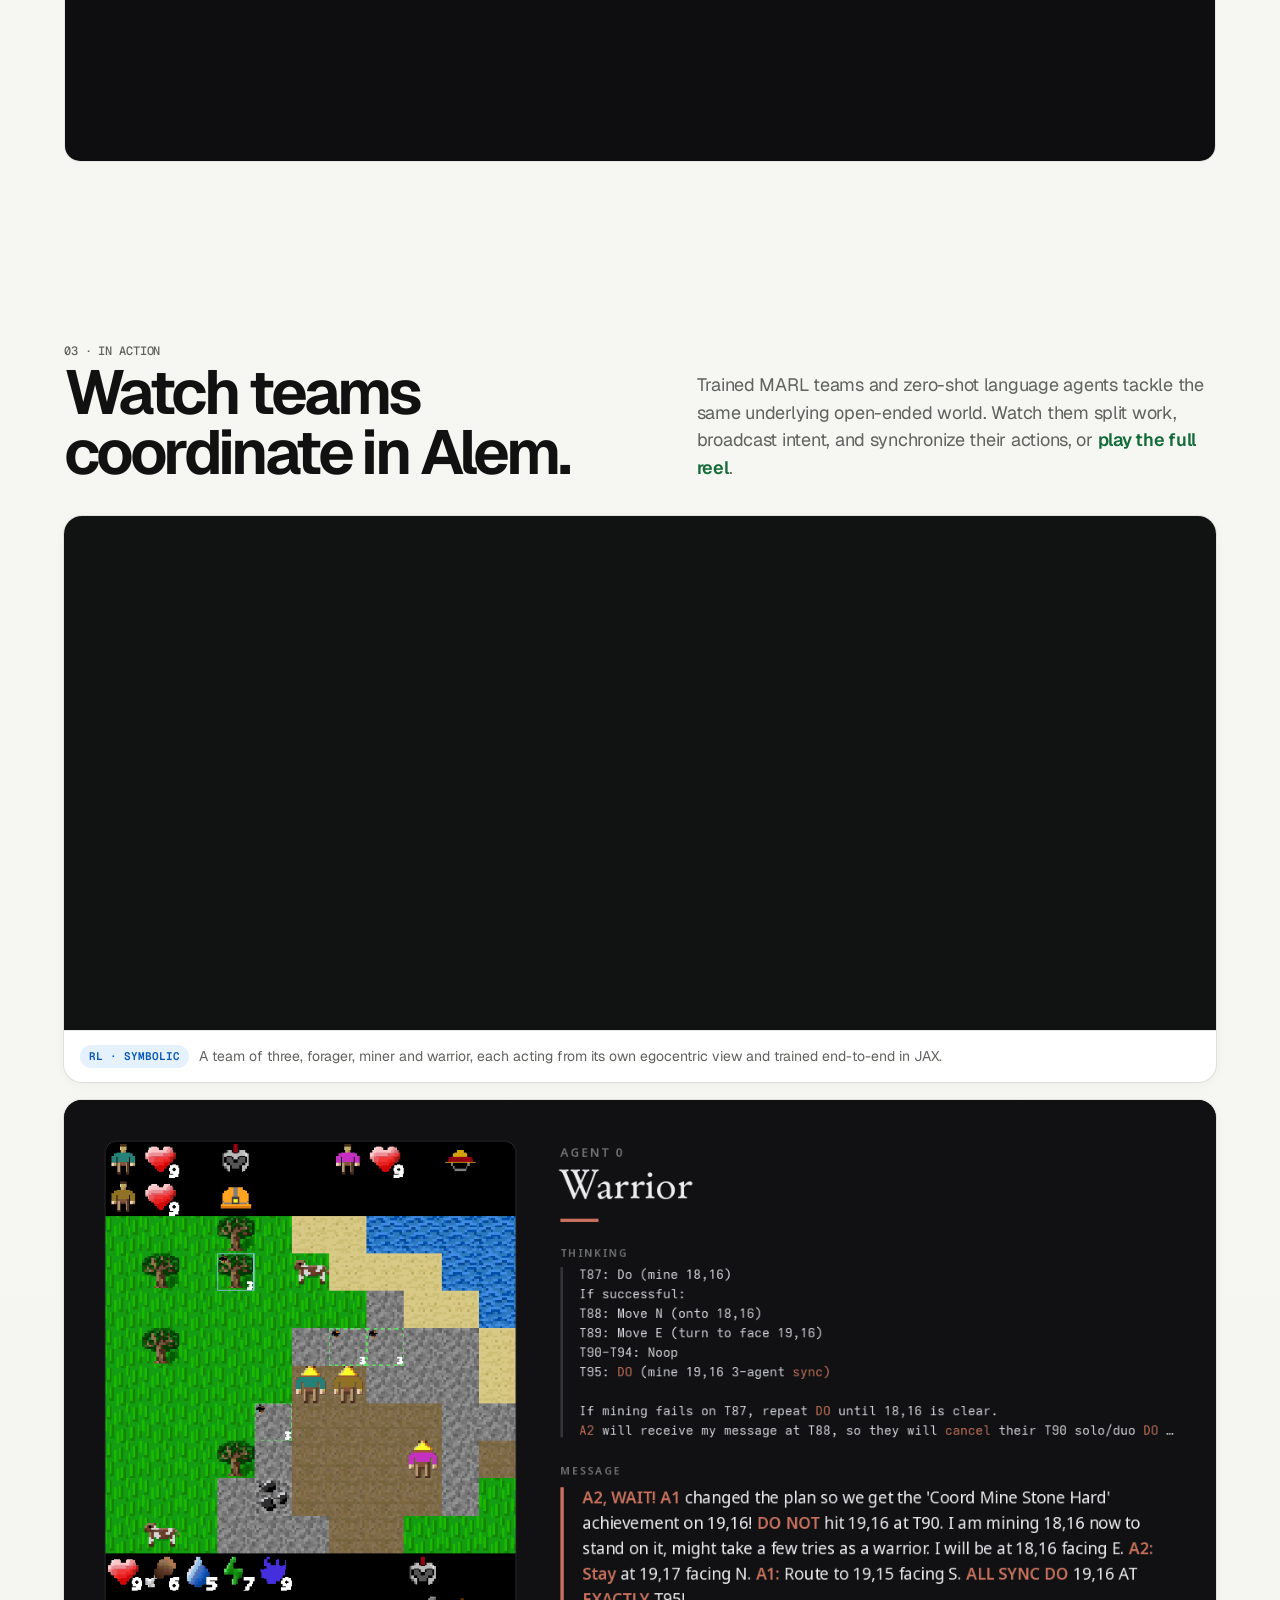
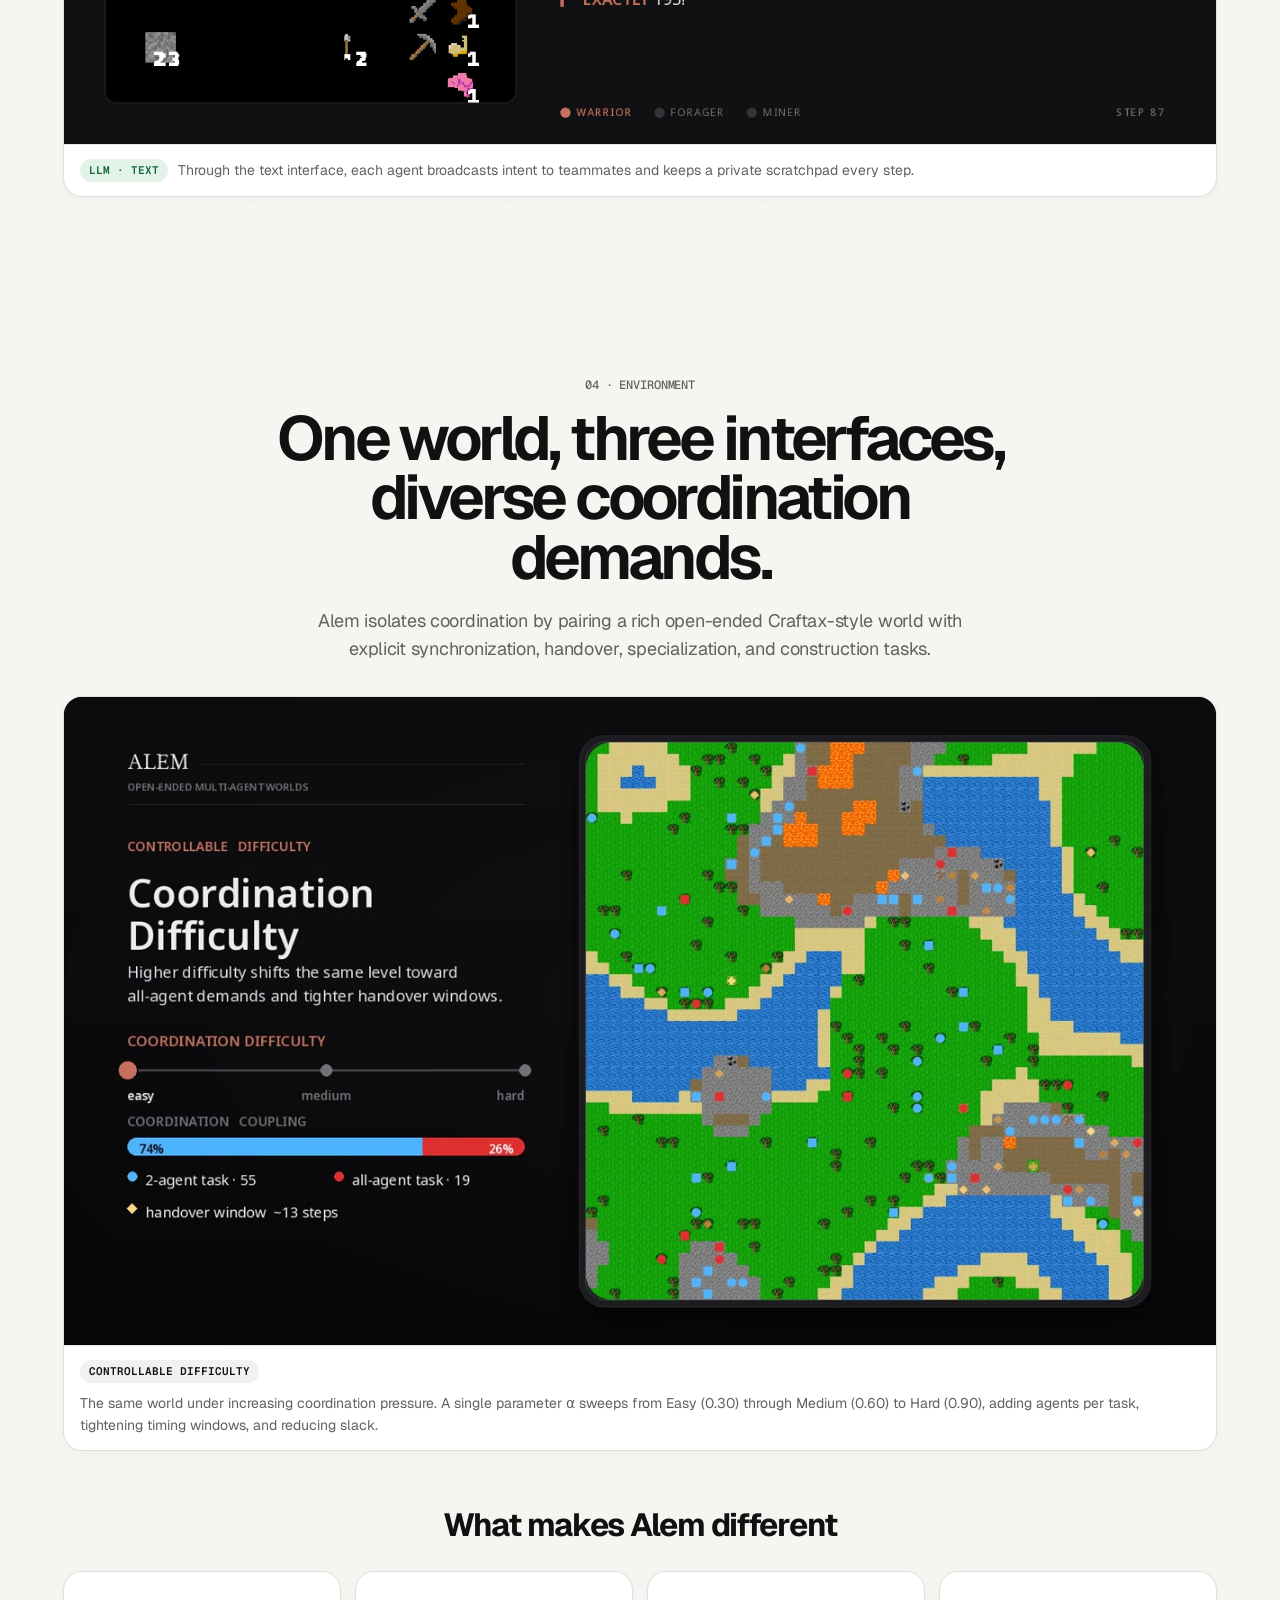
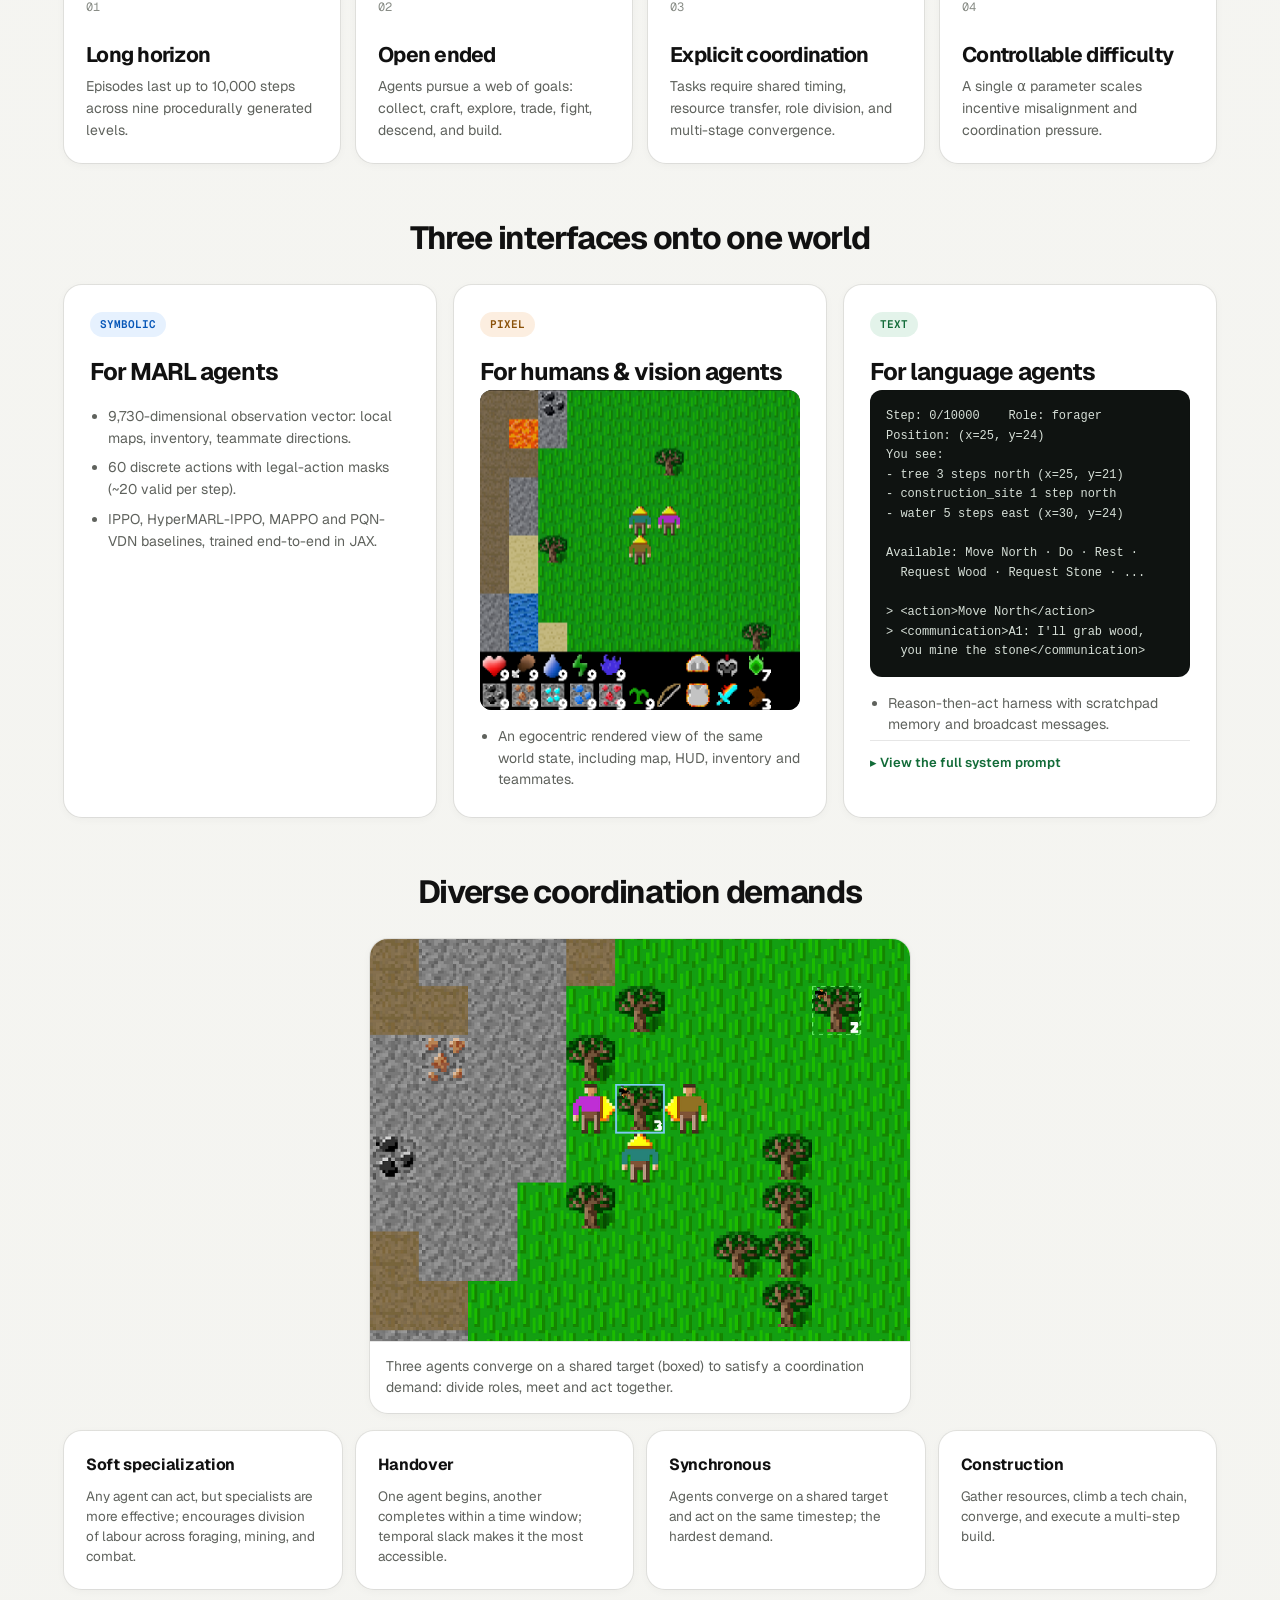
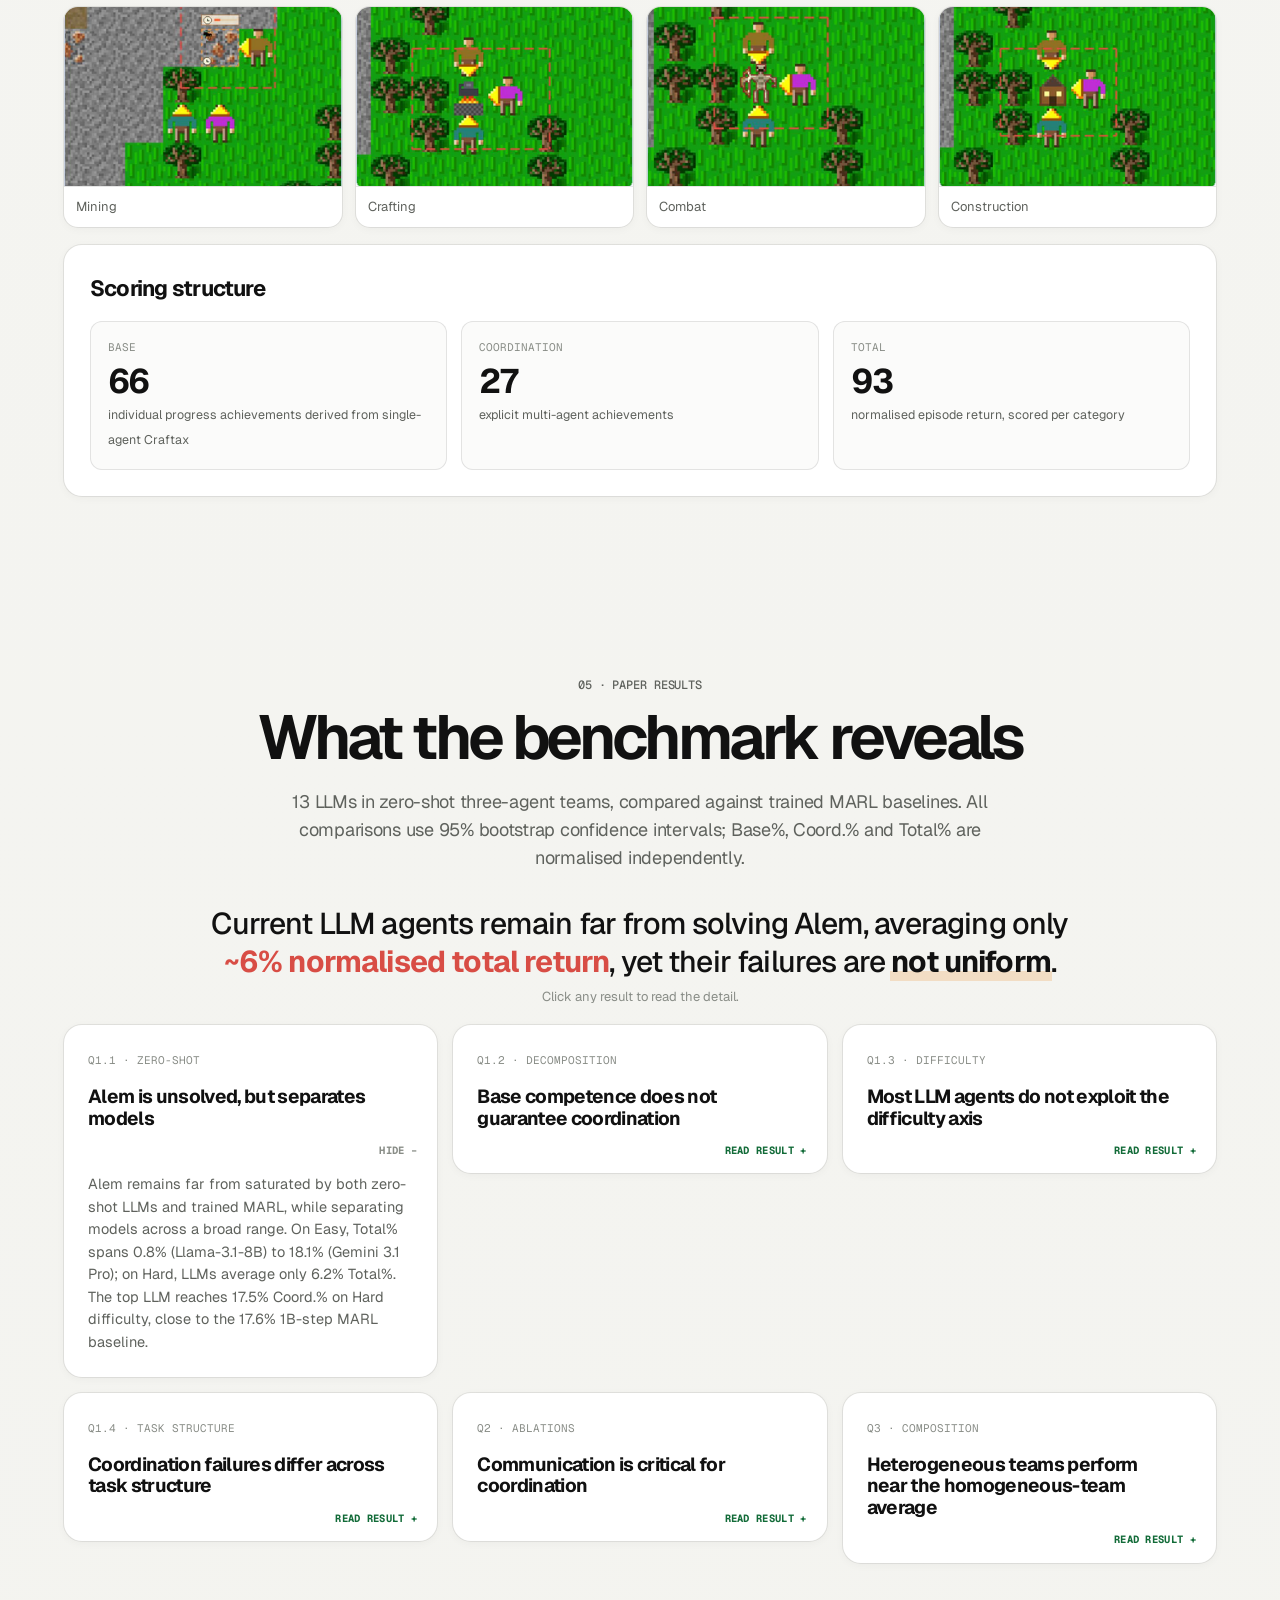
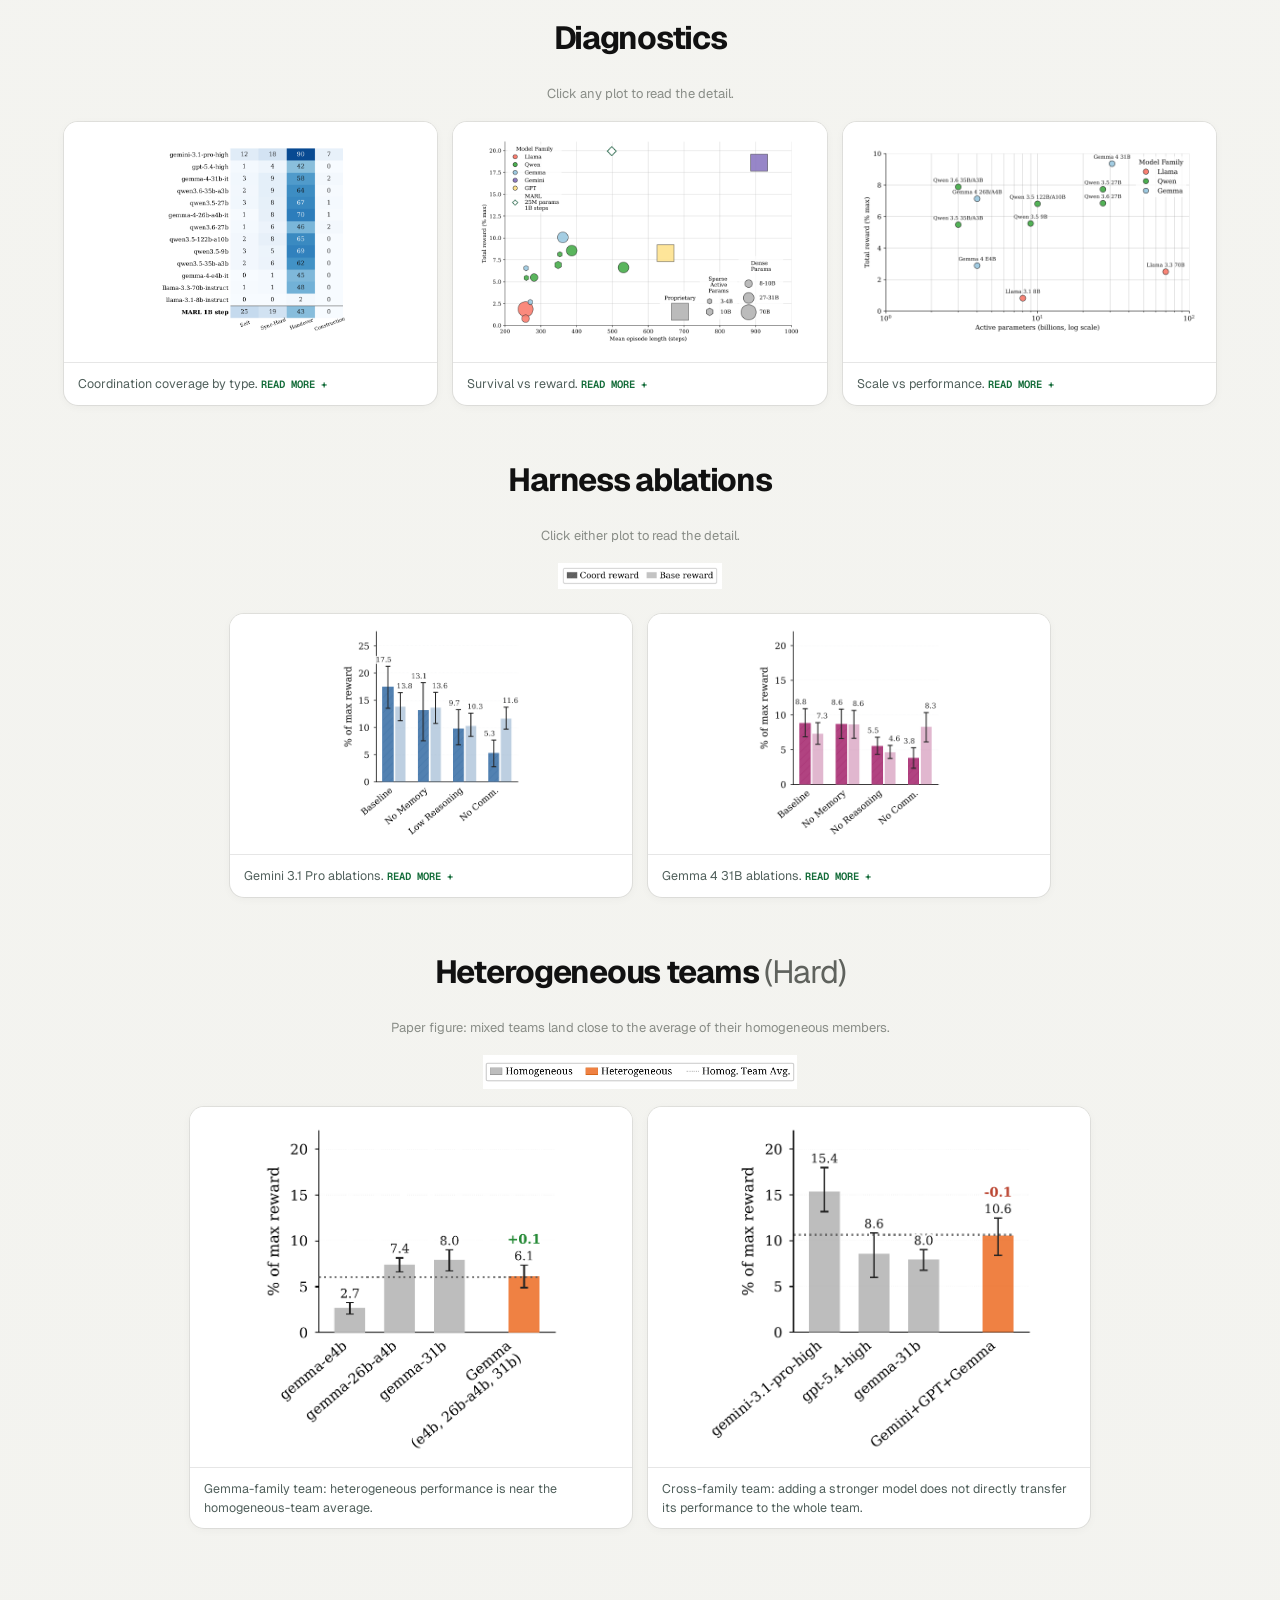
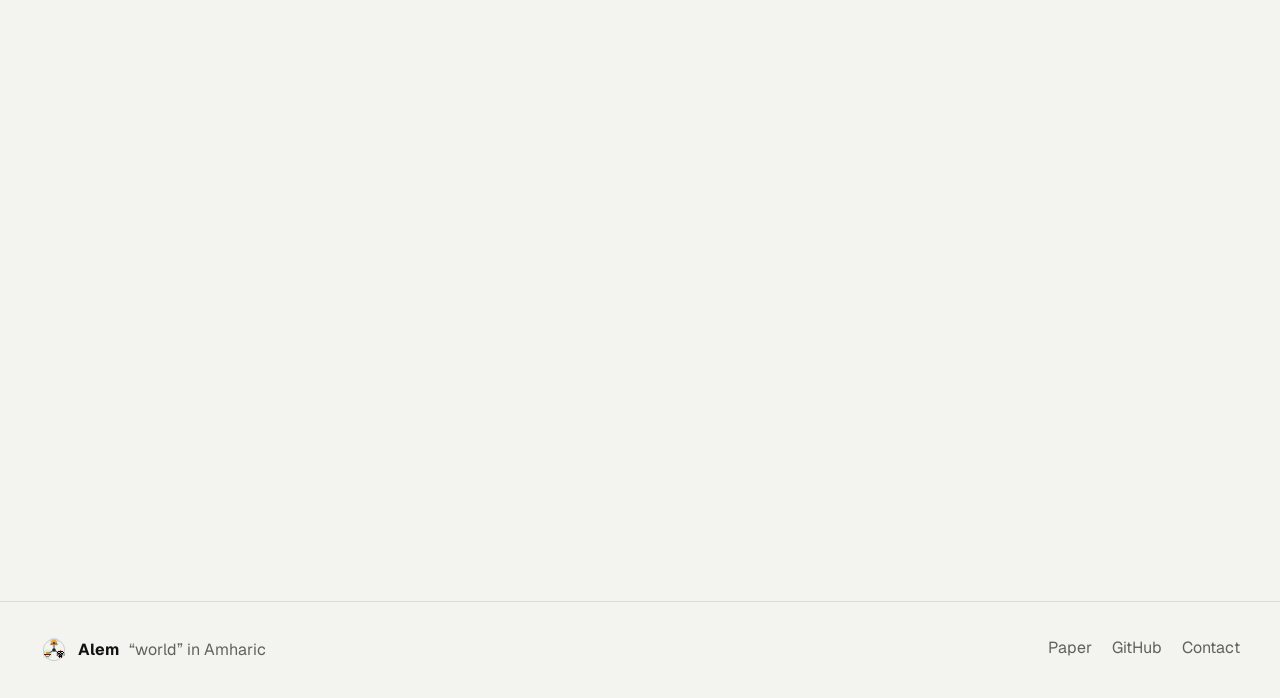
==== commit 7b080465: "chore: update glm quote." ====
--- a/index.html
+++ b/index.html
@@ -210,8 +210,8 @@
           <video class="lazy-video" data-src="assets/video/play/glm-53-flash.mp4" muted loop playsinline preload="none"></video>
           <div class="model-card-body">
             <div class="model-card-head"><span class="model-card-name">GLM 5.3 Flash</span><span class="type-pill type-open-weight">Open-weight</span></div>
-            <p class="model-quote">“A1 ACK COUNTER: sync t144 on stone(41,27). Me: route t136 S(42,25), t137 W(41,25), t138 S(41,26) fS, then hold, DO t144. A0 (41,28) fN, A2 (42,27) fW, all Do t144. A2 your route OK — arrive by t143 to be safe. After sync: A2 give A0 1 iron, A0 iron sword.”</p>
-            <div class="model-quote-meta">Turn-scheduled 3-agent sync · Easy · step 135</div>
+            <p class="model-quote">“I can't see the map while dead, so trust your own observation for ladder/mob positions. Ping me each turn — I'll keep notes and repeat key intel.”</p>
+            <div class="model-quote-meta">A dead agent volunteers as team memory · Easy · step 603</div>
           </div>
         </article>
 
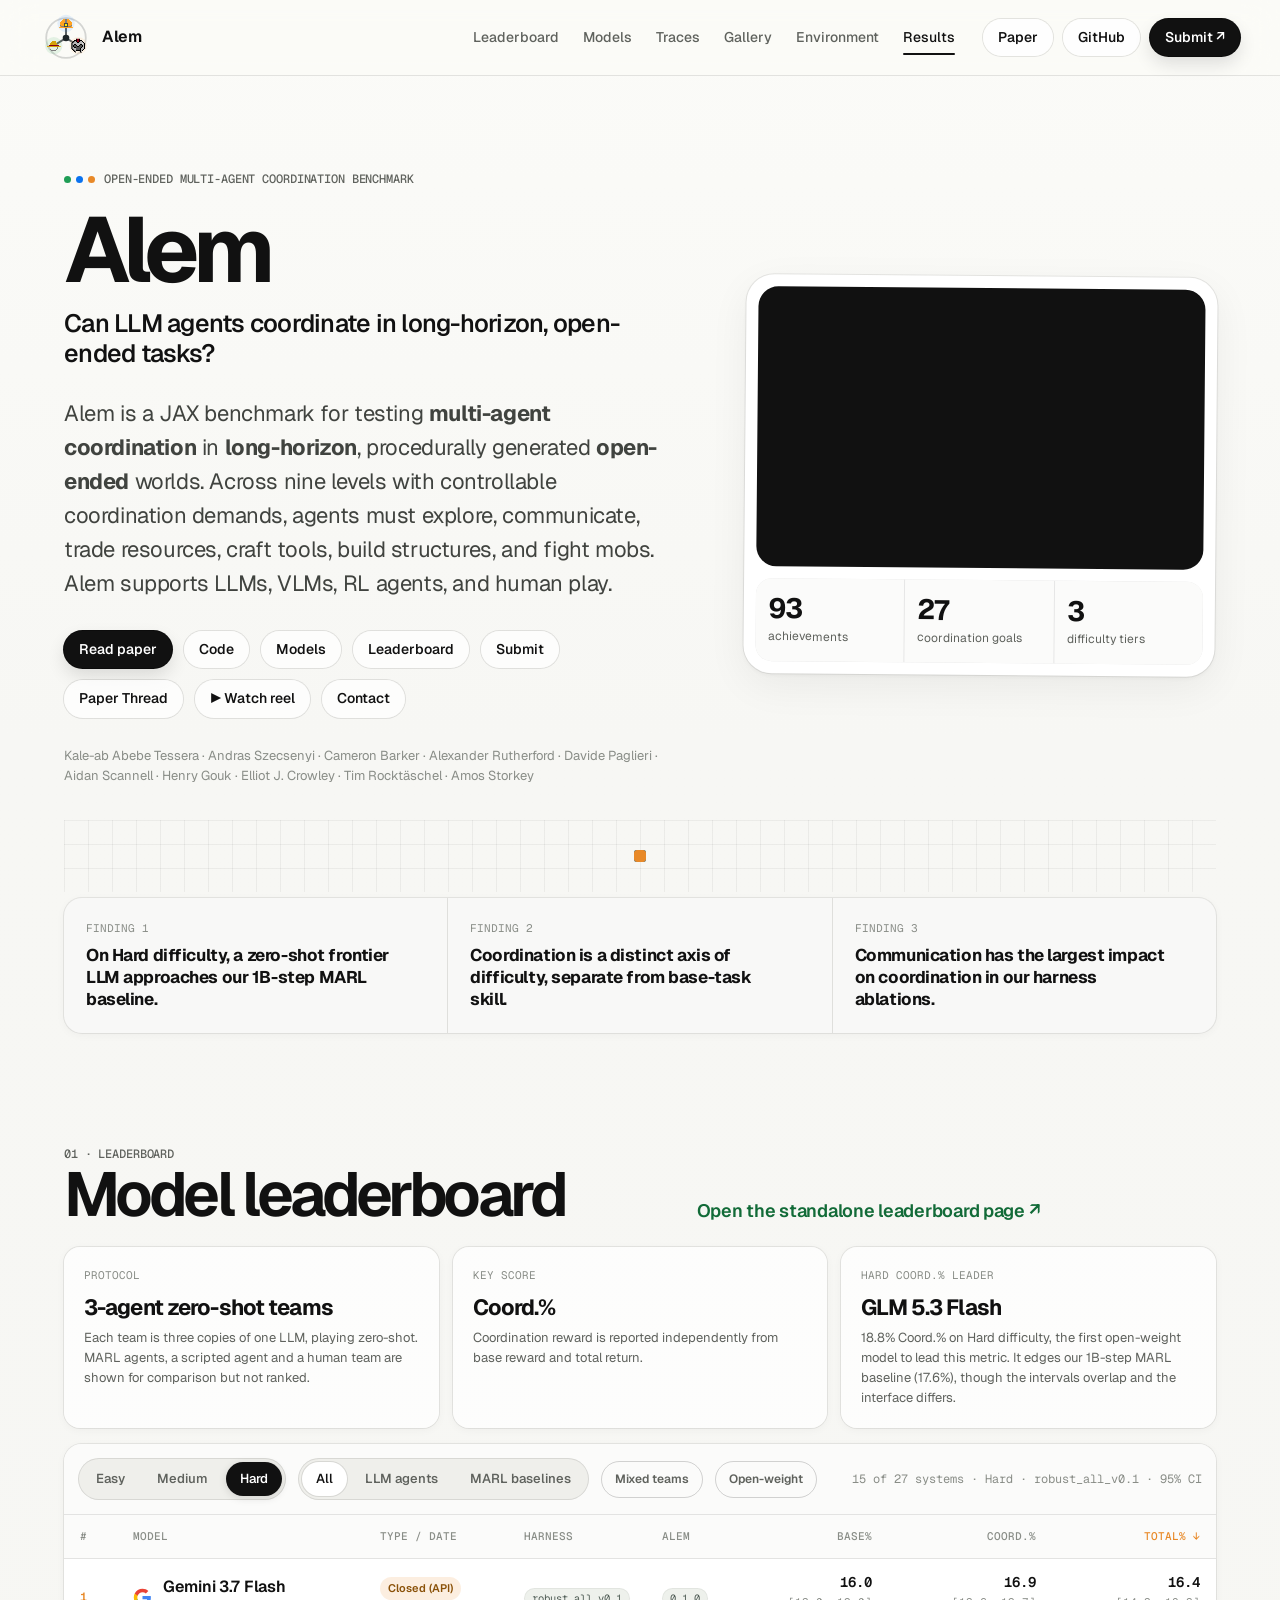
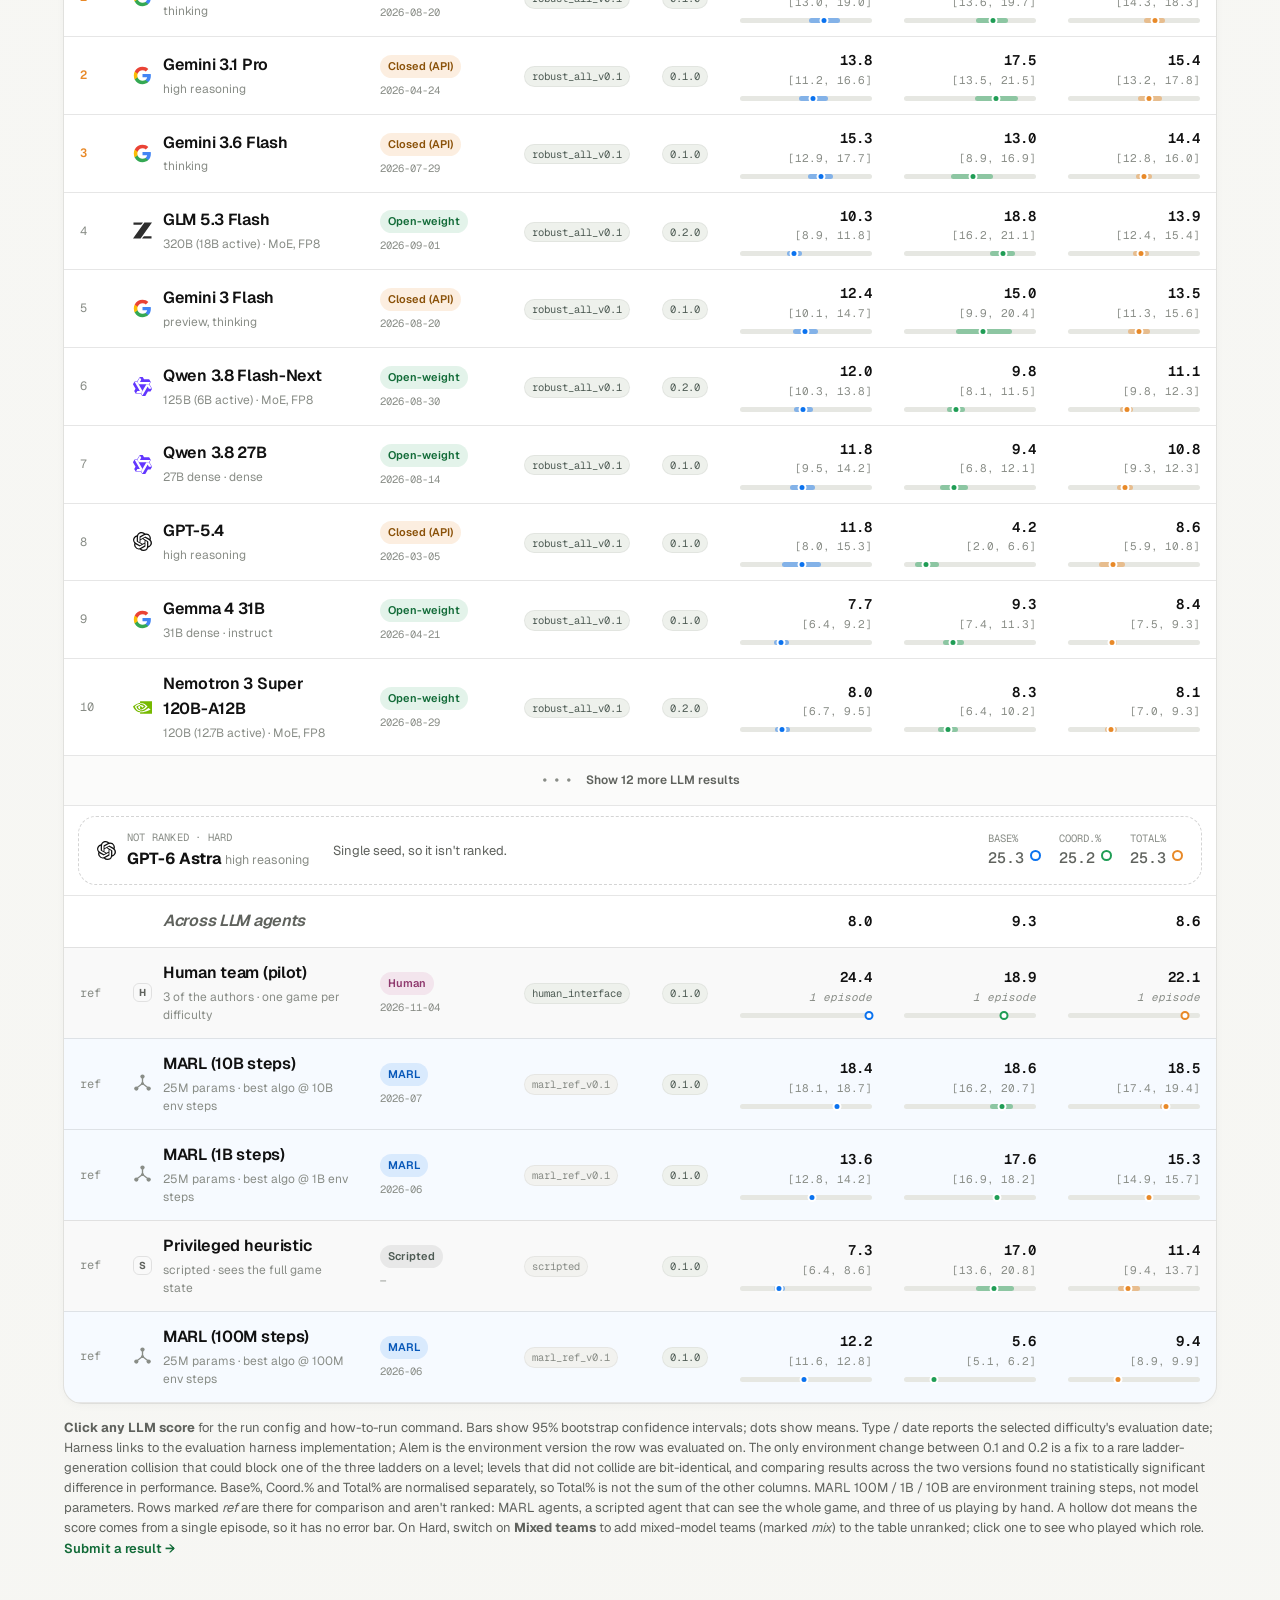
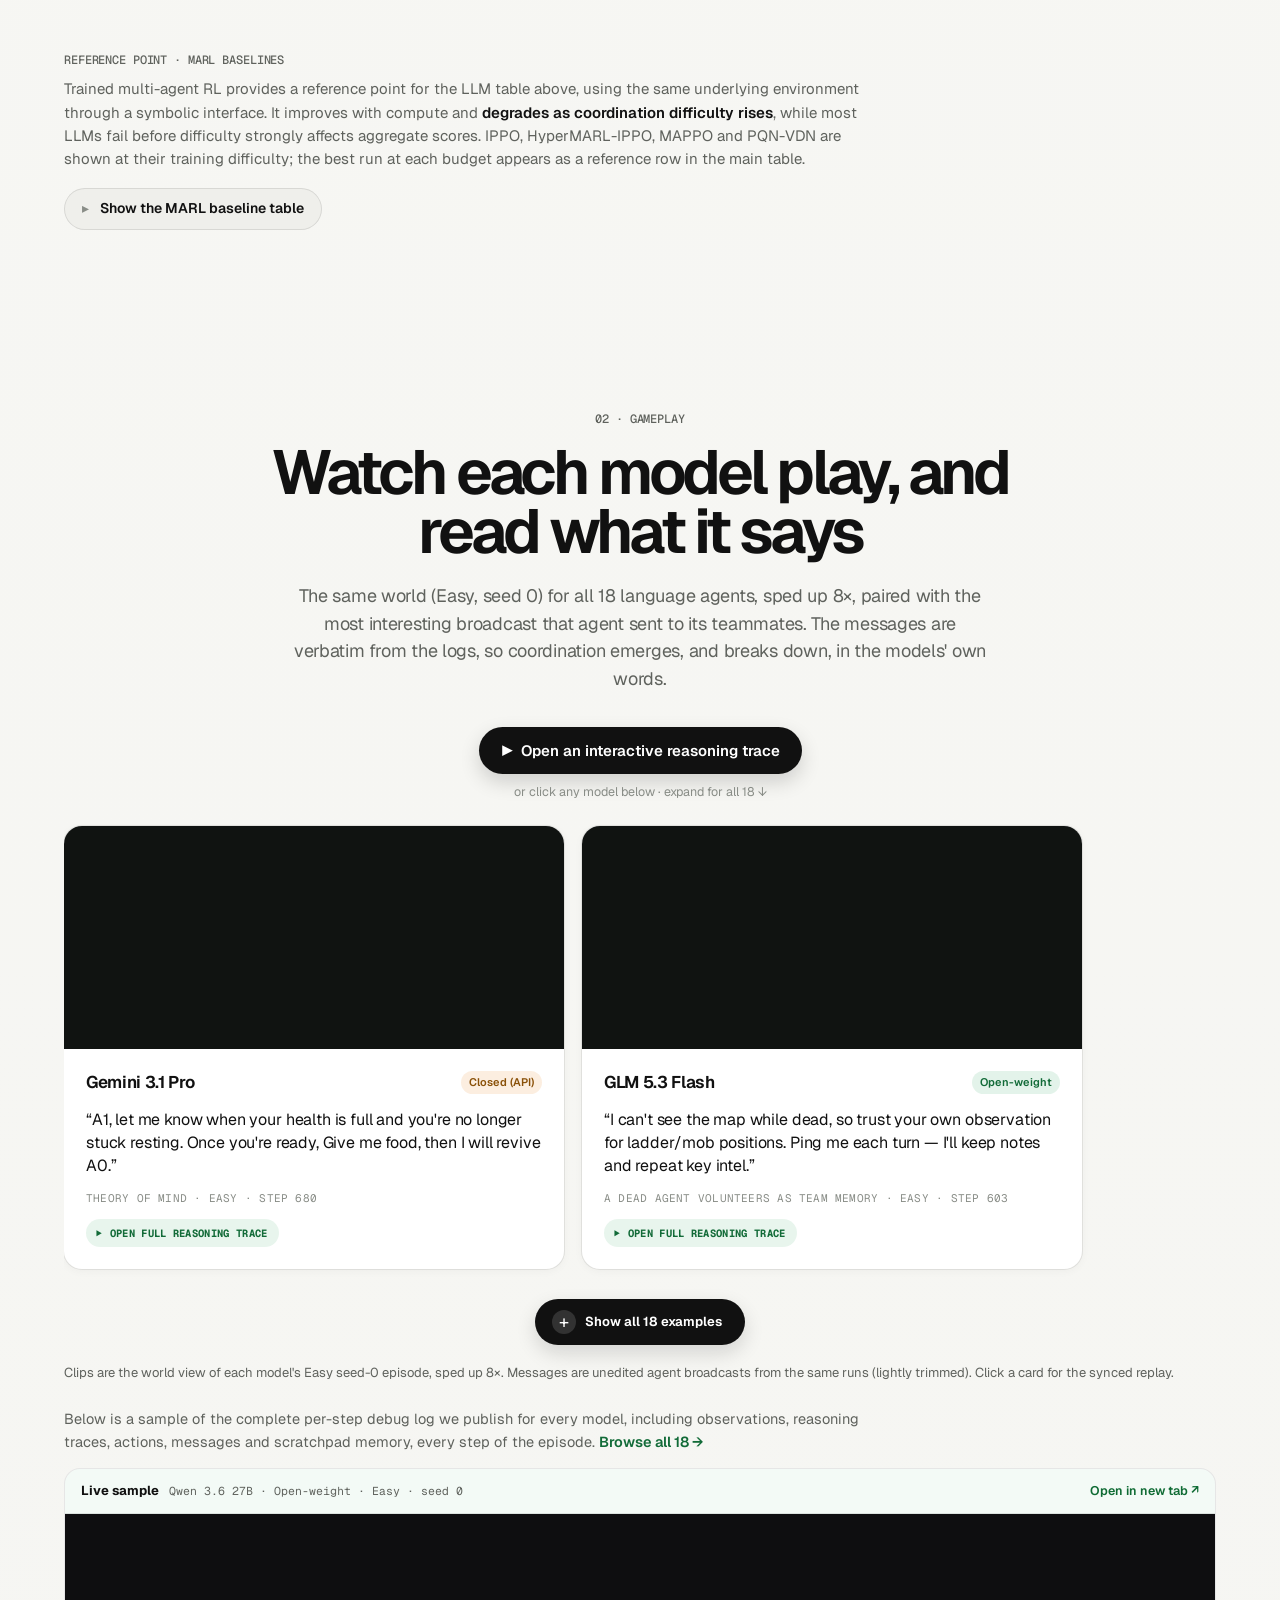
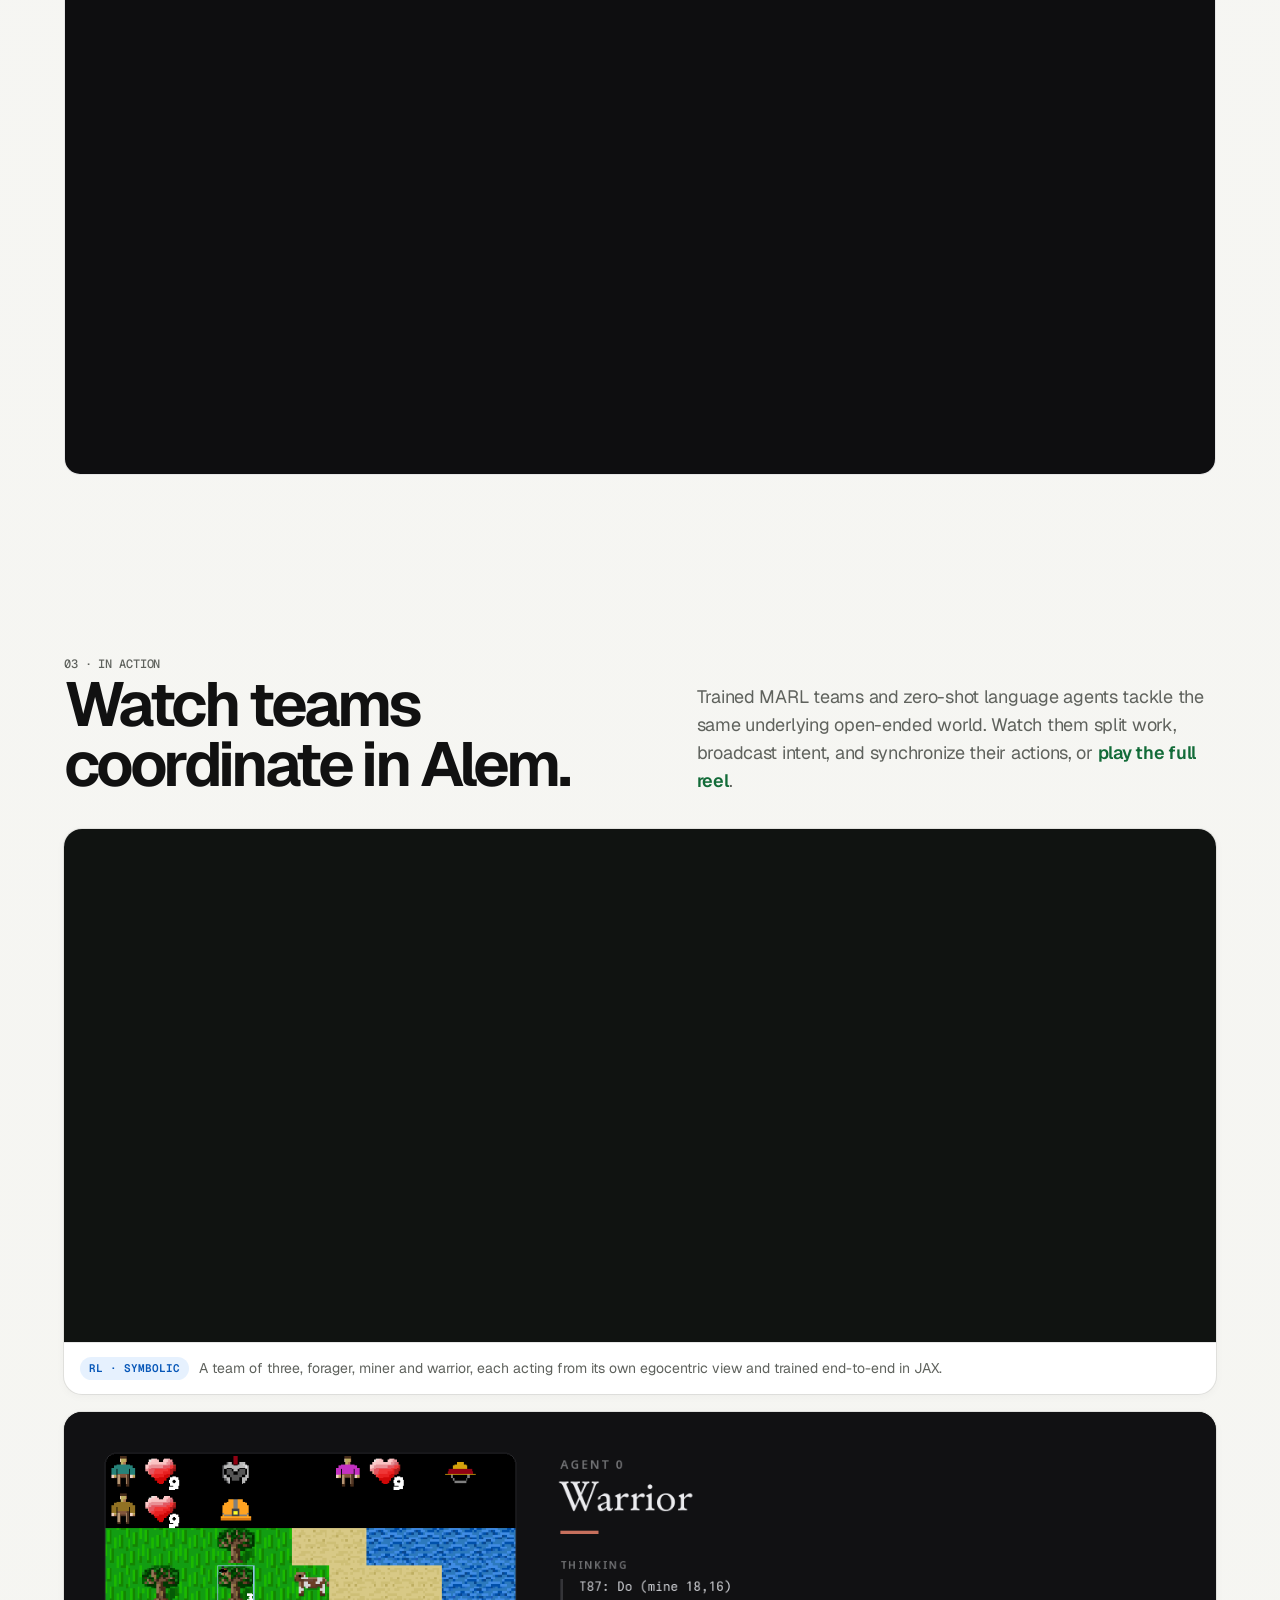
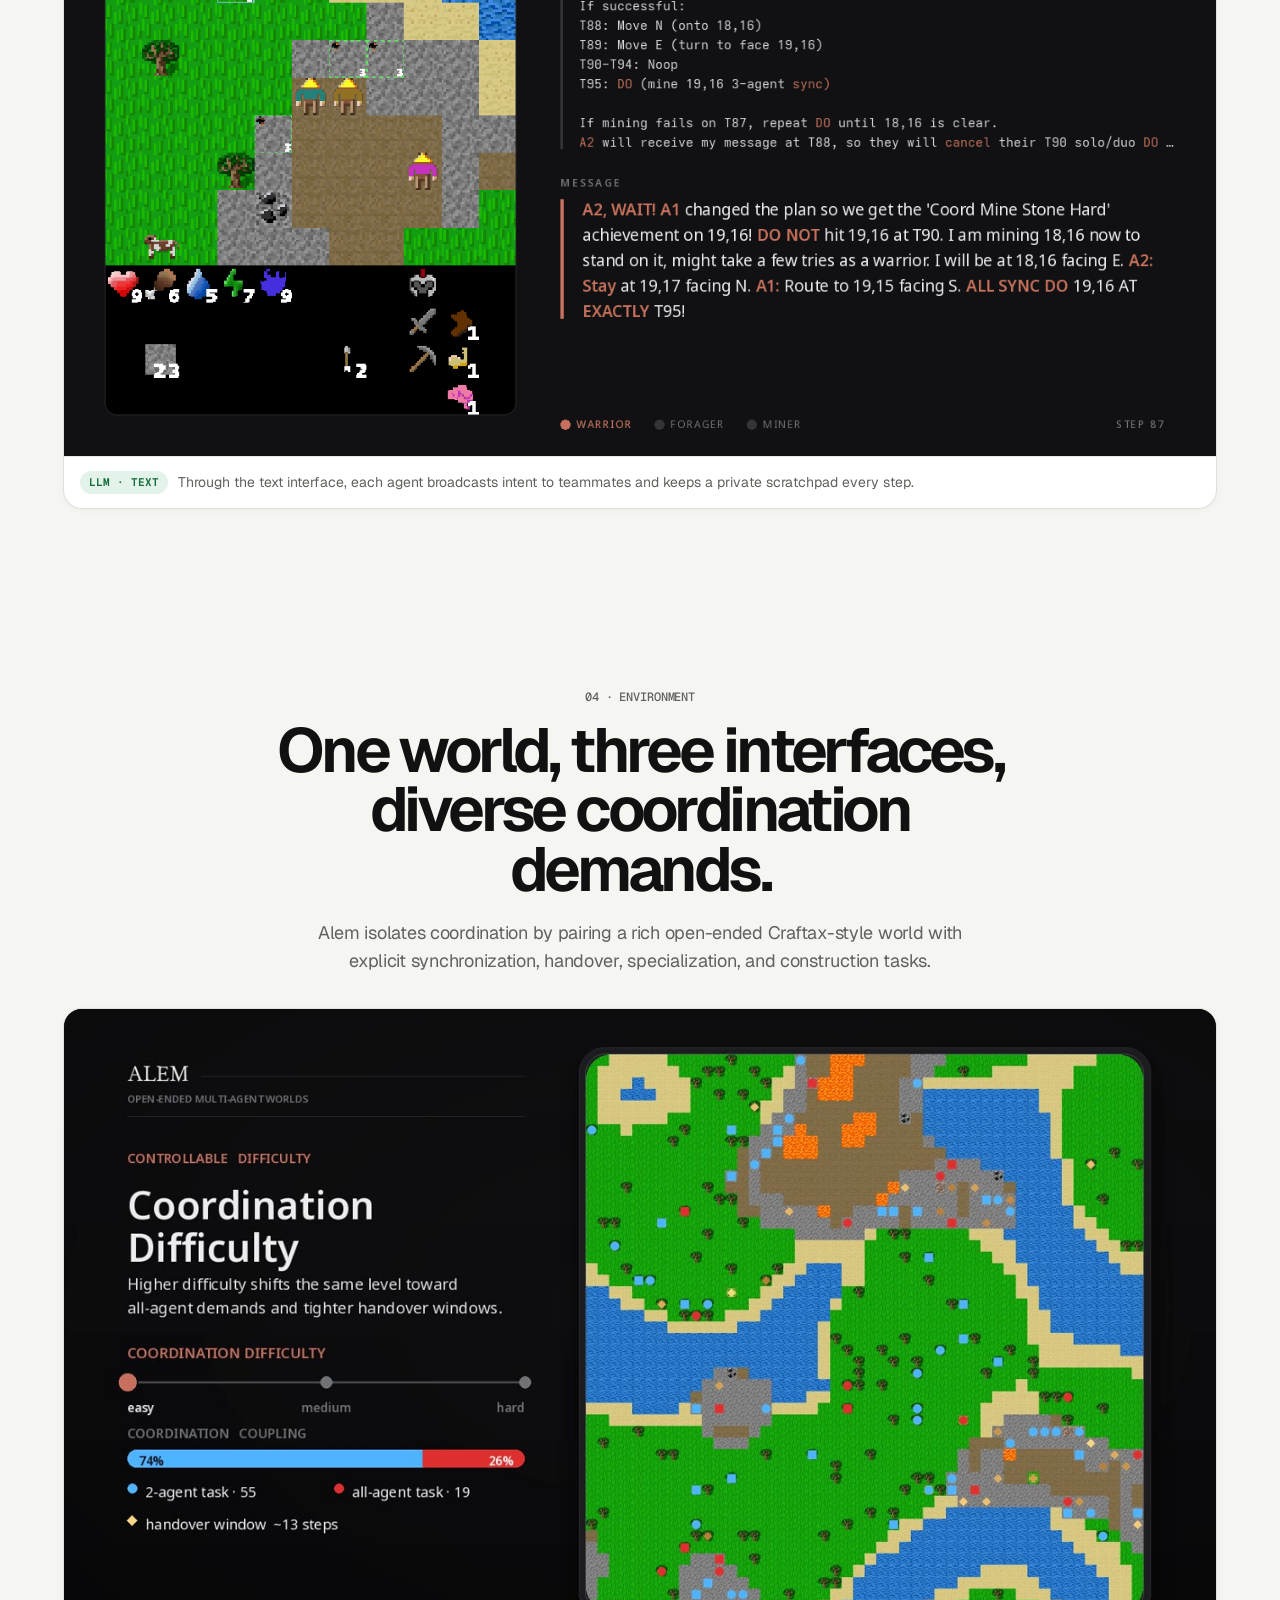
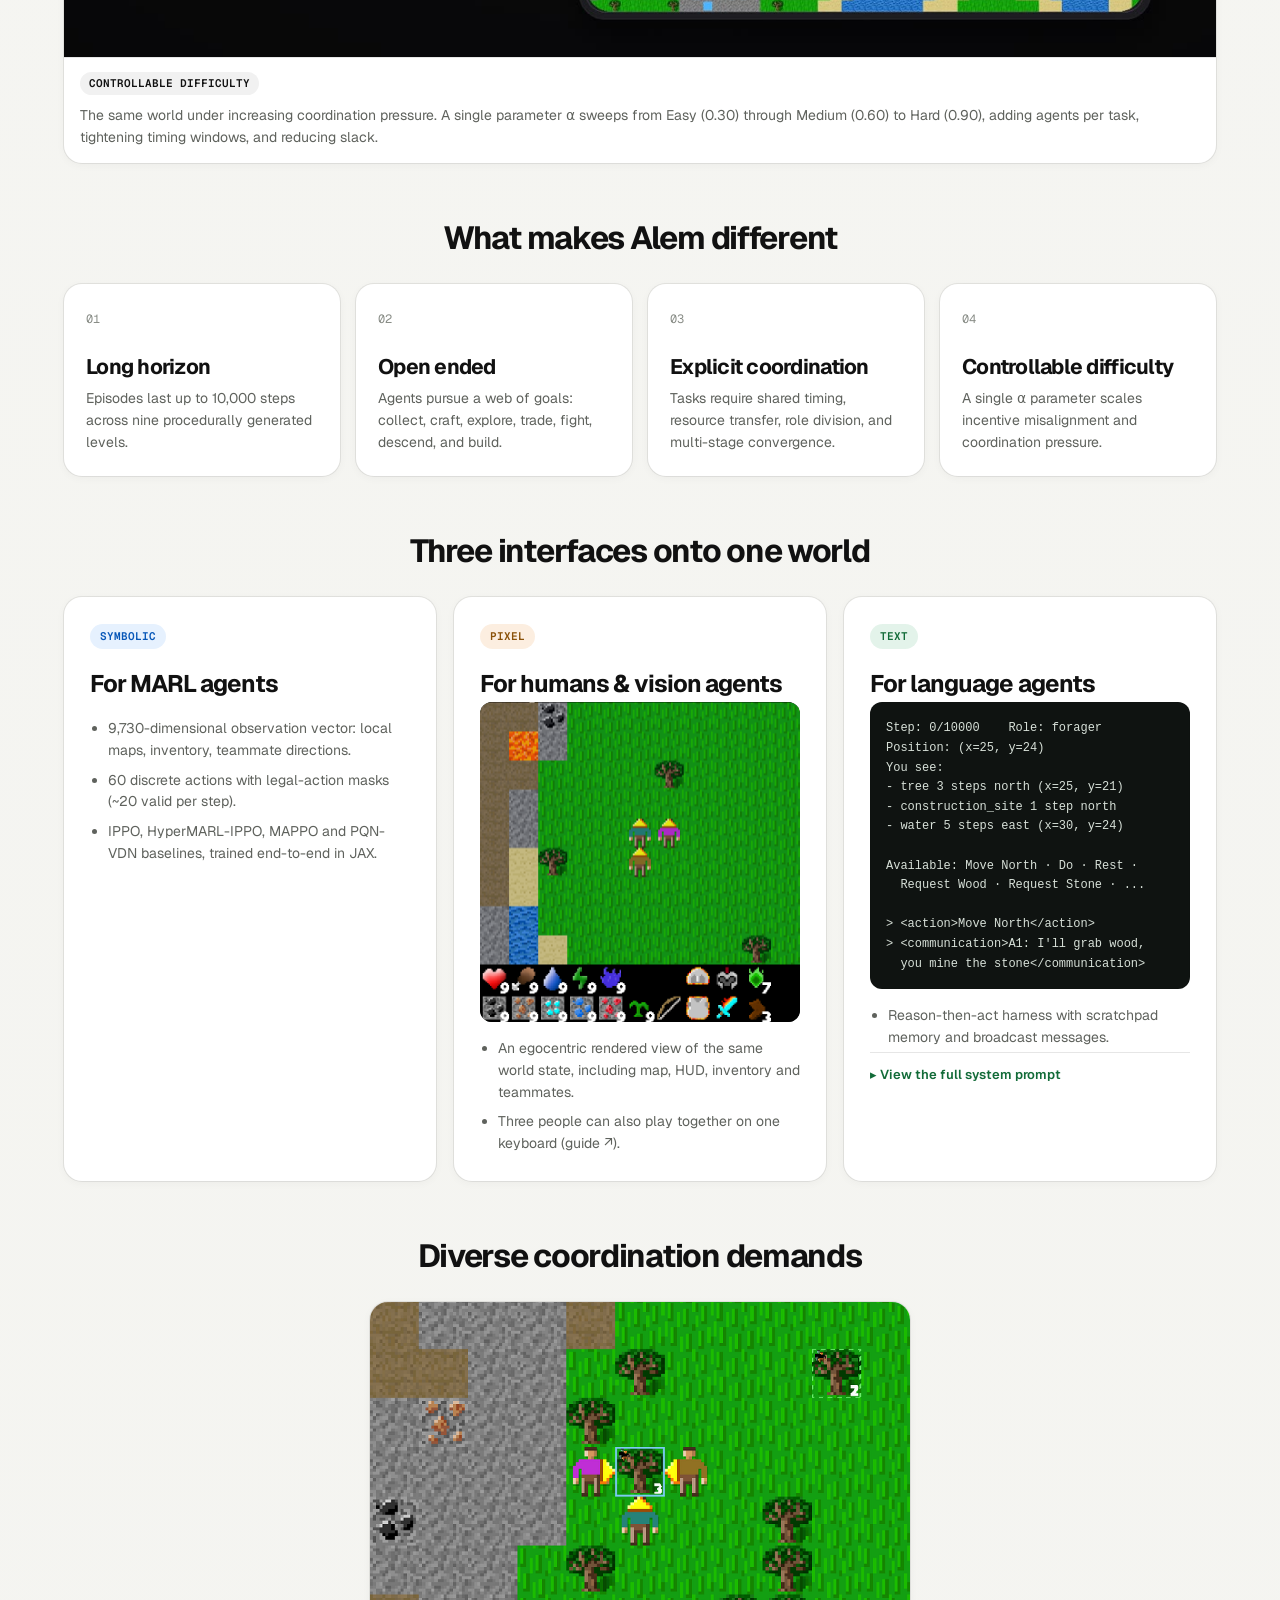
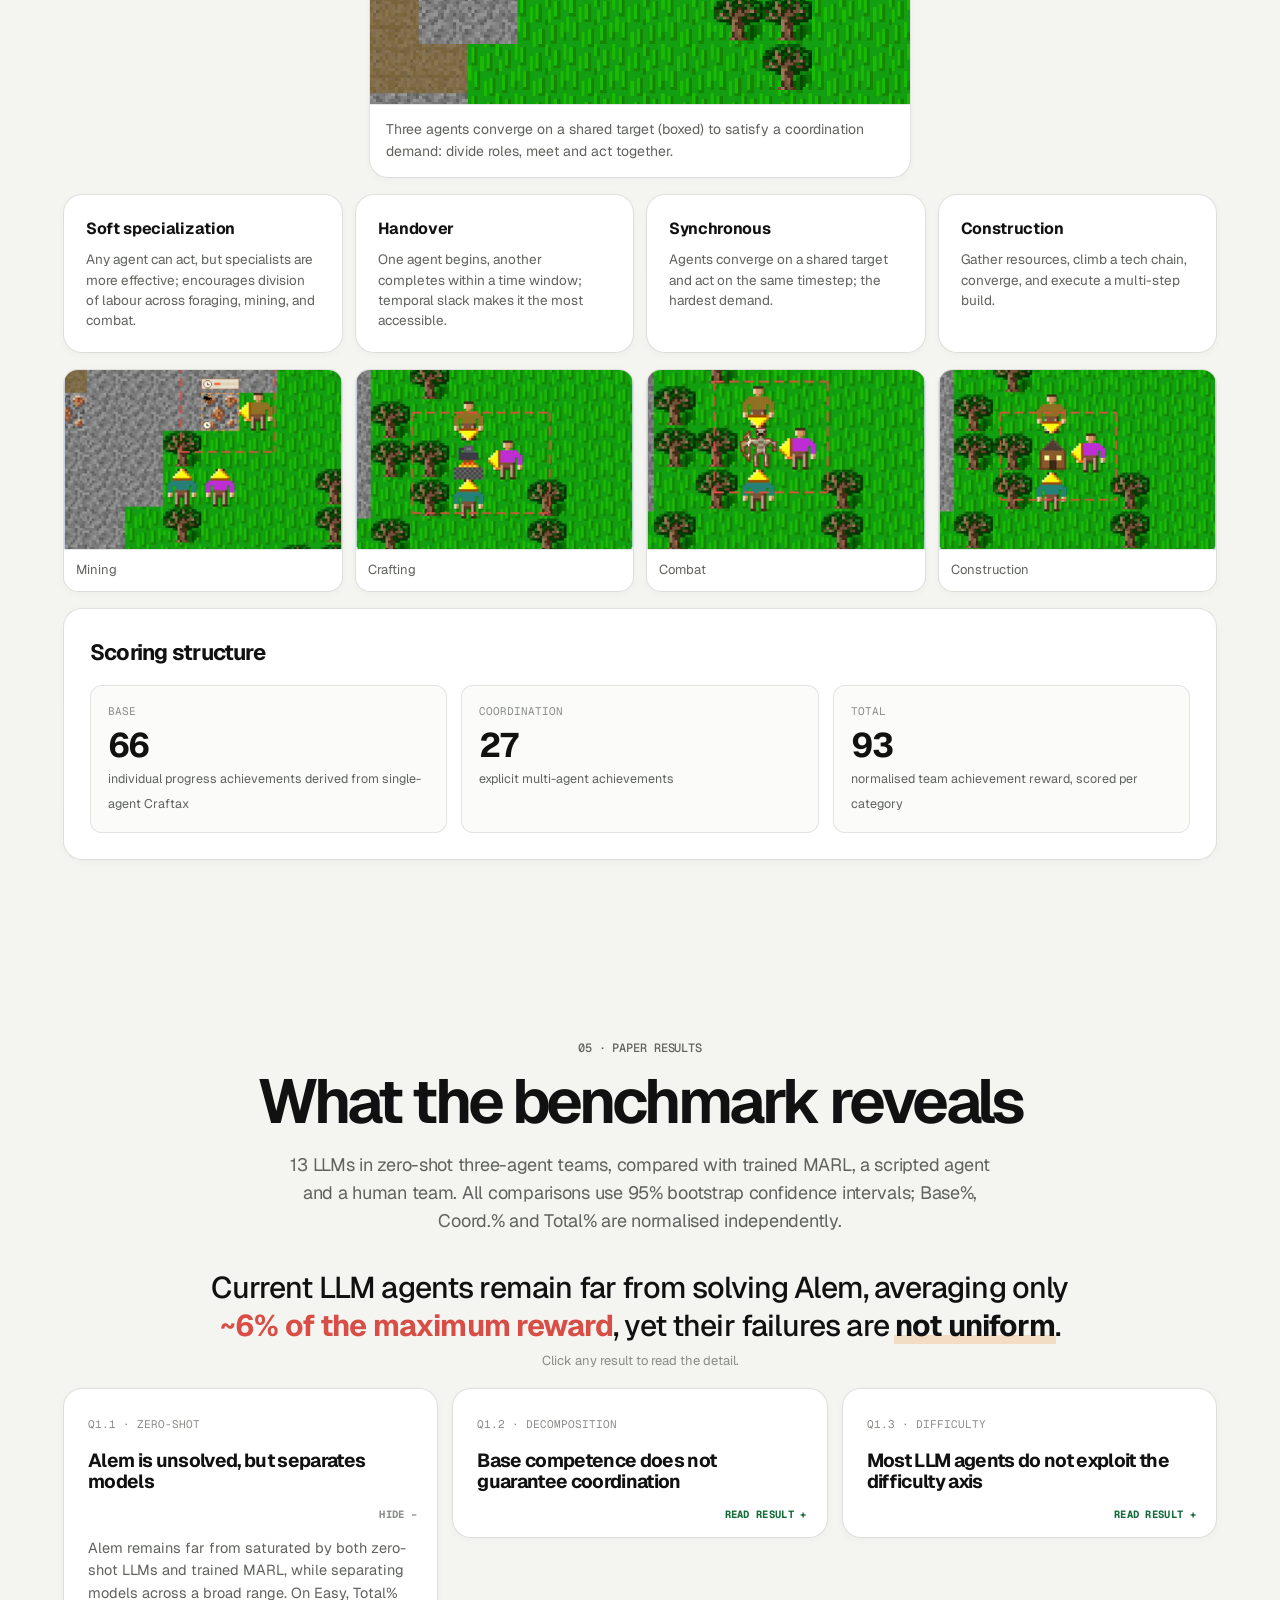
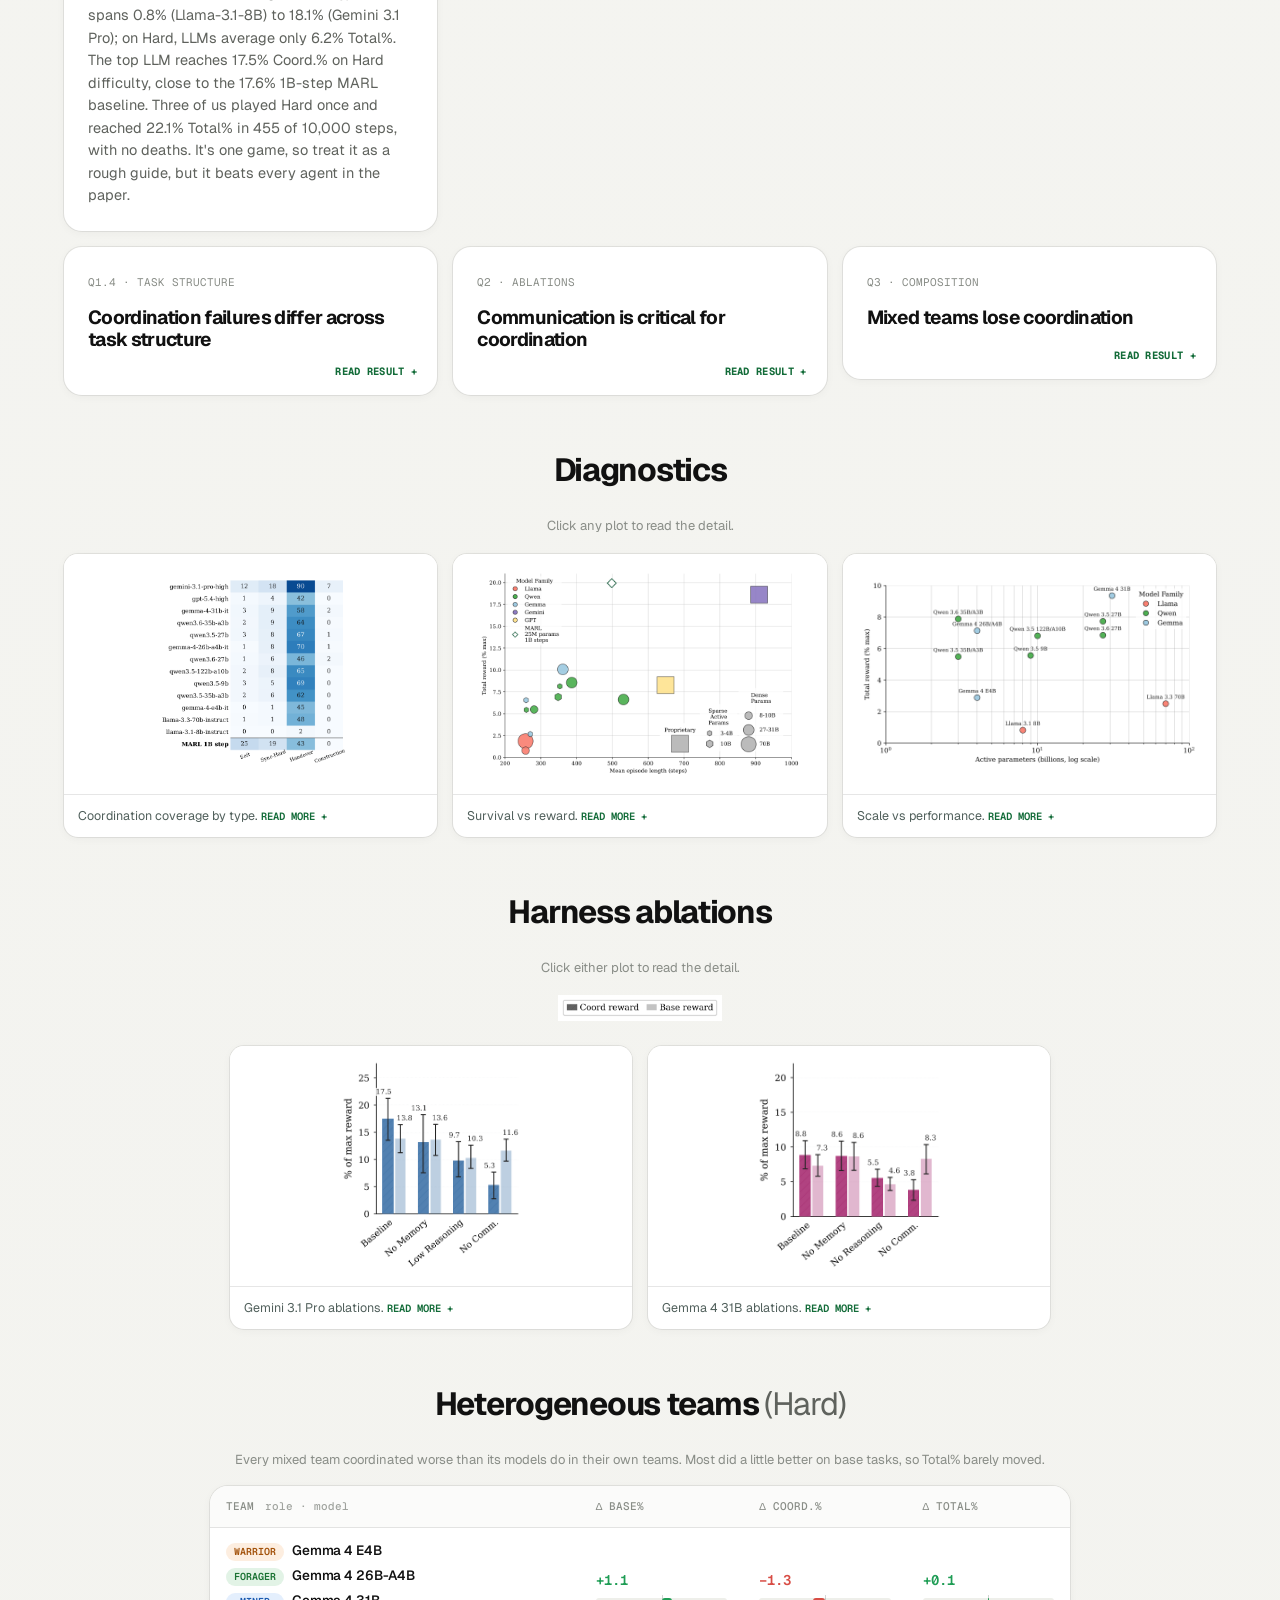
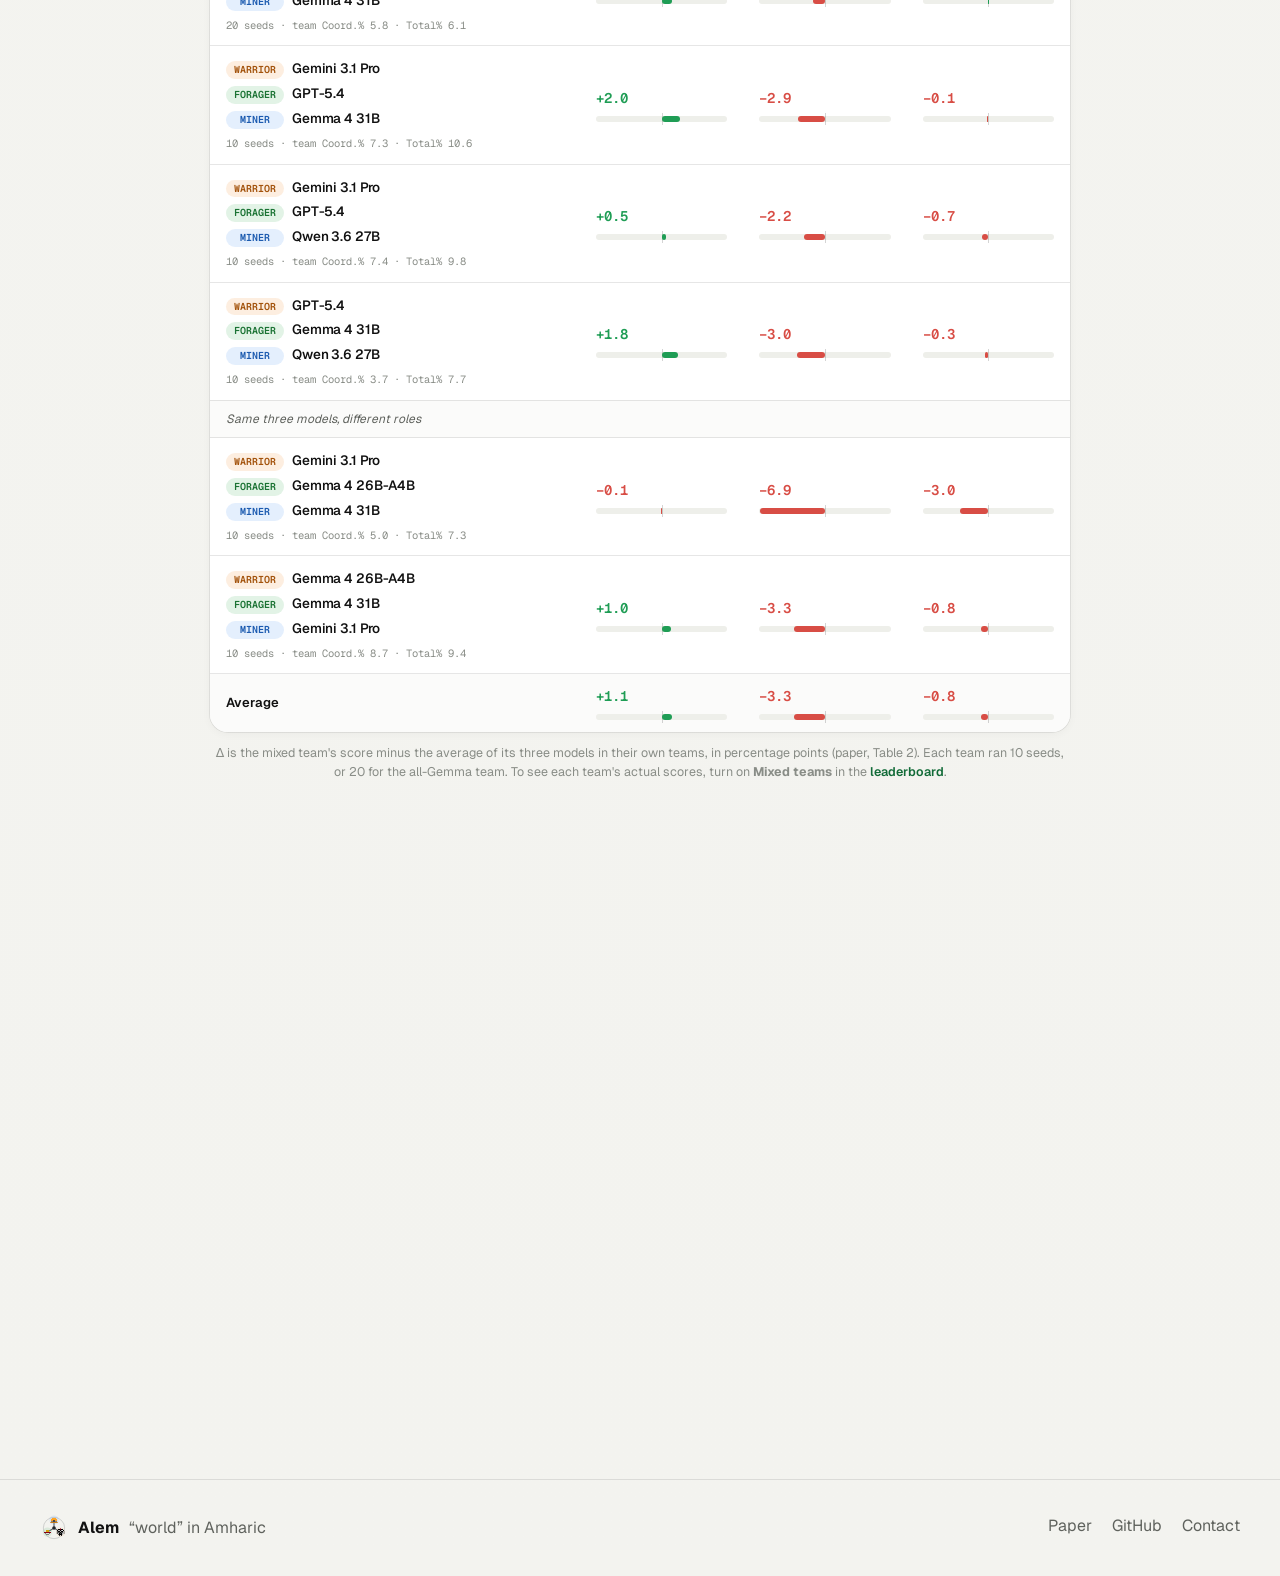
==== commit 33e5a076: "feat: camera ready results + astra 1 seed" ====
--- a/index.html
+++ b/index.html
@@ -103,7 +103,7 @@
       </div>
 
       <div class="leaderboard-summary">
-        <article><span>Protocol</span><strong>3-agent zero-shot teams</strong><p>Zero-shot homogeneous LLM teams are baselined against a trained MARL reference policy.</p></article>
+        <article><span>Protocol</span><strong>3-agent zero-shot teams</strong><p>Each team is three copies of one LLM, playing zero-shot. MARL agents, a scripted agent and a human team are shown for comparison but not ranked.</p></article>
         <article><span>Key score</span><strong>Coord.%</strong><p>Coordination reward is reported independently from base reward and total return.</p></article>
         <article><span>Hard Coord.% leader</span><strong>GLM 5.3 Flash</strong><p>18.8% Coord.% on Hard difficulty, the first open-weight model to lead this metric. It edges our 1B-step MARL baseline (17.6%), though the intervals overlap and the interface differs.</p></article>
       </div>
@@ -142,7 +142,7 @@
           </table>
         </div>
       </div>
-      <p class="note"><strong>Click any LLM score</strong> for the run config and how-to-run command. Bars show 95% bootstrap confidence intervals; dots show means. Type / date reports the selected difficulty's evaluation date; Harness links to the evaluation harness implementation; Alem is the environment version the row was evaluated on. The only environment change between 0.1 and 0.2 is a fix to a rare ladder-generation collision that could block one of the three ladders on a level; levels that did not collide are bit-identical, and comparing results across the two versions found no statistically significant difference in performance. Base%, Coord.% and Total% are normalised separately, so Total% is not the sum of the other columns. MARL 100M / 1B / 10B are environment training steps, not model parameters. On Hard, switch on <strong>Mixed teams</strong> to add mixed-model teams (marked <em>mix</em>) to the table unranked; click one for the member breakdown. <a href="https://github.com/alem-world/alem-env/blob/main/SUBMISSION.md" target="_blank" rel="noopener">Submit a result →</a></p>
+      <p class="note"><strong>Click any LLM score</strong> for the run config and how-to-run command. Bars show 95% bootstrap confidence intervals; dots show means. Type / date reports the selected difficulty's evaluation date; Harness links to the evaluation harness implementation; Alem is the environment version the row was evaluated on. The only environment change between 0.1 and 0.2 is a fix to a rare ladder-generation collision that could block one of the three ladders on a level; levels that did not collide are bit-identical, and comparing results across the two versions found no statistically significant difference in performance. Base%, Coord.% and Total% are normalised separately, so Total% is not the sum of the other columns. MARL 100M / 1B / 10B are environment training steps, not model parameters. Rows marked <em>ref</em> are there for comparison and aren't ranked: MARL agents, a scripted agent that can see the whole game, and three of us playing by hand. A hollow dot means the score comes from a single episode, so it has no error bar. On Hard, switch on <strong>Mixed teams</strong> to add mixed-model teams (marked <em>mix</em>) to the table unranked; click one to see who played which role. <a href="https://github.com/alem-world/alem-env/blob/main/SUBMISSION.md" target="_blank" rel="noopener">Submit a result →</a></p>
     </section>
 
     <section class="section board secondary-board" id="rl-leaderboard">
@@ -433,6 +433,7 @@
           <figure class="iface-shot"><img src="assets/img/paper/agent_view.png" alt="Pixel render of an agent's egocentric view" loading="lazy" /></figure>
           <ul>
             <li>An egocentric rendered view of the same world state, including map, HUD, inventory and teammates.</li>
+            <li>Three people can also play together on one keyboard (<a href="https://github.com/alem-world/alem-env/blob/main/PLAY_WITH_HUMAN_INTERFACE.md" target="_blank" rel="noopener">guide ↗</a>).</li>
           </ul>
         </article>
         <article class="interface-card">
@@ -485,7 +486,7 @@
         <div class="scoring-cols">
           <div><span>Base</span><strong>66</strong><small>individual progress achievements derived from single-agent Craftax</small></div>
           <div><span>Coordination</span><strong>27</strong><small>explicit multi-agent achievements</small></div>
-          <div><span>Total</span><strong>93</strong><small>normalised episode return, scored per category</small></div>
+          <div><span>Total</span><strong>93</strong><small>normalised team achievement reward, scored per category</small></div>
         </div>
       </div>
     </section>
@@ -494,19 +495,19 @@
       <div class="section-head centered">
         <div class="eyebrow">05 · Paper results</div>
         <h2>What the benchmark reveals</h2>
-        <p>13 LLMs in zero-shot three-agent teams, compared against trained MARL baselines. All comparisons use 95% bootstrap confidence intervals; Base%, Coord.% and Total% are normalised independently.</p>
-      </div>
-
-      <p class="findings-headline">Current LLM agents remain far from solving Alem, averaging only <span class="fh-num">~6% normalised total return</span>, yet their failures are <span class="fh-emph">not uniform</span>.</p>
+        <p>13 LLMs in zero-shot three-agent teams, compared with trained MARL, a scripted agent and a human team. All comparisons use 95% bootstrap confidence intervals; Base%, Coord.% and Total% are normalised independently.</p>
+      </div>
+
+      <p class="findings-headline">Current LLM agents remain far from solving Alem, averaging only <span class="fh-num">~6% of the maximum reward</span>, yet their failures are <span class="fh-emph">not uniform</span>.</p>
 
       <p class="result-hint">Click any result to read the detail.</p>
       <div class="result-grid six">
-        <details class="finding-card" open><summary><span>Q1.1 · zero-shot</span><h3>Alem is unsolved, but separates models</h3></summary><p>Alem remains far from saturated by both zero-shot LLMs and trained MARL, while separating models across a broad range. On Easy, Total% spans 0.8% (Llama-3.1-8B) to 18.1% (Gemini 3.1 Pro); on Hard, LLMs average only 6.2% Total%. The top LLM reaches 17.5% Coord.% on Hard difficulty, close to the 17.6% 1B-step MARL baseline. </p></details>
+        <details class="finding-card" open><summary><span>Q1.1 · zero-shot</span><h3>Alem is unsolved, but separates models</h3></summary><p>Alem remains far from saturated by both zero-shot LLMs and trained MARL, while separating models across a broad range. On Easy, Total% spans 0.8% (Llama-3.1-8B) to 18.1% (Gemini 3.1 Pro); on Hard, LLMs average only 6.2% Total%. The top LLM reaches 17.5% Coord.% on Hard difficulty, close to the 17.6% 1B-step MARL baseline. Three of us played Hard once and reached 22.1% Total% in 455 of 10,000 steps, with no deaths. It's one game, so treat it as a rough guide, but it beats every agent in the paper.</p></details>
         <details class="finding-card"><summary><span>Q1.2 · decomposition</span><h3>Base competence does not guarantee coordination</h3></summary><p>Decomposing performance reveals failures hidden by aggregate scores. GPT-5.4 achieves the second-highest Base% across difficulties, yet its Coord.% lags behind smaller models such as Gemma-4-26B-A4B on Hard, with non-overlapping 95% CIs. General environment competence does not guarantee coordinated multi-agent behaviour.</p></details>
         <details class="finding-card"><summary><span>Q1.3 · difficulty</span><h3>Most LLM agents do not exploit the difficulty axis</h3></summary><p>Trained MARL degrades as coordination difficulty increases, but aggregate LLM Total% remains nearly flat at ≈6% across Easy, Medium, and Hard. Most LLM agents do not coordinate reliably enough for the difficulty parameter to strongly affect aggregate performance.</p></details>
         <details class="finding-card"><summary><span>Q1.4 · task structure</span><h3>Coordination failures differ across task structure</h3></summary><p>Coordination is not a single axis. Handover tasks are comparatively more accessible because they allow temporal slack. Synchronous-Hard tasks require agents to identify a shared target, navigate to compatible positions, communicate intent, and act in the same timestep. Gemini 3.1 Pro leads LLMs here with only 18% coverage.</p></details>
         <details class="finding-card"><summary><span>Q2 · ablations</span><h3>Communication is critical for coordination</h3></summary><p>Removing communication produces the largest drop in coordination for both models tested: Gemini 3.1 Pro falls from 17.5 to 5.3 Coord.%, and Gemma-4-31B from 8.8 to 3.8. Reasoning supports both base and coordination reward; scratchpad memory helps mainly when used to plan ahead.</p></details>
-        <details class="finding-card"><summary><span>Q3 · composition</span><h3>Heterogeneous teams perform near the homogeneous-team average</h3></summary><p>Mixed teams land close to the average of their corresponding homogeneous teams: the same-family Gemma team is slightly above (+0.1 Total%), the cross-family team slightly below (−0.1 Total%). Adding a stronger model is not sufficient to lift team performance.</p></details>
+        <details class="finding-card"><summary><span>Q3 · composition</span><h3>Mixed teams lose coordination</h3></summary><p>We put different models in the same team and compared each team with how its models do in their own teams. All six mixed teams coordinated worse, by 3.3 points of Coord.% on average. Five of six did a little better on base tasks, so Total% barely moved. Roles matter too. Gemini 3.1 Pro with two Gemma models scored 5.0 Coord.% with Gemini as the warrior and 8.7 with Gemini as the miner. Both are below the 11.9 you'd expect. <a href="#hetero-teams">See all six teams ↓</a></p></details>
       </div>
 
       <h3 class="block-title center-title">Diagnostics</h3>
@@ -541,32 +542,24 @@
       </div>
 
       <h3 class="block-title center-title" id="hetero-teams">Heterogeneous teams <span class="muted-label">(Hard)</span></h3>
-      <p class="result-hint">Paper figure: mixed teams land close to the average of their homogeneous members.</p>
-      <figure class="hetero-legend"><img src="assets/img/paper/hetero_teams_legend_new.png" alt="Legend for heterogeneous team plots"></figure>
-      <div class="figures-row two hetero-figures">
-        <figure class="fig-card static-fig">
-          <img src="assets/img/paper/hetero_teams_g1_new.png" alt="Gemma-family heterogeneous team results">
-          <figcaption>Gemma-family team: heterogeneous performance is near the homogeneous-team average.</figcaption>
-        </figure>
-        <figure class="fig-card static-fig">
-          <img src="assets/img/paper/hetero_teams_g2_new.png" alt="Cross-family heterogeneous team results">
-          <figcaption>Cross-family team: adding a stronger model does not directly transfer its performance to the whole team.</figcaption>
-        </figure>
-      </div>
+      <p class="result-hint">Every mixed team coordinated worse than its models do in their own teams. Most did a little better on base tasks, so Total% barely moved.</p>
+      <div class="hetero-table-wrap" id="hetero-grid"></div>
+      <p class="hetero-foot">Δ is the mixed team's score minus the average of its three models in their own teams, in percentage points (paper, Table 2). Each team ran 10 seeds, or 20 for the all-Gemma team. To see each team's actual scores, turn on <strong>Mixed teams</strong> in the <a href="#leaderboard">leaderboard</a>.</p>
     </section>
 
     <section class="section cite" id="cite">
       <div class="section-head split-head"><div><h2>Citation</h2></div></div>
       <div class="cite-box">
         <button class="copy-btn" id="copy-bib" aria-label="Copy BibTeX">Copy</button>
-        <pre><code id="bibtex">@article{tessera2026alem,
-  title   = {Benchmarking Open-Ended Multi-Agent Coordination in Language Agents},
-  author  = {Tessera, {Kale-ab} Abebe and Szecsenyi, Andras and Barker, Cameron and
-             Rutherford, Alexander and Paglieri, Davide and Scannell, Aidan and
-             Gouk, Henry and Crowley, Elliot J. and Rockt\"{a}schel, Tim and
-             Storkey, Amos},
-  year    = {2026},
-  url     = {https://arxiv.org/abs/2606.08340}
+        <pre><code id="bibtex">@inproceedings{tessera2026alem,
+  title     = {Benchmarking Open-Ended Multi-Agent Coordination in Language Agents},
+  author    = {Tessera, {Kale-ab} Abebe and Szecsenyi, Andras and Barker, Cameron and
+               Rutherford, Alexander and Paglieri, Davide and Scannell, Aidan and
+               Gouk, Henry and Crowley, Elliot J. and Rockt\"{a}schel, Tim and
+               Storkey, Amos},
+  booktitle = {The Fortieth Annual Conference on Neural Information Processing Systems Evaluations and Datasets Track},
+  year      = {2026},
+  url       = {https://arxiv.org/abs/2606.08340}
 }</code></pre>
       </div>
     </section>
--- a/assets/css/style.css
+++ b/assets/css/style.css
@@ -1360,3 +1360,87 @@
 }
 @media (max-width: 720px) { .worldline { display: none; } }
 @media (prefers-reduced-motion: reduce) { .worldline { display: none; } }
+
+/* ---------- reference rows, single episodes, preliminary runs ---------- */
+.board-table tbody tr.is-ref { background: rgba(17,17,17,.025); }
+.type-human { color: #8f3a6e; background: rgba(190,70,140,.11); }
+.type-heuristic { color: #4e5b54; background: rgba(17,17,17,.07); }
+/* one episode: hollow dot, no CI bar */
+.num-cell.is-single .num-ci { font-style: italic; }
+.num-cell.is-single .bar-dot { background: var(--paper) !important; border-width: 2px; border-style: solid; }
+.m-base.is-single .bar-dot { border-color: var(--blue); }
+.m-coord.is-single .bar-dot { border-color: var(--green); }
+.m-total.is-single .bar-dot { border-color: var(--orange); }
+/* a mark past the axis end is pinned there; the caret says the value runs on */
+.bar-track.is-clipped::after { content: ""; position: absolute; right: -11px; top: -2px; border-left: 6px solid var(--faint); border-top: 4.5px solid transparent; border-bottom: 4.5px solid transparent; }
+
+.board-table tbody tr.prelim-row:hover { background: transparent; }
+.board-table tr.prelim-row td { padding: 10px 14px; }
+.prelim-card { display: grid; grid-template-columns: auto minmax(0, 1fr) auto; gap: 8px 24px; align-items: center; padding: 12px 18px; border: 1px dashed var(--line-strong); border-radius: var(--radius); background: rgba(255,255,255,.55); }
+.prelim-head { display: flex; align-items: center; gap: 11px; }
+.prelim-tag { color: var(--faint); font-family: var(--mono); font-size: 10.5px; text-transform: uppercase; letter-spacing: .02em; }
+.prelim-head h4 { margin: 2px 0 0; font-size: 16px; letter-spacing: -.02em; }
+.prelim-head h4 span { color: var(--faint); font-size: 12.5px; font-weight: 400; letter-spacing: 0; }
+.prelim-stats { display: flex; align-items: flex-end; gap: 18px; }
+.prelim-stat span { display: block; color: var(--faint); font-family: var(--mono); font-size: 10.5px; text-transform: uppercase; }
+.prelim-stat strong { font-family: var(--mono); font-size: 15px; font-weight: 500; color: var(--muted); }
+.prelim-stat strong::after { content: ""; display: inline-block; width: 7px; height: 7px; margin-left: 6px; border-radius: 50%; border: 2px solid; vertical-align: 2px; }
+.prelim-stat.m-base strong::after { border-color: var(--blue); }
+.prelim-stat.m-coord strong::after { border-color: var(--green); }
+.prelim-stat.m-total strong::after { border-color: var(--orange); }
+.prelim-card p { margin: 0; color: var(--muted); font-size: 13px; line-height: 1.5; }
+.prelim-card a { color: #126b38; font-weight: 600; }
+
+.md-sessions { margin: 14px 0 0; padding: 0; list-style: none; display: grid; gap: 6px; }
+.md-sessions li { color: var(--muted); font-size: 13px; }
+.md-sessions strong { display: inline-block; min-width: 52px; color: var(--ink); font-weight: 600; }
+.md-figure { margin: 16px 0 0; border: 1px solid var(--line); border-radius: 12px; overflow: hidden; background: #fff; }
+.md-figure img { display: block; width: 100%; height: auto; }
+.md-figure figcaption { padding: 9px 12px; border-top: 1px solid var(--line); color: var(--muted); font-size: 12px; }
+
+/* ---------- heterogeneous teams: delta table ---------- */
+.hetero-table-wrap { max-width: 860px; margin: 6px auto 0; background: var(--paper); border-radius: var(--radius); box-shadow: var(--shadow-soft); overflow: hidden; }
+.hetero-table { width: 100%; border-collapse: collapse; }
+.hetero-table th { padding: 12px 16px; color: var(--faint); background: var(--paper-2); border-bottom: 1px solid var(--line); font-family: var(--mono); font-size: 11px; font-weight: 500; text-align: left; text-transform: uppercase; white-space: nowrap; }
+.hetero-table th span { text-transform: none; color: var(--faint); opacity: .8; margin-left: 4px; }
+.hetero-table td { padding: 12px 16px; border-bottom: 1px solid var(--line); vertical-align: middle; }
+.hetero-table th:not(:first-child), .hetero-table td:not(:first-child) { width: 19%; }
+.ht-members { margin: 0; padding: 0; list-style: none; display: grid; gap: 4px; font-size: 13.5px; font-weight: 560; letter-spacing: -.01em; }
+.ht-role { display: inline-block; width: 58px; margin-right: 8px; padding: 1px 0; border-radius: 999px; font-family: var(--mono); font-size: 10px; font-weight: 600; text-align: center; text-transform: uppercase; }
+.r-warrior { color: #a3530c; background: rgba(242,153,74,.17); }
+.r-forager { color: #1b7334; background: rgba(52,168,83,.14); }
+.r-miner { color: #1c5bb0; background: rgba(47,128,237,.13); }
+.ht-meta { margin-top: 6px; color: var(--faint); font-family: var(--mono); font-size: 10.5px; }
+.ht-group td { padding: 9px 16px; background: var(--paper-2); color: var(--muted); font-size: 12px; font-style: italic; }
+.ht-mean td { background: var(--paper-2); font-weight: 600; font-size: 13px; border-bottom: 0; }
+.dcell { display: flex; flex-direction: column; gap: 6px; }
+.dval { font-family: var(--mono); font-size: 14px; font-weight: 600; color: var(--muted); }
+.dcell.is-pos .dval { color: var(--green); }
+.dcell.is-neg .dval { color: var(--red); }
+.dtrack { position: relative; height: 6px; border-radius: 999px; background: #eeefea; }
+.dzero { position: absolute; left: 50%; top: -3px; bottom: -3px; width: 1px; background: var(--line-strong); }
+.dbar { position: absolute; top: 0; height: 6px; border-radius: 999px; }
+.dcell.is-pos .dbar { background: var(--green); }
+.dcell.is-neg .dbar { background: var(--red); }
+.hetero-foot { max-width: 860px; margin: 12px auto 0; color: var(--faint); font-size: 12.5px; line-height: 1.5; text-align: center; }
+.hetero-foot a { color: #126b38; font-weight: 600; }
+
+@media (max-width: 720px) {
+  #board-table tbody tr.is-ref { background: var(--paper); }
+  .prelim-card { grid-template-columns: 1fr; }
+  #board-table tbody tr.prelim-row { display: block; border-style: dashed; box-shadow: none; }
+  #board-table .prelim-row td { display: block; padding: 0; border: 0; }
+  #board-table .prelim-row td::before { display: none; }
+  #board-table .prelim-row .prelim-card { border: 0; border-radius: 0; }
+  .prelim-stats { flex-wrap: wrap; gap: 14px; }
+  .hetero-table thead { display: none; }
+  .hetero-table, .hetero-table tbody { display: block; }
+  .hetero-table tr { display: grid; grid-template-columns: repeat(3, minmax(0, 1fr)); gap: 10px 12px; padding: 14px; border-bottom: 1px solid var(--line); }
+  .hetero-table td { display: block; padding: 0; border: 0; width: auto !important; }
+  .hetero-table td[data-label="Team"] { grid-column: 1 / -1; }
+  .hetero-table td:not([data-label="Team"])::before { content: attr(data-label); display: block; margin-bottom: 4px; color: var(--faint); font-family: var(--mono); font-size: 10px; text-transform: uppercase; }
+  .ht-group { display: block !important; padding: 9px 14px !important; background: var(--paper-2); }
+  .ht-group td { padding: 0; background: none; }
+  .ht-mean { background: var(--paper-2); }
+  .ht-mean td { background: none; }
+}
